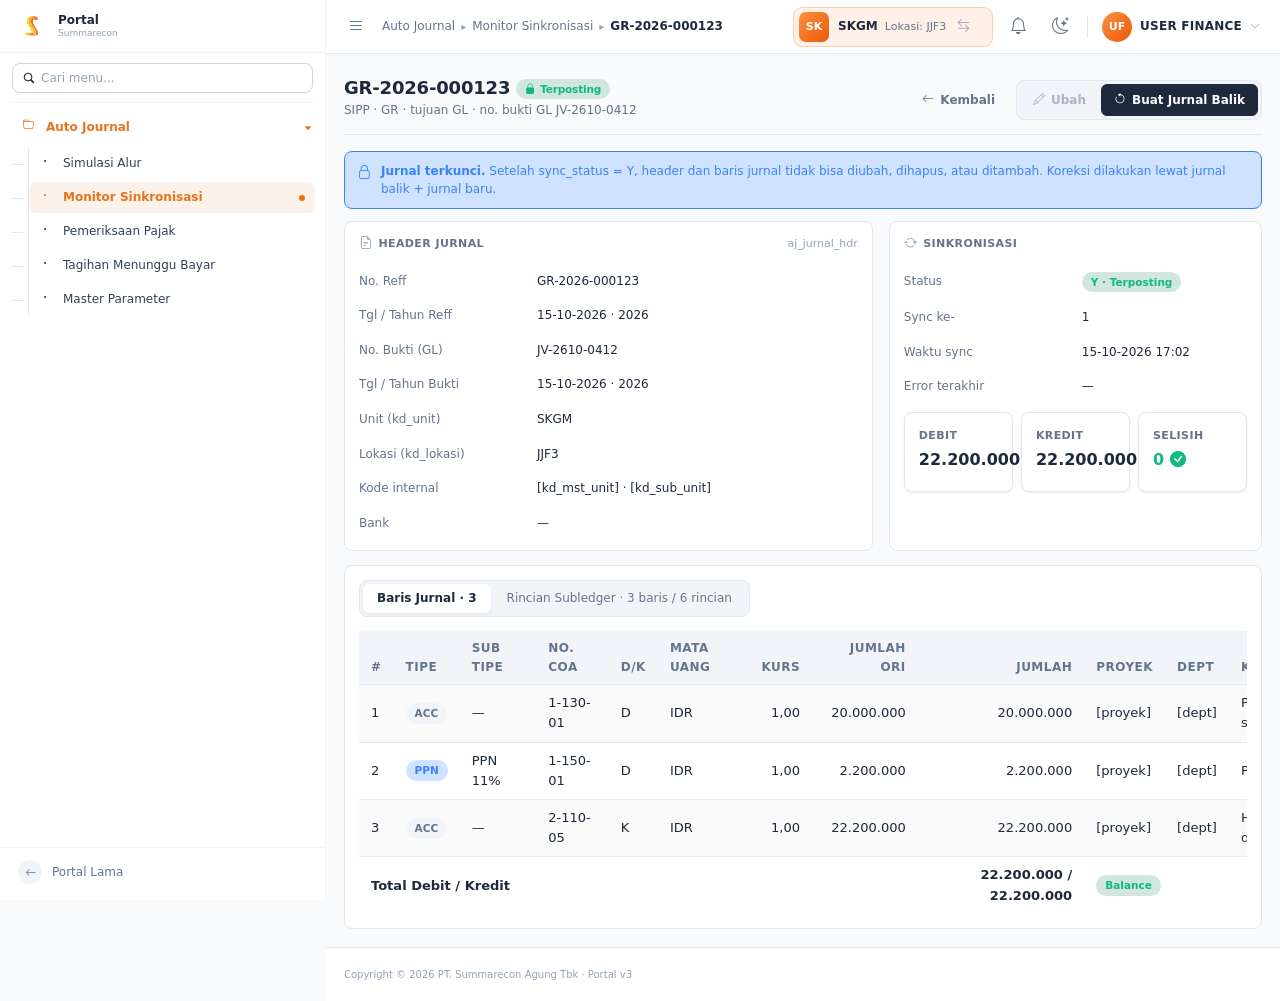
==== detail.html @ bed7f10b "Mockup interaktif Auto Journal + simulasi alur (design system Portal v3) Co-Authored-By: Claude Opus" ====
<!doctype html>
<html lang="id">
<head>
<meta charset="utf-8">
<meta name="viewport" content="width=device-width, initial-scale=1">
<title>Detail Jurnal — Auto Journal</title>
<link rel="stylesheet" href="assets/portal-ui.css">
</head>
<body>
<style>
body{margin:0}
a{color:var(--t-text)}a:hover{color:var(--smra-orange)}
</style>
<div class="wrapper" id="smra-wrapper">
<aside class="main-sidebar">
<a href="index.html" class="sidebar-brand">
<div class="brand-logo-wrap"><img src="assets/summarecon.png" alt="Summarecon" style="width: 24px; height: 24px; object-fit: contain"></div>
<div class="brand-label"><div class="brand-name">Portal</div><div class="brand-tagline">Summarecon</div></div>
</a>
<div class="sidebar-search">
<div class="sidebar-search-box"><i class="bi bi-search"></i><input type="search" class="sidebar-search-input" placeholder="Cari menu..." aria-label="Cari menu"></div>
</div>
<div class="sidebar-nav-wrap">
<nav>
<ul class="nav nav-sidebar flex-column">
<li class="nav-item has-treeview menu-open">
<a href="index.html" class="nav-link ancestor-active"><i class="bi bi-folder nav-icon"></i><p>Auto Journal<i class="right bi bi-caret-left-fill"></i></p></a>
<ul class="nav nav-treeview">
<li class="nav-item"><a href="simulasi.html" class="nav-link"><i class="bi bi-dot nav-icon"></i><p>Simulasi Alur</p></a></li>
<li class="nav-item"><a href="index.html" class="nav-link active"><i class="bi bi-dot nav-icon"></i><p>Monitor Sinkronisasi</p></a></li>
<li class="nav-item"><a href="pajak.html" class="nav-link"><i class="bi bi-dot nav-icon"></i><p>Pemeriksaan Pajak</p></a></li>
<li class="nav-item"><a href="tagihan.html" class="nav-link"><i class="bi bi-dot nav-icon"></i><p>Tagihan Menunggu Bayar</p></a></li>
<li class="nav-item"><a href="parameter.html" class="nav-link"><i class="bi bi-dot nav-icon"></i><p>Master Parameter</p></a></li>
</ul>
</li>
</ul>
</nav>
</div>
<div class="sidebar-bottom"><a href="#" class="nav-link" aria-label="Kembali ke Portal Lama"><i class="bi bi-arrow-left nav-icon"></i><p>Portal Lama</p></a></div>
</aside>

<div class="content-wrapper-offset">
<nav class="main-header">
<div class="header-left">
<button class="btn-icon" type="button" aria-label="Toggle sidebar"><i class="bi bi-list"></i></button>
<div class="crumb"><a href="index.html">Auto Journal</a><span class="crumb-sep">▸</span><a href="index.html">Monitor Sinkronisasi</a><span class="crumb-sep">▸</span><b>GR-2026-000123</b></div>
</div>
<div class="header-right">
<a class="unit-picker" href="#" aria-label="Ganti Unit dan Lokasi">
<span class="unit-pill-icon">SK</span>
<span class="unit-pill-content"><span class="unit-pill-title">SKGM</span><span class="unit-pill-subtitle">Lokasi: JJF3</span></span>
<span class="unit-pill-switch"><i class="bi bi-arrow-left-right"></i></span>
</a>
<button class="btn-icon" type="button" aria-label="Notifikasi"><i class="bi bi-bell"></i></button>
<button class="btn-icon" type="button" aria-label="Ganti tema"><i class="bi bi-moon-stars"></i></button>
<div class="header-divider"></div>
<div class="user-avatar-wrap"><div class="user-avatar">UF</div><span class="user-name">User Finance</span><i class="bi bi-chevron-down user-caret"></i></div>
</div>
</nav>

<div class="content-wrapper ds-content">
<div class="ds-page-header">
<div class="ds-page-title">
<h1>GR-2026-000123 <span class="ds-badge ds-badge-success" style="vertical-align: middle"><i class="bi bi-lock-fill"></i> Terposting</span></h1>
<div class="ds-page-subtitle">SIPP · GR · tujuan GL · no. bukti GL JV-2610-0412</div>
</div>
<div class="ds-page-actions">
<a href="index.html" class="ds-btn ds-btn-ghost"><i class="bi bi-arrow-left"></i><span>Kembali</span></a>
<div class="ds-btn-bar">
<button class="ds-btn" type="button" disabled data-ds-tooltip="Jurnal sudah diposting, tidak bisa diubah"><i class="bi bi-pencil"></i><span>Ubah</span></button>
<button class="ds-btn ds-btn-primary" type="button"><i class="bi bi-arrow-counterclockwise"></i><span>Buat Jurnal Balik</span></button>
</div>
</div>
</div>

<div class="ds-alert ds-alert-info" role="status" style="margin-bottom: 12px"><i class="bi bi-lock"></i><div><strong>Jurnal terkunci.</strong> Setelah sync_status = Y, header dan baris jurnal tidak bisa diubah, dihapus, atau ditambah. Koreksi dilakukan lewat jurnal balik + jurnal baru.</div></div>


<div class="row g-3" style="margin-bottom: 14px">
<div class="col-12 col-lg-7">
<section class="ds-section" style="height: 100%">
<div class="ds-section-title"><i class="bi bi-file-earmark-text"></i> Header jurnal <span class="ds-section-meta">aj_jurnal_hdr</span></div>
<dl class="ds-dl">
<dt>No. Reff</dt><dd>GR-2026-000123</dd>
<dt>Tgl / Tahun Reff</dt><dd>15-10-2026 · 2026</dd>
<dt>No. Bukti (GL)</dt><dd>JV-2610-0412</dd>
<dt>Tgl / Tahun Bukti</dt><dd>15-10-2026 · 2026</dd>
<dt>Unit (kd_unit)</dt><dd>SKGM</dd>
<dt>Lokasi (kd_lokasi)</dt><dd>JJF3</dd>
<dt>Kode internal</dt><dd>[kd_mst_unit] · [kd_sub_unit]</dd>
<dt>Bank</dt><dd>—</dd>
</dl>
</section>
</div>
<div class="col-12 col-lg-5">
<section class="ds-section" style="height: 100%">
<div class="ds-section-title"><i class="bi bi-arrow-repeat"></i> Sinkronisasi</div>
<dl class="ds-dl">
<dt>Status</dt><dd><span class="ds-badge ds-badge-success">Y · Terposting</span></dd>
<dt>Sync ke-</dt><dd>1</dd>
<dt>Waktu sync</dt><dd>15-10-2026 17:02</dd>
<dt>Error terakhir</dt><dd>—</dd>
</dl>
<div style="margin-top: 12px; display: grid; grid-template-columns: repeat(3, minmax(0, 1fr)); gap: 8px">
<div class="ds-stat-card"><div class="ds-stat-label">Debit</div><div class="ds-stat-value" style="font-size: 16px">22.200.000</div></div>
<div class="ds-stat-card"><div class="ds-stat-label">Kredit</div><div class="ds-stat-value" style="font-size: 16px">22.200.000</div></div>
<div class="ds-stat-card"><div class="ds-stat-label">Selisih</div><div class="ds-stat-value" style="font-size: 16px; color: var(--t-success)">0 <i class="bi bi-check-circle-fill"></i></div></div>
</div>
</section>
</div>
</div>

<section class="ds-section">
<ul class="ds-tabs" role="tablist" style="margin-bottom: 14px">
<li><button type="button" class="ds-tabs-link" data-tab="detail:baris" data-default="1">Baris Jurnal · 3</button></li>
<li><button type="button" class="ds-tabs-link" data-tab="detail:rincian">Rincian Subledger · 3 baris / 6 rincian</button></li>
</ul>

<div data-panel="detail:baris">
<div style="overflow-x: auto">
<table class="ds-table ds-table-striped" style="min-width: 1050px">
<thead>
<tr><th>#</th><th>Tipe</th><th>Sub Tipe</th><th>No. COA</th><th>D/K</th><th>Mata Uang</th><th class="text-end">Kurs</th><th class="text-end">Jumlah Ori</th><th class="text-end">Jumlah</th><th>Proyek</th><th>Dept</th><th>Keterangan</th></tr>
</thead>
<tbody>
<tr><td>1</td><td><span class="ds-badge ds-badge-neutral">ACC</span></td><td>—</td><td>1-130-01</td><td>D</td><td>IDR</td><td class="text-end">1,00</td><td class="text-end">20.000.000</td><td class="text-end">20.000.000</td><td>[proyek]</td><td>[dept]</td><td>Penerimaan material struktur</td></tr>
<tr><td>2</td><td><span class="ds-badge ds-badge-info">PPN</span></td><td>PPN 11%</td><td>1-150-01</td><td>D</td><td>IDR</td><td class="text-end">1,00</td><td class="text-end">2.200.000</td><td class="text-end">2.200.000</td><td>[proyek]</td><td>[dept]</td><td>PPN masukan GR</td></tr>
<tr><td>3</td><td><span class="ds-badge ds-badge-neutral">ACC</span></td><td>—</td><td>2-110-05</td><td>K</td><td>IDR</td><td class="text-end">1,00</td><td class="text-end">22.200.000</td><td class="text-end">22.200.000</td><td>[proyek]</td><td>[dept]</td><td>Hutang GR belum ditagih</td></tr>
</tbody>
<tfoot>
<tr style="font-weight: 600"><td colspan="8">Total Debit / Kredit</td><td class="text-end">22.200.000 / 22.200.000</td><td colspan="3"><span class="ds-badge ds-badge-success">Balance</span></td></tr>
</tfoot>
</table>
</div>
</div>

<div data-panel="detail:rincian">
<div class="ds-alert ds-alert-success" role="status" style="margin-bottom: 12px"><i class="bi bi-check-circle"></i><div><strong>Tie-out cocok.</strong> Total rincian per baris subledger = nilai baris subledger, dan total rincian yang tertaut ke tiap baris jurnal = nilai baris jurnal itu (dijumlah bertanda, D + / K −).</div></div>
<div style="overflow-x: auto">
<table class="ds-table" style="min-width: 1050px">
<thead>
<tr><th>Baris Subledger / Rincian</th><th>Tipe</th><th>D/K</th><th class="text-end">Jumlah</th><th>Tertaut ke Jurnal</th><th>Tie-out</th></tr>
</thead>
<tbody>
<tr style="font-weight: 600; background: var(--t-surf-2)"><td>GR-2026-000123 · ACC</td><td>ACC</td><td>D</td><td class="text-end">20.000.000</td><td>Baris #1 · 1-130-01</td><td><span class="ds-badge ds-badge-success">20.000.000 = 20.000.000</span></td></tr>
<tr><td style="padding-left: 28px"><i class="bi bi-arrow-return-right" style="color: var(--t-text-faint)"></i> PO-2026-0450</td><td>ACC</td><td>D</td><td class="text-end">12.000.000</td><td>jurnal_dtl_id → #1</td><td></td></tr>
<tr><td style="padding-left: 28px"><i class="bi bi-arrow-return-right" style="color: var(--t-text-faint)"></i> PO-2026-0457</td><td>ACC</td><td>D</td><td class="text-end">8.000.000</td><td>jurnal_dtl_id → #1</td><td></td></tr>
<tr style="font-weight: 600; background: var(--t-surf-2)"><td>GR-2026-000123 · PPN 11%</td><td>PPN</td><td>D</td><td class="text-end">2.200.000</td><td>Baris #2 · 1-150-01</td><td><span class="ds-badge ds-badge-success">2.200.000 = 2.200.000</span></td></tr>
<tr><td style="padding-left: 28px"><i class="bi bi-arrow-return-right" style="color: var(--t-text-faint)"></i> PO-2026-0450</td><td>PPN</td><td>D</td><td class="text-end">1.320.000</td><td>jurnal_dtl_id → #2</td><td></td></tr>
<tr><td style="padding-left: 28px"><i class="bi bi-arrow-return-right" style="color: var(--t-text-faint)"></i> PO-2026-0457</td><td>PPN</td><td>D</td><td class="text-end">880.000</td><td>jurnal_dtl_id → #2</td><td></td></tr>
<tr style="font-weight: 600; background: var(--t-surf-2)"><td>GR-2026-000123 · ACC</td><td>ACC</td><td>K</td><td class="text-end">22.200.000</td><td>Baris #3 · 2-110-05</td><td><span class="ds-badge ds-badge-success">22.200.000 = 22.200.000</span></td></tr>
<tr><td style="padding-left: 28px"><i class="bi bi-arrow-return-right" style="color: var(--t-text-faint)"></i> PO-2026-0450</td><td>ACC</td><td>K</td><td class="text-end">13.320.000</td><td>jurnal_dtl_id → #3</td><td></td></tr>
<tr><td style="padding-left: 28px"><i class="bi bi-arrow-return-right" style="color: var(--t-text-faint)"></i> PO-2026-0457</td><td>ACC</td><td>K</td><td class="text-end">8.880.000</td><td>jurnal_dtl_id → #3</td><td></td></tr>
</tbody>
</table>
</div>
</div>
</section>
</div>

<footer class="main-footer"><span>Copyright © 2026 PT. Summarecon Agung Tbk · Portal v3</span></footer>
</div>
</div>
<script src="assets/mockup.js"></script>
</body>
</html>
---- assets/portal-ui.css ----
@charset "UTF-8";@font-face{font-family:Inter Variable;font-style:normal;font-display:swap;font-weight:100 900;src:url(./inter-cyrillic-ext-wght-normal.woff2) format("woff2-variations");unicode-range:U+0460-052F,U+1C80-1C8A,U+20B4,U+2DE0-2DFF,U+A640-A69F,U+FE2E-FE2F}@font-face{font-family:Inter Variable;font-style:normal;font-display:swap;font-weight:100 900;src:url(./inter-cyrillic-wght-normal.woff2) format("woff2-variations");unicode-range:U+0301,U+0400-045F,U+0490-0491,U+04B0-04B1,U+2116}@font-face{font-family:Inter Variable;font-style:normal;font-display:swap;font-weight:100 900;src:url(./inter-greek-ext-wght-normal.woff2) format("woff2-variations");unicode-range:U+1F00-1FFF}@font-face{font-family:Inter Variable;font-style:normal;font-display:swap;font-weight:100 900;src:url(./inter-greek-wght-normal.woff2) format("woff2-variations");unicode-range:U+0370-0377,U+037A-037F,U+0384-038A,U+038C,U+038E-03A1,U+03A3-03FF}@font-face{font-family:Inter Variable;font-style:normal;font-display:swap;font-weight:100 900;src:url(./inter-vietnamese-wght-normal.woff2) format("woff2-variations");unicode-range:U+0102-0103,U+0110-0111,U+0128-0129,U+0168-0169,U+01A0-01A1,U+01AF-01B0,U+0300-0301,U+0303-0304,U+0308-0309,U+0323,U+0329,U+1EA0-1EF9,U+20AB}@font-face{font-family:Inter Variable;font-style:normal;font-display:swap;font-weight:100 900;src:url(./inter-latin-ext-wght-normal.woff2) format("woff2-variations");unicode-range:U+0100-02BA,U+02BD-02C5,U+02C7-02CC,U+02CE-02D7,U+02DD-02FF,U+0304,U+0308,U+0329,U+1D00-1DBF,U+1E00-1E9F,U+1EF2-1EFF,U+2020,U+20A0-20AB,U+20AD-20C0,U+2113,U+2C60-2C7F,U+A720-A7FF}@font-face{font-family:Inter Variable;font-style:normal;font-display:swap;font-weight:100 900;src:url(./inter-latin-wght-normal.woff2) format("woff2-variations");unicode-range:U+0000-00FF,U+0131,U+0152-0153,U+02BB-02BC,U+02C6,U+02DA,U+02DC,U+0304,U+0308,U+0329,U+2000-206F,U+20AC,U+2122,U+2191,U+2193,U+2212,U+2215,U+FEFF,U+FFFD}/*!
 * Bootstrap  v5.3.8 (https://getbootstrap.com/)
 * Copyright 2011-2025 The Bootstrap Authors
 * Licensed under MIT (https://github.com/twbs/bootstrap/blob/main/LICENSE)
 */:root,[data-bs-theme=light]{--bs-blue: #0d6efd;--bs-indigo: #6610f2;--bs-purple: #6f42c1;--bs-pink: #d63384;--bs-red: #dc3545;--bs-orange: #fd7e14;--bs-yellow: #ffc107;--bs-green: #198754;--bs-teal: #20c997;--bs-cyan: #0dcaf0;--bs-black: #000;--bs-white: #fff;--bs-gray: #6c757d;--bs-gray-dark: #343a40;--bs-gray-100: #f8f9fa;--bs-gray-200: #e9ecef;--bs-gray-300: #dee2e6;--bs-gray-400: #ced4da;--bs-gray-500: #adb5bd;--bs-gray-600: #6c757d;--bs-gray-700: #495057;--bs-gray-800: #343a40;--bs-gray-900: #212529;--bs-primary: #F97316;--bs-secondary: #10B981;--bs-success: #10B981;--bs-info: #3B82F6;--bs-warning: #F59E0B;--bs-danger: #EF4444;--bs-light: #F8FAFC;--bs-dark: #0F172A;--bs-primary-rgb: 249, 115, 22;--bs-secondary-rgb: 16, 185, 129;--bs-success-rgb: 16, 185, 129;--bs-info-rgb: 59, 130, 246;--bs-warning-rgb: 245, 158, 11;--bs-danger-rgb: 239, 68, 68;--bs-light-rgb: 248, 250, 252;--bs-dark-rgb: 15, 23, 42;--bs-primary-text-emphasis: rgb(39.0588235294%, 18.0392156863%, 3.4509803922%);--bs-secondary-text-emphasis: rgb(2.5098039216%, 29.0196078431%, 20.2352941176%);--bs-success-text-emphasis: rgb(2.5098039216%, 29.0196078431%, 20.2352941176%);--bs-info-text-emphasis: rgb(9.2549019608%, 20.3921568627%, 38.5882352941%);--bs-warning-text-emphasis: rgb(38.431372549%, 24.7843137255%, 1.7254901961%);--bs-danger-text-emphasis: rgb(37.4901960784%, 10.6666666667%, 10.6666666667%);--bs-light-text-emphasis: #495057;--bs-dark-text-emphasis: #495057;--bs-primary-bg-subtle: rgb(99.5294117647%, 89.0196078431%, 81.7254901961%);--bs-secondary-bg-subtle: rgb(81.2549019608%, 94.5098039216%, 90.1176470588%);--bs-success-bg-subtle: rgb(81.2549019608%, 94.5098039216%, 90.1176470588%);--bs-info-bg-subtle: rgb(84.6274509804%, 90.1960784314%, 99.2941176471%);--bs-warning-bg-subtle: rgb(99.2156862745%, 92.3921568627%, 80.862745098%);--bs-danger-bg-subtle: rgb(98.7450980392%, 85.3333333333%, 85.3333333333%);--bs-light-bg-subtle: rgb(98.6274509804%, 98.8235294118%, 99.0196078431%);--bs-dark-bg-subtle: #ced4da;--bs-primary-border-subtle: rgb(99.0588235294%, 78.0392156863%, 63.4509803922%);--bs-secondary-border-subtle: rgb(62.5098039216%, 89.0196078431%, 80.2352941176%);--bs-success-border-subtle: rgb(62.5098039216%, 89.0196078431%, 80.2352941176%);--bs-info-border-subtle: rgb(69.2549019608%, 80.3921568627%, 98.5882352941%);--bs-warning-border-subtle: rgb(98.431372549%, 84.7843137255%, 61.7254901961%);--bs-danger-border-subtle: rgb(97.4901960784%, 70.6666666667%, 70.6666666667%);--bs-light-border-subtle: #e9ecef;--bs-dark-border-subtle: #adb5bd;--bs-white-rgb: 255, 255, 255;--bs-black-rgb: 0, 0, 0;--bs-font-sans-serif: "Inter", system-ui, -apple-system, "Segoe UI", Roboto, sans-serif;--bs-font-monospace: ui-monospace, "SF Mono", Menlo, Consolas, monospace;--bs-gradient: linear-gradient(180deg, rgba(255, 255, 255, .15), rgba(255, 255, 255, 0));--bs-body-font-family: var(--bs-font-sans-serif);--bs-body-font-size: .875rem;--bs-body-font-weight: 400;--bs-body-line-height: 1.55;--bs-body-color: #0F172A;--bs-body-color-rgb: 15, 23, 42;--bs-body-bg: #F8FAFC;--bs-body-bg-rgb: 248, 250, 252;--bs-emphasis-color: #000;--bs-emphasis-color-rgb: 0, 0, 0;--bs-secondary-color: rgba(15, 23, 42, .75);--bs-secondary-color-rgb: 15, 23, 42;--bs-secondary-bg: #e9ecef;--bs-secondary-bg-rgb: 233, 236, 239;--bs-tertiary-color: rgba(15, 23, 42, .5);--bs-tertiary-color-rgb: 15, 23, 42;--bs-tertiary-bg: #f8f9fa;--bs-tertiary-bg-rgb: 248, 249, 250;--bs-heading-color: inherit;--bs-link-color: #F97316;--bs-link-color-rgb: 249, 115, 22;--bs-link-decoration: underline;--bs-link-hover-color: rgb(78.1176470588%, 36.0784313725%, 6.9019607843%);--bs-link-hover-color-rgb: 199, 92, 18;--bs-code-color: #d63384;--bs-highlight-color: #0F172A;--bs-highlight-bg: rgb(100%, 95.137254902%, 80.5490196078%);--bs-border-width: 1px;--bs-border-style: solid;--bs-border-color: #E2E8F0;--bs-border-color-translucent: rgba(0, 0, 0, .175);--bs-border-radius: 6px;--bs-border-radius-sm: 4px;--bs-border-radius-lg: 12px;--bs-border-radius-xl: 16px;--bs-border-radius-xxl: 2rem;--bs-border-radius-2xl: var(--bs-border-radius-xxl);--bs-border-radius-pill: 9999px;--bs-box-shadow: 0 .5rem 1rem rgba(0, 0, 0, .15);--bs-box-shadow-sm: 0 .125rem .25rem rgba(0, 0, 0, .075);--bs-box-shadow-lg: 0 1rem 3rem rgba(0, 0, 0, .175);--bs-box-shadow-inset: inset 0 1px 2px rgba(0, 0, 0, .075);--bs-focus-ring-width: .25rem;--bs-focus-ring-opacity: .25;--bs-focus-ring-color: rgba(249, 115, 22, .25);--bs-form-valid-color: #10B981;--bs-form-valid-border-color: #10B981;--bs-form-invalid-color: #EF4444;--bs-form-invalid-border-color: #EF4444}[data-bs-theme=dark]{color-scheme:dark;--bs-body-color: #dee2e6;--bs-body-color-rgb: 222, 226, 230;--bs-body-bg: #212529;--bs-body-bg-rgb: 33, 37, 41;--bs-emphasis-color: #fff;--bs-emphasis-color-rgb: 255, 255, 255;--bs-secondary-color: rgba(222, 226, 230, .75);--bs-secondary-color-rgb: 222, 226, 230;--bs-secondary-bg: #343a40;--bs-secondary-bg-rgb: 52, 58, 64;--bs-tertiary-color: rgba(222, 226, 230, .5);--bs-tertiary-color-rgb: 222, 226, 230;--bs-tertiary-bg: rgb(16.6666666667%, 18.6274509804%, 20.5882352941%);--bs-tertiary-bg-rgb: 43, 48, 53;--bs-primary-text-emphasis: rgb(98.5882352941%, 67.0588235294%, 45.1764705882%);--bs-secondary-text-emphasis: rgb(43.7647058824%, 83.5294117647%, 70.3529411765%);--bs-success-text-emphasis: rgb(43.7647058824%, 83.5294117647%, 70.3529411765%);--bs-info-text-emphasis: rgb(53.8823529412%, 70.5882352941%, 97.8823529412%);--bs-warning-text-emphasis: rgb(97.6470588235%, 77.1764705882%, 42.5882352941%);--bs-danger-text-emphasis: rgb(96.2352941176%, 56%, 56%);--bs-light-text-emphasis: #f8f9fa;--bs-dark-text-emphasis: #dee2e6;--bs-primary-bg-subtle: rgb(19.5294117647%, 9.0196078431%, 1.7254901961%);--bs-secondary-bg-subtle: rgb(1.2549019608%, 14.5098039216%, 10.1176470588%);--bs-success-bg-subtle: rgb(1.2549019608%, 14.5098039216%, 10.1176470588%);--bs-info-bg-subtle: rgb(4.6274509804%, 10.1960784314%, 19.2941176471%);--bs-warning-bg-subtle: rgb(19.2156862745%, 12.3921568627%, .862745098%);--bs-danger-bg-subtle: rgb(18.7450980392%, 5.3333333333%, 5.3333333333%);--bs-light-bg-subtle: #343a40;--bs-dark-bg-subtle: #1a1d20;--bs-primary-border-subtle: rgb(58.5882352941%, 27.0588235294%, 5.1764705882%);--bs-secondary-border-subtle: rgb(3.7647058824%, 43.5294117647%, 30.3529411765%);--bs-success-border-subtle: rgb(3.7647058824%, 43.5294117647%, 30.3529411765%);--bs-info-border-subtle: rgb(13.8823529412%, 30.5882352941%, 57.8823529412%);--bs-warning-border-subtle: rgb(57.6470588235%, 37.1764705882%, 2.5882352941%);--bs-danger-border-subtle: rgb(56.2352941176%, 16%, 16%);--bs-light-border-subtle: #495057;--bs-dark-border-subtle: #343a40;--bs-heading-color: inherit;--bs-link-color: rgb(98.5882352941%, 67.0588235294%, 45.1764705882%);--bs-link-hover-color: rgb(98.8705882353%, 73.6470588235%, 56.1411764706%);--bs-link-color-rgb: 251, 171, 115;--bs-link-hover-color-rgb: 252, 188, 143;--bs-code-color: rgb(90.3529411765%, 52%, 71.0588235294%);--bs-highlight-color: #dee2e6;--bs-highlight-bg: rgb(40%, 30.2745098039%, 1.0980392157%);--bs-border-color: #495057;--bs-border-color-translucent: rgba(255, 255, 255, .15);--bs-form-valid-color: rgb(45.8823529412%, 71.7647058824%, 59.7647058824%);--bs-form-valid-border-color: rgb(45.8823529412%, 71.7647058824%, 59.7647058824%);--bs-form-invalid-color: rgb(91.7647058824%, 52.4705882353%, 56.2352941176%);--bs-form-invalid-border-color: rgb(91.7647058824%, 52.4705882353%, 56.2352941176%)}*,*:before,*:after{box-sizing:border-box}@media(prefers-reduced-motion:no-preference){:root{scroll-behavior:smooth}}body{margin:0;font-family:var(--bs-body-font-family);font-size:var(--bs-body-font-size);font-weight:var(--bs-body-font-weight);line-height:var(--bs-body-line-height);color:var(--bs-body-color);text-align:var(--bs-body-text-align);background-color:var(--bs-body-bg);-webkit-text-size-adjust:100%;-webkit-tap-highlight-color:rgba(0,0,0,0)}hr{margin:1rem 0;color:inherit;border:0;border-top:var(--bs-border-width) solid;opacity:.25}h6,.h6,h5,.h5,h4,.h4,h3,.h3,h2,.h2,h1,.h1{margin-top:0;margin-bottom:.5rem;font-weight:500;line-height:1.2;color:var(--bs-heading-color)}h1,.h1{font-size:2.1875rem}h2,.h2{font-size:1.75rem}h3,.h3{font-size:1.53125rem}h4,.h4{font-size:1.3125rem}h5,.h5{font-size:1.09375rem}h6,.h6{font-size:.875rem}p{margin-top:0;margin-bottom:1rem}abbr[title]{text-decoration:underline dotted;cursor:help;text-decoration-skip-ink:none}address{margin-bottom:1rem;font-style:normal;line-height:inherit}ol,ul{padding-left:2rem}ol,ul,dl{margin-top:0;margin-bottom:1rem}ol ol,ul ul,ol ul,ul ol{margin-bottom:0}dt{font-weight:700}dd{margin-bottom:.5rem;margin-left:0}blockquote{margin:0 0 1rem}b,strong{font-weight:bolder}small,.small{font-size:.875em}mark,.mark{padding:.1875em;color:var(--bs-highlight-color);background-color:var(--bs-highlight-bg)}sub,sup{position:relative;font-size:.75em;line-height:0;vertical-align:baseline}sub{bottom:-.25em}sup{top:-.5em}a{color:rgba(var(--bs-link-color-rgb),var(--bs-link-opacity, 1));text-decoration:underline}a:hover{--bs-link-color-rgb: var(--bs-link-hover-color-rgb)}a:not([href]):not([class]),a:not([href]):not([class]):hover{color:inherit;text-decoration:none}pre,code,kbd,samp{font-family:var(--bs-font-monospace);font-size:1em}pre{display:block;margin-top:0;margin-bottom:1rem;overflow:auto;font-size:.875em}pre code{font-size:inherit;color:inherit;word-break:normal}code{font-size:.875em;color:var(--bs-code-color);word-wrap:break-word}a>code{color:inherit}kbd{padding:.1875rem .375rem;font-size:.875em;color:var(--bs-body-bg);background-color:var(--bs-body-color);border-radius:4px}kbd kbd{padding:0;font-size:1em}figure{margin:0 0 1rem}img,svg{vertical-align:middle}table{caption-side:bottom;border-collapse:collapse}caption{padding-top:.5rem;padding-bottom:.5rem;color:var(--bs-secondary-color);text-align:left}th{text-align:inherit;text-align:-webkit-match-parent}thead,tbody,tfoot,tr,td,th{border-color:inherit;border-style:solid;border-width:0}label{display:inline-block}button{border-radius:0}button:focus:not(:focus-visible){outline:0}input,button,select,optgroup,textarea{margin:0;font-family:inherit;font-size:inherit;line-height:inherit}button,select{text-transform:none}[role=button]{cursor:pointer}select{word-wrap:normal}select:disabled{opacity:1}[list]:not([type=date]):not([type=datetime-local]):not([type=month]):not([type=week]):not([type=time])::-webkit-calendar-picker-indicator{display:none!important}button,[type=button],[type=reset],[type=submit]{-webkit-appearance:button}button:not(:disabled),[type=button]:not(:disabled),[type=reset]:not(:disabled),[type=submit]:not(:disabled){cursor:pointer}::-moz-focus-inner{padding:0;border-style:none}textarea{resize:vertical}fieldset{min-width:0;padding:0;margin:0;border:0}legend{float:left;width:100%;padding:0;margin-bottom:.5rem;line-height:inherit;font-size:1.5rem}legend+*{clear:left}::-webkit-datetime-edit-fields-wrapper,::-webkit-datetime-edit-text,::-webkit-datetime-edit-minute,::-webkit-datetime-edit-hour-field,::-webkit-datetime-edit-day-field,::-webkit-datetime-edit-month-field,::-webkit-datetime-edit-year-field{padding:0}::-webkit-inner-spin-button{height:auto}[type=search]{-webkit-appearance:textfield;outline-offset:-2px}[type=search]::-webkit-search-cancel-button{cursor:pointer;filter:grayscale(1)}::-webkit-search-decoration{-webkit-appearance:none}::-webkit-color-swatch-wrapper{padding:0}::file-selector-button{font:inherit;-webkit-appearance:button}output{display:inline-block}iframe{border:0}summary{display:list-item;cursor:pointer}progress{vertical-align:baseline}[hidden]{display:none!important}.lead{font-size:1.09375rem;font-weight:300}.display-1{font-weight:300;line-height:1.2;font-size:5rem}.display-2{font-weight:300;line-height:1.2;font-size:4.5rem}.display-3{font-weight:300;line-height:1.2;font-size:4rem}.display-4{font-weight:300;line-height:1.2;font-size:3.5rem}.display-5{font-weight:300;line-height:1.2;font-size:3rem}.display-6{font-weight:300;line-height:1.2;font-size:2.5rem}.list-unstyled,.list-inline{padding-left:0;list-style:none}.list-inline-item{display:inline-block}.list-inline-item:not(:last-child){margin-right:.5rem}.initialism{font-size:.875em;text-transform:uppercase}.blockquote{margin-bottom:1rem;font-size:1.09375rem}.blockquote>:last-child{margin-bottom:0}.blockquote-footer{margin-top:-1rem;margin-bottom:1rem;font-size:.875em;color:#6c757d}.blockquote-footer:before{content:"— "}.img-fluid{max-width:100%;height:auto}.img-thumbnail{padding:.25rem;background-color:var(--bs-body-bg);border:var(--bs-border-width) solid var(--bs-border-color);border-radius:var(--bs-border-radius);max-width:100%;height:auto}.figure{display:inline-block}.figure-img{margin-bottom:.5rem;line-height:1}.figure-caption{font-size:.875em;color:var(--bs-secondary-color)}.container,.container-fluid,.container-xxl,.container-xl,.container-lg,.container-md,.container-sm{--bs-gutter-x: 1.5rem;--bs-gutter-y: 0;width:100%;padding-right:calc(var(--bs-gutter-x) * .5);padding-left:calc(var(--bs-gutter-x) * .5);margin-right:auto;margin-left:auto}@media(min-width:576px){.container-sm,.container{max-width:540px}}@media(min-width:768px){.container-md,.container-sm,.container{max-width:720px}}@media(min-width:992px){.container-lg,.container-md,.container-sm,.container{max-width:960px}}@media(min-width:1200px){.container-xl,.container-lg,.container-md,.container-sm,.container{max-width:1140px}}@media(min-width:1400px){.container-xxl,.container-xl,.container-lg,.container-md,.container-sm,.container{max-width:1320px}}:root{--bs-breakpoint-xs: 0;--bs-breakpoint-sm: 576px;--bs-breakpoint-md: 768px;--bs-breakpoint-lg: 992px;--bs-breakpoint-xl: 1200px;--bs-breakpoint-xxl: 1400px}.row{--bs-gutter-x: 1.5rem;--bs-gutter-y: 0;display:flex;flex-wrap:wrap;margin-top:calc(-1 * var(--bs-gutter-y));margin-right:calc(-.5 * var(--bs-gutter-x));margin-left:calc(-.5 * var(--bs-gutter-x))}.row>*{flex-shrink:0;width:100%;max-width:100%;padding-right:calc(var(--bs-gutter-x) * .5);padding-left:calc(var(--bs-gutter-x) * .5);margin-top:var(--bs-gutter-y)}.col{flex:1 0 0}.row-cols-auto>*{flex:0 0 auto;width:auto}.row-cols-1>*{flex:0 0 auto;width:100%}.row-cols-2>*{flex:0 0 auto;width:50%}.row-cols-3>*{flex:0 0 auto;width:33.33333333%}.row-cols-4>*{flex:0 0 auto;width:25%}.row-cols-5>*{flex:0 0 auto;width:20%}.row-cols-6>*{flex:0 0 auto;width:16.66666667%}.col-auto{flex:0 0 auto;width:auto}.col-1{flex:0 0 auto;width:8.33333333%}.col-2{flex:0 0 auto;width:16.66666667%}.col-3{flex:0 0 auto;width:25%}.col-4{flex:0 0 auto;width:33.33333333%}.col-5{flex:0 0 auto;width:41.66666667%}.col-6{flex:0 0 auto;width:50%}.col-7{flex:0 0 auto;width:58.33333333%}.col-8{flex:0 0 auto;width:66.66666667%}.col-9{flex:0 0 auto;width:75%}.col-10{flex:0 0 auto;width:83.33333333%}.col-11{flex:0 0 auto;width:91.66666667%}.col-12{flex:0 0 auto;width:100%}.offset-1{margin-left:8.33333333%}.offset-2{margin-left:16.66666667%}.offset-3{margin-left:25%}.offset-4{margin-left:33.33333333%}.offset-5{margin-left:41.66666667%}.offset-6{margin-left:50%}.offset-7{margin-left:58.33333333%}.offset-8{margin-left:66.66666667%}.offset-9{margin-left:75%}.offset-10{margin-left:83.33333333%}.offset-11{margin-left:91.66666667%}.g-0,.gx-0{--bs-gutter-x: 0}.g-0,.gy-0{--bs-gutter-y: 0}.g-1,.gx-1{--bs-gutter-x: .25rem}.g-1,.gy-1{--bs-gutter-y: .25rem}.g-2,.gx-2{--bs-gutter-x: .5rem}.g-2,.gy-2{--bs-gutter-y: .5rem}.g-3,.gx-3{--bs-gutter-x: 1rem}.g-3,.gy-3{--bs-gutter-y: 1rem}.g-4,.gx-4{--bs-gutter-x: 1.5rem}.g-4,.gy-4{--bs-gutter-y: 1.5rem}.g-5,.gx-5{--bs-gutter-x: 3rem}.g-5,.gy-5{--bs-gutter-y: 3rem}@media(min-width:576px){.col-sm{flex:1 0 0}.row-cols-sm-auto>*{flex:0 0 auto;width:auto}.row-cols-sm-1>*{flex:0 0 auto;width:100%}.row-cols-sm-2>*{flex:0 0 auto;width:50%}.row-cols-sm-3>*{flex:0 0 auto;width:33.33333333%}.row-cols-sm-4>*{flex:0 0 auto;width:25%}.row-cols-sm-5>*{flex:0 0 auto;width:20%}.row-cols-sm-6>*{flex:0 0 auto;width:16.66666667%}.col-sm-auto{flex:0 0 auto;width:auto}.col-sm-1{flex:0 0 auto;width:8.33333333%}.col-sm-2{flex:0 0 auto;width:16.66666667%}.col-sm-3{flex:0 0 auto;width:25%}.col-sm-4{flex:0 0 auto;width:33.33333333%}.col-sm-5{flex:0 0 auto;width:41.66666667%}.col-sm-6{flex:0 0 auto;width:50%}.col-sm-7{flex:0 0 auto;width:58.33333333%}.col-sm-8{flex:0 0 auto;width:66.66666667%}.col-sm-9{flex:0 0 auto;width:75%}.col-sm-10{flex:0 0 auto;width:83.33333333%}.col-sm-11{flex:0 0 auto;width:91.66666667%}.col-sm-12{flex:0 0 auto;width:100%}.offset-sm-0{margin-left:0}.offset-sm-1{margin-left:8.33333333%}.offset-sm-2{margin-left:16.66666667%}.offset-sm-3{margin-left:25%}.offset-sm-4{margin-left:33.33333333%}.offset-sm-5{margin-left:41.66666667%}.offset-sm-6{margin-left:50%}.offset-sm-7{margin-left:58.33333333%}.offset-sm-8{margin-left:66.66666667%}.offset-sm-9{margin-left:75%}.offset-sm-10{margin-left:83.33333333%}.offset-sm-11{margin-left:91.66666667%}.g-sm-0,.gx-sm-0{--bs-gutter-x: 0}.g-sm-0,.gy-sm-0{--bs-gutter-y: 0}.g-sm-1,.gx-sm-1{--bs-gutter-x: .25rem}.g-sm-1,.gy-sm-1{--bs-gutter-y: .25rem}.g-sm-2,.gx-sm-2{--bs-gutter-x: .5rem}.g-sm-2,.gy-sm-2{--bs-gutter-y: .5rem}.g-sm-3,.gx-sm-3{--bs-gutter-x: 1rem}.g-sm-3,.gy-sm-3{--bs-gutter-y: 1rem}.g-sm-4,.gx-sm-4{--bs-gutter-x: 1.5rem}.g-sm-4,.gy-sm-4{--bs-gutter-y: 1.5rem}.g-sm-5,.gx-sm-5{--bs-gutter-x: 3rem}.g-sm-5,.gy-sm-5{--bs-gutter-y: 3rem}}@media(min-width:768px){.col-md{flex:1 0 0}.row-cols-md-auto>*{flex:0 0 auto;width:auto}.row-cols-md-1>*{flex:0 0 auto;width:100%}.row-cols-md-2>*{flex:0 0 auto;width:50%}.row-cols-md-3>*{flex:0 0 auto;width:33.33333333%}.row-cols-md-4>*{flex:0 0 auto;width:25%}.row-cols-md-5>*{flex:0 0 auto;width:20%}.row-cols-md-6>*{flex:0 0 auto;width:16.66666667%}.col-md-auto{flex:0 0 auto;width:auto}.col-md-1{flex:0 0 auto;width:8.33333333%}.col-md-2{flex:0 0 auto;width:16.66666667%}.col-md-3{flex:0 0 auto;width:25%}.col-md-4{flex:0 0 auto;width:33.33333333%}.col-md-5{flex:0 0 auto;width:41.66666667%}.col-md-6{flex:0 0 auto;width:50%}.col-md-7{flex:0 0 auto;width:58.33333333%}.col-md-8{flex:0 0 auto;width:66.66666667%}.col-md-9{flex:0 0 auto;width:75%}.col-md-10{flex:0 0 auto;width:83.33333333%}.col-md-11{flex:0 0 auto;width:91.66666667%}.col-md-12{flex:0 0 auto;width:100%}.offset-md-0{margin-left:0}.offset-md-1{margin-left:8.33333333%}.offset-md-2{margin-left:16.66666667%}.offset-md-3{margin-left:25%}.offset-md-4{margin-left:33.33333333%}.offset-md-5{margin-left:41.66666667%}.offset-md-6{margin-left:50%}.offset-md-7{margin-left:58.33333333%}.offset-md-8{margin-left:66.66666667%}.offset-md-9{margin-left:75%}.offset-md-10{margin-left:83.33333333%}.offset-md-11{margin-left:91.66666667%}.g-md-0,.gx-md-0{--bs-gutter-x: 0}.g-md-0,.gy-md-0{--bs-gutter-y: 0}.g-md-1,.gx-md-1{--bs-gutter-x: .25rem}.g-md-1,.gy-md-1{--bs-gutter-y: .25rem}.g-md-2,.gx-md-2{--bs-gutter-x: .5rem}.g-md-2,.gy-md-2{--bs-gutter-y: .5rem}.g-md-3,.gx-md-3{--bs-gutter-x: 1rem}.g-md-3,.gy-md-3{--bs-gutter-y: 1rem}.g-md-4,.gx-md-4{--bs-gutter-x: 1.5rem}.g-md-4,.gy-md-4{--bs-gutter-y: 1.5rem}.g-md-5,.gx-md-5{--bs-gutter-x: 3rem}.g-md-5,.gy-md-5{--bs-gutter-y: 3rem}}@media(min-width:992px){.col-lg{flex:1 0 0}.row-cols-lg-auto>*{flex:0 0 auto;width:auto}.row-cols-lg-1>*{flex:0 0 auto;width:100%}.row-cols-lg-2>*{flex:0 0 auto;width:50%}.row-cols-lg-3>*{flex:0 0 auto;width:33.33333333%}.row-cols-lg-4>*{flex:0 0 auto;width:25%}.row-cols-lg-5>*{flex:0 0 auto;width:20%}.row-cols-lg-6>*{flex:0 0 auto;width:16.66666667%}.col-lg-auto{flex:0 0 auto;width:auto}.col-lg-1{flex:0 0 auto;width:8.33333333%}.col-lg-2{flex:0 0 auto;width:16.66666667%}.col-lg-3{flex:0 0 auto;width:25%}.col-lg-4{flex:0 0 auto;width:33.33333333%}.col-lg-5{flex:0 0 auto;width:41.66666667%}.col-lg-6{flex:0 0 auto;width:50%}.col-lg-7{flex:0 0 auto;width:58.33333333%}.col-lg-8{flex:0 0 auto;width:66.66666667%}.col-lg-9{flex:0 0 auto;width:75%}.col-lg-10{flex:0 0 auto;width:83.33333333%}.col-lg-11{flex:0 0 auto;width:91.66666667%}.col-lg-12{flex:0 0 auto;width:100%}.offset-lg-0{margin-left:0}.offset-lg-1{margin-left:8.33333333%}.offset-lg-2{margin-left:16.66666667%}.offset-lg-3{margin-left:25%}.offset-lg-4{margin-left:33.33333333%}.offset-lg-5{margin-left:41.66666667%}.offset-lg-6{margin-left:50%}.offset-lg-7{margin-left:58.33333333%}.offset-lg-8{margin-left:66.66666667%}.offset-lg-9{margin-left:75%}.offset-lg-10{margin-left:83.33333333%}.offset-lg-11{margin-left:91.66666667%}.g-lg-0,.gx-lg-0{--bs-gutter-x: 0}.g-lg-0,.gy-lg-0{--bs-gutter-y: 0}.g-lg-1,.gx-lg-1{--bs-gutter-x: .25rem}.g-lg-1,.gy-lg-1{--bs-gutter-y: .25rem}.g-lg-2,.gx-lg-2{--bs-gutter-x: .5rem}.g-lg-2,.gy-lg-2{--bs-gutter-y: .5rem}.g-lg-3,.gx-lg-3{--bs-gutter-x: 1rem}.g-lg-3,.gy-lg-3{--bs-gutter-y: 1rem}.g-lg-4,.gx-lg-4{--bs-gutter-x: 1.5rem}.g-lg-4,.gy-lg-4{--bs-gutter-y: 1.5rem}.g-lg-5,.gx-lg-5{--bs-gutter-x: 3rem}.g-lg-5,.gy-lg-5{--bs-gutter-y: 3rem}}@media(min-width:1200px){.col-xl{flex:1 0 0}.row-cols-xl-auto>*{flex:0 0 auto;width:auto}.row-cols-xl-1>*{flex:0 0 auto;width:100%}.row-cols-xl-2>*{flex:0 0 auto;width:50%}.row-cols-xl-3>*{flex:0 0 auto;width:33.33333333%}.row-cols-xl-4>*{flex:0 0 auto;width:25%}.row-cols-xl-5>*{flex:0 0 auto;width:20%}.row-cols-xl-6>*{flex:0 0 auto;width:16.66666667%}.col-xl-auto{flex:0 0 auto;width:auto}.col-xl-1{flex:0 0 auto;width:8.33333333%}.col-xl-2{flex:0 0 auto;width:16.66666667%}.col-xl-3{flex:0 0 auto;width:25%}.col-xl-4{flex:0 0 auto;width:33.33333333%}.col-xl-5{flex:0 0 auto;width:41.66666667%}.col-xl-6{flex:0 0 auto;width:50%}.col-xl-7{flex:0 0 auto;width:58.33333333%}.col-xl-8{flex:0 0 auto;width:66.66666667%}.col-xl-9{flex:0 0 auto;width:75%}.col-xl-10{flex:0 0 auto;width:83.33333333%}.col-xl-11{flex:0 0 auto;width:91.66666667%}.col-xl-12{flex:0 0 auto;width:100%}.offset-xl-0{margin-left:0}.offset-xl-1{margin-left:8.33333333%}.offset-xl-2{margin-left:16.66666667%}.offset-xl-3{margin-left:25%}.offset-xl-4{margin-left:33.33333333%}.offset-xl-5{margin-left:41.66666667%}.offset-xl-6{margin-left:50%}.offset-xl-7{margin-left:58.33333333%}.offset-xl-8{margin-left:66.66666667%}.offset-xl-9{margin-left:75%}.offset-xl-10{margin-left:83.33333333%}.offset-xl-11{margin-left:91.66666667%}.g-xl-0,.gx-xl-0{--bs-gutter-x: 0}.g-xl-0,.gy-xl-0{--bs-gutter-y: 0}.g-xl-1,.gx-xl-1{--bs-gutter-x: .25rem}.g-xl-1,.gy-xl-1{--bs-gutter-y: .25rem}.g-xl-2,.gx-xl-2{--bs-gutter-x: .5rem}.g-xl-2,.gy-xl-2{--bs-gutter-y: .5rem}.g-xl-3,.gx-xl-3{--bs-gutter-x: 1rem}.g-xl-3,.gy-xl-3{--bs-gutter-y: 1rem}.g-xl-4,.gx-xl-4{--bs-gutter-x: 1.5rem}.g-xl-4,.gy-xl-4{--bs-gutter-y: 1.5rem}.g-xl-5,.gx-xl-5{--bs-gutter-x: 3rem}.g-xl-5,.gy-xl-5{--bs-gutter-y: 3rem}}@media(min-width:1400px){.col-xxl{flex:1 0 0}.row-cols-xxl-auto>*{flex:0 0 auto;width:auto}.row-cols-xxl-1>*{flex:0 0 auto;width:100%}.row-cols-xxl-2>*{flex:0 0 auto;width:50%}.row-cols-xxl-3>*{flex:0 0 auto;width:33.33333333%}.row-cols-xxl-4>*{flex:0 0 auto;width:25%}.row-cols-xxl-5>*{flex:0 0 auto;width:20%}.row-cols-xxl-6>*{flex:0 0 auto;width:16.66666667%}.col-xxl-auto{flex:0 0 auto;width:auto}.col-xxl-1{flex:0 0 auto;width:8.33333333%}.col-xxl-2{flex:0 0 auto;width:16.66666667%}.col-xxl-3{flex:0 0 auto;width:25%}.col-xxl-4{flex:0 0 auto;width:33.33333333%}.col-xxl-5{flex:0 0 auto;width:41.66666667%}.col-xxl-6{flex:0 0 auto;width:50%}.col-xxl-7{flex:0 0 auto;width:58.33333333%}.col-xxl-8{flex:0 0 auto;width:66.66666667%}.col-xxl-9{flex:0 0 auto;width:75%}.col-xxl-10{flex:0 0 auto;width:83.33333333%}.col-xxl-11{flex:0 0 auto;width:91.66666667%}.col-xxl-12{flex:0 0 auto;width:100%}.offset-xxl-0{margin-left:0}.offset-xxl-1{margin-left:8.33333333%}.offset-xxl-2{margin-left:16.66666667%}.offset-xxl-3{margin-left:25%}.offset-xxl-4{margin-left:33.33333333%}.offset-xxl-5{margin-left:41.66666667%}.offset-xxl-6{margin-left:50%}.offset-xxl-7{margin-left:58.33333333%}.offset-xxl-8{margin-left:66.66666667%}.offset-xxl-9{margin-left:75%}.offset-xxl-10{margin-left:83.33333333%}.offset-xxl-11{margin-left:91.66666667%}.g-xxl-0,.gx-xxl-0{--bs-gutter-x: 0}.g-xxl-0,.gy-xxl-0{--bs-gutter-y: 0}.g-xxl-1,.gx-xxl-1{--bs-gutter-x: .25rem}.g-xxl-1,.gy-xxl-1{--bs-gutter-y: .25rem}.g-xxl-2,.gx-xxl-2{--bs-gutter-x: .5rem}.g-xxl-2,.gy-xxl-2{--bs-gutter-y: .5rem}.g-xxl-3,.gx-xxl-3{--bs-gutter-x: 1rem}.g-xxl-3,.gy-xxl-3{--bs-gutter-y: 1rem}.g-xxl-4,.gx-xxl-4{--bs-gutter-x: 1.5rem}.g-xxl-4,.gy-xxl-4{--bs-gutter-y: 1.5rem}.g-xxl-5,.gx-xxl-5{--bs-gutter-x: 3rem}.g-xxl-5,.gy-xxl-5{--bs-gutter-y: 3rem}}.table{--bs-table-color-type: initial;--bs-table-bg-type: initial;--bs-table-color-state: initial;--bs-table-bg-state: initial;--bs-table-color: var(--bs-emphasis-color);--bs-table-bg: var(--bs-body-bg);--bs-table-border-color: var(--bs-border-color);--bs-table-accent-bg: transparent;--bs-table-striped-color: var(--bs-emphasis-color);--bs-table-striped-bg: rgba(var(--bs-emphasis-color-rgb), .05);--bs-table-active-color: var(--bs-emphasis-color);--bs-table-active-bg: rgba(var(--bs-emphasis-color-rgb), .1);--bs-table-hover-color: var(--bs-emphasis-color);--bs-table-hover-bg: rgba(var(--bs-emphasis-color-rgb), .075);width:100%;margin-bottom:1rem;vertical-align:top;border-color:var(--bs-table-border-color)}.table>:not(caption)>*>*{padding:.5rem;color:var(--bs-table-color-state, var(--bs-table-color-type, var(--bs-table-color)));background-color:var(--bs-table-bg);border-bottom-width:var(--bs-border-width);box-shadow:inset 0 0 0 9999px var(--bs-table-bg-state, var(--bs-table-bg-type, var(--bs-table-accent-bg)))}.table>tbody{vertical-align:inherit}.table>thead{vertical-align:bottom}.table-group-divider{border-top:calc(var(--bs-border-width) * 2) solid currentcolor}.caption-top{caption-side:top}.table-sm>:not(caption)>*>*{padding:.25rem}.table-bordered>:not(caption)>*{border-width:var(--bs-border-width) 0}.table-bordered>:not(caption)>*>*{border-width:0 var(--bs-border-width)}.table-borderless>:not(caption)>*>*{border-bottom-width:0}.table-borderless>:not(:first-child){border-top-width:0}.table-striped>tbody>tr:nth-of-type(odd)>*{--bs-table-color-type: var(--bs-table-striped-color);--bs-table-bg-type: var(--bs-table-striped-bg)}.table-striped-columns>:not(caption)>tr>:nth-child(2n){--bs-table-color-type: var(--bs-table-striped-color);--bs-table-bg-type: var(--bs-table-striped-bg)}.table-active{--bs-table-color-state: var(--bs-table-active-color);--bs-table-bg-state: var(--bs-table-active-bg)}.table-hover>tbody>tr:hover>*{--bs-table-color-state: var(--bs-table-hover-color);--bs-table-bg-state: var(--bs-table-hover-bg)}.table-primary{--bs-table-color: #000;--bs-table-bg: rgb(99.5294117647%, 89.0196078431%, 81.7254901961%);--bs-table-border-color: rgb(79.6235294118%, 71.2156862745%, 65.3803921569%);--bs-table-striped-bg: rgb(94.5529411765%, 84.568627451%, 77.6392156863%);--bs-table-striped-color: #000;--bs-table-active-bg: rgb(89.5764705882%, 80.1176470588%, 73.5529411765%);--bs-table-active-color: #000;--bs-table-hover-bg: rgb(92.0647058824%, 82.3431372549%, 75.5960784314%);--bs-table-hover-color: #000;color:var(--bs-table-color);border-color:var(--bs-table-border-color)}.table-secondary,.table-success{--bs-table-color: #000;--bs-table-bg: rgb(81.2549019608%, 94.5098039216%, 90.1176470588%);--bs-table-border-color: rgb(65.0039215686%, 75.6078431373%, 72.0941176471%);--bs-table-striped-bg: rgb(77.1921568627%, 89.7843137255%, 85.6117647059%);--bs-table-striped-color: #000;--bs-table-active-bg: rgb(73.1294117647%, 85.0588235294%, 81.1058823529%);--bs-table-active-color: #000;--bs-table-hover-bg: rgb(75.1607843137%, 87.4215686275%, 83.3588235294%);--bs-table-hover-color: #000;color:var(--bs-table-color);border-color:var(--bs-table-border-color)}.table-info{--bs-table-color: #000;--bs-table-bg: rgb(84.6274509804%, 90.1960784314%, 99.2941176471%);--bs-table-border-color: rgb(67.7019607843%, 72.1568627451%, 79.4352941176%);--bs-table-striped-bg: rgb(80.3960784314%, 85.6862745098%, 94.3294117647%);--bs-table-striped-color: #000;--bs-table-active-bg: rgb(76.1647058824%, 81.1764705882%, 89.3647058824%);--bs-table-active-color: #000;--bs-table-hover-bg: rgb(78.2803921569%, 83.431372549%, 91.8470588235%);--bs-table-hover-color: #000;color:var(--bs-table-color);border-color:var(--bs-table-border-color)}.table-warning{--bs-table-color: #000;--bs-table-bg: rgb(99.2156862745%, 92.3921568627%, 80.862745098%);--bs-table-border-color: rgb(79.3725490196%, 73.9137254902%, 64.6901960784%);--bs-table-striped-bg: rgb(94.2549019608%, 87.7725490196%, 76.8196078431%);--bs-table-striped-color: #000;--bs-table-active-bg: rgb(89.2941176471%, 83.1529411765%, 72.7764705882%);--bs-table-active-color: #000;--bs-table-hover-bg: rgb(91.7745098039%, 85.462745098%, 74.7980392157%);--bs-table-hover-color: #000;color:var(--bs-table-color);border-color:var(--bs-table-border-color)}.table-danger{--bs-table-color: #000;--bs-table-bg: rgb(98.7450980392%, 85.3333333333%, 85.3333333333%);--bs-table-border-color: rgb(78.9960784314%, 68.2666666667%, 68.2666666667%);--bs-table-striped-bg: rgb(93.8078431373%, 81.0666666667%, 81.0666666667%);--bs-table-striped-color: #000;--bs-table-active-bg: rgb(88.8705882353%, 76.8%, 76.8%);--bs-table-active-color: #000;--bs-table-hover-bg: rgb(91.3392156863%, 78.9333333333%, 78.9333333333%);--bs-table-hover-color: #000;color:var(--bs-table-color);border-color:var(--bs-table-border-color)}.table-light{--bs-table-color: #000;--bs-table-bg: #F8FAFC;--bs-table-border-color: rgb(77.8039215686%, 78.431372549%, 79.0588235294%);--bs-table-striped-bg: rgb(92.3921568627%, 93.137254902%, 93.8823529412%);--bs-table-striped-color: #000;--bs-table-active-bg: rgb(87.5294117647%, 88.2352941176%, 88.9411764706%);--bs-table-active-color: #000;--bs-table-hover-bg: rgb(89.9607843137%, 90.6862745098%, 91.4117647059%);--bs-table-hover-color: #000;color:var(--bs-table-color);border-color:var(--bs-table-border-color)}.table-dark{--bs-table-color: #fff;--bs-table-bg: #0F172A;--bs-table-border-color: rgb(24.7058823529%, 27.2156862745%, 33.1764705882%);--bs-table-striped-bg: rgb(10.5882352941%, 13.568627451%, 20.6470588235%);--bs-table-striped-color: #fff;--bs-table-active-bg: rgb(15.2941176471%, 18.1176470588%, 24.8235294118%);--bs-table-active-color: #fff;--bs-table-hover-bg: rgb(12.9411764706%, 15.8431372549%, 22.7352941176%);--bs-table-hover-color: #fff;color:var(--bs-table-color);border-color:var(--bs-table-border-color)}.table-responsive{overflow-x:auto;-webkit-overflow-scrolling:touch}@media(max-width:575.98px){.table-responsive-sm{overflow-x:auto;-webkit-overflow-scrolling:touch}}@media(max-width:767.98px){.table-responsive-md{overflow-x:auto;-webkit-overflow-scrolling:touch}}@media(max-width:991.98px){.table-responsive-lg{overflow-x:auto;-webkit-overflow-scrolling:touch}}@media(max-width:1199.98px){.table-responsive-xl{overflow-x:auto;-webkit-overflow-scrolling:touch}}@media(max-width:1399.98px){.table-responsive-xxl{overflow-x:auto;-webkit-overflow-scrolling:touch}}.form-label{margin-bottom:.5rem}.col-form-label{padding-top:calc(.375rem + var(--bs-border-width));padding-bottom:calc(.375rem + var(--bs-border-width));margin-bottom:0;font-size:inherit;line-height:1.55}.col-form-label-lg{padding-top:calc(.5rem + var(--bs-border-width));padding-bottom:calc(.5rem + var(--bs-border-width));font-size:1.09375rem}.col-form-label-sm{padding-top:calc(.25rem + var(--bs-border-width));padding-bottom:calc(.25rem + var(--bs-border-width));font-size:.765625rem}.form-text{margin-top:.25rem;font-size:.875em;color:var(--bs-secondary-color)}.form-control{display:block;width:100%;padding:.375rem .75rem;font-size:.875rem;font-weight:400;line-height:1.55;color:var(--bs-body-color);-webkit-appearance:none;-moz-appearance:none;appearance:none;background-color:var(--bs-body-bg);background-clip:padding-box;border:var(--bs-border-width) solid var(--bs-border-color);border-radius:var(--bs-border-radius);transition:border-color .15s ease-in-out,box-shadow .15s ease-in-out}@media(prefers-reduced-motion:reduce){.form-control{transition:none}}.form-control[type=file]{overflow:hidden}.form-control[type=file]:not(:disabled):not([readonly]){cursor:pointer}.form-control:focus{color:var(--bs-body-color);background-color:var(--bs-body-bg);border-color:#fcb98b;outline:0;box-shadow:0 0 0 .25rem #f9731640}.form-control::-webkit-date-and-time-value{min-width:85px;height:1.55em;margin:0}.form-control::-webkit-datetime-edit{display:block;padding:0}.form-control::placeholder{color:var(--bs-secondary-color);opacity:1}.form-control:disabled{background-color:var(--bs-secondary-bg);opacity:1}.form-control::file-selector-button{padding:.375rem .75rem;margin:-.375rem -.75rem;margin-inline-end:.75rem;color:var(--bs-body-color);background-color:var(--bs-tertiary-bg);pointer-events:none;border-color:inherit;border-style:solid;border-width:0;border-inline-end-width:var(--bs-border-width);border-radius:0;transition:color .15s ease-in-out,background-color .15s ease-in-out,border-color .15s ease-in-out,box-shadow .15s ease-in-out}@media(prefers-reduced-motion:reduce){.form-control::file-selector-button{transition:none}}.form-control:hover:not(:disabled):not([readonly])::file-selector-button{background-color:var(--bs-secondary-bg)}.form-control-plaintext{display:block;width:100%;padding:.375rem 0;margin-bottom:0;line-height:1.55;color:var(--bs-body-color);background-color:transparent;border:solid transparent;border-width:var(--bs-border-width) 0}.form-control-plaintext:focus{outline:0}.form-control-plaintext.form-control-sm,.form-control-plaintext.form-control-lg{padding-right:0;padding-left:0}.form-control-sm{min-height:calc(1.55em + .5rem + calc(var(--bs-border-width) * 2));padding:.25rem .5rem;font-size:.765625rem;border-radius:var(--bs-border-radius-sm)}.form-control-sm::file-selector-button{padding:.25rem .5rem;margin:-.25rem -.5rem;margin-inline-end:.5rem}.form-control-lg{min-height:calc(1.55em + 1rem + calc(var(--bs-border-width) * 2));padding:.5rem 1rem;font-size:1.09375rem;border-radius:var(--bs-border-radius-lg)}.form-control-lg::file-selector-button{padding:.5rem 1rem;margin:-.5rem -1rem;margin-inline-end:1rem}textarea.form-control{min-height:calc(1.55em + .75rem + calc(var(--bs-border-width) * 2))}textarea.form-control-sm{min-height:calc(1.55em + .5rem + calc(var(--bs-border-width) * 2))}textarea.form-control-lg{min-height:calc(1.55em + 1rem + calc(var(--bs-border-width) * 2))}.form-control-color{width:3rem;height:calc(1.55em + .75rem + calc(var(--bs-border-width) * 2));padding:.375rem}.form-control-color:not(:disabled):not([readonly]){cursor:pointer}.form-control-color::-moz-color-swatch{border:0!important;border-radius:var(--bs-border-radius)}.form-control-color::-webkit-color-swatch{border:0!important;border-radius:var(--bs-border-radius)}.form-control-color.form-control-sm{height:calc(1.55em + .5rem + calc(var(--bs-border-width) * 2))}.form-control-color.form-control-lg{height:calc(1.55em + 1rem + calc(var(--bs-border-width) * 2))}.form-select{--bs-form-select-bg-img: url("data:image/svg+xml,%3csvg xmlns='http://www.w3.org/2000/svg' viewBox='0 0 16 16'%3e%3cpath fill='none' stroke='%23343a40' stroke-linecap='round' stroke-linejoin='round' stroke-width='2' d='m2 5 6 6 6-6'/%3e%3c/svg%3e");display:block;width:100%;padding:.375rem 2.25rem .375rem .75rem;font-size:.875rem;font-weight:400;line-height:1.55;color:var(--bs-body-color);-webkit-appearance:none;-moz-appearance:none;appearance:none;background-color:var(--bs-body-bg);background-image:var(--bs-form-select-bg-img),var(--bs-form-select-bg-icon, none);background-repeat:no-repeat;background-position:right .75rem center;background-size:16px 12px;border:var(--bs-border-width) solid var(--bs-border-color);border-radius:var(--bs-border-radius);transition:border-color .15s ease-in-out,box-shadow .15s ease-in-out}@media(prefers-reduced-motion:reduce){.form-select{transition:none}}.form-select:focus{border-color:#fcb98b;outline:0;box-shadow:0 0 0 .25rem #f9731640}.form-select[multiple],.form-select[size]:not([size="1"]){padding-right:.75rem;background-image:none}.form-select:disabled{background-color:var(--bs-secondary-bg)}.form-select:-moz-focusring{color:transparent;text-shadow:0 0 0 var(--bs-body-color)}.form-select-sm{padding-top:.25rem;padding-bottom:.25rem;padding-left:.5rem;font-size:.765625rem;border-radius:var(--bs-border-radius-sm)}.form-select-lg{padding-top:.5rem;padding-bottom:.5rem;padding-left:1rem;font-size:1.09375rem;border-radius:var(--bs-border-radius-lg)}[data-bs-theme=dark] .form-select{--bs-form-select-bg-img: url("data:image/svg+xml,%3csvg xmlns='http://www.w3.org/2000/svg' viewBox='0 0 16 16'%3e%3cpath fill='none' stroke='%23dee2e6' stroke-linecap='round' stroke-linejoin='round' stroke-width='2' d='m2 5 6 6 6-6'/%3e%3c/svg%3e")}.form-check{display:block;min-height:1.35625rem;padding-left:1.5em;margin-bottom:.125rem}.form-check .form-check-input{float:left;margin-left:-1.5em}.form-check-reverse{padding-right:1.5em;padding-left:0;text-align:right}.form-check-reverse .form-check-input{float:right;margin-right:-1.5em;margin-left:0}.form-check-input{--bs-form-check-bg: var(--bs-body-bg);flex-shrink:0;width:1em;height:1em;margin-top:.275em;vertical-align:top;-webkit-appearance:none;-moz-appearance:none;appearance:none;background-color:var(--bs-form-check-bg);background-image:var(--bs-form-check-bg-image);background-repeat:no-repeat;background-position:center;background-size:contain;border:var(--bs-border-width) solid var(--bs-border-color);-webkit-print-color-adjust:exact;print-color-adjust:exact}.form-check-input[type=checkbox]{border-radius:.25em}.form-check-input[type=radio]{border-radius:50%}.form-check-input:active{filter:brightness(90%)}.form-check-input:focus{border-color:#fcb98b;outline:0;box-shadow:0 0 0 .25rem #f9731640}.form-check-input:checked{background-color:#f97316;border-color:#f97316}.form-check-input:checked[type=checkbox]{--bs-form-check-bg-image: url("data:image/svg+xml,%3csvg xmlns='http://www.w3.org/2000/svg' viewBox='0 0 20 20'%3e%3cpath fill='none' stroke='%23fff' stroke-linecap='round' stroke-linejoin='round' stroke-width='3' d='m6 10 3 3 6-6'/%3e%3c/svg%3e")}.form-check-input:checked[type=radio]{--bs-form-check-bg-image: url("data:image/svg+xml,%3csvg xmlns='http://www.w3.org/2000/svg' viewBox='-4 -4 8 8'%3e%3ccircle r='2' fill='%23fff'/%3e%3c/svg%3e")}.form-check-input[type=checkbox]:indeterminate{background-color:#f97316;border-color:#f97316;--bs-form-check-bg-image: url("data:image/svg+xml,%3csvg xmlns='http://www.w3.org/2000/svg' viewBox='0 0 20 20'%3e%3cpath fill='none' stroke='%23fff' stroke-linecap='round' stroke-linejoin='round' stroke-width='3' d='M6 10h8'/%3e%3c/svg%3e")}.form-check-input:disabled{pointer-events:none;filter:none;opacity:.5}.form-check-input[disabled]~.form-check-label,.form-check-input:disabled~.form-check-label{cursor:default;opacity:.5}.form-switch{padding-left:2.5em}.form-switch .form-check-input{--bs-form-switch-bg: url("data:image/svg+xml,%3csvg xmlns='http://www.w3.org/2000/svg' viewBox='-4 -4 8 8'%3e%3ccircle r='3' fill='rgba%280, 0, 0, 0.25%29'/%3e%3c/svg%3e");width:2em;margin-left:-2.5em;background-image:var(--bs-form-switch-bg);background-position:left center;border-radius:2em;transition:background-position .15s ease-in-out}@media(prefers-reduced-motion:reduce){.form-switch .form-check-input{transition:none}}.form-switch .form-check-input:focus{--bs-form-switch-bg: url("data:image/svg+xml,%3csvg xmlns='http://www.w3.org/2000/svg' viewBox='-4 -4 8 8'%3e%3ccircle r='3' fill='rgb%2898.8235294118%, 72.5490196078%, 54.3137254902%%29'/%3e%3c/svg%3e")}.form-switch .form-check-input:checked{background-position:right center;--bs-form-switch-bg: url("data:image/svg+xml,%3csvg xmlns='http://www.w3.org/2000/svg' viewBox='-4 -4 8 8'%3e%3ccircle r='3' fill='%23fff'/%3e%3c/svg%3e")}.form-switch.form-check-reverse{padding-right:2.5em;padding-left:0}.form-switch.form-check-reverse .form-check-input{margin-right:-2.5em;margin-left:0}.form-check-inline{display:inline-block;margin-right:1rem}.btn-check{position:absolute;clip:rect(0,0,0,0);pointer-events:none}.btn-check[disabled]+.btn,.btn-check:disabled+.btn{pointer-events:none;filter:none;opacity:.65}[data-bs-theme=dark] .form-switch .form-check-input:not(:checked):not(:focus){--bs-form-switch-bg: url("data:image/svg+xml,%3csvg xmlns='http://www.w3.org/2000/svg' viewBox='-4 -4 8 8'%3e%3ccircle r='3' fill='rgba%28255, 255, 255, 0.25%29'/%3e%3c/svg%3e")}.form-range{width:100%;height:1.5rem;padding:0;-webkit-appearance:none;-moz-appearance:none;appearance:none;background-color:transparent}.form-range:focus{outline:0}.form-range:focus::-webkit-slider-thumb{box-shadow:0 0 0 1px #f8fafc,0 0 0 .25rem #f9731640}.form-range:focus::-moz-range-thumb{box-shadow:0 0 0 1px #f8fafc,0 0 0 .25rem #f9731640}.form-range::-moz-focus-outer{border:0}.form-range::-webkit-slider-thumb{width:1rem;height:1rem;margin-top:-.25rem;-webkit-appearance:none;-moz-appearance:none;appearance:none;background-color:#f97316;border:0;border-radius:1rem;transition:background-color .15s ease-in-out,border-color .15s ease-in-out,box-shadow .15s ease-in-out}@media(prefers-reduced-motion:reduce){.form-range::-webkit-slider-thumb{transition:none}}.form-range::-webkit-slider-thumb:active{background-color:#fdd5b9}.form-range::-webkit-slider-runnable-track{width:100%;height:.5rem;color:transparent;cursor:pointer;background-color:var(--bs-secondary-bg);border-color:transparent;border-radius:1rem}.form-range::-moz-range-thumb{width:1rem;height:1rem;-webkit-appearance:none;-moz-appearance:none;appearance:none;background-color:#f97316;border:0;border-radius:1rem;transition:background-color .15s ease-in-out,border-color .15s ease-in-out,box-shadow .15s ease-in-out}@media(prefers-reduced-motion:reduce){.form-range::-moz-range-thumb{transition:none}}.form-range::-moz-range-thumb:active{background-color:#fdd5b9}.form-range::-moz-range-track{width:100%;height:.5rem;color:transparent;cursor:pointer;background-color:var(--bs-secondary-bg);border-color:transparent;border-radius:1rem}.form-range:disabled{pointer-events:none}.form-range:disabled::-webkit-slider-thumb{background-color:var(--bs-secondary-color)}.form-range:disabled::-moz-range-thumb{background-color:var(--bs-secondary-color)}.form-floating{position:relative}.form-floating>.form-control,.form-floating>.form-control-plaintext,.form-floating>.form-select{height:calc(3.5rem + calc(var(--bs-border-width) * 2));min-height:calc(3.5rem + calc(var(--bs-border-width) * 2));line-height:1.25}.form-floating>label{position:absolute;top:0;left:0;z-index:2;max-width:100%;height:100%;padding:1rem .75rem;overflow:hidden;color:rgba(var(--bs-body-color-rgb),.65);text-align:start;text-overflow:ellipsis;white-space:nowrap;pointer-events:none;border:var(--bs-border-width) solid transparent;transform-origin:0 0;transition:opacity .1s ease-in-out,transform .1s ease-in-out}@media(prefers-reduced-motion:reduce){.form-floating>label{transition:none}}.form-floating>.form-control,.form-floating>.form-control-plaintext{padding:1rem .75rem}.form-floating>.form-control::placeholder,.form-floating>.form-control-plaintext::placeholder{color:transparent}.form-floating>.form-control:focus,.form-floating>.form-control:not(:placeholder-shown),.form-floating>.form-control-plaintext:focus,.form-floating>.form-control-plaintext:not(:placeholder-shown){padding-top:1.625rem;padding-bottom:.625rem}.form-floating>.form-control:-webkit-autofill,.form-floating>.form-control-plaintext:-webkit-autofill{padding-top:1.625rem;padding-bottom:.625rem}.form-floating>.form-select{padding-top:1.625rem;padding-bottom:.625rem;padding-left:.75rem}.form-floating>.form-control:focus~label,.form-floating>.form-control:not(:placeholder-shown)~label,.form-floating>.form-control-plaintext~label,.form-floating>.form-select~label{transform:scale(.85) translateY(-.5rem) translate(.15rem)}.form-floating>.form-control:-webkit-autofill~label{transform:scale(.85) translateY(-.5rem) translate(.15rem)}.form-floating>textarea:focus~label:after,.form-floating>textarea:not(:placeholder-shown)~label:after{position:absolute;top:1rem;right:.375rem;bottom:1rem;left:.375rem;z-index:-1;height:1.5em;content:"";background-color:var(--bs-body-bg);border-radius:var(--bs-border-radius)}.form-floating>textarea:disabled~label:after{background-color:var(--bs-secondary-bg)}.form-floating>.form-control-plaintext~label{border-width:var(--bs-border-width) 0}.form-floating>:disabled~label,.form-floating>.form-control:disabled~label{color:#6c757d}.input-group{position:relative;display:flex;flex-wrap:wrap;align-items:stretch;width:100%}.input-group>.form-control,.input-group>.form-select,.input-group>.form-floating{position:relative;flex:1 1 auto;width:1%;min-width:0}.input-group>.form-control:focus,.input-group>.form-select:focus,.input-group>.form-floating:focus-within{z-index:5}.input-group .btn{position:relative;z-index:2}.input-group .btn:focus{z-index:5}.input-group-text{display:flex;align-items:center;padding:.375rem .75rem;font-size:.875rem;font-weight:400;line-height:1.55;color:var(--bs-body-color);text-align:center;white-space:nowrap;background-color:var(--bs-tertiary-bg);border:var(--bs-border-width) solid var(--bs-border-color);border-radius:var(--bs-border-radius)}.input-group-lg>.form-control,.input-group-lg>.form-select,.input-group-lg>.input-group-text,.input-group-lg>.btn{padding:.5rem 1rem;font-size:1.09375rem;border-radius:var(--bs-border-radius-lg)}.input-group-sm>.form-control,.input-group-sm>.form-select,.input-group-sm>.input-group-text,.input-group-sm>.btn{padding:.25rem .5rem;font-size:.765625rem;border-radius:var(--bs-border-radius-sm)}.input-group-lg>.form-select,.input-group-sm>.form-select{padding-right:3rem}.input-group:not(.has-validation)>:not(:last-child):not(.dropdown-toggle):not(.dropdown-menu):not(.form-floating),.input-group:not(.has-validation)>.dropdown-toggle:nth-last-child(n+3),.input-group:not(.has-validation)>.form-floating:not(:last-child)>.form-control,.input-group:not(.has-validation)>.form-floating:not(:last-child)>.form-select{border-top-right-radius:0;border-bottom-right-radius:0}.input-group.has-validation>:nth-last-child(n+3):not(.dropdown-toggle):not(.dropdown-menu):not(.form-floating),.input-group.has-validation>.dropdown-toggle:nth-last-child(n+4),.input-group.has-validation>.form-floating:nth-last-child(n+3)>.form-control,.input-group.has-validation>.form-floating:nth-last-child(n+3)>.form-select{border-top-right-radius:0;border-bottom-right-radius:0}.input-group>:not(:first-child):not(.dropdown-menu):not(.valid-tooltip):not(.valid-feedback):not(.invalid-tooltip):not(.invalid-feedback){margin-left:calc(-1 * var(--bs-border-width));border-top-left-radius:0;border-bottom-left-radius:0}.input-group>.form-floating:not(:first-child)>.form-control,.input-group>.form-floating:not(:first-child)>.form-select{border-top-left-radius:0;border-bottom-left-radius:0}.valid-feedback{display:none;width:100%;margin-top:.25rem;font-size:.875em;color:var(--bs-form-valid-color)}.valid-tooltip{position:absolute;top:100%;z-index:5;display:none;max-width:100%;padding:.25rem .5rem;margin-top:.1rem;font-size:.765625rem;color:#fff;background-color:var(--bs-success);border-radius:var(--bs-border-radius)}.was-validated :valid~.valid-feedback,.was-validated :valid~.valid-tooltip,.is-valid~.valid-feedback,.is-valid~.valid-tooltip{display:block}.was-validated .form-control:valid,.form-control.is-valid{border-color:var(--bs-form-valid-border-color);padding-right:calc(1.55em + .75rem);background-image:url("data:image/svg+xml,%3csvg xmlns='http://www.w3.org/2000/svg' viewBox='0 0 8 8'%3e%3cpath fill='%2310B981' d='M2.3 6.73.6 4.53c-.4-1.04.46-1.4 1.1-.8l1.1 1.4 3.4-3.8c.6-.63 1.6-.27 1.2.7l-4 4.6c-.43.5-.8.4-1.1.1'/%3e%3c/svg%3e");background-repeat:no-repeat;background-position:right calc(.3875em + .1875rem) center;background-size:calc(.775em + .375rem) calc(.775em + .375rem)}.was-validated .form-control:valid:focus,.form-control.is-valid:focus{border-color:var(--bs-form-valid-border-color);box-shadow:0 0 0 .25rem rgba(var(--bs-success-rgb),.25)}.was-validated textarea.form-control:valid,textarea.form-control.is-valid{padding-right:calc(1.55em + .75rem);background-position:top calc(.3875em + .1875rem) right calc(.3875em + .1875rem)}.was-validated .form-select:valid,.form-select.is-valid{border-color:var(--bs-form-valid-border-color)}.was-validated .form-select:valid:not([multiple]):not([size]),.was-validated .form-select:valid:not([multiple])[size="1"],.form-select.is-valid:not([multiple]):not([size]),.form-select.is-valid:not([multiple])[size="1"]{--bs-form-select-bg-icon: url("data:image/svg+xml,%3csvg xmlns='http://www.w3.org/2000/svg' viewBox='0 0 8 8'%3e%3cpath fill='%2310B981' d='M2.3 6.73.6 4.53c-.4-1.04.46-1.4 1.1-.8l1.1 1.4 3.4-3.8c.6-.63 1.6-.27 1.2.7l-4 4.6c-.43.5-.8.4-1.1.1'/%3e%3c/svg%3e");padding-right:4.125rem;background-position:right .75rem center,center right 2.25rem;background-size:16px 12px,calc(.775em + .375rem) calc(.775em + .375rem)}.was-validated .form-select:valid:focus,.form-select.is-valid:focus{border-color:var(--bs-form-valid-border-color);box-shadow:0 0 0 .25rem rgba(var(--bs-success-rgb),.25)}.was-validated .form-control-color:valid,.form-control-color.is-valid{width:calc(3.75rem + 1.55em)}.was-validated .form-check-input:valid,.form-check-input.is-valid{border-color:var(--bs-form-valid-border-color)}.was-validated .form-check-input:valid:checked,.form-check-input.is-valid:checked{background-color:var(--bs-form-valid-color)}.was-validated .form-check-input:valid:focus,.form-check-input.is-valid:focus{box-shadow:0 0 0 .25rem rgba(var(--bs-success-rgb),.25)}.was-validated .form-check-input:valid~.form-check-label,.form-check-input.is-valid~.form-check-label{color:var(--bs-form-valid-color)}.form-check-inline .form-check-input~.valid-feedback{margin-left:.5em}.was-validated .input-group>.form-control:not(:focus):valid,.input-group>.form-control:not(:focus).is-valid,.was-validated .input-group>.form-select:not(:focus):valid,.input-group>.form-select:not(:focus).is-valid,.was-validated .input-group>.form-floating:not(:focus-within):valid,.input-group>.form-floating:not(:focus-within).is-valid{z-index:3}.invalid-feedback{display:none;width:100%;margin-top:.25rem;font-size:.875em;color:var(--bs-form-invalid-color)}.invalid-tooltip{position:absolute;top:100%;z-index:5;display:none;max-width:100%;padding:.25rem .5rem;margin-top:.1rem;font-size:.765625rem;color:#fff;background-color:var(--bs-danger);border-radius:var(--bs-border-radius)}.was-validated :invalid~.invalid-feedback,.was-validated :invalid~.invalid-tooltip,.is-invalid~.invalid-feedback,.is-invalid~.invalid-tooltip{display:block}.was-validated .form-control:invalid,.form-control.is-invalid{border-color:var(--bs-form-invalid-border-color);padding-right:calc(1.55em + .75rem);background-image:url("data:image/svg+xml,%3csvg xmlns='http://www.w3.org/2000/svg' viewBox='0 0 12 12' width='12' height='12' fill='none' stroke='%23EF4444'%3e%3ccircle cx='6' cy='6' r='4.5'/%3e%3cpath stroke-linejoin='round' d='M5.8 3.6h.4L6 6.5z'/%3e%3ccircle cx='6' cy='8.2' r='.6' fill='%23EF4444' stroke='none'/%3e%3c/svg%3e");background-repeat:no-repeat;background-position:right calc(.3875em + .1875rem) center;background-size:calc(.775em + .375rem) calc(.775em + .375rem)}.was-validated .form-control:invalid:focus,.form-control.is-invalid:focus{border-color:var(--bs-form-invalid-border-color);box-shadow:0 0 0 .25rem rgba(var(--bs-danger-rgb),.25)}.was-validated textarea.form-control:invalid,textarea.form-control.is-invalid{padding-right:calc(1.55em + .75rem);background-position:top calc(.3875em + .1875rem) right calc(.3875em + .1875rem)}.was-validated .form-select:invalid,.form-select.is-invalid{border-color:var(--bs-form-invalid-border-color)}.was-validated .form-select:invalid:not([multiple]):not([size]),.was-validated .form-select:invalid:not([multiple])[size="1"],.form-select.is-invalid:not([multiple]):not([size]),.form-select.is-invalid:not([multiple])[size="1"]{--bs-form-select-bg-icon: url("data:image/svg+xml,%3csvg xmlns='http://www.w3.org/2000/svg' viewBox='0 0 12 12' width='12' height='12' fill='none' stroke='%23EF4444'%3e%3ccircle cx='6' cy='6' r='4.5'/%3e%3cpath stroke-linejoin='round' d='M5.8 3.6h.4L6 6.5z'/%3e%3ccircle cx='6' cy='8.2' r='.6' fill='%23EF4444' stroke='none'/%3e%3c/svg%3e");padding-right:4.125rem;background-position:right .75rem center,center right 2.25rem;background-size:16px 12px,calc(.775em + .375rem) calc(.775em + .375rem)}.was-validated .form-select:invalid:focus,.form-select.is-invalid:focus{border-color:var(--bs-form-invalid-border-color);box-shadow:0 0 0 .25rem rgba(var(--bs-danger-rgb),.25)}.was-validated .form-control-color:invalid,.form-control-color.is-invalid{width:calc(3.75rem + 1.55em)}.was-validated .form-check-input:invalid,.form-check-input.is-invalid{border-color:var(--bs-form-invalid-border-color)}.was-validated .form-check-input:invalid:checked,.form-check-input.is-invalid:checked{background-color:var(--bs-form-invalid-color)}.was-validated .form-check-input:invalid:focus,.form-check-input.is-invalid:focus{box-shadow:0 0 0 .25rem rgba(var(--bs-danger-rgb),.25)}.was-validated .form-check-input:invalid~.form-check-label,.form-check-input.is-invalid~.form-check-label{color:var(--bs-form-invalid-color)}.form-check-inline .form-check-input~.invalid-feedback{margin-left:.5em}.was-validated .input-group>.form-control:not(:focus):invalid,.input-group>.form-control:not(:focus).is-invalid,.was-validated .input-group>.form-select:not(:focus):invalid,.input-group>.form-select:not(:focus).is-invalid,.was-validated .input-group>.form-floating:not(:focus-within):invalid,.input-group>.form-floating:not(:focus-within).is-invalid{z-index:4}.btn{--bs-btn-padding-x: .75rem;--bs-btn-padding-y: .375rem;--bs-btn-font-family: ;--bs-btn-font-size: .875rem;--bs-btn-font-weight: 400;--bs-btn-line-height: 1.55;--bs-btn-color: var(--bs-body-color);--bs-btn-bg: transparent;--bs-btn-border-width: var(--bs-border-width);--bs-btn-border-color: transparent;--bs-btn-border-radius: var(--bs-border-radius);--bs-btn-hover-border-color: transparent;--bs-btn-box-shadow: inset 0 1px 0 rgba(255, 255, 255, .15), 0 1px 1px rgba(0, 0, 0, .075);--bs-btn-disabled-opacity: .65;--bs-btn-focus-box-shadow: 0 0 0 .25rem rgba(var(--bs-btn-focus-shadow-rgb), .5);display:inline-block;padding:var(--bs-btn-padding-y) var(--bs-btn-padding-x);font-family:var(--bs-btn-font-family);font-size:var(--bs-btn-font-size);font-weight:var(--bs-btn-font-weight);line-height:var(--bs-btn-line-height);color:var(--bs-btn-color);text-align:center;text-decoration:none;vertical-align:middle;cursor:pointer;-webkit-user-select:none;user-select:none;border:var(--bs-btn-border-width) solid var(--bs-btn-border-color);border-radius:var(--bs-btn-border-radius);background-color:var(--bs-btn-bg);transition:color .15s ease-in-out,background-color .15s ease-in-out,border-color .15s ease-in-out,box-shadow .15s ease-in-out}@media(prefers-reduced-motion:reduce){.btn{transition:none}}.btn:hover{color:var(--bs-btn-hover-color);background-color:var(--bs-btn-hover-bg);border-color:var(--bs-btn-hover-border-color)}.btn-check+.btn:hover{color:var(--bs-btn-color);background-color:var(--bs-btn-bg);border-color:var(--bs-btn-border-color)}.btn:focus-visible{color:var(--bs-btn-hover-color);background-color:var(--bs-btn-hover-bg);border-color:var(--bs-btn-hover-border-color);outline:0;box-shadow:var(--bs-btn-focus-box-shadow)}.btn-check:focus-visible+.btn{border-color:var(--bs-btn-hover-border-color);outline:0;box-shadow:var(--bs-btn-focus-box-shadow)}.btn-check:checked+.btn,:not(.btn-check)+.btn:active,.btn:first-child:active,.btn.active,.btn.show{color:var(--bs-btn-active-color);background-color:var(--bs-btn-active-bg);border-color:var(--bs-btn-active-border-color)}.btn-check:checked+.btn:focus-visible,:not(.btn-check)+.btn:active:focus-visible,.btn:first-child:active:focus-visible,.btn.active:focus-visible,.btn.show:focus-visible{box-shadow:var(--bs-btn-focus-box-shadow)}.btn-check:checked:focus-visible+.btn{box-shadow:var(--bs-btn-focus-box-shadow)}.btn:disabled,.btn.disabled,fieldset:disabled .btn{color:var(--bs-btn-disabled-color);pointer-events:none;background-color:var(--bs-btn-disabled-bg);border-color:var(--bs-btn-disabled-border-color);opacity:var(--bs-btn-disabled-opacity)}.btn-primary{--bs-btn-color: #000;--bs-btn-bg: #F97316;--bs-btn-border-color: #F97316;--bs-btn-hover-color: #000;--bs-btn-hover-bg: rgb(98%, 53.3333333333%, 22.3333333333%);--bs-btn-hover-border-color: rgb(97.8823529412%, 50.5882352941%, 17.7647058824%);--bs-btn-focus-shadow-rgb: 212, 98, 19;--bs-btn-active-color: #000;--bs-btn-active-bg: rgb(98.1176470588%, 56.0784313725%, 26.9019607843%);--bs-btn-active-border-color: rgb(97.8823529412%, 50.5882352941%, 17.7647058824%);--bs-btn-active-shadow: inset 0 3px 5px rgba(0, 0, 0, .125);--bs-btn-disabled-color: #000;--bs-btn-disabled-bg: #F97316;--bs-btn-disabled-border-color: #F97316}.btn-secondary,.btn-success{--bs-btn-color: #000;--bs-btn-bg: #10B981;--bs-btn-border-color: #10B981;--bs-btn-hover-color: #000;--bs-btn-hover-bg: rgb(20.3333333333%, 76.6666666667%, 58%);--bs-btn-hover-border-color: rgb(15.6470588235%, 75.2941176471%, 55.5294117647%);--bs-btn-focus-shadow-rgb: 14, 157, 110;--bs-btn-active-color: #000;--bs-btn-active-bg: rgb(25.0196078431%, 78.0392156863%, 60.4705882353%);--bs-btn-active-border-color: rgb(15.6470588235%, 75.2941176471%, 55.5294117647%);--bs-btn-active-shadow: inset 0 3px 5px rgba(0, 0, 0, .125);--bs-btn-disabled-color: #000;--bs-btn-disabled-bg: #10B981;--bs-btn-disabled-border-color: #10B981}.btn-info{--bs-btn-color: #000;--bs-btn-bg: #3B82F6;--bs-btn-border-color: #3B82F6;--bs-btn-hover-color: #000;--bs-btn-hover-bg: rgb(34.6666666667%, 58.3333333333%, 97%);--bs-btn-hover-border-color: rgb(30.8235294118%, 55.8823529412%, 96.8235294118%);--bs-btn-focus-shadow-rgb: 50, 111, 209;--bs-btn-active-color: #000;--bs-btn-active-bg: rgb(38.5098039216%, 60.7843137255%, 97.1764705882%);--bs-btn-active-border-color: rgb(30.8235294118%, 55.8823529412%, 96.8235294118%);--bs-btn-active-shadow: inset 0 3px 5px rgba(0, 0, 0, .125);--bs-btn-disabled-color: #000;--bs-btn-disabled-bg: #3B82F6;--bs-btn-disabled-border-color: #3B82F6}.btn-warning{--bs-btn-color: #000;--bs-btn-bg: #F59E0B;--bs-btn-border-color: #F59E0B;--bs-btn-hover-color: #000;--bs-btn-hover-bg: rgb(96.6666666667%, 67.6666666667%, 18.6666666667%);--bs-btn-hover-border-color: rgb(96.4705882353%, 65.7647058824%, 13.8823529412%);--bs-btn-focus-shadow-rgb: 208, 134, 9;--bs-btn-active-color: #000;--bs-btn-active-bg: rgb(96.862745098%, 69.568627451%, 23.4509803922%);--bs-btn-active-border-color: rgb(96.4705882353%, 65.7647058824%, 13.8823529412%);--bs-btn-active-shadow: inset 0 3px 5px rgba(0, 0, 0, .125);--bs-btn-disabled-color: #000;--bs-btn-disabled-bg: #F59E0B;--bs-btn-disabled-border-color: #F59E0B}.btn-danger{--bs-btn-color: #000;--bs-btn-bg: #EF4444;--bs-btn-border-color: #EF4444;--bs-btn-hover-color: #000;--bs-btn-hover-bg: rgb(94.6666666667%, 37.6666666667%, 37.6666666667%);--bs-btn-hover-border-color: rgb(94.3529411765%, 34%, 34%);--bs-btn-focus-shadow-rgb: 203, 58, 58;--bs-btn-active-color: #000;--bs-btn-active-bg: rgb(94.9803921569%, 41.3333333333%, 41.3333333333%);--bs-btn-active-border-color: rgb(94.3529411765%, 34%, 34%);--bs-btn-active-shadow: inset 0 3px 5px rgba(0, 0, 0, .125);--bs-btn-disabled-color: #000;--bs-btn-disabled-bg: #EF4444;--bs-btn-disabled-border-color: #EF4444}.btn-light{--bs-btn-color: #000;--bs-btn-bg: #F8FAFC;--bs-btn-border-color: #F8FAFC;--bs-btn-hover-color: #000;--bs-btn-hover-bg: rgb(82.6666666667%, 83.3333333333%, 84%);--bs-btn-hover-border-color: rgb(77.8039215686%, 78.431372549%, 79.0588235294%);--bs-btn-focus-shadow-rgb: 211, 213, 214;--bs-btn-active-color: #000;--bs-btn-active-bg: rgb(77.8039215686%, 78.431372549%, 79.0588235294%);--bs-btn-active-border-color: rgb(72.9411764706%, 73.5294117647%, 74.1176470588%);--bs-btn-active-shadow: inset 0 3px 5px rgba(0, 0, 0, .125);--bs-btn-disabled-color: #000;--bs-btn-disabled-bg: #F8FAFC;--bs-btn-disabled-border-color: #F8FAFC}.btn-dark{--bs-btn-color: #fff;--bs-btn-bg: #0F172A;--bs-btn-border-color: #0F172A;--bs-btn-hover-color: #fff;--bs-btn-hover-bg: rgb(20%, 22.6666666667%, 29%);--bs-btn-hover-border-color: rgb(15.2941176471%, 18.1176470588%, 24.8235294118%);--bs-btn-focus-shadow-rgb: 51, 58, 74;--bs-btn-active-color: #fff;--bs-btn-active-bg: rgb(24.7058823529%, 27.2156862745%, 33.1764705882%);--bs-btn-active-border-color: rgb(15.2941176471%, 18.1176470588%, 24.8235294118%);--bs-btn-active-shadow: inset 0 3px 5px rgba(0, 0, 0, .125);--bs-btn-disabled-color: #fff;--bs-btn-disabled-bg: #0F172A;--bs-btn-disabled-border-color: #0F172A}.btn-outline-primary{--bs-btn-color: #F97316;--bs-btn-border-color: #F97316;--bs-btn-hover-color: #000;--bs-btn-hover-bg: #F97316;--bs-btn-hover-border-color: #F97316;--bs-btn-focus-shadow-rgb: 249, 115, 22;--bs-btn-active-color: #000;--bs-btn-active-bg: #F97316;--bs-btn-active-border-color: #F97316;--bs-btn-active-shadow: inset 0 3px 5px rgba(0, 0, 0, .125);--bs-btn-disabled-color: #F97316;--bs-btn-disabled-bg: transparent;--bs-btn-disabled-border-color: #F97316;--bs-gradient: none}.btn-outline-secondary,.btn-outline-success{--bs-btn-color: #10B981;--bs-btn-border-color: #10B981;--bs-btn-hover-color: #000;--bs-btn-hover-bg: #10B981;--bs-btn-hover-border-color: #10B981;--bs-btn-focus-shadow-rgb: 16, 185, 129;--bs-btn-active-color: #000;--bs-btn-active-bg: #10B981;--bs-btn-active-border-color: #10B981;--bs-btn-active-shadow: inset 0 3px 5px rgba(0, 0, 0, .125);--bs-btn-disabled-color: #10B981;--bs-btn-disabled-bg: transparent;--bs-btn-disabled-border-color: #10B981;--bs-gradient: none}.btn-outline-info{--bs-btn-color: #3B82F6;--bs-btn-border-color: #3B82F6;--bs-btn-hover-color: #000;--bs-btn-hover-bg: #3B82F6;--bs-btn-hover-border-color: #3B82F6;--bs-btn-focus-shadow-rgb: 59, 130, 246;--bs-btn-active-color: #000;--bs-btn-active-bg: #3B82F6;--bs-btn-active-border-color: #3B82F6;--bs-btn-active-shadow: inset 0 3px 5px rgba(0, 0, 0, .125);--bs-btn-disabled-color: #3B82F6;--bs-btn-disabled-bg: transparent;--bs-btn-disabled-border-color: #3B82F6;--bs-gradient: none}.btn-outline-warning{--bs-btn-color: #F59E0B;--bs-btn-border-color: #F59E0B;--bs-btn-hover-color: #000;--bs-btn-hover-bg: #F59E0B;--bs-btn-hover-border-color: #F59E0B;--bs-btn-focus-shadow-rgb: 245, 158, 11;--bs-btn-active-color: #000;--bs-btn-active-bg: #F59E0B;--bs-btn-active-border-color: #F59E0B;--bs-btn-active-shadow: inset 0 3px 5px rgba(0, 0, 0, .125);--bs-btn-disabled-color: #F59E0B;--bs-btn-disabled-bg: transparent;--bs-btn-disabled-border-color: #F59E0B;--bs-gradient: none}.btn-outline-danger{--bs-btn-color: #EF4444;--bs-btn-border-color: #EF4444;--bs-btn-hover-color: #000;--bs-btn-hover-bg: #EF4444;--bs-btn-hover-border-color: #EF4444;--bs-btn-focus-shadow-rgb: 239, 68, 68;--bs-btn-active-color: #000;--bs-btn-active-bg: #EF4444;--bs-btn-active-border-color: #EF4444;--bs-btn-active-shadow: inset 0 3px 5px rgba(0, 0, 0, .125);--bs-btn-disabled-color: #EF4444;--bs-btn-disabled-bg: transparent;--bs-btn-disabled-border-color: #EF4444;--bs-gradient: none}.btn-outline-light{--bs-btn-color: #F8FAFC;--bs-btn-border-color: #F8FAFC;--bs-btn-hover-color: #000;--bs-btn-hover-bg: #F8FAFC;--bs-btn-hover-border-color: #F8FAFC;--bs-btn-focus-shadow-rgb: 248, 250, 252;--bs-btn-active-color: #000;--bs-btn-active-bg: #F8FAFC;--bs-btn-active-border-color: #F8FAFC;--bs-btn-active-shadow: inset 0 3px 5px rgba(0, 0, 0, .125);--bs-btn-disabled-color: #F8FAFC;--bs-btn-disabled-bg: transparent;--bs-btn-disabled-border-color: #F8FAFC;--bs-gradient: none}.btn-outline-dark{--bs-btn-color: #0F172A;--bs-btn-border-color: #0F172A;--bs-btn-hover-color: #fff;--bs-btn-hover-bg: #0F172A;--bs-btn-hover-border-color: #0F172A;--bs-btn-focus-shadow-rgb: 15, 23, 42;--bs-btn-active-color: #fff;--bs-btn-active-bg: #0F172A;--bs-btn-active-border-color: #0F172A;--bs-btn-active-shadow: inset 0 3px 5px rgba(0, 0, 0, .125);--bs-btn-disabled-color: #0F172A;--bs-btn-disabled-bg: transparent;--bs-btn-disabled-border-color: #0F172A;--bs-gradient: none}.btn-link{--bs-btn-font-weight: 400;--bs-btn-color: var(--bs-link-color);--bs-btn-bg: transparent;--bs-btn-border-color: transparent;--bs-btn-hover-color: var(--bs-link-hover-color);--bs-btn-hover-border-color: transparent;--bs-btn-active-color: var(--bs-link-hover-color);--bs-btn-active-border-color: transparent;--bs-btn-disabled-color: #6c757d;--bs-btn-disabled-border-color: transparent;--bs-btn-box-shadow: 0 0 0 #000;--bs-btn-focus-shadow-rgb: 212, 98, 19;text-decoration:underline}.btn-link:focus-visible{color:var(--bs-btn-color)}.btn-link:hover{color:var(--bs-btn-hover-color)}.btn-lg,.btn-group-lg>.btn{--bs-btn-padding-y: .5rem;--bs-btn-padding-x: 1rem;--bs-btn-font-size: 1.09375rem;--bs-btn-border-radius: var(--bs-border-radius-lg)}.btn-sm,.btn-group-sm>.btn{--bs-btn-padding-y: .25rem;--bs-btn-padding-x: .5rem;--bs-btn-font-size: .765625rem;--bs-btn-border-radius: var(--bs-border-radius-sm)}.fade{transition:opacity .15s linear}@media(prefers-reduced-motion:reduce){.fade{transition:none}}.fade:not(.show){opacity:0}.collapse:not(.show){display:none}.collapsing{height:0;overflow:hidden;transition:height .35s ease}@media(prefers-reduced-motion:reduce){.collapsing{transition:none}}.collapsing.collapse-horizontal{width:0;height:auto;transition:width .35s ease}@media(prefers-reduced-motion:reduce){.collapsing.collapse-horizontal{transition:none}}.dropup,.dropend,.dropdown,.dropstart,.dropup-center,.dropdown-center{position:relative}.dropdown-toggle{white-space:nowrap}.dropdown-toggle:after{display:inline-block;margin-left:.255em;vertical-align:.255em;content:"";border-top:.3em solid;border-right:.3em solid transparent;border-bottom:0;border-left:.3em solid transparent}.dropdown-toggle:empty:after{margin-left:0}.dropdown-menu{--bs-dropdown-zindex: 1000;--bs-dropdown-min-width: 10rem;--bs-dropdown-padding-x: 0;--bs-dropdown-padding-y: .5rem;--bs-dropdown-spacer: .125rem;--bs-dropdown-font-size: .875rem;--bs-dropdown-color: var(--bs-body-color);--bs-dropdown-bg: var(--bs-body-bg);--bs-dropdown-border-color: var(--bs-border-color-translucent);--bs-dropdown-border-radius: var(--bs-border-radius);--bs-dropdown-border-width: var(--bs-border-width);--bs-dropdown-inner-border-radius: calc(var(--bs-border-radius) - var(--bs-border-width));--bs-dropdown-divider-bg: var(--bs-border-color-translucent);--bs-dropdown-divider-margin-y: .5rem;--bs-dropdown-box-shadow: var(--bs-box-shadow);--bs-dropdown-link-color: var(--bs-body-color);--bs-dropdown-link-hover-color: var(--bs-body-color);--bs-dropdown-link-hover-bg: var(--bs-tertiary-bg);--bs-dropdown-link-active-color: #fff;--bs-dropdown-link-active-bg: #F97316;--bs-dropdown-link-disabled-color: var(--bs-tertiary-color);--bs-dropdown-item-padding-x: 1rem;--bs-dropdown-item-padding-y: .25rem;--bs-dropdown-header-color: #6c757d;--bs-dropdown-header-padding-x: 1rem;--bs-dropdown-header-padding-y: .5rem;position:absolute;z-index:var(--bs-dropdown-zindex);display:none;min-width:var(--bs-dropdown-min-width);padding:var(--bs-dropdown-padding-y) var(--bs-dropdown-padding-x);margin:0;font-size:var(--bs-dropdown-font-size);color:var(--bs-dropdown-color);text-align:left;list-style:none;background-color:var(--bs-dropdown-bg);background-clip:padding-box;border:var(--bs-dropdown-border-width) solid var(--bs-dropdown-border-color);border-radius:var(--bs-dropdown-border-radius)}.dropdown-menu[data-bs-popper]{top:100%;left:0;margin-top:var(--bs-dropdown-spacer)}.dropdown-menu-start{--bs-position: start}.dropdown-menu-start[data-bs-popper]{right:auto;left:0}.dropdown-menu-end{--bs-position: end}.dropdown-menu-end[data-bs-popper]{right:0;left:auto}@media(min-width:576px){.dropdown-menu-sm-start{--bs-position: start}.dropdown-menu-sm-start[data-bs-popper]{right:auto;left:0}.dropdown-menu-sm-end{--bs-position: end}.dropdown-menu-sm-end[data-bs-popper]{right:0;left:auto}}@media(min-width:768px){.dropdown-menu-md-start{--bs-position: start}.dropdown-menu-md-start[data-bs-popper]{right:auto;left:0}.dropdown-menu-md-end{--bs-position: end}.dropdown-menu-md-end[data-bs-popper]{right:0;left:auto}}@media(min-width:992px){.dropdown-menu-lg-start{--bs-position: start}.dropdown-menu-lg-start[data-bs-popper]{right:auto;left:0}.dropdown-menu-lg-end{--bs-position: end}.dropdown-menu-lg-end[data-bs-popper]{right:0;left:auto}}@media(min-width:1200px){.dropdown-menu-xl-start{--bs-position: start}.dropdown-menu-xl-start[data-bs-popper]{right:auto;left:0}.dropdown-menu-xl-end{--bs-position: end}.dropdown-menu-xl-end[data-bs-popper]{right:0;left:auto}}@media(min-width:1400px){.dropdown-menu-xxl-start{--bs-position: start}.dropdown-menu-xxl-start[data-bs-popper]{right:auto;left:0}.dropdown-menu-xxl-end{--bs-position: end}.dropdown-menu-xxl-end[data-bs-popper]{right:0;left:auto}}.dropup .dropdown-menu[data-bs-popper]{top:auto;bottom:100%;margin-top:0;margin-bottom:var(--bs-dropdown-spacer)}.dropup .dropdown-toggle:after{display:inline-block;margin-left:.255em;vertical-align:.255em;content:"";border-top:0;border-right:.3em solid transparent;border-bottom:.3em solid;border-left:.3em solid transparent}.dropup .dropdown-toggle:empty:after{margin-left:0}.dropend .dropdown-menu[data-bs-popper]{top:0;right:auto;left:100%;margin-top:0;margin-left:var(--bs-dropdown-spacer)}.dropend .dropdown-toggle:after{display:inline-block;margin-left:.255em;vertical-align:.255em;content:"";border-top:.3em solid transparent;border-right:0;border-bottom:.3em solid transparent;border-left:.3em solid}.dropend .dropdown-toggle:empty:after{margin-left:0}.dropend .dropdown-toggle:after{vertical-align:0}.dropstart .dropdown-menu[data-bs-popper]{top:0;right:100%;left:auto;margin-top:0;margin-right:var(--bs-dropdown-spacer)}.dropstart .dropdown-toggle:after{display:inline-block;margin-left:.255em;vertical-align:.255em;content:""}.dropstart .dropdown-toggle:after{display:none}.dropstart .dropdown-toggle:before{display:inline-block;margin-right:.255em;vertical-align:.255em;content:"";border-top:.3em solid transparent;border-right:.3em solid;border-bottom:.3em solid transparent}.dropstart .dropdown-toggle:empty:after{margin-left:0}.dropstart .dropdown-toggle:before{vertical-align:0}.dropdown-divider{height:0;margin:var(--bs-dropdown-divider-margin-y) 0;overflow:hidden;border-top:1px solid var(--bs-dropdown-divider-bg);opacity:1}.dropdown-item{display:block;width:100%;padding:var(--bs-dropdown-item-padding-y) var(--bs-dropdown-item-padding-x);clear:both;font-weight:400;color:var(--bs-dropdown-link-color);text-align:inherit;text-decoration:none;white-space:nowrap;background-color:transparent;border:0;border-radius:var(--bs-dropdown-item-border-radius, 0)}.dropdown-item:hover,.dropdown-item:focus{color:var(--bs-dropdown-link-hover-color);background-color:var(--bs-dropdown-link-hover-bg)}.dropdown-item.active,.dropdown-item:active{color:var(--bs-dropdown-link-active-color);text-decoration:none;background-color:var(--bs-dropdown-link-active-bg)}.dropdown-item.disabled,.dropdown-item:disabled{color:var(--bs-dropdown-link-disabled-color);pointer-events:none;background-color:transparent}.dropdown-menu.show{display:block}.dropdown-header{display:block;padding:var(--bs-dropdown-header-padding-y) var(--bs-dropdown-header-padding-x);margin-bottom:0;font-size:.765625rem;color:var(--bs-dropdown-header-color);white-space:nowrap}.dropdown-item-text{display:block;padding:var(--bs-dropdown-item-padding-y) var(--bs-dropdown-item-padding-x);color:var(--bs-dropdown-link-color)}.dropdown-menu-dark{--bs-dropdown-color: #dee2e6;--bs-dropdown-bg: #343a40;--bs-dropdown-border-color: var(--bs-border-color-translucent);--bs-dropdown-box-shadow: ;--bs-dropdown-link-color: #dee2e6;--bs-dropdown-link-hover-color: #fff;--bs-dropdown-divider-bg: var(--bs-border-color-translucent);--bs-dropdown-link-hover-bg: rgba(255, 255, 255, .15);--bs-dropdown-link-active-color: #fff;--bs-dropdown-link-active-bg: #F97316;--bs-dropdown-link-disabled-color: #adb5bd;--bs-dropdown-header-color: #adb5bd}.btn-group,.btn-group-vertical{position:relative;display:inline-flex;vertical-align:middle}.btn-group>.btn,.btn-group-vertical>.btn{position:relative;flex:1 1 auto}.btn-group>.btn-check:checked+.btn,.btn-group>.btn-check:focus+.btn,.btn-group>.btn:hover,.btn-group>.btn:focus,.btn-group>.btn:active,.btn-group>.btn.active,.btn-group-vertical>.btn-check:checked+.btn,.btn-group-vertical>.btn-check:focus+.btn,.btn-group-vertical>.btn:hover,.btn-group-vertical>.btn:focus,.btn-group-vertical>.btn:active,.btn-group-vertical>.btn.active{z-index:1}.btn-toolbar{display:flex;flex-wrap:wrap;justify-content:flex-start}.btn-toolbar .input-group{width:auto}.btn-group{border-radius:var(--bs-border-radius)}.btn-group>:not(.btn-check:first-child)+.btn,.btn-group>.btn-group:not(:first-child){margin-left:calc(-1 * var(--bs-border-width))}.btn-group>.btn:not(:last-child):not(.dropdown-toggle),.btn-group>.btn.dropdown-toggle-split:first-child,.btn-group>.btn-group:not(:last-child)>.btn{border-top-right-radius:0;border-bottom-right-radius:0}.btn-group>.btn:nth-child(n+3),.btn-group>:not(.btn-check)+.btn,.btn-group>.btn-group:not(:first-child)>.btn{border-top-left-radius:0;border-bottom-left-radius:0}.dropdown-toggle-split{padding-right:.5625rem;padding-left:.5625rem}.dropdown-toggle-split:after,.dropup .dropdown-toggle-split:after,.dropend .dropdown-toggle-split:after{margin-left:0}.dropstart .dropdown-toggle-split:before{margin-right:0}.btn-sm+.dropdown-toggle-split,.btn-group-sm>.btn+.dropdown-toggle-split{padding-right:.375rem;padding-left:.375rem}.btn-lg+.dropdown-toggle-split,.btn-group-lg>.btn+.dropdown-toggle-split{padding-right:.75rem;padding-left:.75rem}.btn-group-vertical{flex-direction:column;align-items:flex-start;justify-content:center}.btn-group-vertical>.btn,.btn-group-vertical>.btn-group{width:100%}.btn-group-vertical>.btn:not(:first-child),.btn-group-vertical>.btn-group:not(:first-child){margin-top:calc(-1 * var(--bs-border-width))}.btn-group-vertical>.btn:not(:last-child):not(.dropdown-toggle),.btn-group-vertical>.btn-group:not(:last-child)>.btn{border-bottom-right-radius:0;border-bottom-left-radius:0}.btn-group-vertical>.btn:nth-child(n+3),.btn-group-vertical>:not(.btn-check)+.btn,.btn-group-vertical>.btn-group:not(:first-child)>.btn{border-top-left-radius:0;border-top-right-radius:0}.nav{--bs-nav-link-padding-x: 1rem;--bs-nav-link-padding-y: .5rem;--bs-nav-link-font-weight: ;--bs-nav-link-color: var(--bs-link-color);--bs-nav-link-hover-color: var(--bs-link-hover-color);--bs-nav-link-disabled-color: var(--bs-secondary-color);display:flex;flex-wrap:wrap;padding-left:0;margin-bottom:0;list-style:none}.nav-link{display:block;padding:var(--bs-nav-link-padding-y) var(--bs-nav-link-padding-x);font-size:var(--bs-nav-link-font-size);font-weight:var(--bs-nav-link-font-weight);color:var(--bs-nav-link-color);text-decoration:none;background:none;border:0;transition:color .15s ease-in-out,background-color .15s ease-in-out,border-color .15s ease-in-out}@media(prefers-reduced-motion:reduce){.nav-link{transition:none}}.nav-link:hover,.nav-link:focus{color:var(--bs-nav-link-hover-color)}.nav-link:focus-visible{outline:0;box-shadow:0 0 0 .25rem #f9731640}.nav-link.disabled,.nav-link:disabled{color:var(--bs-nav-link-disabled-color);pointer-events:none;cursor:default}.nav-tabs{--bs-nav-tabs-border-width: var(--bs-border-width);--bs-nav-tabs-border-color: var(--bs-border-color);--bs-nav-tabs-border-radius: var(--bs-border-radius);--bs-nav-tabs-link-hover-border-color: var(--bs-secondary-bg) var(--bs-secondary-bg) var(--bs-border-color);--bs-nav-tabs-link-active-color: var(--bs-emphasis-color);--bs-nav-tabs-link-active-bg: var(--bs-body-bg);--bs-nav-tabs-link-active-border-color: var(--bs-border-color) var(--bs-border-color) var(--bs-body-bg);border-bottom:var(--bs-nav-tabs-border-width) solid var(--bs-nav-tabs-border-color)}.nav-tabs .nav-link{margin-bottom:calc(-1 * var(--bs-nav-tabs-border-width));border:var(--bs-nav-tabs-border-width) solid transparent;border-top-left-radius:var(--bs-nav-tabs-border-radius);border-top-right-radius:var(--bs-nav-tabs-border-radius)}.nav-tabs .nav-link:hover,.nav-tabs .nav-link:focus{isolation:isolate;border-color:var(--bs-nav-tabs-link-hover-border-color)}.nav-tabs .nav-link.active,.nav-tabs .nav-item.show .nav-link{color:var(--bs-nav-tabs-link-active-color);background-color:var(--bs-nav-tabs-link-active-bg);border-color:var(--bs-nav-tabs-link-active-border-color)}.nav-tabs .dropdown-menu{margin-top:calc(-1 * var(--bs-nav-tabs-border-width));border-top-left-radius:0;border-top-right-radius:0}.nav-pills{--bs-nav-pills-border-radius: var(--bs-border-radius);--bs-nav-pills-link-active-color: #fff;--bs-nav-pills-link-active-bg: #F97316}.nav-pills .nav-link{border-radius:var(--bs-nav-pills-border-radius)}.nav-pills .nav-link.active,.nav-pills .show>.nav-link{color:var(--bs-nav-pills-link-active-color);background-color:var(--bs-nav-pills-link-active-bg)}.nav-underline{--bs-nav-underline-gap: 1rem;--bs-nav-underline-border-width: .125rem;--bs-nav-underline-link-active-color: var(--bs-emphasis-color);gap:var(--bs-nav-underline-gap)}.nav-underline .nav-link{padding-right:0;padding-left:0;border-bottom:var(--bs-nav-underline-border-width) solid transparent}.nav-underline .nav-link:hover,.nav-underline .nav-link:focus{border-bottom-color:currentcolor}.nav-underline .nav-link.active,.nav-underline .show>.nav-link{font-weight:700;color:var(--bs-nav-underline-link-active-color);border-bottom-color:currentcolor}.nav-fill>.nav-link,.nav-fill .nav-item{flex:1 1 auto;text-align:center}.nav-justified>.nav-link,.nav-justified .nav-item{flex-grow:1;flex-basis:0;text-align:center}.nav-fill .nav-item .nav-link,.nav-justified .nav-item .nav-link{width:100%}.tab-content>.tab-pane{display:none}.tab-content>.active{display:block}.navbar{--bs-navbar-padding-x: 0;--bs-navbar-padding-y: .5rem;--bs-navbar-color: rgba(var(--bs-emphasis-color-rgb), .65);--bs-navbar-hover-color: rgba(var(--bs-emphasis-color-rgb), .8);--bs-navbar-disabled-color: rgba(var(--bs-emphasis-color-rgb), .3);--bs-navbar-active-color: rgba(var(--bs-emphasis-color-rgb), 1);--bs-navbar-brand-padding-y: .33046875rem;--bs-navbar-brand-margin-end: 1rem;--bs-navbar-brand-font-size: 1.09375rem;--bs-navbar-brand-color: rgba(var(--bs-emphasis-color-rgb), 1);--bs-navbar-brand-hover-color: rgba(var(--bs-emphasis-color-rgb), 1);--bs-navbar-nav-link-padding-x: .5rem;--bs-navbar-toggler-padding-y: .25rem;--bs-navbar-toggler-padding-x: .75rem;--bs-navbar-toggler-font-size: 1.09375rem;--bs-navbar-toggler-icon-bg: url("data:image/svg+xml,%3csvg xmlns='http://www.w3.org/2000/svg' viewBox='0 0 30 30'%3e%3cpath stroke='rgba%2815, 23, 42, 0.75%29' stroke-linecap='round' stroke-miterlimit='10' stroke-width='2' d='M4 7h22M4 15h22M4 23h22'/%3e%3c/svg%3e");--bs-navbar-toggler-border-color: rgba(var(--bs-emphasis-color-rgb), .15);--bs-navbar-toggler-border-radius: var(--bs-border-radius);--bs-navbar-toggler-focus-width: .25rem;--bs-navbar-toggler-transition: box-shadow .15s ease-in-out;position:relative;display:flex;flex-wrap:wrap;align-items:center;justify-content:space-between;padding:var(--bs-navbar-padding-y) var(--bs-navbar-padding-x)}.navbar>.container,.navbar>.container-fluid,.navbar>.container-sm,.navbar>.container-md,.navbar>.container-lg,.navbar>.container-xl,.navbar>.container-xxl{display:flex;flex-wrap:inherit;align-items:center;justify-content:space-between}.navbar-brand{padding-top:var(--bs-navbar-brand-padding-y);padding-bottom:var(--bs-navbar-brand-padding-y);margin-right:var(--bs-navbar-brand-margin-end);font-size:var(--bs-navbar-brand-font-size);color:var(--bs-navbar-brand-color);text-decoration:none;white-space:nowrap}.navbar-brand:hover,.navbar-brand:focus{color:var(--bs-navbar-brand-hover-color)}.navbar-nav{--bs-nav-link-padding-x: 0;--bs-nav-link-padding-y: .5rem;--bs-nav-link-font-weight: ;--bs-nav-link-color: var(--bs-navbar-color);--bs-nav-link-hover-color: var(--bs-navbar-hover-color);--bs-nav-link-disabled-color: var(--bs-navbar-disabled-color);display:flex;flex-direction:column;padding-left:0;margin-bottom:0;list-style:none}.navbar-nav .nav-link.active,.navbar-nav .nav-link.show{color:var(--bs-navbar-active-color)}.navbar-nav .dropdown-menu{position:static}.navbar-text{padding-top:.5rem;padding-bottom:.5rem;color:var(--bs-navbar-color)}.navbar-text a,.navbar-text a:hover,.navbar-text a:focus{color:var(--bs-navbar-active-color)}.navbar-collapse{flex-grow:1;flex-basis:100%;align-items:center}.navbar-toggler{padding:var(--bs-navbar-toggler-padding-y) var(--bs-navbar-toggler-padding-x);font-size:var(--bs-navbar-toggler-font-size);line-height:1;color:var(--bs-navbar-color);background-color:transparent;border:var(--bs-border-width) solid var(--bs-navbar-toggler-border-color);border-radius:var(--bs-navbar-toggler-border-radius);transition:var(--bs-navbar-toggler-transition)}@media(prefers-reduced-motion:reduce){.navbar-toggler{transition:none}}.navbar-toggler:hover{text-decoration:none}.navbar-toggler:focus{text-decoration:none;outline:0;box-shadow:0 0 0 var(--bs-navbar-toggler-focus-width)}.navbar-toggler-icon{display:inline-block;width:1.5em;height:1.5em;vertical-align:middle;background-image:var(--bs-navbar-toggler-icon-bg);background-repeat:no-repeat;background-position:center;background-size:100%}.navbar-nav-scroll{max-height:var(--bs-scroll-height, 75vh);overflow-y:auto}@media(min-width:576px){.navbar-expand-sm{flex-wrap:nowrap;justify-content:flex-start}.navbar-expand-sm .navbar-nav{flex-direction:row}.navbar-expand-sm .navbar-nav .dropdown-menu{position:absolute}.navbar-expand-sm .navbar-nav .nav-link{padding-right:var(--bs-navbar-nav-link-padding-x);padding-left:var(--bs-navbar-nav-link-padding-x)}.navbar-expand-sm .navbar-nav-scroll{overflow:visible}.navbar-expand-sm .navbar-collapse{display:flex!important;flex-basis:auto}.navbar-expand-sm .navbar-toggler{display:none}.navbar-expand-sm .offcanvas{position:static;z-index:auto;flex-grow:1;width:auto!important;height:auto!important;visibility:visible!important;background-color:transparent!important;border:0!important;transform:none!important;transition:none}.navbar-expand-sm .offcanvas .offcanvas-header{display:none}.navbar-expand-sm .offcanvas .offcanvas-body{display:flex;flex-grow:0;padding:0;overflow-y:visible}}@media(min-width:768px){.navbar-expand-md{flex-wrap:nowrap;justify-content:flex-start}.navbar-expand-md .navbar-nav{flex-direction:row}.navbar-expand-md .navbar-nav .dropdown-menu{position:absolute}.navbar-expand-md .navbar-nav .nav-link{padding-right:var(--bs-navbar-nav-link-padding-x);padding-left:var(--bs-navbar-nav-link-padding-x)}.navbar-expand-md .navbar-nav-scroll{overflow:visible}.navbar-expand-md .navbar-collapse{display:flex!important;flex-basis:auto}.navbar-expand-md .navbar-toggler{display:none}.navbar-expand-md .offcanvas{position:static;z-index:auto;flex-grow:1;width:auto!important;height:auto!important;visibility:visible!important;background-color:transparent!important;border:0!important;transform:none!important;transition:none}.navbar-expand-md .offcanvas .offcanvas-header{display:none}.navbar-expand-md .offcanvas .offcanvas-body{display:flex;flex-grow:0;padding:0;overflow-y:visible}}@media(min-width:992px){.navbar-expand-lg{flex-wrap:nowrap;justify-content:flex-start}.navbar-expand-lg .navbar-nav{flex-direction:row}.navbar-expand-lg .navbar-nav .dropdown-menu{position:absolute}.navbar-expand-lg .navbar-nav .nav-link{padding-right:var(--bs-navbar-nav-link-padding-x);padding-left:var(--bs-navbar-nav-link-padding-x)}.navbar-expand-lg .navbar-nav-scroll{overflow:visible}.navbar-expand-lg .navbar-collapse{display:flex!important;flex-basis:auto}.navbar-expand-lg .navbar-toggler{display:none}.navbar-expand-lg .offcanvas{position:static;z-index:auto;flex-grow:1;width:auto!important;height:auto!important;visibility:visible!important;background-color:transparent!important;border:0!important;transform:none!important;transition:none}.navbar-expand-lg .offcanvas .offcanvas-header{display:none}.navbar-expand-lg .offcanvas .offcanvas-body{display:flex;flex-grow:0;padding:0;overflow-y:visible}}@media(min-width:1200px){.navbar-expand-xl{flex-wrap:nowrap;justify-content:flex-start}.navbar-expand-xl .navbar-nav{flex-direction:row}.navbar-expand-xl .navbar-nav .dropdown-menu{position:absolute}.navbar-expand-xl .navbar-nav .nav-link{padding-right:var(--bs-navbar-nav-link-padding-x);padding-left:var(--bs-navbar-nav-link-padding-x)}.navbar-expand-xl .navbar-nav-scroll{overflow:visible}.navbar-expand-xl .navbar-collapse{display:flex!important;flex-basis:auto}.navbar-expand-xl .navbar-toggler{display:none}.navbar-expand-xl .offcanvas{position:static;z-index:auto;flex-grow:1;width:auto!important;height:auto!important;visibility:visible!important;background-color:transparent!important;border:0!important;transform:none!important;transition:none}.navbar-expand-xl .offcanvas .offcanvas-header{display:none}.navbar-expand-xl .offcanvas .offcanvas-body{display:flex;flex-grow:0;padding:0;overflow-y:visible}}@media(min-width:1400px){.navbar-expand-xxl{flex-wrap:nowrap;justify-content:flex-start}.navbar-expand-xxl .navbar-nav{flex-direction:row}.navbar-expand-xxl .navbar-nav .dropdown-menu{position:absolute}.navbar-expand-xxl .navbar-nav .nav-link{padding-right:var(--bs-navbar-nav-link-padding-x);padding-left:var(--bs-navbar-nav-link-padding-x)}.navbar-expand-xxl .navbar-nav-scroll{overflow:visible}.navbar-expand-xxl .navbar-collapse{display:flex!important;flex-basis:auto}.navbar-expand-xxl .navbar-toggler{display:none}.navbar-expand-xxl .offcanvas{position:static;z-index:auto;flex-grow:1;width:auto!important;height:auto!important;visibility:visible!important;background-color:transparent!important;border:0!important;transform:none!important;transition:none}.navbar-expand-xxl .offcanvas .offcanvas-header{display:none}.navbar-expand-xxl .offcanvas .offcanvas-body{display:flex;flex-grow:0;padding:0;overflow-y:visible}}.navbar-expand{flex-wrap:nowrap;justify-content:flex-start}.navbar-expand .navbar-nav{flex-direction:row}.navbar-expand .navbar-nav .dropdown-menu{position:absolute}.navbar-expand .navbar-nav .nav-link{padding-right:var(--bs-navbar-nav-link-padding-x);padding-left:var(--bs-navbar-nav-link-padding-x)}.navbar-expand .navbar-nav-scroll{overflow:visible}.navbar-expand .navbar-collapse{display:flex!important;flex-basis:auto}.navbar-expand .navbar-toggler{display:none}.navbar-expand .offcanvas{position:static;z-index:auto;flex-grow:1;width:auto!important;height:auto!important;visibility:visible!important;background-color:transparent!important;border:0!important;transform:none!important;transition:none}.navbar-expand .offcanvas .offcanvas-header{display:none}.navbar-expand .offcanvas .offcanvas-body{display:flex;flex-grow:0;padding:0;overflow-y:visible}.navbar-dark,.navbar[data-bs-theme=dark]{--bs-navbar-color: rgba(255, 255, 255, .55);--bs-navbar-hover-color: rgba(255, 255, 255, .75);--bs-navbar-disabled-color: rgba(255, 255, 255, .25);--bs-navbar-active-color: #fff;--bs-navbar-brand-color: #fff;--bs-navbar-brand-hover-color: #fff;--bs-navbar-toggler-border-color: rgba(255, 255, 255, .1);--bs-navbar-toggler-icon-bg: url("data:image/svg+xml,%3csvg xmlns='http://www.w3.org/2000/svg' viewBox='0 0 30 30'%3e%3cpath stroke='rgba%28255, 255, 255, 0.55%29' stroke-linecap='round' stroke-miterlimit='10' stroke-width='2' d='M4 7h22M4 15h22M4 23h22'/%3e%3c/svg%3e")}[data-bs-theme=dark] .navbar-toggler-icon{--bs-navbar-toggler-icon-bg: url("data:image/svg+xml,%3csvg xmlns='http://www.w3.org/2000/svg' viewBox='0 0 30 30'%3e%3cpath stroke='rgba%28255, 255, 255, 0.55%29' stroke-linecap='round' stroke-miterlimit='10' stroke-width='2' d='M4 7h22M4 15h22M4 23h22'/%3e%3c/svg%3e")}.card{--bs-card-spacer-y: 1rem;--bs-card-spacer-x: 1rem;--bs-card-title-spacer-y: .5rem;--bs-card-title-color: ;--bs-card-subtitle-color: ;--bs-card-border-width: var(--bs-border-width);--bs-card-border-color: var(--bs-border-color-translucent);--bs-card-border-radius: var(--bs-border-radius);--bs-card-box-shadow: ;--bs-card-inner-border-radius: calc(var(--bs-border-radius) - (var(--bs-border-width)));--bs-card-cap-padding-y: .5rem;--bs-card-cap-padding-x: 1rem;--bs-card-cap-bg: rgba(var(--bs-body-color-rgb), .03);--bs-card-cap-color: ;--bs-card-height: ;--bs-card-color: ;--bs-card-bg: var(--bs-body-bg);--bs-card-img-overlay-padding: 1rem;--bs-card-group-margin: .75rem;position:relative;display:flex;flex-direction:column;min-width:0;height:var(--bs-card-height);color:var(--bs-body-color);word-wrap:break-word;background-color:var(--bs-card-bg);background-clip:border-box;border:var(--bs-card-border-width) solid var(--bs-card-border-color);border-radius:var(--bs-card-border-radius)}.card>hr{margin-right:0;margin-left:0}.card>.list-group{border-top:inherit;border-bottom:inherit}.card>.list-group:first-child{border-top-width:0;border-top-left-radius:var(--bs-card-inner-border-radius);border-top-right-radius:var(--bs-card-inner-border-radius)}.card>.list-group:last-child{border-bottom-width:0;border-bottom-right-radius:var(--bs-card-inner-border-radius);border-bottom-left-radius:var(--bs-card-inner-border-radius)}.card>.card-header+.list-group,.card>.list-group+.card-footer{border-top:0}.card-body{flex:1 1 auto;padding:var(--bs-card-spacer-y) var(--bs-card-spacer-x);color:var(--bs-card-color)}.card-title{margin-bottom:var(--bs-card-title-spacer-y);color:var(--bs-card-title-color)}.card-subtitle{margin-top:calc(-.5 * var(--bs-card-title-spacer-y));margin-bottom:0;color:var(--bs-card-subtitle-color)}.card-text:last-child{margin-bottom:0}.card-link+.card-link{margin-left:var(--bs-card-spacer-x)}.card-header{padding:var(--bs-card-cap-padding-y) var(--bs-card-cap-padding-x);margin-bottom:0;color:var(--bs-card-cap-color);background-color:var(--bs-card-cap-bg);border-bottom:var(--bs-card-border-width) solid var(--bs-card-border-color)}.card-header:first-child{border-radius:var(--bs-card-inner-border-radius) var(--bs-card-inner-border-radius) 0 0}.card-footer{padding:var(--bs-card-cap-padding-y) var(--bs-card-cap-padding-x);color:var(--bs-card-cap-color);background-color:var(--bs-card-cap-bg);border-top:var(--bs-card-border-width) solid var(--bs-card-border-color)}.card-footer:last-child{border-radius:0 0 var(--bs-card-inner-border-radius) var(--bs-card-inner-border-radius)}.card-header-tabs{margin-right:calc(-.5 * var(--bs-card-cap-padding-x));margin-bottom:calc(-1 * var(--bs-card-cap-padding-y));margin-left:calc(-.5 * var(--bs-card-cap-padding-x));border-bottom:0}.card-header-tabs .nav-link.active{background-color:var(--bs-card-bg);border-bottom-color:var(--bs-card-bg)}.card-header-pills{margin-right:calc(-.5 * var(--bs-card-cap-padding-x));margin-left:calc(-.5 * var(--bs-card-cap-padding-x))}.card-img-overlay{position:absolute;top:0;right:0;bottom:0;left:0;padding:var(--bs-card-img-overlay-padding);border-radius:var(--bs-card-inner-border-radius)}.card-img,.card-img-top,.card-img-bottom{width:100%}.card-img,.card-img-top{border-top-left-radius:var(--bs-card-inner-border-radius);border-top-right-radius:var(--bs-card-inner-border-radius)}.card-img,.card-img-bottom{border-bottom-right-radius:var(--bs-card-inner-border-radius);border-bottom-left-radius:var(--bs-card-inner-border-radius)}.card-group>.card{margin-bottom:var(--bs-card-group-margin)}@media(min-width:576px){.card-group{display:flex;flex-flow:row wrap}.card-group>.card{flex:1 0 0;margin-bottom:0}.card-group>.card+.card{margin-left:0;border-left:0}.card-group>.card:not(:last-child){border-top-right-radius:0;border-bottom-right-radius:0}.card-group>.card:not(:last-child)>.card-img-top,.card-group>.card:not(:last-child)>.card-header{border-top-right-radius:0}.card-group>.card:not(:last-child)>.card-img-bottom,.card-group>.card:not(:last-child)>.card-footer{border-bottom-right-radius:0}.card-group>.card:not(:first-child){border-top-left-radius:0;border-bottom-left-radius:0}.card-group>.card:not(:first-child)>.card-img-top,.card-group>.card:not(:first-child)>.card-header{border-top-left-radius:0}.card-group>.card:not(:first-child)>.card-img-bottom,.card-group>.card:not(:first-child)>.card-footer{border-bottom-left-radius:0}}.accordion{--bs-accordion-color: var(--bs-body-color);--bs-accordion-bg: var(--bs-body-bg);--bs-accordion-transition: color .15s ease-in-out, background-color .15s ease-in-out, border-color .15s ease-in-out, box-shadow .15s ease-in-out, border-radius .15s ease;--bs-accordion-border-color: var(--bs-border-color);--bs-accordion-border-width: var(--bs-border-width);--bs-accordion-border-radius: var(--bs-border-radius);--bs-accordion-inner-border-radius: calc(var(--bs-border-radius) - (var(--bs-border-width)));--bs-accordion-btn-padding-x: 1.25rem;--bs-accordion-btn-padding-y: 1rem;--bs-accordion-btn-color: var(--bs-body-color);--bs-accordion-btn-bg: var(--bs-accordion-bg);--bs-accordion-btn-icon: url("data:image/svg+xml,%3csvg xmlns='http://www.w3.org/2000/svg' viewBox='0 0 16 16' fill='none' stroke='%230F172A' stroke-linecap='round' stroke-linejoin='round'%3e%3cpath d='m2 5 6 6 6-6'/%3e%3c/svg%3e");--bs-accordion-btn-icon-width: 1.25rem;--bs-accordion-btn-icon-transform: rotate(-180deg);--bs-accordion-btn-icon-transition: transform .2s ease-in-out;--bs-accordion-btn-active-icon: url("data:image/svg+xml,%3csvg xmlns='http://www.w3.org/2000/svg' viewBox='0 0 16 16' fill='none' stroke='rgb%2839.0588235294%, 18.0392156863%, 3.4509803922%%29' stroke-linecap='round' stroke-linejoin='round'%3e%3cpath d='m2 5 6 6 6-6'/%3e%3c/svg%3e");--bs-accordion-btn-focus-box-shadow: 0 0 0 .25rem rgba(249, 115, 22, .25);--bs-accordion-body-padding-x: 1.25rem;--bs-accordion-body-padding-y: 1rem;--bs-accordion-active-color: var(--bs-primary-text-emphasis);--bs-accordion-active-bg: var(--bs-primary-bg-subtle)}.accordion-button{position:relative;display:flex;align-items:center;width:100%;padding:var(--bs-accordion-btn-padding-y) var(--bs-accordion-btn-padding-x);font-size:.875rem;color:var(--bs-accordion-btn-color);text-align:left;background-color:var(--bs-accordion-btn-bg);border:0;border-radius:0;overflow-anchor:none;transition:var(--bs-accordion-transition)}@media(prefers-reduced-motion:reduce){.accordion-button{transition:none}}.accordion-button:not(.collapsed){color:var(--bs-accordion-active-color);background-color:var(--bs-accordion-active-bg);box-shadow:inset 0 calc(-1 * var(--bs-accordion-border-width)) 0 var(--bs-accordion-border-color)}.accordion-button:not(.collapsed):after{background-image:var(--bs-accordion-btn-active-icon);transform:var(--bs-accordion-btn-icon-transform)}.accordion-button:after{flex-shrink:0;width:var(--bs-accordion-btn-icon-width);height:var(--bs-accordion-btn-icon-width);margin-left:auto;content:"";background-image:var(--bs-accordion-btn-icon);background-repeat:no-repeat;background-size:var(--bs-accordion-btn-icon-width);transition:var(--bs-accordion-btn-icon-transition)}@media(prefers-reduced-motion:reduce){.accordion-button:after{transition:none}}.accordion-button:hover{z-index:2}.accordion-button:focus{z-index:3;outline:0;box-shadow:var(--bs-accordion-btn-focus-box-shadow)}.accordion-header{margin-bottom:0}.accordion-item{color:var(--bs-accordion-color);background-color:var(--bs-accordion-bg);border:var(--bs-accordion-border-width) solid var(--bs-accordion-border-color)}.accordion-item:first-of-type{border-top-left-radius:var(--bs-accordion-border-radius);border-top-right-radius:var(--bs-accordion-border-radius)}.accordion-item:first-of-type>.accordion-header .accordion-button{border-top-left-radius:var(--bs-accordion-inner-border-radius);border-top-right-radius:var(--bs-accordion-inner-border-radius)}.accordion-item:not(:first-of-type){border-top:0}.accordion-item:last-of-type{border-bottom-right-radius:var(--bs-accordion-border-radius);border-bottom-left-radius:var(--bs-accordion-border-radius)}.accordion-item:last-of-type>.accordion-header .accordion-button.collapsed{border-bottom-right-radius:var(--bs-accordion-inner-border-radius);border-bottom-left-radius:var(--bs-accordion-inner-border-radius)}.accordion-item:last-of-type>.accordion-collapse{border-bottom-right-radius:var(--bs-accordion-border-radius);border-bottom-left-radius:var(--bs-accordion-border-radius)}.accordion-body{padding:var(--bs-accordion-body-padding-y) var(--bs-accordion-body-padding-x)}.accordion-flush>.accordion-item{border-right:0;border-left:0;border-radius:0}.accordion-flush>.accordion-item:first-child{border-top:0}.accordion-flush>.accordion-item:last-child{border-bottom:0}.accordion-flush>.accordion-item>.accordion-collapse,.accordion-flush>.accordion-item>.accordion-header .accordion-button,.accordion-flush>.accordion-item>.accordion-header .accordion-button.collapsed{border-radius:0}[data-bs-theme=dark] .accordion-button:after{--bs-accordion-btn-icon: url("data:image/svg+xml,%3csvg xmlns='http://www.w3.org/2000/svg' viewBox='0 0 16 16' fill='rgb%2898.5882352941%, 67.0588235294%, 45.1764705882%%29'%3e%3cpath fill-rule='evenodd' d='M1.646 4.646a.5.5 0 0 1 .708 0L8 10.293l5.646-5.647a.5.5 0 0 1 .708.708l-6 6a.5.5 0 0 1-.708 0l-6-6a.5.5 0 0 1 0-.708'/%3e%3c/svg%3e");--bs-accordion-btn-active-icon: url("data:image/svg+xml,%3csvg xmlns='http://www.w3.org/2000/svg' viewBox='0 0 16 16' fill='rgb%2898.5882352941%, 67.0588235294%, 45.1764705882%%29'%3e%3cpath fill-rule='evenodd' d='M1.646 4.646a.5.5 0 0 1 .708 0L8 10.293l5.646-5.647a.5.5 0 0 1 .708.708l-6 6a.5.5 0 0 1-.708 0l-6-6a.5.5 0 0 1 0-.708'/%3e%3c/svg%3e")}.breadcrumb{--bs-breadcrumb-padding-x: 0;--bs-breadcrumb-padding-y: 0;--bs-breadcrumb-margin-bottom: 1rem;--bs-breadcrumb-bg: ;--bs-breadcrumb-border-radius: ;--bs-breadcrumb-divider-color: var(--bs-secondary-color);--bs-breadcrumb-item-padding-x: .5rem;--bs-breadcrumb-item-active-color: var(--bs-secondary-color);display:flex;flex-wrap:wrap;padding:var(--bs-breadcrumb-padding-y) var(--bs-breadcrumb-padding-x);margin-bottom:var(--bs-breadcrumb-margin-bottom);font-size:var(--bs-breadcrumb-font-size);list-style:none;background-color:var(--bs-breadcrumb-bg);border-radius:var(--bs-breadcrumb-border-radius)}.breadcrumb-item+.breadcrumb-item{padding-left:var(--bs-breadcrumb-item-padding-x)}.breadcrumb-item+.breadcrumb-item:before{float:left;padding-right:var(--bs-breadcrumb-item-padding-x);color:var(--bs-breadcrumb-divider-color);content:var(--bs-breadcrumb-divider, "/")}.breadcrumb-item.active{color:var(--bs-breadcrumb-item-active-color)}.pagination{--bs-pagination-padding-x: .75rem;--bs-pagination-padding-y: .375rem;--bs-pagination-font-size: .875rem;--bs-pagination-color: var(--bs-link-color);--bs-pagination-bg: var(--bs-body-bg);--bs-pagination-border-width: var(--bs-border-width);--bs-pagination-border-color: var(--bs-border-color);--bs-pagination-border-radius: var(--bs-border-radius);--bs-pagination-hover-color: var(--bs-link-hover-color);--bs-pagination-hover-bg: var(--bs-tertiary-bg);--bs-pagination-hover-border-color: var(--bs-border-color);--bs-pagination-focus-color: var(--bs-link-hover-color);--bs-pagination-focus-bg: var(--bs-secondary-bg);--bs-pagination-focus-box-shadow: 0 0 0 .25rem rgba(249, 115, 22, .25);--bs-pagination-active-color: #fff;--bs-pagination-active-bg: #F97316;--bs-pagination-active-border-color: #F97316;--bs-pagination-disabled-color: var(--bs-secondary-color);--bs-pagination-disabled-bg: var(--bs-secondary-bg);--bs-pagination-disabled-border-color: var(--bs-border-color);display:flex;padding-left:0;list-style:none}.page-link{position:relative;display:block;padding:var(--bs-pagination-padding-y) var(--bs-pagination-padding-x);font-size:var(--bs-pagination-font-size);color:var(--bs-pagination-color);text-decoration:none;background-color:var(--bs-pagination-bg);border:var(--bs-pagination-border-width) solid var(--bs-pagination-border-color);transition:color .15s ease-in-out,background-color .15s ease-in-out,border-color .15s ease-in-out,box-shadow .15s ease-in-out}@media(prefers-reduced-motion:reduce){.page-link{transition:none}}.page-link:hover{z-index:2;color:var(--bs-pagination-hover-color);background-color:var(--bs-pagination-hover-bg);border-color:var(--bs-pagination-hover-border-color)}.page-link:focus{z-index:3;color:var(--bs-pagination-focus-color);background-color:var(--bs-pagination-focus-bg);outline:0;box-shadow:var(--bs-pagination-focus-box-shadow)}.page-link.active,.active>.page-link{z-index:3;color:var(--bs-pagination-active-color);background-color:var(--bs-pagination-active-bg);border-color:var(--bs-pagination-active-border-color)}.page-link.disabled,.disabled>.page-link{color:var(--bs-pagination-disabled-color);pointer-events:none;background-color:var(--bs-pagination-disabled-bg);border-color:var(--bs-pagination-disabled-border-color)}.page-item:not(:first-child) .page-link{margin-left:calc(-1 * var(--bs-border-width))}.page-item:first-child .page-link{border-top-left-radius:var(--bs-pagination-border-radius);border-bottom-left-radius:var(--bs-pagination-border-radius)}.page-item:last-child .page-link{border-top-right-radius:var(--bs-pagination-border-radius);border-bottom-right-radius:var(--bs-pagination-border-radius)}.pagination-lg{--bs-pagination-padding-x: 1.5rem;--bs-pagination-padding-y: .75rem;--bs-pagination-font-size: 1.09375rem;--bs-pagination-border-radius: var(--bs-border-radius-lg)}.pagination-sm{--bs-pagination-padding-x: .5rem;--bs-pagination-padding-y: .25rem;--bs-pagination-font-size: .765625rem;--bs-pagination-border-radius: var(--bs-border-radius-sm)}.badge{--bs-badge-padding-x: .65em;--bs-badge-padding-y: .35em;--bs-badge-font-size: .75em;--bs-badge-font-weight: 700;--bs-badge-color: #fff;--bs-badge-border-radius: var(--bs-border-radius);display:inline-block;padding:var(--bs-badge-padding-y) var(--bs-badge-padding-x);font-size:var(--bs-badge-font-size);font-weight:var(--bs-badge-font-weight);line-height:1;color:var(--bs-badge-color);text-align:center;white-space:nowrap;vertical-align:baseline;border-radius:var(--bs-badge-border-radius)}.badge:empty{display:none}.btn .badge{position:relative;top:-1px}.alert{--bs-alert-bg: transparent;--bs-alert-padding-x: 1rem;--bs-alert-padding-y: 1rem;--bs-alert-margin-bottom: 1rem;--bs-alert-color: inherit;--bs-alert-border-color: transparent;--bs-alert-border: var(--bs-border-width) solid var(--bs-alert-border-color);--bs-alert-border-radius: var(--bs-border-radius);--bs-alert-link-color: inherit;position:relative;padding:var(--bs-alert-padding-y) var(--bs-alert-padding-x);margin-bottom:var(--bs-alert-margin-bottom);color:var(--bs-alert-color);background-color:var(--bs-alert-bg);border:var(--bs-alert-border);border-radius:var(--bs-alert-border-radius)}.alert-heading{color:inherit}.alert-link{font-weight:700;color:var(--bs-alert-link-color)}.alert-dismissible{padding-right:3rem}.alert-dismissible .btn-close{position:absolute;top:0;right:0;z-index:2;padding:1.25rem 1rem}.alert-primary{--bs-alert-color: var(--bs-primary-text-emphasis);--bs-alert-bg: var(--bs-primary-bg-subtle);--bs-alert-border-color: var(--bs-primary-border-subtle);--bs-alert-link-color: var(--bs-primary-text-emphasis)}.alert-secondary{--bs-alert-color: var(--bs-secondary-text-emphasis);--bs-alert-bg: var(--bs-secondary-bg-subtle);--bs-alert-border-color: var(--bs-secondary-border-subtle);--bs-alert-link-color: var(--bs-secondary-text-emphasis)}.alert-success{--bs-alert-color: var(--bs-success-text-emphasis);--bs-alert-bg: var(--bs-success-bg-subtle);--bs-alert-border-color: var(--bs-success-border-subtle);--bs-alert-link-color: var(--bs-success-text-emphasis)}.alert-info{--bs-alert-color: var(--bs-info-text-emphasis);--bs-alert-bg: var(--bs-info-bg-subtle);--bs-alert-border-color: var(--bs-info-border-subtle);--bs-alert-link-color: var(--bs-info-text-emphasis)}.alert-warning{--bs-alert-color: var(--bs-warning-text-emphasis);--bs-alert-bg: var(--bs-warning-bg-subtle);--bs-alert-border-color: var(--bs-warning-border-subtle);--bs-alert-link-color: var(--bs-warning-text-emphasis)}.alert-danger{--bs-alert-color: var(--bs-danger-text-emphasis);--bs-alert-bg: var(--bs-danger-bg-subtle);--bs-alert-border-color: var(--bs-danger-border-subtle);--bs-alert-link-color: var(--bs-danger-text-emphasis)}.alert-light{--bs-alert-color: var(--bs-light-text-emphasis);--bs-alert-bg: var(--bs-light-bg-subtle);--bs-alert-border-color: var(--bs-light-border-subtle);--bs-alert-link-color: var(--bs-light-text-emphasis)}.alert-dark{--bs-alert-color: var(--bs-dark-text-emphasis);--bs-alert-bg: var(--bs-dark-bg-subtle);--bs-alert-border-color: var(--bs-dark-border-subtle);--bs-alert-link-color: var(--bs-dark-text-emphasis)}@keyframes progress-bar-stripes{0%{background-position-x:var(--bs-progress-height)}}.progress,.progress-stacked{--bs-progress-height: 1rem;--bs-progress-font-size: .65625rem;--bs-progress-bg: var(--bs-secondary-bg);--bs-progress-border-radius: var(--bs-border-radius);--bs-progress-box-shadow: var(--bs-box-shadow-inset);--bs-progress-bar-color: #fff;--bs-progress-bar-bg: #F97316;--bs-progress-bar-transition: width .6s ease;display:flex;height:var(--bs-progress-height);overflow:hidden;font-size:var(--bs-progress-font-size);background-color:var(--bs-progress-bg);border-radius:var(--bs-progress-border-radius)}.progress-bar{display:flex;flex-direction:column;justify-content:center;overflow:hidden;color:var(--bs-progress-bar-color);text-align:center;white-space:nowrap;background-color:var(--bs-progress-bar-bg);transition:var(--bs-progress-bar-transition)}@media(prefers-reduced-motion:reduce){.progress-bar{transition:none}}.progress-bar-striped{background-image:linear-gradient(45deg,rgba(255,255,255,.15) 25%,transparent 25%,transparent 50%,rgba(255,255,255,.15) 50%,rgba(255,255,255,.15) 75%,transparent 75%,transparent);background-size:var(--bs-progress-height) var(--bs-progress-height)}.progress-stacked>.progress{overflow:visible}.progress-stacked>.progress>.progress-bar{width:100%}.progress-bar-animated{animation:1s linear infinite progress-bar-stripes}@media(prefers-reduced-motion:reduce){.progress-bar-animated{animation:none}}.list-group{--bs-list-group-color: var(--bs-body-color);--bs-list-group-bg: var(--bs-body-bg);--bs-list-group-border-color: var(--bs-border-color);--bs-list-group-border-width: var(--bs-border-width);--bs-list-group-border-radius: var(--bs-border-radius);--bs-list-group-item-padding-x: 1rem;--bs-list-group-item-padding-y: .5rem;--bs-list-group-action-color: var(--bs-secondary-color);--bs-list-group-action-hover-color: var(--bs-emphasis-color);--bs-list-group-action-hover-bg: var(--bs-tertiary-bg);--bs-list-group-action-active-color: var(--bs-body-color);--bs-list-group-action-active-bg: var(--bs-secondary-bg);--bs-list-group-disabled-color: var(--bs-secondary-color);--bs-list-group-disabled-bg: var(--bs-body-bg);--bs-list-group-active-color: #fff;--bs-list-group-active-bg: #F97316;--bs-list-group-active-border-color: #F97316;display:flex;flex-direction:column;padding-left:0;margin-bottom:0;border-radius:var(--bs-list-group-border-radius)}.list-group-numbered{list-style-type:none;counter-reset:section}.list-group-numbered>.list-group-item:before{content:counters(section,".") ". ";counter-increment:section}.list-group-item{position:relative;display:block;padding:var(--bs-list-group-item-padding-y) var(--bs-list-group-item-padding-x);color:var(--bs-list-group-color);text-decoration:none;background-color:var(--bs-list-group-bg);border:var(--bs-list-group-border-width) solid var(--bs-list-group-border-color)}.list-group-item:first-child{border-top-left-radius:inherit;border-top-right-radius:inherit}.list-group-item:last-child{border-bottom-right-radius:inherit;border-bottom-left-radius:inherit}.list-group-item.disabled,.list-group-item:disabled{color:var(--bs-list-group-disabled-color);pointer-events:none;background-color:var(--bs-list-group-disabled-bg)}.list-group-item.active{z-index:2;color:var(--bs-list-group-active-color);background-color:var(--bs-list-group-active-bg);border-color:var(--bs-list-group-active-border-color)}.list-group-item+.list-group-item{border-top-width:0}.list-group-item+.list-group-item.active{margin-top:calc(-1 * var(--bs-list-group-border-width));border-top-width:var(--bs-list-group-border-width)}.list-group-item-action{width:100%;color:var(--bs-list-group-action-color);text-align:inherit}.list-group-item-action:not(.active):hover,.list-group-item-action:not(.active):focus{z-index:1;color:var(--bs-list-group-action-hover-color);text-decoration:none;background-color:var(--bs-list-group-action-hover-bg)}.list-group-item-action:not(.active):active{color:var(--bs-list-group-action-active-color);background-color:var(--bs-list-group-action-active-bg)}.list-group-horizontal{flex-direction:row}.list-group-horizontal>.list-group-item:first-child:not(:last-child){border-bottom-left-radius:var(--bs-list-group-border-radius);border-top-right-radius:0}.list-group-horizontal>.list-group-item:last-child:not(:first-child){border-top-right-radius:var(--bs-list-group-border-radius);border-bottom-left-radius:0}.list-group-horizontal>.list-group-item.active{margin-top:0}.list-group-horizontal>.list-group-item+.list-group-item{border-top-width:var(--bs-list-group-border-width);border-left-width:0}.list-group-horizontal>.list-group-item+.list-group-item.active{margin-left:calc(-1 * var(--bs-list-group-border-width));border-left-width:var(--bs-list-group-border-width)}@media(min-width:576px){.list-group-horizontal-sm{flex-direction:row}.list-group-horizontal-sm>.list-group-item:first-child:not(:last-child){border-bottom-left-radius:var(--bs-list-group-border-radius);border-top-right-radius:0}.list-group-horizontal-sm>.list-group-item:last-child:not(:first-child){border-top-right-radius:var(--bs-list-group-border-radius);border-bottom-left-radius:0}.list-group-horizontal-sm>.list-group-item.active{margin-top:0}.list-group-horizontal-sm>.list-group-item+.list-group-item{border-top-width:var(--bs-list-group-border-width);border-left-width:0}.list-group-horizontal-sm>.list-group-item+.list-group-item.active{margin-left:calc(-1 * var(--bs-list-group-border-width));border-left-width:var(--bs-list-group-border-width)}}@media(min-width:768px){.list-group-horizontal-md{flex-direction:row}.list-group-horizontal-md>.list-group-item:first-child:not(:last-child){border-bottom-left-radius:var(--bs-list-group-border-radius);border-top-right-radius:0}.list-group-horizontal-md>.list-group-item:last-child:not(:first-child){border-top-right-radius:var(--bs-list-group-border-radius);border-bottom-left-radius:0}.list-group-horizontal-md>.list-group-item.active{margin-top:0}.list-group-horizontal-md>.list-group-item+.list-group-item{border-top-width:var(--bs-list-group-border-width);border-left-width:0}.list-group-horizontal-md>.list-group-item+.list-group-item.active{margin-left:calc(-1 * var(--bs-list-group-border-width));border-left-width:var(--bs-list-group-border-width)}}@media(min-width:992px){.list-group-horizontal-lg{flex-direction:row}.list-group-horizontal-lg>.list-group-item:first-child:not(:last-child){border-bottom-left-radius:var(--bs-list-group-border-radius);border-top-right-radius:0}.list-group-horizontal-lg>.list-group-item:last-child:not(:first-child){border-top-right-radius:var(--bs-list-group-border-radius);border-bottom-left-radius:0}.list-group-horizontal-lg>.list-group-item.active{margin-top:0}.list-group-horizontal-lg>.list-group-item+.list-group-item{border-top-width:var(--bs-list-group-border-width);border-left-width:0}.list-group-horizontal-lg>.list-group-item+.list-group-item.active{margin-left:calc(-1 * var(--bs-list-group-border-width));border-left-width:var(--bs-list-group-border-width)}}@media(min-width:1200px){.list-group-horizontal-xl{flex-direction:row}.list-group-horizontal-xl>.list-group-item:first-child:not(:last-child){border-bottom-left-radius:var(--bs-list-group-border-radius);border-top-right-radius:0}.list-group-horizontal-xl>.list-group-item:last-child:not(:first-child){border-top-right-radius:var(--bs-list-group-border-radius);border-bottom-left-radius:0}.list-group-horizontal-xl>.list-group-item.active{margin-top:0}.list-group-horizontal-xl>.list-group-item+.list-group-item{border-top-width:var(--bs-list-group-border-width);border-left-width:0}.list-group-horizontal-xl>.list-group-item+.list-group-item.active{margin-left:calc(-1 * var(--bs-list-group-border-width));border-left-width:var(--bs-list-group-border-width)}}@media(min-width:1400px){.list-group-horizontal-xxl{flex-direction:row}.list-group-horizontal-xxl>.list-group-item:first-child:not(:last-child){border-bottom-left-radius:var(--bs-list-group-border-radius);border-top-right-radius:0}.list-group-horizontal-xxl>.list-group-item:last-child:not(:first-child){border-top-right-radius:var(--bs-list-group-border-radius);border-bottom-left-radius:0}.list-group-horizontal-xxl>.list-group-item.active{margin-top:0}.list-group-horizontal-xxl>.list-group-item+.list-group-item{border-top-width:var(--bs-list-group-border-width);border-left-width:0}.list-group-horizontal-xxl>.list-group-item+.list-group-item.active{margin-left:calc(-1 * var(--bs-list-group-border-width));border-left-width:var(--bs-list-group-border-width)}}.list-group-flush{border-radius:0}.list-group-flush>.list-group-item{border-width:0 0 var(--bs-list-group-border-width)}.list-group-flush>.list-group-item:last-child{border-bottom-width:0}.list-group-item-primary{--bs-list-group-color: var(--bs-primary-text-emphasis);--bs-list-group-bg: var(--bs-primary-bg-subtle);--bs-list-group-border-color: var(--bs-primary-border-subtle);--bs-list-group-action-hover-color: var(--bs-emphasis-color);--bs-list-group-action-hover-bg: var(--bs-primary-border-subtle);--bs-list-group-action-active-color: var(--bs-emphasis-color);--bs-list-group-action-active-bg: var(--bs-primary-border-subtle);--bs-list-group-active-color: var(--bs-primary-bg-subtle);--bs-list-group-active-bg: var(--bs-primary-text-emphasis);--bs-list-group-active-border-color: var(--bs-primary-text-emphasis)}.list-group-item-secondary{--bs-list-group-color: var(--bs-secondary-text-emphasis);--bs-list-group-bg: var(--bs-secondary-bg-subtle);--bs-list-group-border-color: var(--bs-secondary-border-subtle);--bs-list-group-action-hover-color: var(--bs-emphasis-color);--bs-list-group-action-hover-bg: var(--bs-secondary-border-subtle);--bs-list-group-action-active-color: var(--bs-emphasis-color);--bs-list-group-action-active-bg: var(--bs-secondary-border-subtle);--bs-list-group-active-color: var(--bs-secondary-bg-subtle);--bs-list-group-active-bg: var(--bs-secondary-text-emphasis);--bs-list-group-active-border-color: var(--bs-secondary-text-emphasis)}.list-group-item-success{--bs-list-group-color: var(--bs-success-text-emphasis);--bs-list-group-bg: var(--bs-success-bg-subtle);--bs-list-group-border-color: var(--bs-success-border-subtle);--bs-list-group-action-hover-color: var(--bs-emphasis-color);--bs-list-group-action-hover-bg: var(--bs-success-border-subtle);--bs-list-group-action-active-color: var(--bs-emphasis-color);--bs-list-group-action-active-bg: var(--bs-success-border-subtle);--bs-list-group-active-color: var(--bs-success-bg-subtle);--bs-list-group-active-bg: var(--bs-success-text-emphasis);--bs-list-group-active-border-color: var(--bs-success-text-emphasis)}.list-group-item-info{--bs-list-group-color: var(--bs-info-text-emphasis);--bs-list-group-bg: var(--bs-info-bg-subtle);--bs-list-group-border-color: var(--bs-info-border-subtle);--bs-list-group-action-hover-color: var(--bs-emphasis-color);--bs-list-group-action-hover-bg: var(--bs-info-border-subtle);--bs-list-group-action-active-color: var(--bs-emphasis-color);--bs-list-group-action-active-bg: var(--bs-info-border-subtle);--bs-list-group-active-color: var(--bs-info-bg-subtle);--bs-list-group-active-bg: var(--bs-info-text-emphasis);--bs-list-group-active-border-color: var(--bs-info-text-emphasis)}.list-group-item-warning{--bs-list-group-color: var(--bs-warning-text-emphasis);--bs-list-group-bg: var(--bs-warning-bg-subtle);--bs-list-group-border-color: var(--bs-warning-border-subtle);--bs-list-group-action-hover-color: var(--bs-emphasis-color);--bs-list-group-action-hover-bg: var(--bs-warning-border-subtle);--bs-list-group-action-active-color: var(--bs-emphasis-color);--bs-list-group-action-active-bg: var(--bs-warning-border-subtle);--bs-list-group-active-color: var(--bs-warning-bg-subtle);--bs-list-group-active-bg: var(--bs-warning-text-emphasis);--bs-list-group-active-border-color: var(--bs-warning-text-emphasis)}.list-group-item-danger{--bs-list-group-color: var(--bs-danger-text-emphasis);--bs-list-group-bg: var(--bs-danger-bg-subtle);--bs-list-group-border-color: var(--bs-danger-border-subtle);--bs-list-group-action-hover-color: var(--bs-emphasis-color);--bs-list-group-action-hover-bg: var(--bs-danger-border-subtle);--bs-list-group-action-active-color: var(--bs-emphasis-color);--bs-list-group-action-active-bg: var(--bs-danger-border-subtle);--bs-list-group-active-color: var(--bs-danger-bg-subtle);--bs-list-group-active-bg: var(--bs-danger-text-emphasis);--bs-list-group-active-border-color: var(--bs-danger-text-emphasis)}.list-group-item-light{--bs-list-group-color: var(--bs-light-text-emphasis);--bs-list-group-bg: var(--bs-light-bg-subtle);--bs-list-group-border-color: var(--bs-light-border-subtle);--bs-list-group-action-hover-color: var(--bs-emphasis-color);--bs-list-group-action-hover-bg: var(--bs-light-border-subtle);--bs-list-group-action-active-color: var(--bs-emphasis-color);--bs-list-group-action-active-bg: var(--bs-light-border-subtle);--bs-list-group-active-color: var(--bs-light-bg-subtle);--bs-list-group-active-bg: var(--bs-light-text-emphasis);--bs-list-group-active-border-color: var(--bs-light-text-emphasis)}.list-group-item-dark{--bs-list-group-color: var(--bs-dark-text-emphasis);--bs-list-group-bg: var(--bs-dark-bg-subtle);--bs-list-group-border-color: var(--bs-dark-border-subtle);--bs-list-group-action-hover-color: var(--bs-emphasis-color);--bs-list-group-action-hover-bg: var(--bs-dark-border-subtle);--bs-list-group-action-active-color: var(--bs-emphasis-color);--bs-list-group-action-active-bg: var(--bs-dark-border-subtle);--bs-list-group-active-color: var(--bs-dark-bg-subtle);--bs-list-group-active-bg: var(--bs-dark-text-emphasis);--bs-list-group-active-border-color: var(--bs-dark-text-emphasis)}.btn-close{--bs-btn-close-color: #000;--bs-btn-close-bg: url("data:image/svg+xml,%3csvg xmlns='http://www.w3.org/2000/svg' viewBox='0 0 16 16' fill='%23000'%3e%3cpath d='M.293.293a1 1 0 0 1 1.414 0L8 6.586 14.293.293a1 1 0 1 1 1.414 1.414L9.414 8l6.293 6.293a1 1 0 0 1-1.414 1.414L8 9.414l-6.293 6.293a1 1 0 0 1-1.414-1.414L6.586 8 .293 1.707a1 1 0 0 1 0-1.414'/%3e%3c/svg%3e");--bs-btn-close-opacity: .5;--bs-btn-close-hover-opacity: .75;--bs-btn-close-focus-shadow: 0 0 0 .25rem rgba(249, 115, 22, .25);--bs-btn-close-focus-opacity: 1;--bs-btn-close-disabled-opacity: .25;box-sizing:content-box;width:1em;height:1em;padding:.25em;color:var(--bs-btn-close-color);background:transparent var(--bs-btn-close-bg) center/1em auto no-repeat;filter:var(--bs-btn-close-filter);border:0;border-radius:6px;opacity:var(--bs-btn-close-opacity)}.btn-close:hover{color:var(--bs-btn-close-color);text-decoration:none;opacity:var(--bs-btn-close-hover-opacity)}.btn-close:focus{outline:0;box-shadow:var(--bs-btn-close-focus-shadow);opacity:var(--bs-btn-close-focus-opacity)}.btn-close:disabled,.btn-close.disabled{pointer-events:none;-webkit-user-select:none;user-select:none;opacity:var(--bs-btn-close-disabled-opacity)}.btn-close-white{--bs-btn-close-filter: invert(1) grayscale(100%) brightness(200%)}:root,[data-bs-theme=light]{--bs-btn-close-filter: }[data-bs-theme=dark]{--bs-btn-close-filter: invert(1) grayscale(100%) brightness(200%)}.toast{--bs-toast-zindex: 1090;--bs-toast-padding-x: .75rem;--bs-toast-padding-y: .5rem;--bs-toast-spacing: 1.5rem;--bs-toast-max-width: 350px;--bs-toast-font-size: .875rem;--bs-toast-color: ;--bs-toast-bg: rgba(var(--bs-body-bg-rgb), .85);--bs-toast-border-width: var(--bs-border-width);--bs-toast-border-color: var(--bs-border-color-translucent);--bs-toast-border-radius: var(--bs-border-radius);--bs-toast-box-shadow: var(--bs-box-shadow);--bs-toast-header-color: var(--bs-secondary-color);--bs-toast-header-bg: rgba(var(--bs-body-bg-rgb), .85);--bs-toast-header-border-color: var(--bs-border-color-translucent);width:var(--bs-toast-max-width);max-width:100%;font-size:var(--bs-toast-font-size);color:var(--bs-toast-color);pointer-events:auto;background-color:var(--bs-toast-bg);background-clip:padding-box;border:var(--bs-toast-border-width) solid var(--bs-toast-border-color);box-shadow:var(--bs-toast-box-shadow);border-radius:var(--bs-toast-border-radius)}.toast.showing{opacity:0}.toast:not(.show){display:none}.toast-container{--bs-toast-zindex: 1090;position:absolute;z-index:var(--bs-toast-zindex);width:max-content;max-width:100%;pointer-events:none}.toast-container>:not(:last-child){margin-bottom:var(--bs-toast-spacing)}.toast-header{display:flex;align-items:center;padding:var(--bs-toast-padding-y) var(--bs-toast-padding-x);color:var(--bs-toast-header-color);background-color:var(--bs-toast-header-bg);background-clip:padding-box;border-bottom:var(--bs-toast-border-width) solid var(--bs-toast-header-border-color);border-top-left-radius:calc(var(--bs-toast-border-radius) - var(--bs-toast-border-width));border-top-right-radius:calc(var(--bs-toast-border-radius) - var(--bs-toast-border-width))}.toast-header .btn-close{margin-right:calc(-.5 * var(--bs-toast-padding-x));margin-left:var(--bs-toast-padding-x)}.toast-body{padding:var(--bs-toast-padding-x);word-wrap:break-word}.modal{--bs-modal-zindex: 1055;--bs-modal-width: 500px;--bs-modal-padding: 1rem;--bs-modal-margin: .5rem;--bs-modal-color: var(--bs-body-color);--bs-modal-bg: var(--bs-body-bg);--bs-modal-border-color: var(--bs-border-color-translucent);--bs-modal-border-width: var(--bs-border-width);--bs-modal-border-radius: var(--bs-border-radius-lg);--bs-modal-box-shadow: var(--bs-box-shadow-sm);--bs-modal-inner-border-radius: calc(var(--bs-border-radius-lg) - (var(--bs-border-width)));--bs-modal-header-padding-x: 1rem;--bs-modal-header-padding-y: 1rem;--bs-modal-header-padding: 1rem 1rem;--bs-modal-header-border-color: var(--bs-border-color);--bs-modal-header-border-width: var(--bs-border-width);--bs-modal-title-line-height: 1.55;--bs-modal-footer-gap: .5rem;--bs-modal-footer-bg: ;--bs-modal-footer-border-color: var(--bs-border-color);--bs-modal-footer-border-width: var(--bs-border-width);position:fixed;top:0;left:0;z-index:var(--bs-modal-zindex);display:none;width:100%;height:100%;overflow-x:hidden;overflow-y:auto;outline:0}.modal-dialog{position:relative;width:auto;margin:var(--bs-modal-margin);pointer-events:none}.modal.fade .modal-dialog{transform:translateY(-50px);transition:transform .3s ease-out}@media(prefers-reduced-motion:reduce){.modal.fade .modal-dialog{transition:none}}.modal.show .modal-dialog{transform:none}.modal.modal-static .modal-dialog{transform:scale(1.02)}.modal-dialog-scrollable{height:calc(100% - var(--bs-modal-margin) * 2)}.modal-dialog-scrollable .modal-content{max-height:100%;overflow:hidden}.modal-dialog-scrollable .modal-body{overflow-y:auto}.modal-dialog-centered{display:flex;align-items:center;min-height:calc(100% - var(--bs-modal-margin) * 2)}.modal-content{position:relative;display:flex;flex-direction:column;width:100%;color:var(--bs-modal-color);pointer-events:auto;background-color:var(--bs-modal-bg);background-clip:padding-box;border:var(--bs-modal-border-width) solid var(--bs-modal-border-color);border-radius:var(--bs-modal-border-radius);outline:0}.modal-backdrop{--bs-backdrop-zindex: 1050;--bs-backdrop-bg: #000;--bs-backdrop-opacity: .5;position:fixed;top:0;left:0;z-index:var(--bs-backdrop-zindex);width:100vw;height:100vh;background-color:var(--bs-backdrop-bg)}.modal-backdrop.fade{opacity:0}.modal-backdrop.show{opacity:var(--bs-backdrop-opacity)}.modal-header{display:flex;flex-shrink:0;align-items:center;padding:var(--bs-modal-header-padding);border-bottom:var(--bs-modal-header-border-width) solid var(--bs-modal-header-border-color);border-top-left-radius:var(--bs-modal-inner-border-radius);border-top-right-radius:var(--bs-modal-inner-border-radius)}.modal-header .btn-close{padding:calc(var(--bs-modal-header-padding-y) * .5) calc(var(--bs-modal-header-padding-x) * .5);margin-top:calc(-.5 * var(--bs-modal-header-padding-y));margin-right:calc(-.5 * var(--bs-modal-header-padding-x));margin-bottom:calc(-.5 * var(--bs-modal-header-padding-y));margin-left:auto}.modal-title{margin-bottom:0;line-height:var(--bs-modal-title-line-height)}.modal-body{position:relative;flex:1 1 auto;padding:var(--bs-modal-padding)}.modal-footer{display:flex;flex-shrink:0;flex-wrap:wrap;align-items:center;justify-content:flex-end;padding:calc(var(--bs-modal-padding) - var(--bs-modal-footer-gap) * .5);background-color:var(--bs-modal-footer-bg);border-top:var(--bs-modal-footer-border-width) solid var(--bs-modal-footer-border-color);border-bottom-right-radius:var(--bs-modal-inner-border-radius);border-bottom-left-radius:var(--bs-modal-inner-border-radius)}.modal-footer>*{margin:calc(var(--bs-modal-footer-gap) * .5)}@media(min-width:576px){.modal{--bs-modal-margin: 1.75rem;--bs-modal-box-shadow: var(--bs-box-shadow)}.modal-dialog{max-width:var(--bs-modal-width);margin-right:auto;margin-left:auto}.modal-sm{--bs-modal-width: 300px}}@media(min-width:992px){.modal-lg,.modal-xl{--bs-modal-width: 800px}}@media(min-width:1200px){.modal-xl{--bs-modal-width: 1140px}}.modal-fullscreen{width:100vw;max-width:none;height:100%;margin:0}.modal-fullscreen .modal-content{height:100%;border:0;border-radius:0}.modal-fullscreen .modal-header,.modal-fullscreen .modal-footer{border-radius:0}.modal-fullscreen .modal-body{overflow-y:auto}@media(max-width:575.98px){.modal-fullscreen-sm-down{width:100vw;max-width:none;height:100%;margin:0}.modal-fullscreen-sm-down .modal-content{height:100%;border:0;border-radius:0}.modal-fullscreen-sm-down .modal-header,.modal-fullscreen-sm-down .modal-footer{border-radius:0}.modal-fullscreen-sm-down .modal-body{overflow-y:auto}}@media(max-width:767.98px){.modal-fullscreen-md-down{width:100vw;max-width:none;height:100%;margin:0}.modal-fullscreen-md-down .modal-content{height:100%;border:0;border-radius:0}.modal-fullscreen-md-down .modal-header,.modal-fullscreen-md-down .modal-footer{border-radius:0}.modal-fullscreen-md-down .modal-body{overflow-y:auto}}@media(max-width:991.98px){.modal-fullscreen-lg-down{width:100vw;max-width:none;height:100%;margin:0}.modal-fullscreen-lg-down .modal-content{height:100%;border:0;border-radius:0}.modal-fullscreen-lg-down .modal-header,.modal-fullscreen-lg-down .modal-footer{border-radius:0}.modal-fullscreen-lg-down .modal-body{overflow-y:auto}}@media(max-width:1199.98px){.modal-fullscreen-xl-down{width:100vw;max-width:none;height:100%;margin:0}.modal-fullscreen-xl-down .modal-content{height:100%;border:0;border-radius:0}.modal-fullscreen-xl-down .modal-header,.modal-fullscreen-xl-down .modal-footer{border-radius:0}.modal-fullscreen-xl-down .modal-body{overflow-y:auto}}@media(max-width:1399.98px){.modal-fullscreen-xxl-down{width:100vw;max-width:none;height:100%;margin:0}.modal-fullscreen-xxl-down .modal-content{height:100%;border:0;border-radius:0}.modal-fullscreen-xxl-down .modal-header,.modal-fullscreen-xxl-down .modal-footer{border-radius:0}.modal-fullscreen-xxl-down .modal-body{overflow-y:auto}}.tooltip{--bs-tooltip-zindex: 1080;--bs-tooltip-max-width: 200px;--bs-tooltip-padding-x: .5rem;--bs-tooltip-padding-y: .25rem;--bs-tooltip-margin: ;--bs-tooltip-font-size: .765625rem;--bs-tooltip-color: var(--bs-body-bg);--bs-tooltip-bg: var(--bs-emphasis-color);--bs-tooltip-border-radius: var(--bs-border-radius);--bs-tooltip-opacity: .9;--bs-tooltip-arrow-width: .8rem;--bs-tooltip-arrow-height: .4rem;z-index:var(--bs-tooltip-zindex);display:block;margin:var(--bs-tooltip-margin);font-family:var(--bs-font-sans-serif);font-style:normal;font-weight:400;line-height:1.55;text-align:left;text-align:start;text-decoration:none;text-shadow:none;text-transform:none;letter-spacing:normal;word-break:normal;white-space:normal;word-spacing:normal;line-break:auto;font-size:var(--bs-tooltip-font-size);word-wrap:break-word;opacity:0}.tooltip.show{opacity:var(--bs-tooltip-opacity)}.tooltip .tooltip-arrow{display:block;width:var(--bs-tooltip-arrow-width);height:var(--bs-tooltip-arrow-height)}.tooltip .tooltip-arrow:before{position:absolute;content:"";border-color:transparent;border-style:solid}.bs-tooltip-top .tooltip-arrow,.bs-tooltip-auto[data-popper-placement^=top] .tooltip-arrow{bottom:calc(-1 * var(--bs-tooltip-arrow-height))}.bs-tooltip-top .tooltip-arrow:before,.bs-tooltip-auto[data-popper-placement^=top] .tooltip-arrow:before{top:-1px;border-width:var(--bs-tooltip-arrow-height) calc(var(--bs-tooltip-arrow-width) * .5) 0;border-top-color:var(--bs-tooltip-bg)}.bs-tooltip-end .tooltip-arrow,.bs-tooltip-auto[data-popper-placement^=right] .tooltip-arrow{left:calc(-1 * var(--bs-tooltip-arrow-height));width:var(--bs-tooltip-arrow-height);height:var(--bs-tooltip-arrow-width)}.bs-tooltip-end .tooltip-arrow:before,.bs-tooltip-auto[data-popper-placement^=right] .tooltip-arrow:before{right:-1px;border-width:calc(var(--bs-tooltip-arrow-width) * .5) var(--bs-tooltip-arrow-height) calc(var(--bs-tooltip-arrow-width) * .5) 0;border-right-color:var(--bs-tooltip-bg)}.bs-tooltip-bottom .tooltip-arrow,.bs-tooltip-auto[data-popper-placement^=bottom] .tooltip-arrow{top:calc(-1 * var(--bs-tooltip-arrow-height))}.bs-tooltip-bottom .tooltip-arrow:before,.bs-tooltip-auto[data-popper-placement^=bottom] .tooltip-arrow:before{bottom:-1px;border-width:0 calc(var(--bs-tooltip-arrow-width) * .5) var(--bs-tooltip-arrow-height);border-bottom-color:var(--bs-tooltip-bg)}.bs-tooltip-start .tooltip-arrow,.bs-tooltip-auto[data-popper-placement^=left] .tooltip-arrow{right:calc(-1 * var(--bs-tooltip-arrow-height));width:var(--bs-tooltip-arrow-height);height:var(--bs-tooltip-arrow-width)}.bs-tooltip-start .tooltip-arrow:before,.bs-tooltip-auto[data-popper-placement^=left] .tooltip-arrow:before{left:-1px;border-width:calc(var(--bs-tooltip-arrow-width) * .5) 0 calc(var(--bs-tooltip-arrow-width) * .5) var(--bs-tooltip-arrow-height);border-left-color:var(--bs-tooltip-bg)}.tooltip-inner{max-width:var(--bs-tooltip-max-width);padding:var(--bs-tooltip-padding-y) var(--bs-tooltip-padding-x);color:var(--bs-tooltip-color);text-align:center;background-color:var(--bs-tooltip-bg);border-radius:var(--bs-tooltip-border-radius)}.popover{--bs-popover-zindex: 1070;--bs-popover-max-width: 276px;--bs-popover-font-size: .765625rem;--bs-popover-bg: var(--bs-body-bg);--bs-popover-border-width: var(--bs-border-width);--bs-popover-border-color: var(--bs-border-color-translucent);--bs-popover-border-radius: var(--bs-border-radius-lg);--bs-popover-inner-border-radius: calc(var(--bs-border-radius-lg) - var(--bs-border-width));--bs-popover-box-shadow: var(--bs-box-shadow);--bs-popover-header-padding-x: 1rem;--bs-popover-header-padding-y: .5rem;--bs-popover-header-font-size: .875rem;--bs-popover-header-color: inherit;--bs-popover-header-bg: var(--bs-secondary-bg);--bs-popover-body-padding-x: 1rem;--bs-popover-body-padding-y: 1rem;--bs-popover-body-color: var(--bs-body-color);--bs-popover-arrow-width: 1rem;--bs-popover-arrow-height: .5rem;--bs-popover-arrow-border: var(--bs-popover-border-color);z-index:var(--bs-popover-zindex);display:block;max-width:var(--bs-popover-max-width);font-family:var(--bs-font-sans-serif);font-style:normal;font-weight:400;line-height:1.55;text-align:left;text-align:start;text-decoration:none;text-shadow:none;text-transform:none;letter-spacing:normal;word-break:normal;white-space:normal;word-spacing:normal;line-break:auto;font-size:var(--bs-popover-font-size);word-wrap:break-word;background-color:var(--bs-popover-bg);background-clip:padding-box;border:var(--bs-popover-border-width) solid var(--bs-popover-border-color);border-radius:var(--bs-popover-border-radius)}.popover .popover-arrow{display:block;width:var(--bs-popover-arrow-width);height:var(--bs-popover-arrow-height)}.popover .popover-arrow:before,.popover .popover-arrow:after{position:absolute;display:block;content:"";border-color:transparent;border-style:solid;border-width:0}.bs-popover-top>.popover-arrow,.bs-popover-auto[data-popper-placement^=top]>.popover-arrow{bottom:calc(-1 * (var(--bs-popover-arrow-height)) - var(--bs-popover-border-width))}.bs-popover-top>.popover-arrow:before,.bs-popover-auto[data-popper-placement^=top]>.popover-arrow:before,.bs-popover-top>.popover-arrow:after,.bs-popover-auto[data-popper-placement^=top]>.popover-arrow:after{border-width:var(--bs-popover-arrow-height) calc(var(--bs-popover-arrow-width) * .5) 0}.bs-popover-top>.popover-arrow:before,.bs-popover-auto[data-popper-placement^=top]>.popover-arrow:before{bottom:0;border-top-color:var(--bs-popover-arrow-border)}.bs-popover-top>.popover-arrow:after,.bs-popover-auto[data-popper-placement^=top]>.popover-arrow:after{bottom:var(--bs-popover-border-width);border-top-color:var(--bs-popover-bg)}.bs-popover-end>.popover-arrow,.bs-popover-auto[data-popper-placement^=right]>.popover-arrow{left:calc(-1 * (var(--bs-popover-arrow-height)) - var(--bs-popover-border-width));width:var(--bs-popover-arrow-height);height:var(--bs-popover-arrow-width)}.bs-popover-end>.popover-arrow:before,.bs-popover-auto[data-popper-placement^=right]>.popover-arrow:before,.bs-popover-end>.popover-arrow:after,.bs-popover-auto[data-popper-placement^=right]>.popover-arrow:after{border-width:calc(var(--bs-popover-arrow-width) * .5) var(--bs-popover-arrow-height) calc(var(--bs-popover-arrow-width) * .5) 0}.bs-popover-end>.popover-arrow:before,.bs-popover-auto[data-popper-placement^=right]>.popover-arrow:before{left:0;border-right-color:var(--bs-popover-arrow-border)}.bs-popover-end>.popover-arrow:after,.bs-popover-auto[data-popper-placement^=right]>.popover-arrow:after{left:var(--bs-popover-border-width);border-right-color:var(--bs-popover-bg)}.bs-popover-bottom>.popover-arrow,.bs-popover-auto[data-popper-placement^=bottom]>.popover-arrow{top:calc(-1 * (var(--bs-popover-arrow-height)) - var(--bs-popover-border-width))}.bs-popover-bottom>.popover-arrow:before,.bs-popover-auto[data-popper-placement^=bottom]>.popover-arrow:before,.bs-popover-bottom>.popover-arrow:after,.bs-popover-auto[data-popper-placement^=bottom]>.popover-arrow:after{border-width:0 calc(var(--bs-popover-arrow-width) * .5) var(--bs-popover-arrow-height)}.bs-popover-bottom>.popover-arrow:before,.bs-popover-auto[data-popper-placement^=bottom]>.popover-arrow:before{top:0;border-bottom-color:var(--bs-popover-arrow-border)}.bs-popover-bottom>.popover-arrow:after,.bs-popover-auto[data-popper-placement^=bottom]>.popover-arrow:after{top:var(--bs-popover-border-width);border-bottom-color:var(--bs-popover-bg)}.bs-popover-bottom .popover-header:before,.bs-popover-auto[data-popper-placement^=bottom] .popover-header:before{position:absolute;top:0;left:50%;display:block;width:var(--bs-popover-arrow-width);margin-left:calc(-.5 * var(--bs-popover-arrow-width));content:"";border-bottom:var(--bs-popover-border-width) solid var(--bs-popover-header-bg)}.bs-popover-start>.popover-arrow,.bs-popover-auto[data-popper-placement^=left]>.popover-arrow{right:calc(-1 * (var(--bs-popover-arrow-height)) - var(--bs-popover-border-width));width:var(--bs-popover-arrow-height);height:var(--bs-popover-arrow-width)}.bs-popover-start>.popover-arrow:before,.bs-popover-auto[data-popper-placement^=left]>.popover-arrow:before,.bs-popover-start>.popover-arrow:after,.bs-popover-auto[data-popper-placement^=left]>.popover-arrow:after{border-width:calc(var(--bs-popover-arrow-width) * .5) 0 calc(var(--bs-popover-arrow-width) * .5) var(--bs-popover-arrow-height)}.bs-popover-start>.popover-arrow:before,.bs-popover-auto[data-popper-placement^=left]>.popover-arrow:before{right:0;border-left-color:var(--bs-popover-arrow-border)}.bs-popover-start>.popover-arrow:after,.bs-popover-auto[data-popper-placement^=left]>.popover-arrow:after{right:var(--bs-popover-border-width);border-left-color:var(--bs-popover-bg)}.popover-header{padding:var(--bs-popover-header-padding-y) var(--bs-popover-header-padding-x);margin-bottom:0;font-size:var(--bs-popover-header-font-size);color:var(--bs-popover-header-color);background-color:var(--bs-popover-header-bg);border-bottom:var(--bs-popover-border-width) solid var(--bs-popover-border-color);border-top-left-radius:var(--bs-popover-inner-border-radius);border-top-right-radius:var(--bs-popover-inner-border-radius)}.popover-header:empty{display:none}.popover-body{padding:var(--bs-popover-body-padding-y) var(--bs-popover-body-padding-x);color:var(--bs-popover-body-color)}.carousel{position:relative}.carousel.pointer-event{touch-action:pan-y}.carousel-inner{position:relative;width:100%;overflow:hidden}.carousel-inner:after{display:block;clear:both;content:""}.carousel-item{position:relative;display:none;float:left;width:100%;margin-right:-100%;backface-visibility:hidden;transition:transform .6s ease-in-out}@media(prefers-reduced-motion:reduce){.carousel-item{transition:none}}.carousel-item.active,.carousel-item-next,.carousel-item-prev{display:block}.carousel-item-next:not(.carousel-item-start),.active.carousel-item-end{transform:translate(100%)}.carousel-item-prev:not(.carousel-item-end),.active.carousel-item-start{transform:translate(-100%)}.carousel-fade .carousel-item{opacity:0;transition-property:opacity;transform:none}.carousel-fade .carousel-item.active,.carousel-fade .carousel-item-next.carousel-item-start,.carousel-fade .carousel-item-prev.carousel-item-end{z-index:1;opacity:1}.carousel-fade .active.carousel-item-start,.carousel-fade .active.carousel-item-end{z-index:0;opacity:0;transition:opacity 0s .6s}@media(prefers-reduced-motion:reduce){.carousel-fade .active.carousel-item-start,.carousel-fade .active.carousel-item-end{transition:none}}.carousel-control-prev,.carousel-control-next{position:absolute;top:0;bottom:0;z-index:1;display:flex;align-items:center;justify-content:center;width:15%;padding:0;color:#fff;text-align:center;background:none;filter:var(--bs-carousel-control-icon-filter);border:0;opacity:.5;transition:opacity .15s ease}@media(prefers-reduced-motion:reduce){.carousel-control-prev,.carousel-control-next{transition:none}}.carousel-control-prev:hover,.carousel-control-prev:focus,.carousel-control-next:hover,.carousel-control-next:focus{color:#fff;text-decoration:none;outline:0;opacity:.9}.carousel-control-prev{left:0}.carousel-control-next{right:0}.carousel-control-prev-icon,.carousel-control-next-icon{display:inline-block;width:2rem;height:2rem;background-repeat:no-repeat;background-position:50%;background-size:100% 100%}.carousel-control-prev-icon{background-image:url("data:image/svg+xml,%3csvg xmlns='http://www.w3.org/2000/svg' viewBox='0 0 16 16' fill='%23fff'%3e%3cpath d='M11.354 1.646a.5.5 0 0 1 0 .708L5.707 8l5.647 5.646a.5.5 0 0 1-.708.708l-6-6a.5.5 0 0 1 0-.708l6-6a.5.5 0 0 1 .708 0'/%3e%3c/svg%3e")}.carousel-control-next-icon{background-image:url("data:image/svg+xml,%3csvg xmlns='http://www.w3.org/2000/svg' viewBox='0 0 16 16' fill='%23fff'%3e%3cpath d='M4.646 1.646a.5.5 0 0 1 .708 0l6 6a.5.5 0 0 1 0 .708l-6 6a.5.5 0 0 1-.708-.708L10.293 8 4.646 2.354a.5.5 0 0 1 0-.708'/%3e%3c/svg%3e")}.carousel-indicators{position:absolute;right:0;bottom:0;left:0;z-index:2;display:flex;justify-content:center;padding:0;margin-right:15%;margin-bottom:1rem;margin-left:15%}.carousel-indicators [data-bs-target]{box-sizing:content-box;flex:0 1 auto;width:30px;height:3px;padding:0;margin-right:3px;margin-left:3px;text-indent:-999px;cursor:pointer;background-color:var(--bs-carousel-indicator-active-bg);background-clip:padding-box;border:0;border-top:10px solid transparent;border-bottom:10px solid transparent;opacity:.5;transition:opacity .6s ease}@media(prefers-reduced-motion:reduce){.carousel-indicators [data-bs-target]{transition:none}}.carousel-indicators .active{opacity:1}.carousel-caption{position:absolute;right:15%;bottom:1.25rem;left:15%;padding-top:1.25rem;padding-bottom:1.25rem;color:var(--bs-carousel-caption-color);text-align:center}.carousel-dark{--bs-carousel-indicator-active-bg: #000;--bs-carousel-caption-color: #000;--bs-carousel-control-icon-filter: invert(1) grayscale(100)}:root,[data-bs-theme=light]{--bs-carousel-indicator-active-bg: #fff;--bs-carousel-caption-color: #fff;--bs-carousel-control-icon-filter: }[data-bs-theme=dark]{--bs-carousel-indicator-active-bg: #000;--bs-carousel-caption-color: #000;--bs-carousel-control-icon-filter: invert(1) grayscale(100)}.spinner-grow,.spinner-border{display:inline-block;flex-shrink:0;width:var(--bs-spinner-width);height:var(--bs-spinner-height);vertical-align:var(--bs-spinner-vertical-align);border-radius:50%;animation:var(--bs-spinner-animation-speed) linear infinite var(--bs-spinner-animation-name)}@keyframes spinner-border{to{transform:rotate(360deg)}}.spinner-border{--bs-spinner-width: 2rem;--bs-spinner-height: 2rem;--bs-spinner-vertical-align: -.125em;--bs-spinner-border-width: .25em;--bs-spinner-animation-speed: .75s;--bs-spinner-animation-name: spinner-border;border:var(--bs-spinner-border-width) solid currentcolor;border-right-color:transparent}.spinner-border-sm{--bs-spinner-width: 1rem;--bs-spinner-height: 1rem;--bs-spinner-border-width: .2em}@keyframes spinner-grow{0%{transform:scale(0)}50%{opacity:1;transform:none}}.spinner-grow{--bs-spinner-width: 2rem;--bs-spinner-height: 2rem;--bs-spinner-vertical-align: -.125em;--bs-spinner-animation-speed: .75s;--bs-spinner-animation-name: spinner-grow;background-color:currentcolor;opacity:0}.spinner-grow-sm{--bs-spinner-width: 1rem;--bs-spinner-height: 1rem}@media(prefers-reduced-motion:reduce){.spinner-border,.spinner-grow{--bs-spinner-animation-speed: 1.5s}}.offcanvas,.offcanvas-xxl,.offcanvas-xl,.offcanvas-lg,.offcanvas-md,.offcanvas-sm{--bs-offcanvas-zindex: 1045;--bs-offcanvas-width: 400px;--bs-offcanvas-height: 30vh;--bs-offcanvas-padding-x: 1rem;--bs-offcanvas-padding-y: 1rem;--bs-offcanvas-color: var(--bs-body-color);--bs-offcanvas-bg: var(--bs-body-bg);--bs-offcanvas-border-width: var(--bs-border-width);--bs-offcanvas-border-color: var(--bs-border-color-translucent);--bs-offcanvas-box-shadow: var(--bs-box-shadow-sm);--bs-offcanvas-transition: transform .3s ease-in-out;--bs-offcanvas-title-line-height: 1.55}@media(max-width:575.98px){.offcanvas-sm{position:fixed;bottom:0;z-index:var(--bs-offcanvas-zindex);display:flex;flex-direction:column;max-width:100%;color:var(--bs-offcanvas-color);visibility:hidden;background-color:var(--bs-offcanvas-bg);background-clip:padding-box;outline:0;transition:var(--bs-offcanvas-transition)}}@media(max-width:575.98px)and (prefers-reduced-motion:reduce){.offcanvas-sm{transition:none}}@media(max-width:575.98px){.offcanvas-sm.offcanvas-start{top:0;left:0;width:var(--bs-offcanvas-width);border-right:var(--bs-offcanvas-border-width) solid var(--bs-offcanvas-border-color);transform:translate(-100%)}.offcanvas-sm.offcanvas-end{top:0;right:0;width:var(--bs-offcanvas-width);border-left:var(--bs-offcanvas-border-width) solid var(--bs-offcanvas-border-color);transform:translate(100%)}.offcanvas-sm.offcanvas-top{top:0;right:0;left:0;height:var(--bs-offcanvas-height);max-height:100%;border-bottom:var(--bs-offcanvas-border-width) solid var(--bs-offcanvas-border-color);transform:translateY(-100%)}.offcanvas-sm.offcanvas-bottom{right:0;left:0;height:var(--bs-offcanvas-height);max-height:100%;border-top:var(--bs-offcanvas-border-width) solid var(--bs-offcanvas-border-color);transform:translateY(100%)}.offcanvas-sm.showing,.offcanvas-sm.show:not(.hiding){transform:none}.offcanvas-sm.showing,.offcanvas-sm.hiding,.offcanvas-sm.show{visibility:visible}}@media(min-width:576px){.offcanvas-sm{--bs-offcanvas-height: auto;--bs-offcanvas-border-width: 0;background-color:transparent!important}.offcanvas-sm .offcanvas-header{display:none}.offcanvas-sm .offcanvas-body{display:flex;flex-grow:0;padding:0;overflow-y:visible;background-color:transparent!important}}@media(max-width:767.98px){.offcanvas-md{position:fixed;bottom:0;z-index:var(--bs-offcanvas-zindex);display:flex;flex-direction:column;max-width:100%;color:var(--bs-offcanvas-color);visibility:hidden;background-color:var(--bs-offcanvas-bg);background-clip:padding-box;outline:0;transition:var(--bs-offcanvas-transition)}}@media(max-width:767.98px)and (prefers-reduced-motion:reduce){.offcanvas-md{transition:none}}@media(max-width:767.98px){.offcanvas-md.offcanvas-start{top:0;left:0;width:var(--bs-offcanvas-width);border-right:var(--bs-offcanvas-border-width) solid var(--bs-offcanvas-border-color);transform:translate(-100%)}.offcanvas-md.offcanvas-end{top:0;right:0;width:var(--bs-offcanvas-width);border-left:var(--bs-offcanvas-border-width) solid var(--bs-offcanvas-border-color);transform:translate(100%)}.offcanvas-md.offcanvas-top{top:0;right:0;left:0;height:var(--bs-offcanvas-height);max-height:100%;border-bottom:var(--bs-offcanvas-border-width) solid var(--bs-offcanvas-border-color);transform:translateY(-100%)}.offcanvas-md.offcanvas-bottom{right:0;left:0;height:var(--bs-offcanvas-height);max-height:100%;border-top:var(--bs-offcanvas-border-width) solid var(--bs-offcanvas-border-color);transform:translateY(100%)}.offcanvas-md.showing,.offcanvas-md.show:not(.hiding){transform:none}.offcanvas-md.showing,.offcanvas-md.hiding,.offcanvas-md.show{visibility:visible}}@media(min-width:768px){.offcanvas-md{--bs-offcanvas-height: auto;--bs-offcanvas-border-width: 0;background-color:transparent!important}.offcanvas-md .offcanvas-header{display:none}.offcanvas-md .offcanvas-body{display:flex;flex-grow:0;padding:0;overflow-y:visible;background-color:transparent!important}}@media(max-width:991.98px){.offcanvas-lg{position:fixed;bottom:0;z-index:var(--bs-offcanvas-zindex);display:flex;flex-direction:column;max-width:100%;color:var(--bs-offcanvas-color);visibility:hidden;background-color:var(--bs-offcanvas-bg);background-clip:padding-box;outline:0;transition:var(--bs-offcanvas-transition)}}@media(max-width:991.98px)and (prefers-reduced-motion:reduce){.offcanvas-lg{transition:none}}@media(max-width:991.98px){.offcanvas-lg.offcanvas-start{top:0;left:0;width:var(--bs-offcanvas-width);border-right:var(--bs-offcanvas-border-width) solid var(--bs-offcanvas-border-color);transform:translate(-100%)}.offcanvas-lg.offcanvas-end{top:0;right:0;width:var(--bs-offcanvas-width);border-left:var(--bs-offcanvas-border-width) solid var(--bs-offcanvas-border-color);transform:translate(100%)}.offcanvas-lg.offcanvas-top{top:0;right:0;left:0;height:var(--bs-offcanvas-height);max-height:100%;border-bottom:var(--bs-offcanvas-border-width) solid var(--bs-offcanvas-border-color);transform:translateY(-100%)}.offcanvas-lg.offcanvas-bottom{right:0;left:0;height:var(--bs-offcanvas-height);max-height:100%;border-top:var(--bs-offcanvas-border-width) solid var(--bs-offcanvas-border-color);transform:translateY(100%)}.offcanvas-lg.showing,.offcanvas-lg.show:not(.hiding){transform:none}.offcanvas-lg.showing,.offcanvas-lg.hiding,.offcanvas-lg.show{visibility:visible}}@media(min-width:992px){.offcanvas-lg{--bs-offcanvas-height: auto;--bs-offcanvas-border-width: 0;background-color:transparent!important}.offcanvas-lg .offcanvas-header{display:none}.offcanvas-lg .offcanvas-body{display:flex;flex-grow:0;padding:0;overflow-y:visible;background-color:transparent!important}}@media(max-width:1199.98px){.offcanvas-xl{position:fixed;bottom:0;z-index:var(--bs-offcanvas-zindex);display:flex;flex-direction:column;max-width:100%;color:var(--bs-offcanvas-color);visibility:hidden;background-color:var(--bs-offcanvas-bg);background-clip:padding-box;outline:0;transition:var(--bs-offcanvas-transition)}}@media(max-width:1199.98px)and (prefers-reduced-motion:reduce){.offcanvas-xl{transition:none}}@media(max-width:1199.98px){.offcanvas-xl.offcanvas-start{top:0;left:0;width:var(--bs-offcanvas-width);border-right:var(--bs-offcanvas-border-width) solid var(--bs-offcanvas-border-color);transform:translate(-100%)}.offcanvas-xl.offcanvas-end{top:0;right:0;width:var(--bs-offcanvas-width);border-left:var(--bs-offcanvas-border-width) solid var(--bs-offcanvas-border-color);transform:translate(100%)}.offcanvas-xl.offcanvas-top{top:0;right:0;left:0;height:var(--bs-offcanvas-height);max-height:100%;border-bottom:var(--bs-offcanvas-border-width) solid var(--bs-offcanvas-border-color);transform:translateY(-100%)}.offcanvas-xl.offcanvas-bottom{right:0;left:0;height:var(--bs-offcanvas-height);max-height:100%;border-top:var(--bs-offcanvas-border-width) solid var(--bs-offcanvas-border-color);transform:translateY(100%)}.offcanvas-xl.showing,.offcanvas-xl.show:not(.hiding){transform:none}.offcanvas-xl.showing,.offcanvas-xl.hiding,.offcanvas-xl.show{visibility:visible}}@media(min-width:1200px){.offcanvas-xl{--bs-offcanvas-height: auto;--bs-offcanvas-border-width: 0;background-color:transparent!important}.offcanvas-xl .offcanvas-header{display:none}.offcanvas-xl .offcanvas-body{display:flex;flex-grow:0;padding:0;overflow-y:visible;background-color:transparent!important}}@media(max-width:1399.98px){.offcanvas-xxl{position:fixed;bottom:0;z-index:var(--bs-offcanvas-zindex);display:flex;flex-direction:column;max-width:100%;color:var(--bs-offcanvas-color);visibility:hidden;background-color:var(--bs-offcanvas-bg);background-clip:padding-box;outline:0;transition:var(--bs-offcanvas-transition)}}@media(max-width:1399.98px)and (prefers-reduced-motion:reduce){.offcanvas-xxl{transition:none}}@media(max-width:1399.98px){.offcanvas-xxl.offcanvas-start{top:0;left:0;width:var(--bs-offcanvas-width);border-right:var(--bs-offcanvas-border-width) solid var(--bs-offcanvas-border-color);transform:translate(-100%)}.offcanvas-xxl.offcanvas-end{top:0;right:0;width:var(--bs-offcanvas-width);border-left:var(--bs-offcanvas-border-width) solid var(--bs-offcanvas-border-color);transform:translate(100%)}.offcanvas-xxl.offcanvas-top{top:0;right:0;left:0;height:var(--bs-offcanvas-height);max-height:100%;border-bottom:var(--bs-offcanvas-border-width) solid var(--bs-offcanvas-border-color);transform:translateY(-100%)}.offcanvas-xxl.offcanvas-bottom{right:0;left:0;height:var(--bs-offcanvas-height);max-height:100%;border-top:var(--bs-offcanvas-border-width) solid var(--bs-offcanvas-border-color);transform:translateY(100%)}.offcanvas-xxl.showing,.offcanvas-xxl.show:not(.hiding){transform:none}.offcanvas-xxl.showing,.offcanvas-xxl.hiding,.offcanvas-xxl.show{visibility:visible}}@media(min-width:1400px){.offcanvas-xxl{--bs-offcanvas-height: auto;--bs-offcanvas-border-width: 0;background-color:transparent!important}.offcanvas-xxl .offcanvas-header{display:none}.offcanvas-xxl .offcanvas-body{display:flex;flex-grow:0;padding:0;overflow-y:visible;background-color:transparent!important}}.offcanvas{position:fixed;bottom:0;z-index:var(--bs-offcanvas-zindex);display:flex;flex-direction:column;max-width:100%;color:var(--bs-offcanvas-color);visibility:hidden;background-color:var(--bs-offcanvas-bg);background-clip:padding-box;outline:0;transition:var(--bs-offcanvas-transition)}@media(prefers-reduced-motion:reduce){.offcanvas{transition:none}}.offcanvas.offcanvas-start{top:0;left:0;width:var(--bs-offcanvas-width);border-right:var(--bs-offcanvas-border-width) solid var(--bs-offcanvas-border-color);transform:translate(-100%)}.offcanvas.offcanvas-end{top:0;right:0;width:var(--bs-offcanvas-width);border-left:var(--bs-offcanvas-border-width) solid var(--bs-offcanvas-border-color);transform:translate(100%)}.offcanvas.offcanvas-top{top:0;right:0;left:0;height:var(--bs-offcanvas-height);max-height:100%;border-bottom:var(--bs-offcanvas-border-width) solid var(--bs-offcanvas-border-color);transform:translateY(-100%)}.offcanvas.offcanvas-bottom{right:0;left:0;height:var(--bs-offcanvas-height);max-height:100%;border-top:var(--bs-offcanvas-border-width) solid var(--bs-offcanvas-border-color);transform:translateY(100%)}.offcanvas.showing,.offcanvas.show:not(.hiding){transform:none}.offcanvas.showing,.offcanvas.hiding,.offcanvas.show{visibility:visible}.offcanvas-backdrop{position:fixed;top:0;left:0;z-index:1040;width:100vw;height:100vh;background-color:#000}.offcanvas-backdrop.fade{opacity:0}.offcanvas-backdrop.show{opacity:.5}.offcanvas-header{display:flex;align-items:center;padding:var(--bs-offcanvas-padding-y) var(--bs-offcanvas-padding-x)}.offcanvas-header .btn-close{padding:calc(var(--bs-offcanvas-padding-y) * .5) calc(var(--bs-offcanvas-padding-x) * .5);margin-top:calc(-.5 * var(--bs-offcanvas-padding-y));margin-right:calc(-.5 * var(--bs-offcanvas-padding-x));margin-bottom:calc(-.5 * var(--bs-offcanvas-padding-y));margin-left:auto}.offcanvas-title{margin-bottom:0;line-height:var(--bs-offcanvas-title-line-height)}.offcanvas-body{flex-grow:1;padding:var(--bs-offcanvas-padding-y) var(--bs-offcanvas-padding-x);overflow-y:auto}.placeholder{display:inline-block;min-height:1em;vertical-align:middle;cursor:wait;background-color:currentcolor;opacity:.5}.placeholder.btn:before{display:inline-block;content:""}.placeholder-xs{min-height:.6em}.placeholder-sm{min-height:.8em}.placeholder-lg{min-height:1.2em}.placeholder-glow .placeholder{animation:placeholder-glow 2s ease-in-out infinite}@keyframes placeholder-glow{50%{opacity:.2}}.placeholder-wave{-webkit-mask-image:linear-gradient(130deg,#000 55%,#000c,#000 95%);mask-image:linear-gradient(130deg,#000 55%,#000c,#000 95%);-webkit-mask-size:200% 100%;mask-size:200% 100%;animation:placeholder-wave 2s linear infinite}@keyframes placeholder-wave{to{-webkit-mask-position:-200% 0%;mask-position:-200% 0%}}.clearfix:after{display:block;clear:both;content:""}.text-bg-primary{color:#000!important;background-color:RGBA(var(--bs-primary-rgb),var(--bs-bg-opacity, 1))!important}.text-bg-secondary{color:#000!important;background-color:RGBA(var(--bs-secondary-rgb),var(--bs-bg-opacity, 1))!important}.text-bg-success{color:#000!important;background-color:RGBA(var(--bs-success-rgb),var(--bs-bg-opacity, 1))!important}.text-bg-info{color:#000!important;background-color:RGBA(var(--bs-info-rgb),var(--bs-bg-opacity, 1))!important}.text-bg-warning{color:#000!important;background-color:RGBA(var(--bs-warning-rgb),var(--bs-bg-opacity, 1))!important}.text-bg-danger{color:#000!important;background-color:RGBA(var(--bs-danger-rgb),var(--bs-bg-opacity, 1))!important}.text-bg-light{color:#000!important;background-color:RGBA(var(--bs-light-rgb),var(--bs-bg-opacity, 1))!important}.text-bg-dark{color:#fff!important;background-color:RGBA(var(--bs-dark-rgb),var(--bs-bg-opacity, 1))!important}.link-primary{color:RGBA(var(--bs-primary-rgb),var(--bs-link-opacity, 1))!important;text-decoration-color:RGBA(var(--bs-primary-rgb),var(--bs-link-underline-opacity, 1))!important}.link-primary:hover,.link-primary:focus{color:RGBA(250,143,69,var(--bs-link-opacity, 1))!important;text-decoration-color:RGBA(250,143,69,var(--bs-link-underline-opacity, 1))!important}.link-secondary{color:RGBA(var(--bs-secondary-rgb),var(--bs-link-opacity, 1))!important;text-decoration-color:RGBA(var(--bs-secondary-rgb),var(--bs-link-underline-opacity, 1))!important}.link-secondary:hover,.link-secondary:focus{color:RGBA(64,199,154,var(--bs-link-opacity, 1))!important;text-decoration-color:RGBA(64,199,154,var(--bs-link-underline-opacity, 1))!important}.link-success{color:RGBA(var(--bs-success-rgb),var(--bs-link-opacity, 1))!important;text-decoration-color:RGBA(var(--bs-success-rgb),var(--bs-link-underline-opacity, 1))!important}.link-success:hover,.link-success:focus{color:RGBA(64,199,154,var(--bs-link-opacity, 1))!important;text-decoration-color:RGBA(64,199,154,var(--bs-link-underline-opacity, 1))!important}.link-info{color:RGBA(var(--bs-info-rgb),var(--bs-link-opacity, 1))!important;text-decoration-color:RGBA(var(--bs-info-rgb),var(--bs-link-underline-opacity, 1))!important}.link-info:hover,.link-info:focus{color:RGBA(98,155,248,var(--bs-link-opacity, 1))!important;text-decoration-color:RGBA(98,155,248,var(--bs-link-underline-opacity, 1))!important}.link-warning{color:RGBA(var(--bs-warning-rgb),var(--bs-link-opacity, 1))!important;text-decoration-color:RGBA(var(--bs-warning-rgb),var(--bs-link-underline-opacity, 1))!important}.link-warning:hover,.link-warning:focus{color:RGBA(247,177,60,var(--bs-link-opacity, 1))!important;text-decoration-color:RGBA(247,177,60,var(--bs-link-underline-opacity, 1))!important}.link-danger{color:RGBA(var(--bs-danger-rgb),var(--bs-link-opacity, 1))!important;text-decoration-color:RGBA(var(--bs-danger-rgb),var(--bs-link-underline-opacity, 1))!important}.link-danger:hover,.link-danger:focus{color:RGBA(242,105,105,var(--bs-link-opacity, 1))!important;text-decoration-color:RGBA(242,105,105,var(--bs-link-underline-opacity, 1))!important}.link-light{color:RGBA(var(--bs-light-rgb),var(--bs-link-opacity, 1))!important;text-decoration-color:RGBA(var(--bs-light-rgb),var(--bs-link-underline-opacity, 1))!important}.link-light:hover,.link-light:focus{color:RGBA(249,251,253,var(--bs-link-opacity, 1))!important;text-decoration-color:RGBA(249,251,253,var(--bs-link-underline-opacity, 1))!important}.link-dark{color:RGBA(var(--bs-dark-rgb),var(--bs-link-opacity, 1))!important;text-decoration-color:RGBA(var(--bs-dark-rgb),var(--bs-link-underline-opacity, 1))!important}.link-dark:hover,.link-dark:focus{color:RGBA(12,18,34,var(--bs-link-opacity, 1))!important;text-decoration-color:RGBA(12,18,34,var(--bs-link-underline-opacity, 1))!important}.link-body-emphasis{color:RGBA(var(--bs-emphasis-color-rgb),var(--bs-link-opacity, 1))!important;text-decoration-color:RGBA(var(--bs-emphasis-color-rgb),var(--bs-link-underline-opacity, 1))!important}.link-body-emphasis:hover,.link-body-emphasis:focus{color:RGBA(var(--bs-emphasis-color-rgb),var(--bs-link-opacity, .75))!important;text-decoration-color:RGBA(var(--bs-emphasis-color-rgb),var(--bs-link-underline-opacity, .75))!important}.focus-ring:focus{outline:0;box-shadow:var(--bs-focus-ring-x, 0) var(--bs-focus-ring-y, 0) var(--bs-focus-ring-blur, 0) var(--bs-focus-ring-width) var(--bs-focus-ring-color)}.icon-link{display:inline-flex;gap:.375rem;align-items:center;text-decoration-color:rgba(var(--bs-link-color-rgb),var(--bs-link-opacity, .5));text-underline-offset:.25em;backface-visibility:hidden}.icon-link>.bi{flex-shrink:0;width:1em;height:1em;fill:currentcolor;transition:.2s ease-in-out transform}@media(prefers-reduced-motion:reduce){.icon-link>.bi{transition:none}}.icon-link-hover:hover>.bi,.icon-link-hover:focus-visible>.bi{transform:var(--bs-icon-link-transform, translate3d(.25em, 0, 0))}.ratio{position:relative;width:100%}.ratio:before{display:block;padding-top:var(--bs-aspect-ratio);content:""}.ratio>*{position:absolute;top:0;left:0;width:100%;height:100%}.ratio-1x1{--bs-aspect-ratio: 100%}.ratio-4x3{--bs-aspect-ratio: 75%}.ratio-16x9{--bs-aspect-ratio: 56.25%}.ratio-21x9{--bs-aspect-ratio: 42.8571428571%}.fixed-top{position:fixed;top:0;right:0;left:0;z-index:1030}.fixed-bottom{position:fixed;right:0;bottom:0;left:0;z-index:1030}.sticky-top{position:sticky;top:0;z-index:1020}.sticky-bottom{position:sticky;bottom:0;z-index:1020}@media(min-width:576px){.sticky-sm-top{position:sticky;top:0;z-index:1020}.sticky-sm-bottom{position:sticky;bottom:0;z-index:1020}}@media(min-width:768px){.sticky-md-top{position:sticky;top:0;z-index:1020}.sticky-md-bottom{position:sticky;bottom:0;z-index:1020}}@media(min-width:992px){.sticky-lg-top{position:sticky;top:0;z-index:1020}.sticky-lg-bottom{position:sticky;bottom:0;z-index:1020}}@media(min-width:1200px){.sticky-xl-top{position:sticky;top:0;z-index:1020}.sticky-xl-bottom{position:sticky;bottom:0;z-index:1020}}@media(min-width:1400px){.sticky-xxl-top{position:sticky;top:0;z-index:1020}.sticky-xxl-bottom{position:sticky;bottom:0;z-index:1020}}.hstack{display:flex;flex-direction:row;align-items:center;align-self:stretch}.vstack{display:flex;flex:1 1 auto;flex-direction:column;align-self:stretch}.visually-hidden,.visually-hidden-focusable:not(:focus):not(:focus-within){width:1px!important;height:1px!important;padding:0!important;margin:-1px!important;overflow:hidden!important;clip:rect(0,0,0,0)!important;white-space:nowrap!important;border:0!important}.visually-hidden:not(caption),.visually-hidden-focusable:not(:focus):not(:focus-within):not(caption){position:absolute!important}.visually-hidden *,.visually-hidden-focusable:not(:focus):not(:focus-within) *{overflow:hidden!important}.stretched-link:after{position:absolute;top:0;right:0;bottom:0;left:0;z-index:1;content:""}.text-truncate{overflow:hidden;text-overflow:ellipsis;white-space:nowrap}.vr{display:inline-block;align-self:stretch;width:var(--bs-border-width);min-height:1em;background-color:currentcolor;opacity:.25}.align-baseline{vertical-align:baseline!important}.align-top{vertical-align:top!important}.align-middle{vertical-align:middle!important}.align-bottom{vertical-align:bottom!important}.align-text-bottom{vertical-align:text-bottom!important}.align-text-top{vertical-align:text-top!important}.float-start{float:left!important}.float-end{float:right!important}.float-none{float:none!important}.object-fit-contain{object-fit:contain!important}.object-fit-cover{object-fit:cover!important}.object-fit-fill{object-fit:fill!important}.object-fit-scale{object-fit:scale-down!important}.object-fit-none{object-fit:none!important}.opacity-0{opacity:0!important}.opacity-25{opacity:.25!important}.opacity-50{opacity:.5!important}.opacity-75{opacity:.75!important}.opacity-100{opacity:1!important}.overflow-auto{overflow:auto!important}.overflow-hidden{overflow:hidden!important}.overflow-visible{overflow:visible!important}.overflow-scroll{overflow:scroll!important}.overflow-x-auto{overflow-x:auto!important}.overflow-x-hidden{overflow-x:hidden!important}.overflow-x-visible{overflow-x:visible!important}.overflow-x-scroll{overflow-x:scroll!important}.overflow-y-auto{overflow-y:auto!important}.overflow-y-hidden{overflow-y:hidden!important}.overflow-y-visible{overflow-y:visible!important}.overflow-y-scroll{overflow-y:scroll!important}.d-inline{display:inline!important}.d-inline-block{display:inline-block!important}.d-block{display:block!important}.d-grid{display:grid!important}.d-inline-grid{display:inline-grid!important}.d-table{display:table!important}.d-table-row{display:table-row!important}.d-table-cell{display:table-cell!important}.d-flex{display:flex!important}.d-inline-flex{display:inline-flex!important}.d-none{display:none!important}.shadow{box-shadow:var(--bs-box-shadow)!important}.shadow-sm{box-shadow:var(--bs-box-shadow-sm)!important}.shadow-lg{box-shadow:var(--bs-box-shadow-lg)!important}.shadow-none{box-shadow:none!important}.focus-ring-primary{--bs-focus-ring-color: rgba(var(--bs-primary-rgb), var(--bs-focus-ring-opacity))}.focus-ring-secondary{--bs-focus-ring-color: rgba(var(--bs-secondary-rgb), var(--bs-focus-ring-opacity))}.focus-ring-success{--bs-focus-ring-color: rgba(var(--bs-success-rgb), var(--bs-focus-ring-opacity))}.focus-ring-info{--bs-focus-ring-color: rgba(var(--bs-info-rgb), var(--bs-focus-ring-opacity))}.focus-ring-warning{--bs-focus-ring-color: rgba(var(--bs-warning-rgb), var(--bs-focus-ring-opacity))}.focus-ring-danger{--bs-focus-ring-color: rgba(var(--bs-danger-rgb), var(--bs-focus-ring-opacity))}.focus-ring-light{--bs-focus-ring-color: rgba(var(--bs-light-rgb), var(--bs-focus-ring-opacity))}.focus-ring-dark{--bs-focus-ring-color: rgba(var(--bs-dark-rgb), var(--bs-focus-ring-opacity))}.position-static{position:static!important}.position-relative{position:relative!important}.position-absolute{position:absolute!important}.position-fixed{position:fixed!important}.position-sticky{position:sticky!important}.top-0{top:0!important}.top-50{top:50%!important}.top-100{top:100%!important}.bottom-0{bottom:0!important}.bottom-50{bottom:50%!important}.bottom-100{bottom:100%!important}.start-0{left:0!important}.start-50{left:50%!important}.start-100{left:100%!important}.end-0{right:0!important}.end-50{right:50%!important}.end-100{right:100%!important}.translate-middle{transform:translate(-50%,-50%)!important}.translate-middle-x{transform:translate(-50%)!important}.translate-middle-y{transform:translateY(-50%)!important}.border{border:var(--bs-border-width) var(--bs-border-style) var(--bs-border-color)!important}.border-0{border:0!important}.border-top{border-top:var(--bs-border-width) var(--bs-border-style) var(--bs-border-color)!important}.border-top-0{border-top:0!important}.border-end{border-right:var(--bs-border-width) var(--bs-border-style) var(--bs-border-color)!important}.border-end-0{border-right:0!important}.border-bottom{border-bottom:var(--bs-border-width) var(--bs-border-style) var(--bs-border-color)!important}.border-bottom-0{border-bottom:0!important}.border-start{border-left:var(--bs-border-width) var(--bs-border-style) var(--bs-border-color)!important}.border-start-0{border-left:0!important}.border-primary{--bs-border-opacity: 1;border-color:rgba(var(--bs-primary-rgb),var(--bs-border-opacity))!important}.border-secondary{--bs-border-opacity: 1;border-color:rgba(var(--bs-secondary-rgb),var(--bs-border-opacity))!important}.border-success{--bs-border-opacity: 1;border-color:rgba(var(--bs-success-rgb),var(--bs-border-opacity))!important}.border-info{--bs-border-opacity: 1;border-color:rgba(var(--bs-info-rgb),var(--bs-border-opacity))!important}.border-warning{--bs-border-opacity: 1;border-color:rgba(var(--bs-warning-rgb),var(--bs-border-opacity))!important}.border-danger{--bs-border-opacity: 1;border-color:rgba(var(--bs-danger-rgb),var(--bs-border-opacity))!important}.border-light{--bs-border-opacity: 1;border-color:rgba(var(--bs-light-rgb),var(--bs-border-opacity))!important}.border-dark{--bs-border-opacity: 1;border-color:rgba(var(--bs-dark-rgb),var(--bs-border-opacity))!important}.border-black{--bs-border-opacity: 1;border-color:rgba(var(--bs-black-rgb),var(--bs-border-opacity))!important}.border-white{--bs-border-opacity: 1;border-color:rgba(var(--bs-white-rgb),var(--bs-border-opacity))!important}.border-primary-subtle{border-color:var(--bs-primary-border-subtle)!important}.border-secondary-subtle{border-color:var(--bs-secondary-border-subtle)!important}.border-success-subtle{border-color:var(--bs-success-border-subtle)!important}.border-info-subtle{border-color:var(--bs-info-border-subtle)!important}.border-warning-subtle{border-color:var(--bs-warning-border-subtle)!important}.border-danger-subtle{border-color:var(--bs-danger-border-subtle)!important}.border-light-subtle{border-color:var(--bs-light-border-subtle)!important}.border-dark-subtle{border-color:var(--bs-dark-border-subtle)!important}.border-1{border-width:1px!important}.border-2{border-width:2px!important}.border-3{border-width:3px!important}.border-4{border-width:4px!important}.border-5{border-width:5px!important}.border-opacity-10{--bs-border-opacity: .1}.border-opacity-25{--bs-border-opacity: .25}.border-opacity-50{--bs-border-opacity: .5}.border-opacity-75{--bs-border-opacity: .75}.border-opacity-100{--bs-border-opacity: 1}.w-25{width:25%!important}.w-50{width:50%!important}.w-75{width:75%!important}.w-100{width:100%!important}.w-auto{width:auto!important}.mw-100{max-width:100%!important}.vw-100{width:100vw!important}.min-vw-100{min-width:100vw!important}.h-25{height:25%!important}.h-50{height:50%!important}.h-75{height:75%!important}.h-100{height:100%!important}.h-auto{height:auto!important}.mh-100{max-height:100%!important}.vh-100{height:100vh!important}.min-vh-100{min-height:100vh!important}.flex-fill{flex:1 1 auto!important}.flex-row{flex-direction:row!important}.flex-column{flex-direction:column!important}.flex-row-reverse{flex-direction:row-reverse!important}.flex-column-reverse{flex-direction:column-reverse!important}.flex-grow-0{flex-grow:0!important}.flex-grow-1{flex-grow:1!important}.flex-shrink-0{flex-shrink:0!important}.flex-shrink-1{flex-shrink:1!important}.flex-wrap{flex-wrap:wrap!important}.flex-nowrap{flex-wrap:nowrap!important}.flex-wrap-reverse{flex-wrap:wrap-reverse!important}.justify-content-start{justify-content:flex-start!important}.justify-content-end{justify-content:flex-end!important}.justify-content-center{justify-content:center!important}.justify-content-between{justify-content:space-between!important}.justify-content-around{justify-content:space-around!important}.justify-content-evenly{justify-content:space-evenly!important}.align-items-start{align-items:flex-start!important}.align-items-end{align-items:flex-end!important}.align-items-center{align-items:center!important}.align-items-baseline{align-items:baseline!important}.align-items-stretch{align-items:stretch!important}.align-content-start{align-content:flex-start!important}.align-content-end{align-content:flex-end!important}.align-content-center{align-content:center!important}.align-content-between{align-content:space-between!important}.align-content-around{align-content:space-around!important}.align-content-stretch{align-content:stretch!important}.align-self-auto{align-self:auto!important}.align-self-start{align-self:flex-start!important}.align-self-end{align-self:flex-end!important}.align-self-center{align-self:center!important}.align-self-baseline{align-self:baseline!important}.align-self-stretch{align-self:stretch!important}.order-first{order:-1!important}.order-0{order:0!important}.order-1{order:1!important}.order-2{order:2!important}.order-3{order:3!important}.order-4{order:4!important}.order-5{order:5!important}.order-last{order:6!important}.m-0{margin:0!important}.m-1{margin:.25rem!important}.m-2{margin:.5rem!important}.m-3{margin:1rem!important}.m-4{margin:1.5rem!important}.m-5{margin:3rem!important}.m-auto{margin:auto!important}.mx-0{margin-right:0!important;margin-left:0!important}.mx-1{margin-right:.25rem!important;margin-left:.25rem!important}.mx-2{margin-right:.5rem!important;margin-left:.5rem!important}.mx-3{margin-right:1rem!important;margin-left:1rem!important}.mx-4{margin-right:1.5rem!important;margin-left:1.5rem!important}.mx-5{margin-right:3rem!important;margin-left:3rem!important}.mx-auto{margin-right:auto!important;margin-left:auto!important}.my-0{margin-top:0!important;margin-bottom:0!important}.my-1{margin-top:.25rem!important;margin-bottom:.25rem!important}.my-2{margin-top:.5rem!important;margin-bottom:.5rem!important}.my-3{margin-top:1rem!important;margin-bottom:1rem!important}.my-4{margin-top:1.5rem!important;margin-bottom:1.5rem!important}.my-5{margin-top:3rem!important;margin-bottom:3rem!important}.my-auto{margin-top:auto!important;margin-bottom:auto!important}.mt-0{margin-top:0!important}.mt-1{margin-top:.25rem!important}.mt-2{margin-top:.5rem!important}.mt-3{margin-top:1rem!important}.mt-4{margin-top:1.5rem!important}.mt-5{margin-top:3rem!important}.mt-auto{margin-top:auto!important}.me-0{margin-right:0!important}.me-1{margin-right:.25rem!important}.me-2{margin-right:.5rem!important}.me-3{margin-right:1rem!important}.me-4{margin-right:1.5rem!important}.me-5{margin-right:3rem!important}.me-auto{margin-right:auto!important}.mb-0{margin-bottom:0!important}.mb-1{margin-bottom:.25rem!important}.mb-2{margin-bottom:.5rem!important}.mb-3{margin-bottom:1rem!important}.mb-4{margin-bottom:1.5rem!important}.mb-5{margin-bottom:3rem!important}.mb-auto{margin-bottom:auto!important}.ms-0{margin-left:0!important}.ms-1{margin-left:.25rem!important}.ms-2{margin-left:.5rem!important}.ms-3{margin-left:1rem!important}.ms-4{margin-left:1.5rem!important}.ms-5{margin-left:3rem!important}.ms-auto{margin-left:auto!important}.p-0{padding:0!important}.p-1{padding:.25rem!important}.p-2{padding:.5rem!important}.p-3{padding:1rem!important}.p-4{padding:1.5rem!important}.p-5{padding:3rem!important}.px-0{padding-right:0!important;padding-left:0!important}.px-1{padding-right:.25rem!important;padding-left:.25rem!important}.px-2{padding-right:.5rem!important;padding-left:.5rem!important}.px-3{padding-right:1rem!important;padding-left:1rem!important}.px-4{padding-right:1.5rem!important;padding-left:1.5rem!important}.px-5{padding-right:3rem!important;padding-left:3rem!important}.py-0{padding-top:0!important;padding-bottom:0!important}.py-1{padding-top:.25rem!important;padding-bottom:.25rem!important}.py-2{padding-top:.5rem!important;padding-bottom:.5rem!important}.py-3{padding-top:1rem!important;padding-bottom:1rem!important}.py-4{padding-top:1.5rem!important;padding-bottom:1.5rem!important}.py-5{padding-top:3rem!important;padding-bottom:3rem!important}.pt-0{padding-top:0!important}.pt-1{padding-top:.25rem!important}.pt-2{padding-top:.5rem!important}.pt-3{padding-top:1rem!important}.pt-4{padding-top:1.5rem!important}.pt-5{padding-top:3rem!important}.pe-0{padding-right:0!important}.pe-1{padding-right:.25rem!important}.pe-2{padding-right:.5rem!important}.pe-3{padding-right:1rem!important}.pe-4{padding-right:1.5rem!important}.pe-5{padding-right:3rem!important}.pb-0{padding-bottom:0!important}.pb-1{padding-bottom:.25rem!important}.pb-2{padding-bottom:.5rem!important}.pb-3{padding-bottom:1rem!important}.pb-4{padding-bottom:1.5rem!important}.pb-5{padding-bottom:3rem!important}.ps-0{padding-left:0!important}.ps-1{padding-left:.25rem!important}.ps-2{padding-left:.5rem!important}.ps-3{padding-left:1rem!important}.ps-4{padding-left:1.5rem!important}.ps-5{padding-left:3rem!important}.gap-0{gap:0!important}.gap-1{gap:.25rem!important}.gap-2{gap:.5rem!important}.gap-3{gap:1rem!important}.gap-4{gap:1.5rem!important}.gap-5{gap:3rem!important}.row-gap-0{row-gap:0!important}.row-gap-1{row-gap:.25rem!important}.row-gap-2{row-gap:.5rem!important}.row-gap-3{row-gap:1rem!important}.row-gap-4{row-gap:1.5rem!important}.row-gap-5{row-gap:3rem!important}.column-gap-0{column-gap:0!important}.column-gap-1{column-gap:.25rem!important}.column-gap-2{column-gap:.5rem!important}.column-gap-3{column-gap:1rem!important}.column-gap-4{column-gap:1.5rem!important}.column-gap-5{column-gap:3rem!important}.font-monospace{font-family:var(--bs-font-monospace)!important}.fs-1{font-size:2.1875rem!important}.fs-2{font-size:1.75rem!important}.fs-3{font-size:1.53125rem!important}.fs-4{font-size:1.3125rem!important}.fs-5{font-size:1.09375rem!important}.fs-6{font-size:.875rem!important}.fst-italic{font-style:italic!important}.fst-normal{font-style:normal!important}.fw-lighter{font-weight:lighter!important}.fw-light{font-weight:300!important}.fw-normal{font-weight:400!important}.fw-medium{font-weight:500!important}.fw-semibold{font-weight:600!important}.fw-bold{font-weight:700!important}.fw-bolder{font-weight:bolder!important}.lh-1{line-height:1!important}.lh-sm{line-height:1.25!important}.lh-base{line-height:1.55!important}.lh-lg{line-height:2!important}.text-start{text-align:left!important}.text-end{text-align:right!important}.text-center{text-align:center!important}.text-decoration-none{text-decoration:none!important}.text-decoration-underline{text-decoration:underline!important}.text-decoration-line-through{text-decoration:line-through!important}.text-lowercase{text-transform:lowercase!important}.text-uppercase{text-transform:uppercase!important}.text-capitalize{text-transform:capitalize!important}.text-wrap{white-space:normal!important}.text-nowrap{white-space:nowrap!important}.text-break{word-wrap:break-word!important;word-break:break-word!important}.text-primary{--bs-text-opacity: 1;color:rgba(var(--bs-primary-rgb),var(--bs-text-opacity))!important}.text-secondary{--bs-text-opacity: 1;color:rgba(var(--bs-secondary-rgb),var(--bs-text-opacity))!important}.text-success{--bs-text-opacity: 1;color:rgba(var(--bs-success-rgb),var(--bs-text-opacity))!important}.text-info{--bs-text-opacity: 1;color:rgba(var(--bs-info-rgb),var(--bs-text-opacity))!important}.text-warning{--bs-text-opacity: 1;color:rgba(var(--bs-warning-rgb),var(--bs-text-opacity))!important}.text-danger{--bs-text-opacity: 1;color:rgba(var(--bs-danger-rgb),var(--bs-text-opacity))!important}.text-light{--bs-text-opacity: 1;color:rgba(var(--bs-light-rgb),var(--bs-text-opacity))!important}.text-dark{--bs-text-opacity: 1;color:rgba(var(--bs-dark-rgb),var(--bs-text-opacity))!important}.text-black{--bs-text-opacity: 1;color:rgba(var(--bs-black-rgb),var(--bs-text-opacity))!important}.text-white{--bs-text-opacity: 1;color:rgba(var(--bs-white-rgb),var(--bs-text-opacity))!important}.text-body{--bs-text-opacity: 1;color:rgba(var(--bs-body-color-rgb),var(--bs-text-opacity))!important}.text-muted{--bs-text-opacity: 1;color:var(--bs-secondary-color)!important}.text-black-50{--bs-text-opacity: 1;color:#00000080!important}.text-white-50{--bs-text-opacity: 1;color:#ffffff80!important}.text-body-secondary{--bs-text-opacity: 1;color:var(--bs-secondary-color)!important}.text-body-tertiary{--bs-text-opacity: 1;color:var(--bs-tertiary-color)!important}.text-body-emphasis{--bs-text-opacity: 1;color:var(--bs-emphasis-color)!important}.text-reset{--bs-text-opacity: 1;color:inherit!important}.text-opacity-25{--bs-text-opacity: .25}.text-opacity-50{--bs-text-opacity: .5}.text-opacity-75{--bs-text-opacity: .75}.text-opacity-100{--bs-text-opacity: 1}.text-primary-emphasis{color:var(--bs-primary-text-emphasis)!important}.text-secondary-emphasis{color:var(--bs-secondary-text-emphasis)!important}.text-success-emphasis{color:var(--bs-success-text-emphasis)!important}.text-info-emphasis{color:var(--bs-info-text-emphasis)!important}.text-warning-emphasis{color:var(--bs-warning-text-emphasis)!important}.text-danger-emphasis{color:var(--bs-danger-text-emphasis)!important}.text-light-emphasis{color:var(--bs-light-text-emphasis)!important}.text-dark-emphasis{color:var(--bs-dark-text-emphasis)!important}.link-opacity-10,.link-opacity-10-hover:hover{--bs-link-opacity: .1}.link-opacity-25,.link-opacity-25-hover:hover{--bs-link-opacity: .25}.link-opacity-50,.link-opacity-50-hover:hover{--bs-link-opacity: .5}.link-opacity-75,.link-opacity-75-hover:hover{--bs-link-opacity: .75}.link-opacity-100,.link-opacity-100-hover:hover{--bs-link-opacity: 1}.link-offset-1,.link-offset-1-hover:hover{text-underline-offset:.125em!important}.link-offset-2,.link-offset-2-hover:hover{text-underline-offset:.25em!important}.link-offset-3,.link-offset-3-hover:hover{text-underline-offset:.375em!important}.link-underline-primary{--bs-link-underline-opacity: 1;text-decoration-color:rgba(var(--bs-primary-rgb),var(--bs-link-underline-opacity))!important}.link-underline-secondary{--bs-link-underline-opacity: 1;text-decoration-color:rgba(var(--bs-secondary-rgb),var(--bs-link-underline-opacity))!important}.link-underline-success{--bs-link-underline-opacity: 1;text-decoration-color:rgba(var(--bs-success-rgb),var(--bs-link-underline-opacity))!important}.link-underline-info{--bs-link-underline-opacity: 1;text-decoration-color:rgba(var(--bs-info-rgb),var(--bs-link-underline-opacity))!important}.link-underline-warning{--bs-link-underline-opacity: 1;text-decoration-color:rgba(var(--bs-warning-rgb),var(--bs-link-underline-opacity))!important}.link-underline-danger{--bs-link-underline-opacity: 1;text-decoration-color:rgba(var(--bs-danger-rgb),var(--bs-link-underline-opacity))!important}.link-underline-light{--bs-link-underline-opacity: 1;text-decoration-color:rgba(var(--bs-light-rgb),var(--bs-link-underline-opacity))!important}.link-underline-dark{--bs-link-underline-opacity: 1;text-decoration-color:rgba(var(--bs-dark-rgb),var(--bs-link-underline-opacity))!important}.link-underline{--bs-link-underline-opacity: 1;text-decoration-color:rgba(var(--bs-link-color-rgb),var(--bs-link-underline-opacity, 1))!important}.link-underline-opacity-0,.link-underline-opacity-0-hover:hover{--bs-link-underline-opacity: 0}.link-underline-opacity-10,.link-underline-opacity-10-hover:hover{--bs-link-underline-opacity: .1}.link-underline-opacity-25,.link-underline-opacity-25-hover:hover{--bs-link-underline-opacity: .25}.link-underline-opacity-50,.link-underline-opacity-50-hover:hover{--bs-link-underline-opacity: .5}.link-underline-opacity-75,.link-underline-opacity-75-hover:hover{--bs-link-underline-opacity: .75}.link-underline-opacity-100,.link-underline-opacity-100-hover:hover{--bs-link-underline-opacity: 1}.bg-primary{--bs-bg-opacity: 1;background-color:rgba(var(--bs-primary-rgb),var(--bs-bg-opacity))!important}.bg-secondary{--bs-bg-opacity: 1;background-color:rgba(var(--bs-secondary-rgb),var(--bs-bg-opacity))!important}.bg-success{--bs-bg-opacity: 1;background-color:rgba(var(--bs-success-rgb),var(--bs-bg-opacity))!important}.bg-info{--bs-bg-opacity: 1;background-color:rgba(var(--bs-info-rgb),var(--bs-bg-opacity))!important}.bg-warning{--bs-bg-opacity: 1;background-color:rgba(var(--bs-warning-rgb),var(--bs-bg-opacity))!important}.bg-danger{--bs-bg-opacity: 1;background-color:rgba(var(--bs-danger-rgb),var(--bs-bg-opacity))!important}.bg-light{--bs-bg-opacity: 1;background-color:rgba(var(--bs-light-rgb),var(--bs-bg-opacity))!important}.bg-dark{--bs-bg-opacity: 1;background-color:rgba(var(--bs-dark-rgb),var(--bs-bg-opacity))!important}.bg-black{--bs-bg-opacity: 1;background-color:rgba(var(--bs-black-rgb),var(--bs-bg-opacity))!important}.bg-white{--bs-bg-opacity: 1;background-color:rgba(var(--bs-white-rgb),var(--bs-bg-opacity))!important}.bg-body{--bs-bg-opacity: 1;background-color:rgba(var(--bs-body-bg-rgb),var(--bs-bg-opacity))!important}.bg-transparent{--bs-bg-opacity: 1;background-color:transparent!important}.bg-body-secondary{--bs-bg-opacity: 1;background-color:rgba(var(--bs-secondary-bg-rgb),var(--bs-bg-opacity))!important}.bg-body-tertiary{--bs-bg-opacity: 1;background-color:rgba(var(--bs-tertiary-bg-rgb),var(--bs-bg-opacity))!important}.bg-opacity-10{--bs-bg-opacity: .1}.bg-opacity-25{--bs-bg-opacity: .25}.bg-opacity-50{--bs-bg-opacity: .5}.bg-opacity-75{--bs-bg-opacity: .75}.bg-opacity-100{--bs-bg-opacity: 1}.bg-primary-subtle{background-color:var(--bs-primary-bg-subtle)!important}.bg-secondary-subtle{background-color:var(--bs-secondary-bg-subtle)!important}.bg-success-subtle{background-color:var(--bs-success-bg-subtle)!important}.bg-info-subtle{background-color:var(--bs-info-bg-subtle)!important}.bg-warning-subtle{background-color:var(--bs-warning-bg-subtle)!important}.bg-danger-subtle{background-color:var(--bs-danger-bg-subtle)!important}.bg-light-subtle{background-color:var(--bs-light-bg-subtle)!important}.bg-dark-subtle{background-color:var(--bs-dark-bg-subtle)!important}.bg-gradient{background-image:var(--bs-gradient)!important}.user-select-all{-webkit-user-select:all!important;user-select:all!important}.user-select-auto{-webkit-user-select:auto!important;user-select:auto!important}.user-select-none{-webkit-user-select:none!important;user-select:none!important}.pe-none{pointer-events:none!important}.pe-auto{pointer-events:auto!important}.rounded{border-radius:var(--bs-border-radius)!important}.rounded-0{border-radius:0!important}.rounded-1{border-radius:var(--bs-border-radius-sm)!important}.rounded-2{border-radius:var(--bs-border-radius)!important}.rounded-3{border-radius:var(--bs-border-radius-lg)!important}.rounded-4{border-radius:var(--bs-border-radius-xl)!important}.rounded-5{border-radius:var(--bs-border-radius-xxl)!important}.rounded-circle{border-radius:50%!important}.rounded-pill{border-radius:var(--bs-border-radius-pill)!important}.rounded-top{border-top-left-radius:var(--bs-border-radius)!important;border-top-right-radius:var(--bs-border-radius)!important}.rounded-top-0{border-top-left-radius:0!important;border-top-right-radius:0!important}.rounded-top-1{border-top-left-radius:var(--bs-border-radius-sm)!important;border-top-right-radius:var(--bs-border-radius-sm)!important}.rounded-top-2{border-top-left-radius:var(--bs-border-radius)!important;border-top-right-radius:var(--bs-border-radius)!important}.rounded-top-3{border-top-left-radius:var(--bs-border-radius-lg)!important;border-top-right-radius:var(--bs-border-radius-lg)!important}.rounded-top-4{border-top-left-radius:var(--bs-border-radius-xl)!important;border-top-right-radius:var(--bs-border-radius-xl)!important}.rounded-top-5{border-top-left-radius:var(--bs-border-radius-xxl)!important;border-top-right-radius:var(--bs-border-radius-xxl)!important}.rounded-top-circle{border-top-left-radius:50%!important;border-top-right-radius:50%!important}.rounded-top-pill{border-top-left-radius:var(--bs-border-radius-pill)!important;border-top-right-radius:var(--bs-border-radius-pill)!important}.rounded-end{border-top-right-radius:var(--bs-border-radius)!important;border-bottom-right-radius:var(--bs-border-radius)!important}.rounded-end-0{border-top-right-radius:0!important;border-bottom-right-radius:0!important}.rounded-end-1{border-top-right-radius:var(--bs-border-radius-sm)!important;border-bottom-right-radius:var(--bs-border-radius-sm)!important}.rounded-end-2{border-top-right-radius:var(--bs-border-radius)!important;border-bottom-right-radius:var(--bs-border-radius)!important}.rounded-end-3{border-top-right-radius:var(--bs-border-radius-lg)!important;border-bottom-right-radius:var(--bs-border-radius-lg)!important}.rounded-end-4{border-top-right-radius:var(--bs-border-radius-xl)!important;border-bottom-right-radius:var(--bs-border-radius-xl)!important}.rounded-end-5{border-top-right-radius:var(--bs-border-radius-xxl)!important;border-bottom-right-radius:var(--bs-border-radius-xxl)!important}.rounded-end-circle{border-top-right-radius:50%!important;border-bottom-right-radius:50%!important}.rounded-end-pill{border-top-right-radius:var(--bs-border-radius-pill)!important;border-bottom-right-radius:var(--bs-border-radius-pill)!important}.rounded-bottom{border-bottom-right-radius:var(--bs-border-radius)!important;border-bottom-left-radius:var(--bs-border-radius)!important}.rounded-bottom-0{border-bottom-right-radius:0!important;border-bottom-left-radius:0!important}.rounded-bottom-1{border-bottom-right-radius:var(--bs-border-radius-sm)!important;border-bottom-left-radius:var(--bs-border-radius-sm)!important}.rounded-bottom-2{border-bottom-right-radius:var(--bs-border-radius)!important;border-bottom-left-radius:var(--bs-border-radius)!important}.rounded-bottom-3{border-bottom-right-radius:var(--bs-border-radius-lg)!important;border-bottom-left-radius:var(--bs-border-radius-lg)!important}.rounded-bottom-4{border-bottom-right-radius:var(--bs-border-radius-xl)!important;border-bottom-left-radius:var(--bs-border-radius-xl)!important}.rounded-bottom-5{border-bottom-right-radius:var(--bs-border-radius-xxl)!important;border-bottom-left-radius:var(--bs-border-radius-xxl)!important}.rounded-bottom-circle{border-bottom-right-radius:50%!important;border-bottom-left-radius:50%!important}.rounded-bottom-pill{border-bottom-right-radius:var(--bs-border-radius-pill)!important;border-bottom-left-radius:var(--bs-border-radius-pill)!important}.rounded-start{border-bottom-left-radius:var(--bs-border-radius)!important;border-top-left-radius:var(--bs-border-radius)!important}.rounded-start-0{border-bottom-left-radius:0!important;border-top-left-radius:0!important}.rounded-start-1{border-bottom-left-radius:var(--bs-border-radius-sm)!important;border-top-left-radius:var(--bs-border-radius-sm)!important}.rounded-start-2{border-bottom-left-radius:var(--bs-border-radius)!important;border-top-left-radius:var(--bs-border-radius)!important}.rounded-start-3{border-bottom-left-radius:var(--bs-border-radius-lg)!important;border-top-left-radius:var(--bs-border-radius-lg)!important}.rounded-start-4{border-bottom-left-radius:var(--bs-border-radius-xl)!important;border-top-left-radius:var(--bs-border-radius-xl)!important}.rounded-start-5{border-bottom-left-radius:var(--bs-border-radius-xxl)!important;border-top-left-radius:var(--bs-border-radius-xxl)!important}.rounded-start-circle{border-bottom-left-radius:50%!important;border-top-left-radius:50%!important}.rounded-start-pill{border-bottom-left-radius:var(--bs-border-radius-pill)!important;border-top-left-radius:var(--bs-border-radius-pill)!important}.visible{visibility:visible!important}.invisible{visibility:hidden!important}.z-n1{z-index:-1!important}.z-0{z-index:0!important}.z-1{z-index:1!important}.z-2{z-index:2!important}.z-3{z-index:3!important}@media(min-width:576px){.float-sm-start{float:left!important}.float-sm-end{float:right!important}.float-sm-none{float:none!important}.object-fit-sm-contain{object-fit:contain!important}.object-fit-sm-cover{object-fit:cover!important}.object-fit-sm-fill{object-fit:fill!important}.object-fit-sm-scale{object-fit:scale-down!important}.object-fit-sm-none{object-fit:none!important}.d-sm-inline{display:inline!important}.d-sm-inline-block{display:inline-block!important}.d-sm-block{display:block!important}.d-sm-grid{display:grid!important}.d-sm-inline-grid{display:inline-grid!important}.d-sm-table{display:table!important}.d-sm-table-row{display:table-row!important}.d-sm-table-cell{display:table-cell!important}.d-sm-flex{display:flex!important}.d-sm-inline-flex{display:inline-flex!important}.d-sm-none{display:none!important}.flex-sm-fill{flex:1 1 auto!important}.flex-sm-row{flex-direction:row!important}.flex-sm-column{flex-direction:column!important}.flex-sm-row-reverse{flex-direction:row-reverse!important}.flex-sm-column-reverse{flex-direction:column-reverse!important}.flex-sm-grow-0{flex-grow:0!important}.flex-sm-grow-1{flex-grow:1!important}.flex-sm-shrink-0{flex-shrink:0!important}.flex-sm-shrink-1{flex-shrink:1!important}.flex-sm-wrap{flex-wrap:wrap!important}.flex-sm-nowrap{flex-wrap:nowrap!important}.flex-sm-wrap-reverse{flex-wrap:wrap-reverse!important}.justify-content-sm-start{justify-content:flex-start!important}.justify-content-sm-end{justify-content:flex-end!important}.justify-content-sm-center{justify-content:center!important}.justify-content-sm-between{justify-content:space-between!important}.justify-content-sm-around{justify-content:space-around!important}.justify-content-sm-evenly{justify-content:space-evenly!important}.align-items-sm-start{align-items:flex-start!important}.align-items-sm-end{align-items:flex-end!important}.align-items-sm-center{align-items:center!important}.align-items-sm-baseline{align-items:baseline!important}.align-items-sm-stretch{align-items:stretch!important}.align-content-sm-start{align-content:flex-start!important}.align-content-sm-end{align-content:flex-end!important}.align-content-sm-center{align-content:center!important}.align-content-sm-between{align-content:space-between!important}.align-content-sm-around{align-content:space-around!important}.align-content-sm-stretch{align-content:stretch!important}.align-self-sm-auto{align-self:auto!important}.align-self-sm-start{align-self:flex-start!important}.align-self-sm-end{align-self:flex-end!important}.align-self-sm-center{align-self:center!important}.align-self-sm-baseline{align-self:baseline!important}.align-self-sm-stretch{align-self:stretch!important}.order-sm-first{order:-1!important}.order-sm-0{order:0!important}.order-sm-1{order:1!important}.order-sm-2{order:2!important}.order-sm-3{order:3!important}.order-sm-4{order:4!important}.order-sm-5{order:5!important}.order-sm-last{order:6!important}.m-sm-0{margin:0!important}.m-sm-1{margin:.25rem!important}.m-sm-2{margin:.5rem!important}.m-sm-3{margin:1rem!important}.m-sm-4{margin:1.5rem!important}.m-sm-5{margin:3rem!important}.m-sm-auto{margin:auto!important}.mx-sm-0{margin-right:0!important;margin-left:0!important}.mx-sm-1{margin-right:.25rem!important;margin-left:.25rem!important}.mx-sm-2{margin-right:.5rem!important;margin-left:.5rem!important}.mx-sm-3{margin-right:1rem!important;margin-left:1rem!important}.mx-sm-4{margin-right:1.5rem!important;margin-left:1.5rem!important}.mx-sm-5{margin-right:3rem!important;margin-left:3rem!important}.mx-sm-auto{margin-right:auto!important;margin-left:auto!important}.my-sm-0{margin-top:0!important;margin-bottom:0!important}.my-sm-1{margin-top:.25rem!important;margin-bottom:.25rem!important}.my-sm-2{margin-top:.5rem!important;margin-bottom:.5rem!important}.my-sm-3{margin-top:1rem!important;margin-bottom:1rem!important}.my-sm-4{margin-top:1.5rem!important;margin-bottom:1.5rem!important}.my-sm-5{margin-top:3rem!important;margin-bottom:3rem!important}.my-sm-auto{margin-top:auto!important;margin-bottom:auto!important}.mt-sm-0{margin-top:0!important}.mt-sm-1{margin-top:.25rem!important}.mt-sm-2{margin-top:.5rem!important}.mt-sm-3{margin-top:1rem!important}.mt-sm-4{margin-top:1.5rem!important}.mt-sm-5{margin-top:3rem!important}.mt-sm-auto{margin-top:auto!important}.me-sm-0{margin-right:0!important}.me-sm-1{margin-right:.25rem!important}.me-sm-2{margin-right:.5rem!important}.me-sm-3{margin-right:1rem!important}.me-sm-4{margin-right:1.5rem!important}.me-sm-5{margin-right:3rem!important}.me-sm-auto{margin-right:auto!important}.mb-sm-0{margin-bottom:0!important}.mb-sm-1{margin-bottom:.25rem!important}.mb-sm-2{margin-bottom:.5rem!important}.mb-sm-3{margin-bottom:1rem!important}.mb-sm-4{margin-bottom:1.5rem!important}.mb-sm-5{margin-bottom:3rem!important}.mb-sm-auto{margin-bottom:auto!important}.ms-sm-0{margin-left:0!important}.ms-sm-1{margin-left:.25rem!important}.ms-sm-2{margin-left:.5rem!important}.ms-sm-3{margin-left:1rem!important}.ms-sm-4{margin-left:1.5rem!important}.ms-sm-5{margin-left:3rem!important}.ms-sm-auto{margin-left:auto!important}.p-sm-0{padding:0!important}.p-sm-1{padding:.25rem!important}.p-sm-2{padding:.5rem!important}.p-sm-3{padding:1rem!important}.p-sm-4{padding:1.5rem!important}.p-sm-5{padding:3rem!important}.px-sm-0{padding-right:0!important;padding-left:0!important}.px-sm-1{padding-right:.25rem!important;padding-left:.25rem!important}.px-sm-2{padding-right:.5rem!important;padding-left:.5rem!important}.px-sm-3{padding-right:1rem!important;padding-left:1rem!important}.px-sm-4{padding-right:1.5rem!important;padding-left:1.5rem!important}.px-sm-5{padding-right:3rem!important;padding-left:3rem!important}.py-sm-0{padding-top:0!important;padding-bottom:0!important}.py-sm-1{padding-top:.25rem!important;padding-bottom:.25rem!important}.py-sm-2{padding-top:.5rem!important;padding-bottom:.5rem!important}.py-sm-3{padding-top:1rem!important;padding-bottom:1rem!important}.py-sm-4{padding-top:1.5rem!important;padding-bottom:1.5rem!important}.py-sm-5{padding-top:3rem!important;padding-bottom:3rem!important}.pt-sm-0{padding-top:0!important}.pt-sm-1{padding-top:.25rem!important}.pt-sm-2{padding-top:.5rem!important}.pt-sm-3{padding-top:1rem!important}.pt-sm-4{padding-top:1.5rem!important}.pt-sm-5{padding-top:3rem!important}.pe-sm-0{padding-right:0!important}.pe-sm-1{padding-right:.25rem!important}.pe-sm-2{padding-right:.5rem!important}.pe-sm-3{padding-right:1rem!important}.pe-sm-4{padding-right:1.5rem!important}.pe-sm-5{padding-right:3rem!important}.pb-sm-0{padding-bottom:0!important}.pb-sm-1{padding-bottom:.25rem!important}.pb-sm-2{padding-bottom:.5rem!important}.pb-sm-3{padding-bottom:1rem!important}.pb-sm-4{padding-bottom:1.5rem!important}.pb-sm-5{padding-bottom:3rem!important}.ps-sm-0{padding-left:0!important}.ps-sm-1{padding-left:.25rem!important}.ps-sm-2{padding-left:.5rem!important}.ps-sm-3{padding-left:1rem!important}.ps-sm-4{padding-left:1.5rem!important}.ps-sm-5{padding-left:3rem!important}.gap-sm-0{gap:0!important}.gap-sm-1{gap:.25rem!important}.gap-sm-2{gap:.5rem!important}.gap-sm-3{gap:1rem!important}.gap-sm-4{gap:1.5rem!important}.gap-sm-5{gap:3rem!important}.row-gap-sm-0{row-gap:0!important}.row-gap-sm-1{row-gap:.25rem!important}.row-gap-sm-2{row-gap:.5rem!important}.row-gap-sm-3{row-gap:1rem!important}.row-gap-sm-4{row-gap:1.5rem!important}.row-gap-sm-5{row-gap:3rem!important}.column-gap-sm-0{column-gap:0!important}.column-gap-sm-1{column-gap:.25rem!important}.column-gap-sm-2{column-gap:.5rem!important}.column-gap-sm-3{column-gap:1rem!important}.column-gap-sm-4{column-gap:1.5rem!important}.column-gap-sm-5{column-gap:3rem!important}.text-sm-start{text-align:left!important}.text-sm-end{text-align:right!important}.text-sm-center{text-align:center!important}}@media(min-width:768px){.float-md-start{float:left!important}.float-md-end{float:right!important}.float-md-none{float:none!important}.object-fit-md-contain{object-fit:contain!important}.object-fit-md-cover{object-fit:cover!important}.object-fit-md-fill{object-fit:fill!important}.object-fit-md-scale{object-fit:scale-down!important}.object-fit-md-none{object-fit:none!important}.d-md-inline{display:inline!important}.d-md-inline-block{display:inline-block!important}.d-md-block{display:block!important}.d-md-grid{display:grid!important}.d-md-inline-grid{display:inline-grid!important}.d-md-table{display:table!important}.d-md-table-row{display:table-row!important}.d-md-table-cell{display:table-cell!important}.d-md-flex{display:flex!important}.d-md-inline-flex{display:inline-flex!important}.d-md-none{display:none!important}.flex-md-fill{flex:1 1 auto!important}.flex-md-row{flex-direction:row!important}.flex-md-column{flex-direction:column!important}.flex-md-row-reverse{flex-direction:row-reverse!important}.flex-md-column-reverse{flex-direction:column-reverse!important}.flex-md-grow-0{flex-grow:0!important}.flex-md-grow-1{flex-grow:1!important}.flex-md-shrink-0{flex-shrink:0!important}.flex-md-shrink-1{flex-shrink:1!important}.flex-md-wrap{flex-wrap:wrap!important}.flex-md-nowrap{flex-wrap:nowrap!important}.flex-md-wrap-reverse{flex-wrap:wrap-reverse!important}.justify-content-md-start{justify-content:flex-start!important}.justify-content-md-end{justify-content:flex-end!important}.justify-content-md-center{justify-content:center!important}.justify-content-md-between{justify-content:space-between!important}.justify-content-md-around{justify-content:space-around!important}.justify-content-md-evenly{justify-content:space-evenly!important}.align-items-md-start{align-items:flex-start!important}.align-items-md-end{align-items:flex-end!important}.align-items-md-center{align-items:center!important}.align-items-md-baseline{align-items:baseline!important}.align-items-md-stretch{align-items:stretch!important}.align-content-md-start{align-content:flex-start!important}.align-content-md-end{align-content:flex-end!important}.align-content-md-center{align-content:center!important}.align-content-md-between{align-content:space-between!important}.align-content-md-around{align-content:space-around!important}.align-content-md-stretch{align-content:stretch!important}.align-self-md-auto{align-self:auto!important}.align-self-md-start{align-self:flex-start!important}.align-self-md-end{align-self:flex-end!important}.align-self-md-center{align-self:center!important}.align-self-md-baseline{align-self:baseline!important}.align-self-md-stretch{align-self:stretch!important}.order-md-first{order:-1!important}.order-md-0{order:0!important}.order-md-1{order:1!important}.order-md-2{order:2!important}.order-md-3{order:3!important}.order-md-4{order:4!important}.order-md-5{order:5!important}.order-md-last{order:6!important}.m-md-0{margin:0!important}.m-md-1{margin:.25rem!important}.m-md-2{margin:.5rem!important}.m-md-3{margin:1rem!important}.m-md-4{margin:1.5rem!important}.m-md-5{margin:3rem!important}.m-md-auto{margin:auto!important}.mx-md-0{margin-right:0!important;margin-left:0!important}.mx-md-1{margin-right:.25rem!important;margin-left:.25rem!important}.mx-md-2{margin-right:.5rem!important;margin-left:.5rem!important}.mx-md-3{margin-right:1rem!important;margin-left:1rem!important}.mx-md-4{margin-right:1.5rem!important;margin-left:1.5rem!important}.mx-md-5{margin-right:3rem!important;margin-left:3rem!important}.mx-md-auto{margin-right:auto!important;margin-left:auto!important}.my-md-0{margin-top:0!important;margin-bottom:0!important}.my-md-1{margin-top:.25rem!important;margin-bottom:.25rem!important}.my-md-2{margin-top:.5rem!important;margin-bottom:.5rem!important}.my-md-3{margin-top:1rem!important;margin-bottom:1rem!important}.my-md-4{margin-top:1.5rem!important;margin-bottom:1.5rem!important}.my-md-5{margin-top:3rem!important;margin-bottom:3rem!important}.my-md-auto{margin-top:auto!important;margin-bottom:auto!important}.mt-md-0{margin-top:0!important}.mt-md-1{margin-top:.25rem!important}.mt-md-2{margin-top:.5rem!important}.mt-md-3{margin-top:1rem!important}.mt-md-4{margin-top:1.5rem!important}.mt-md-5{margin-top:3rem!important}.mt-md-auto{margin-top:auto!important}.me-md-0{margin-right:0!important}.me-md-1{margin-right:.25rem!important}.me-md-2{margin-right:.5rem!important}.me-md-3{margin-right:1rem!important}.me-md-4{margin-right:1.5rem!important}.me-md-5{margin-right:3rem!important}.me-md-auto{margin-right:auto!important}.mb-md-0{margin-bottom:0!important}.mb-md-1{margin-bottom:.25rem!important}.mb-md-2{margin-bottom:.5rem!important}.mb-md-3{margin-bottom:1rem!important}.mb-md-4{margin-bottom:1.5rem!important}.mb-md-5{margin-bottom:3rem!important}.mb-md-auto{margin-bottom:auto!important}.ms-md-0{margin-left:0!important}.ms-md-1{margin-left:.25rem!important}.ms-md-2{margin-left:.5rem!important}.ms-md-3{margin-left:1rem!important}.ms-md-4{margin-left:1.5rem!important}.ms-md-5{margin-left:3rem!important}.ms-md-auto{margin-left:auto!important}.p-md-0{padding:0!important}.p-md-1{padding:.25rem!important}.p-md-2{padding:.5rem!important}.p-md-3{padding:1rem!important}.p-md-4{padding:1.5rem!important}.p-md-5{padding:3rem!important}.px-md-0{padding-right:0!important;padding-left:0!important}.px-md-1{padding-right:.25rem!important;padding-left:.25rem!important}.px-md-2{padding-right:.5rem!important;padding-left:.5rem!important}.px-md-3{padding-right:1rem!important;padding-left:1rem!important}.px-md-4{padding-right:1.5rem!important;padding-left:1.5rem!important}.px-md-5{padding-right:3rem!important;padding-left:3rem!important}.py-md-0{padding-top:0!important;padding-bottom:0!important}.py-md-1{padding-top:.25rem!important;padding-bottom:.25rem!important}.py-md-2{padding-top:.5rem!important;padding-bottom:.5rem!important}.py-md-3{padding-top:1rem!important;padding-bottom:1rem!important}.py-md-4{padding-top:1.5rem!important;padding-bottom:1.5rem!important}.py-md-5{padding-top:3rem!important;padding-bottom:3rem!important}.pt-md-0{padding-top:0!important}.pt-md-1{padding-top:.25rem!important}.pt-md-2{padding-top:.5rem!important}.pt-md-3{padding-top:1rem!important}.pt-md-4{padding-top:1.5rem!important}.pt-md-5{padding-top:3rem!important}.pe-md-0{padding-right:0!important}.pe-md-1{padding-right:.25rem!important}.pe-md-2{padding-right:.5rem!important}.pe-md-3{padding-right:1rem!important}.pe-md-4{padding-right:1.5rem!important}.pe-md-5{padding-right:3rem!important}.pb-md-0{padding-bottom:0!important}.pb-md-1{padding-bottom:.25rem!important}.pb-md-2{padding-bottom:.5rem!important}.pb-md-3{padding-bottom:1rem!important}.pb-md-4{padding-bottom:1.5rem!important}.pb-md-5{padding-bottom:3rem!important}.ps-md-0{padding-left:0!important}.ps-md-1{padding-left:.25rem!important}.ps-md-2{padding-left:.5rem!important}.ps-md-3{padding-left:1rem!important}.ps-md-4{padding-left:1.5rem!important}.ps-md-5{padding-left:3rem!important}.gap-md-0{gap:0!important}.gap-md-1{gap:.25rem!important}.gap-md-2{gap:.5rem!important}.gap-md-3{gap:1rem!important}.gap-md-4{gap:1.5rem!important}.gap-md-5{gap:3rem!important}.row-gap-md-0{row-gap:0!important}.row-gap-md-1{row-gap:.25rem!important}.row-gap-md-2{row-gap:.5rem!important}.row-gap-md-3{row-gap:1rem!important}.row-gap-md-4{row-gap:1.5rem!important}.row-gap-md-5{row-gap:3rem!important}.column-gap-md-0{column-gap:0!important}.column-gap-md-1{column-gap:.25rem!important}.column-gap-md-2{column-gap:.5rem!important}.column-gap-md-3{column-gap:1rem!important}.column-gap-md-4{column-gap:1.5rem!important}.column-gap-md-5{column-gap:3rem!important}.text-md-start{text-align:left!important}.text-md-end{text-align:right!important}.text-md-center{text-align:center!important}}@media(min-width:992px){.float-lg-start{float:left!important}.float-lg-end{float:right!important}.float-lg-none{float:none!important}.object-fit-lg-contain{object-fit:contain!important}.object-fit-lg-cover{object-fit:cover!important}.object-fit-lg-fill{object-fit:fill!important}.object-fit-lg-scale{object-fit:scale-down!important}.object-fit-lg-none{object-fit:none!important}.d-lg-inline{display:inline!important}.d-lg-inline-block{display:inline-block!important}.d-lg-block{display:block!important}.d-lg-grid{display:grid!important}.d-lg-inline-grid{display:inline-grid!important}.d-lg-table{display:table!important}.d-lg-table-row{display:table-row!important}.d-lg-table-cell{display:table-cell!important}.d-lg-flex{display:flex!important}.d-lg-inline-flex{display:inline-flex!important}.d-lg-none{display:none!important}.flex-lg-fill{flex:1 1 auto!important}.flex-lg-row{flex-direction:row!important}.flex-lg-column{flex-direction:column!important}.flex-lg-row-reverse{flex-direction:row-reverse!important}.flex-lg-column-reverse{flex-direction:column-reverse!important}.flex-lg-grow-0{flex-grow:0!important}.flex-lg-grow-1{flex-grow:1!important}.flex-lg-shrink-0{flex-shrink:0!important}.flex-lg-shrink-1{flex-shrink:1!important}.flex-lg-wrap{flex-wrap:wrap!important}.flex-lg-nowrap{flex-wrap:nowrap!important}.flex-lg-wrap-reverse{flex-wrap:wrap-reverse!important}.justify-content-lg-start{justify-content:flex-start!important}.justify-content-lg-end{justify-content:flex-end!important}.justify-content-lg-center{justify-content:center!important}.justify-content-lg-between{justify-content:space-between!important}.justify-content-lg-around{justify-content:space-around!important}.justify-content-lg-evenly{justify-content:space-evenly!important}.align-items-lg-start{align-items:flex-start!important}.align-items-lg-end{align-items:flex-end!important}.align-items-lg-center{align-items:center!important}.align-items-lg-baseline{align-items:baseline!important}.align-items-lg-stretch{align-items:stretch!important}.align-content-lg-start{align-content:flex-start!important}.align-content-lg-end{align-content:flex-end!important}.align-content-lg-center{align-content:center!important}.align-content-lg-between{align-content:space-between!important}.align-content-lg-around{align-content:space-around!important}.align-content-lg-stretch{align-content:stretch!important}.align-self-lg-auto{align-self:auto!important}.align-self-lg-start{align-self:flex-start!important}.align-self-lg-end{align-self:flex-end!important}.align-self-lg-center{align-self:center!important}.align-self-lg-baseline{align-self:baseline!important}.align-self-lg-stretch{align-self:stretch!important}.order-lg-first{order:-1!important}.order-lg-0{order:0!important}.order-lg-1{order:1!important}.order-lg-2{order:2!important}.order-lg-3{order:3!important}.order-lg-4{order:4!important}.order-lg-5{order:5!important}.order-lg-last{order:6!important}.m-lg-0{margin:0!important}.m-lg-1{margin:.25rem!important}.m-lg-2{margin:.5rem!important}.m-lg-3{margin:1rem!important}.m-lg-4{margin:1.5rem!important}.m-lg-5{margin:3rem!important}.m-lg-auto{margin:auto!important}.mx-lg-0{margin-right:0!important;margin-left:0!important}.mx-lg-1{margin-right:.25rem!important;margin-left:.25rem!important}.mx-lg-2{margin-right:.5rem!important;margin-left:.5rem!important}.mx-lg-3{margin-right:1rem!important;margin-left:1rem!important}.mx-lg-4{margin-right:1.5rem!important;margin-left:1.5rem!important}.mx-lg-5{margin-right:3rem!important;margin-left:3rem!important}.mx-lg-auto{margin-right:auto!important;margin-left:auto!important}.my-lg-0{margin-top:0!important;margin-bottom:0!important}.my-lg-1{margin-top:.25rem!important;margin-bottom:.25rem!important}.my-lg-2{margin-top:.5rem!important;margin-bottom:.5rem!important}.my-lg-3{margin-top:1rem!important;margin-bottom:1rem!important}.my-lg-4{margin-top:1.5rem!important;margin-bottom:1.5rem!important}.my-lg-5{margin-top:3rem!important;margin-bottom:3rem!important}.my-lg-auto{margin-top:auto!important;margin-bottom:auto!important}.mt-lg-0{margin-top:0!important}.mt-lg-1{margin-top:.25rem!important}.mt-lg-2{margin-top:.5rem!important}.mt-lg-3{margin-top:1rem!important}.mt-lg-4{margin-top:1.5rem!important}.mt-lg-5{margin-top:3rem!important}.mt-lg-auto{margin-top:auto!important}.me-lg-0{margin-right:0!important}.me-lg-1{margin-right:.25rem!important}.me-lg-2{margin-right:.5rem!important}.me-lg-3{margin-right:1rem!important}.me-lg-4{margin-right:1.5rem!important}.me-lg-5{margin-right:3rem!important}.me-lg-auto{margin-right:auto!important}.mb-lg-0{margin-bottom:0!important}.mb-lg-1{margin-bottom:.25rem!important}.mb-lg-2{margin-bottom:.5rem!important}.mb-lg-3{margin-bottom:1rem!important}.mb-lg-4{margin-bottom:1.5rem!important}.mb-lg-5{margin-bottom:3rem!important}.mb-lg-auto{margin-bottom:auto!important}.ms-lg-0{margin-left:0!important}.ms-lg-1{margin-left:.25rem!important}.ms-lg-2{margin-left:.5rem!important}.ms-lg-3{margin-left:1rem!important}.ms-lg-4{margin-left:1.5rem!important}.ms-lg-5{margin-left:3rem!important}.ms-lg-auto{margin-left:auto!important}.p-lg-0{padding:0!important}.p-lg-1{padding:.25rem!important}.p-lg-2{padding:.5rem!important}.p-lg-3{padding:1rem!important}.p-lg-4{padding:1.5rem!important}.p-lg-5{padding:3rem!important}.px-lg-0{padding-right:0!important;padding-left:0!important}.px-lg-1{padding-right:.25rem!important;padding-left:.25rem!important}.px-lg-2{padding-right:.5rem!important;padding-left:.5rem!important}.px-lg-3{padding-right:1rem!important;padding-left:1rem!important}.px-lg-4{padding-right:1.5rem!important;padding-left:1.5rem!important}.px-lg-5{padding-right:3rem!important;padding-left:3rem!important}.py-lg-0{padding-top:0!important;padding-bottom:0!important}.py-lg-1{padding-top:.25rem!important;padding-bottom:.25rem!important}.py-lg-2{padding-top:.5rem!important;padding-bottom:.5rem!important}.py-lg-3{padding-top:1rem!important;padding-bottom:1rem!important}.py-lg-4{padding-top:1.5rem!important;padding-bottom:1.5rem!important}.py-lg-5{padding-top:3rem!important;padding-bottom:3rem!important}.pt-lg-0{padding-top:0!important}.pt-lg-1{padding-top:.25rem!important}.pt-lg-2{padding-top:.5rem!important}.pt-lg-3{padding-top:1rem!important}.pt-lg-4{padding-top:1.5rem!important}.pt-lg-5{padding-top:3rem!important}.pe-lg-0{padding-right:0!important}.pe-lg-1{padding-right:.25rem!important}.pe-lg-2{padding-right:.5rem!important}.pe-lg-3{padding-right:1rem!important}.pe-lg-4{padding-right:1.5rem!important}.pe-lg-5{padding-right:3rem!important}.pb-lg-0{padding-bottom:0!important}.pb-lg-1{padding-bottom:.25rem!important}.pb-lg-2{padding-bottom:.5rem!important}.pb-lg-3{padding-bottom:1rem!important}.pb-lg-4{padding-bottom:1.5rem!important}.pb-lg-5{padding-bottom:3rem!important}.ps-lg-0{padding-left:0!important}.ps-lg-1{padding-left:.25rem!important}.ps-lg-2{padding-left:.5rem!important}.ps-lg-3{padding-left:1rem!important}.ps-lg-4{padding-left:1.5rem!important}.ps-lg-5{padding-left:3rem!important}.gap-lg-0{gap:0!important}.gap-lg-1{gap:.25rem!important}.gap-lg-2{gap:.5rem!important}.gap-lg-3{gap:1rem!important}.gap-lg-4{gap:1.5rem!important}.gap-lg-5{gap:3rem!important}.row-gap-lg-0{row-gap:0!important}.row-gap-lg-1{row-gap:.25rem!important}.row-gap-lg-2{row-gap:.5rem!important}.row-gap-lg-3{row-gap:1rem!important}.row-gap-lg-4{row-gap:1.5rem!important}.row-gap-lg-5{row-gap:3rem!important}.column-gap-lg-0{column-gap:0!important}.column-gap-lg-1{column-gap:.25rem!important}.column-gap-lg-2{column-gap:.5rem!important}.column-gap-lg-3{column-gap:1rem!important}.column-gap-lg-4{column-gap:1.5rem!important}.column-gap-lg-5{column-gap:3rem!important}.text-lg-start{text-align:left!important}.text-lg-end{text-align:right!important}.text-lg-center{text-align:center!important}}@media(min-width:1200px){.float-xl-start{float:left!important}.float-xl-end{float:right!important}.float-xl-none{float:none!important}.object-fit-xl-contain{object-fit:contain!important}.object-fit-xl-cover{object-fit:cover!important}.object-fit-xl-fill{object-fit:fill!important}.object-fit-xl-scale{object-fit:scale-down!important}.object-fit-xl-none{object-fit:none!important}.d-xl-inline{display:inline!important}.d-xl-inline-block{display:inline-block!important}.d-xl-block{display:block!important}.d-xl-grid{display:grid!important}.d-xl-inline-grid{display:inline-grid!important}.d-xl-table{display:table!important}.d-xl-table-row{display:table-row!important}.d-xl-table-cell{display:table-cell!important}.d-xl-flex{display:flex!important}.d-xl-inline-flex{display:inline-flex!important}.d-xl-none{display:none!important}.flex-xl-fill{flex:1 1 auto!important}.flex-xl-row{flex-direction:row!important}.flex-xl-column{flex-direction:column!important}.flex-xl-row-reverse{flex-direction:row-reverse!important}.flex-xl-column-reverse{flex-direction:column-reverse!important}.flex-xl-grow-0{flex-grow:0!important}.flex-xl-grow-1{flex-grow:1!important}.flex-xl-shrink-0{flex-shrink:0!important}.flex-xl-shrink-1{flex-shrink:1!important}.flex-xl-wrap{flex-wrap:wrap!important}.flex-xl-nowrap{flex-wrap:nowrap!important}.flex-xl-wrap-reverse{flex-wrap:wrap-reverse!important}.justify-content-xl-start{justify-content:flex-start!important}.justify-content-xl-end{justify-content:flex-end!important}.justify-content-xl-center{justify-content:center!important}.justify-content-xl-between{justify-content:space-between!important}.justify-content-xl-around{justify-content:space-around!important}.justify-content-xl-evenly{justify-content:space-evenly!important}.align-items-xl-start{align-items:flex-start!important}.align-items-xl-end{align-items:flex-end!important}.align-items-xl-center{align-items:center!important}.align-items-xl-baseline{align-items:baseline!important}.align-items-xl-stretch{align-items:stretch!important}.align-content-xl-start{align-content:flex-start!important}.align-content-xl-end{align-content:flex-end!important}.align-content-xl-center{align-content:center!important}.align-content-xl-between{align-content:space-between!important}.align-content-xl-around{align-content:space-around!important}.align-content-xl-stretch{align-content:stretch!important}.align-self-xl-auto{align-self:auto!important}.align-self-xl-start{align-self:flex-start!important}.align-self-xl-end{align-self:flex-end!important}.align-self-xl-center{align-self:center!important}.align-self-xl-baseline{align-self:baseline!important}.align-self-xl-stretch{align-self:stretch!important}.order-xl-first{order:-1!important}.order-xl-0{order:0!important}.order-xl-1{order:1!important}.order-xl-2{order:2!important}.order-xl-3{order:3!important}.order-xl-4{order:4!important}.order-xl-5{order:5!important}.order-xl-last{order:6!important}.m-xl-0{margin:0!important}.m-xl-1{margin:.25rem!important}.m-xl-2{margin:.5rem!important}.m-xl-3{margin:1rem!important}.m-xl-4{margin:1.5rem!important}.m-xl-5{margin:3rem!important}.m-xl-auto{margin:auto!important}.mx-xl-0{margin-right:0!important;margin-left:0!important}.mx-xl-1{margin-right:.25rem!important;margin-left:.25rem!important}.mx-xl-2{margin-right:.5rem!important;margin-left:.5rem!important}.mx-xl-3{margin-right:1rem!important;margin-left:1rem!important}.mx-xl-4{margin-right:1.5rem!important;margin-left:1.5rem!important}.mx-xl-5{margin-right:3rem!important;margin-left:3rem!important}.mx-xl-auto{margin-right:auto!important;margin-left:auto!important}.my-xl-0{margin-top:0!important;margin-bottom:0!important}.my-xl-1{margin-top:.25rem!important;margin-bottom:.25rem!important}.my-xl-2{margin-top:.5rem!important;margin-bottom:.5rem!important}.my-xl-3{margin-top:1rem!important;margin-bottom:1rem!important}.my-xl-4{margin-top:1.5rem!important;margin-bottom:1.5rem!important}.my-xl-5{margin-top:3rem!important;margin-bottom:3rem!important}.my-xl-auto{margin-top:auto!important;margin-bottom:auto!important}.mt-xl-0{margin-top:0!important}.mt-xl-1{margin-top:.25rem!important}.mt-xl-2{margin-top:.5rem!important}.mt-xl-3{margin-top:1rem!important}.mt-xl-4{margin-top:1.5rem!important}.mt-xl-5{margin-top:3rem!important}.mt-xl-auto{margin-top:auto!important}.me-xl-0{margin-right:0!important}.me-xl-1{margin-right:.25rem!important}.me-xl-2{margin-right:.5rem!important}.me-xl-3{margin-right:1rem!important}.me-xl-4{margin-right:1.5rem!important}.me-xl-5{margin-right:3rem!important}.me-xl-auto{margin-right:auto!important}.mb-xl-0{margin-bottom:0!important}.mb-xl-1{margin-bottom:.25rem!important}.mb-xl-2{margin-bottom:.5rem!important}.mb-xl-3{margin-bottom:1rem!important}.mb-xl-4{margin-bottom:1.5rem!important}.mb-xl-5{margin-bottom:3rem!important}.mb-xl-auto{margin-bottom:auto!important}.ms-xl-0{margin-left:0!important}.ms-xl-1{margin-left:.25rem!important}.ms-xl-2{margin-left:.5rem!important}.ms-xl-3{margin-left:1rem!important}.ms-xl-4{margin-left:1.5rem!important}.ms-xl-5{margin-left:3rem!important}.ms-xl-auto{margin-left:auto!important}.p-xl-0{padding:0!important}.p-xl-1{padding:.25rem!important}.p-xl-2{padding:.5rem!important}.p-xl-3{padding:1rem!important}.p-xl-4{padding:1.5rem!important}.p-xl-5{padding:3rem!important}.px-xl-0{padding-right:0!important;padding-left:0!important}.px-xl-1{padding-right:.25rem!important;padding-left:.25rem!important}.px-xl-2{padding-right:.5rem!important;padding-left:.5rem!important}.px-xl-3{padding-right:1rem!important;padding-left:1rem!important}.px-xl-4{padding-right:1.5rem!important;padding-left:1.5rem!important}.px-xl-5{padding-right:3rem!important;padding-left:3rem!important}.py-xl-0{padding-top:0!important;padding-bottom:0!important}.py-xl-1{padding-top:.25rem!important;padding-bottom:.25rem!important}.py-xl-2{padding-top:.5rem!important;padding-bottom:.5rem!important}.py-xl-3{padding-top:1rem!important;padding-bottom:1rem!important}.py-xl-4{padding-top:1.5rem!important;padding-bottom:1.5rem!important}.py-xl-5{padding-top:3rem!important;padding-bottom:3rem!important}.pt-xl-0{padding-top:0!important}.pt-xl-1{padding-top:.25rem!important}.pt-xl-2{padding-top:.5rem!important}.pt-xl-3{padding-top:1rem!important}.pt-xl-4{padding-top:1.5rem!important}.pt-xl-5{padding-top:3rem!important}.pe-xl-0{padding-right:0!important}.pe-xl-1{padding-right:.25rem!important}.pe-xl-2{padding-right:.5rem!important}.pe-xl-3{padding-right:1rem!important}.pe-xl-4{padding-right:1.5rem!important}.pe-xl-5{padding-right:3rem!important}.pb-xl-0{padding-bottom:0!important}.pb-xl-1{padding-bottom:.25rem!important}.pb-xl-2{padding-bottom:.5rem!important}.pb-xl-3{padding-bottom:1rem!important}.pb-xl-4{padding-bottom:1.5rem!important}.pb-xl-5{padding-bottom:3rem!important}.ps-xl-0{padding-left:0!important}.ps-xl-1{padding-left:.25rem!important}.ps-xl-2{padding-left:.5rem!important}.ps-xl-3{padding-left:1rem!important}.ps-xl-4{padding-left:1.5rem!important}.ps-xl-5{padding-left:3rem!important}.gap-xl-0{gap:0!important}.gap-xl-1{gap:.25rem!important}.gap-xl-2{gap:.5rem!important}.gap-xl-3{gap:1rem!important}.gap-xl-4{gap:1.5rem!important}.gap-xl-5{gap:3rem!important}.row-gap-xl-0{row-gap:0!important}.row-gap-xl-1{row-gap:.25rem!important}.row-gap-xl-2{row-gap:.5rem!important}.row-gap-xl-3{row-gap:1rem!important}.row-gap-xl-4{row-gap:1.5rem!important}.row-gap-xl-5{row-gap:3rem!important}.column-gap-xl-0{column-gap:0!important}.column-gap-xl-1{column-gap:.25rem!important}.column-gap-xl-2{column-gap:.5rem!important}.column-gap-xl-3{column-gap:1rem!important}.column-gap-xl-4{column-gap:1.5rem!important}.column-gap-xl-5{column-gap:3rem!important}.text-xl-start{text-align:left!important}.text-xl-end{text-align:right!important}.text-xl-center{text-align:center!important}}@media(min-width:1400px){.float-xxl-start{float:left!important}.float-xxl-end{float:right!important}.float-xxl-none{float:none!important}.object-fit-xxl-contain{object-fit:contain!important}.object-fit-xxl-cover{object-fit:cover!important}.object-fit-xxl-fill{object-fit:fill!important}.object-fit-xxl-scale{object-fit:scale-down!important}.object-fit-xxl-none{object-fit:none!important}.d-xxl-inline{display:inline!important}.d-xxl-inline-block{display:inline-block!important}.d-xxl-block{display:block!important}.d-xxl-grid{display:grid!important}.d-xxl-inline-grid{display:inline-grid!important}.d-xxl-table{display:table!important}.d-xxl-table-row{display:table-row!important}.d-xxl-table-cell{display:table-cell!important}.d-xxl-flex{display:flex!important}.d-xxl-inline-flex{display:inline-flex!important}.d-xxl-none{display:none!important}.flex-xxl-fill{flex:1 1 auto!important}.flex-xxl-row{flex-direction:row!important}.flex-xxl-column{flex-direction:column!important}.flex-xxl-row-reverse{flex-direction:row-reverse!important}.flex-xxl-column-reverse{flex-direction:column-reverse!important}.flex-xxl-grow-0{flex-grow:0!important}.flex-xxl-grow-1{flex-grow:1!important}.flex-xxl-shrink-0{flex-shrink:0!important}.flex-xxl-shrink-1{flex-shrink:1!important}.flex-xxl-wrap{flex-wrap:wrap!important}.flex-xxl-nowrap{flex-wrap:nowrap!important}.flex-xxl-wrap-reverse{flex-wrap:wrap-reverse!important}.justify-content-xxl-start{justify-content:flex-start!important}.justify-content-xxl-end{justify-content:flex-end!important}.justify-content-xxl-center{justify-content:center!important}.justify-content-xxl-between{justify-content:space-between!important}.justify-content-xxl-around{justify-content:space-around!important}.justify-content-xxl-evenly{justify-content:space-evenly!important}.align-items-xxl-start{align-items:flex-start!important}.align-items-xxl-end{align-items:flex-end!important}.align-items-xxl-center{align-items:center!important}.align-items-xxl-baseline{align-items:baseline!important}.align-items-xxl-stretch{align-items:stretch!important}.align-content-xxl-start{align-content:flex-start!important}.align-content-xxl-end{align-content:flex-end!important}.align-content-xxl-center{align-content:center!important}.align-content-xxl-between{align-content:space-between!important}.align-content-xxl-around{align-content:space-around!important}.align-content-xxl-stretch{align-content:stretch!important}.align-self-xxl-auto{align-self:auto!important}.align-self-xxl-start{align-self:flex-start!important}.align-self-xxl-end{align-self:flex-end!important}.align-self-xxl-center{align-self:center!important}.align-self-xxl-baseline{align-self:baseline!important}.align-self-xxl-stretch{align-self:stretch!important}.order-xxl-first{order:-1!important}.order-xxl-0{order:0!important}.order-xxl-1{order:1!important}.order-xxl-2{order:2!important}.order-xxl-3{order:3!important}.order-xxl-4{order:4!important}.order-xxl-5{order:5!important}.order-xxl-last{order:6!important}.m-xxl-0{margin:0!important}.m-xxl-1{margin:.25rem!important}.m-xxl-2{margin:.5rem!important}.m-xxl-3{margin:1rem!important}.m-xxl-4{margin:1.5rem!important}.m-xxl-5{margin:3rem!important}.m-xxl-auto{margin:auto!important}.mx-xxl-0{margin-right:0!important;margin-left:0!important}.mx-xxl-1{margin-right:.25rem!important;margin-left:.25rem!important}.mx-xxl-2{margin-right:.5rem!important;margin-left:.5rem!important}.mx-xxl-3{margin-right:1rem!important;margin-left:1rem!important}.mx-xxl-4{margin-right:1.5rem!important;margin-left:1.5rem!important}.mx-xxl-5{margin-right:3rem!important;margin-left:3rem!important}.mx-xxl-auto{margin-right:auto!important;margin-left:auto!important}.my-xxl-0{margin-top:0!important;margin-bottom:0!important}.my-xxl-1{margin-top:.25rem!important;margin-bottom:.25rem!important}.my-xxl-2{margin-top:.5rem!important;margin-bottom:.5rem!important}.my-xxl-3{margin-top:1rem!important;margin-bottom:1rem!important}.my-xxl-4{margin-top:1.5rem!important;margin-bottom:1.5rem!important}.my-xxl-5{margin-top:3rem!important;margin-bottom:3rem!important}.my-xxl-auto{margin-top:auto!important;margin-bottom:auto!important}.mt-xxl-0{margin-top:0!important}.mt-xxl-1{margin-top:.25rem!important}.mt-xxl-2{margin-top:.5rem!important}.mt-xxl-3{margin-top:1rem!important}.mt-xxl-4{margin-top:1.5rem!important}.mt-xxl-5{margin-top:3rem!important}.mt-xxl-auto{margin-top:auto!important}.me-xxl-0{margin-right:0!important}.me-xxl-1{margin-right:.25rem!important}.me-xxl-2{margin-right:.5rem!important}.me-xxl-3{margin-right:1rem!important}.me-xxl-4{margin-right:1.5rem!important}.me-xxl-5{margin-right:3rem!important}.me-xxl-auto{margin-right:auto!important}.mb-xxl-0{margin-bottom:0!important}.mb-xxl-1{margin-bottom:.25rem!important}.mb-xxl-2{margin-bottom:.5rem!important}.mb-xxl-3{margin-bottom:1rem!important}.mb-xxl-4{margin-bottom:1.5rem!important}.mb-xxl-5{margin-bottom:3rem!important}.mb-xxl-auto{margin-bottom:auto!important}.ms-xxl-0{margin-left:0!important}.ms-xxl-1{margin-left:.25rem!important}.ms-xxl-2{margin-left:.5rem!important}.ms-xxl-3{margin-left:1rem!important}.ms-xxl-4{margin-left:1.5rem!important}.ms-xxl-5{margin-left:3rem!important}.ms-xxl-auto{margin-left:auto!important}.p-xxl-0{padding:0!important}.p-xxl-1{padding:.25rem!important}.p-xxl-2{padding:.5rem!important}.p-xxl-3{padding:1rem!important}.p-xxl-4{padding:1.5rem!important}.p-xxl-5{padding:3rem!important}.px-xxl-0{padding-right:0!important;padding-left:0!important}.px-xxl-1{padding-right:.25rem!important;padding-left:.25rem!important}.px-xxl-2{padding-right:.5rem!important;padding-left:.5rem!important}.px-xxl-3{padding-right:1rem!important;padding-left:1rem!important}.px-xxl-4{padding-right:1.5rem!important;padding-left:1.5rem!important}.px-xxl-5{padding-right:3rem!important;padding-left:3rem!important}.py-xxl-0{padding-top:0!important;padding-bottom:0!important}.py-xxl-1{padding-top:.25rem!important;padding-bottom:.25rem!important}.py-xxl-2{padding-top:.5rem!important;padding-bottom:.5rem!important}.py-xxl-3{padding-top:1rem!important;padding-bottom:1rem!important}.py-xxl-4{padding-top:1.5rem!important;padding-bottom:1.5rem!important}.py-xxl-5{padding-top:3rem!important;padding-bottom:3rem!important}.pt-xxl-0{padding-top:0!important}.pt-xxl-1{padding-top:.25rem!important}.pt-xxl-2{padding-top:.5rem!important}.pt-xxl-3{padding-top:1rem!important}.pt-xxl-4{padding-top:1.5rem!important}.pt-xxl-5{padding-top:3rem!important}.pe-xxl-0{padding-right:0!important}.pe-xxl-1{padding-right:.25rem!important}.pe-xxl-2{padding-right:.5rem!important}.pe-xxl-3{padding-right:1rem!important}.pe-xxl-4{padding-right:1.5rem!important}.pe-xxl-5{padding-right:3rem!important}.pb-xxl-0{padding-bottom:0!important}.pb-xxl-1{padding-bottom:.25rem!important}.pb-xxl-2{padding-bottom:.5rem!important}.pb-xxl-3{padding-bottom:1rem!important}.pb-xxl-4{padding-bottom:1.5rem!important}.pb-xxl-5{padding-bottom:3rem!important}.ps-xxl-0{padding-left:0!important}.ps-xxl-1{padding-left:.25rem!important}.ps-xxl-2{padding-left:.5rem!important}.ps-xxl-3{padding-left:1rem!important}.ps-xxl-4{padding-left:1.5rem!important}.ps-xxl-5{padding-left:3rem!important}.gap-xxl-0{gap:0!important}.gap-xxl-1{gap:.25rem!important}.gap-xxl-2{gap:.5rem!important}.gap-xxl-3{gap:1rem!important}.gap-xxl-4{gap:1.5rem!important}.gap-xxl-5{gap:3rem!important}.row-gap-xxl-0{row-gap:0!important}.row-gap-xxl-1{row-gap:.25rem!important}.row-gap-xxl-2{row-gap:.5rem!important}.row-gap-xxl-3{row-gap:1rem!important}.row-gap-xxl-4{row-gap:1.5rem!important}.row-gap-xxl-5{row-gap:3rem!important}.column-gap-xxl-0{column-gap:0!important}.column-gap-xxl-1{column-gap:.25rem!important}.column-gap-xxl-2{column-gap:.5rem!important}.column-gap-xxl-3{column-gap:1rem!important}.column-gap-xxl-4{column-gap:1.5rem!important}.column-gap-xxl-5{column-gap:3rem!important}.text-xxl-start{text-align:left!important}.text-xxl-end{text-align:right!important}.text-xxl-center{text-align:center!important}}@media print{.d-print-inline{display:inline!important}.d-print-inline-block{display:inline-block!important}.d-print-block{display:block!important}.d-print-grid{display:grid!important}.d-print-inline-grid{display:inline-grid!important}.d-print-table{display:table!important}.d-print-table-row{display:table-row!important}.d-print-table-cell{display:table-cell!important}.d-print-flex{display:flex!important}.d-print-inline-flex{display:inline-flex!important}.d-print-none{display:none!important}}/*!
 * Bootstrap Icons v1.13.1 (https://icons.getbootstrap.com/)
 * Copyright 2019-2024 The Bootstrap Authors
 * Licensed under MIT (https://github.com/twbs/icons/blob/main/LICENSE)
 */@font-face{font-display:block;font-family:bootstrap-icons;src:url(./fonts/bootstrap-icons.woff2?24e3eb84d0bcaf83d77f904c78ac1f47) format("woff2"),url(./fonts/bootstrap-icons.woff?24e3eb84d0bcaf83d77f904c78ac1f47) format("woff")}.bi:before,[class^=bi-]:before,[class*=" bi-"]:before{display:inline-block;font-family:bootstrap-icons!important;font-style:normal;font-weight:400!important;font-variant:normal;text-transform:none;line-height:1;vertical-align:-.125em;-webkit-font-smoothing:antialiased;-moz-osx-font-smoothing:grayscale}.bi-123:before{content:""}.bi-alarm-fill:before{content:""}.bi-alarm:before{content:""}.bi-align-bottom:before{content:""}.bi-align-center:before{content:""}.bi-align-end:before{content:""}.bi-align-middle:before{content:""}.bi-align-start:before{content:""}.bi-align-top:before{content:""}.bi-alt:before{content:""}.bi-app-indicator:before{content:""}.bi-app:before{content:""}.bi-archive-fill:before{content:""}.bi-archive:before{content:""}.bi-arrow-90deg-down:before{content:""}.bi-arrow-90deg-left:before{content:""}.bi-arrow-90deg-right:before{content:""}.bi-arrow-90deg-up:before{content:""}.bi-arrow-bar-down:before{content:""}.bi-arrow-bar-left:before{content:""}.bi-arrow-bar-right:before{content:""}.bi-arrow-bar-up:before{content:""}.bi-arrow-clockwise:before{content:""}.bi-arrow-counterclockwise:before{content:""}.bi-arrow-down-circle-fill:before{content:""}.bi-arrow-down-circle:before{content:""}.bi-arrow-down-left-circle-fill:before{content:""}.bi-arrow-down-left-circle:before{content:""}.bi-arrow-down-left-square-fill:before{content:""}.bi-arrow-down-left-square:before{content:""}.bi-arrow-down-left:before{content:""}.bi-arrow-down-right-circle-fill:before{content:""}.bi-arrow-down-right-circle:before{content:""}.bi-arrow-down-right-square-fill:before{content:""}.bi-arrow-down-right-square:before{content:""}.bi-arrow-down-right:before{content:""}.bi-arrow-down-short:before{content:""}.bi-arrow-down-square-fill:before{content:""}.bi-arrow-down-square:before{content:""}.bi-arrow-down-up:before{content:""}.bi-arrow-down:before{content:""}.bi-arrow-left-circle-fill:before{content:""}.bi-arrow-left-circle:before{content:""}.bi-arrow-left-right:before{content:""}.bi-arrow-left-short:before{content:""}.bi-arrow-left-square-fill:before{content:""}.bi-arrow-left-square:before{content:""}.bi-arrow-left:before{content:""}.bi-arrow-repeat:before{content:""}.bi-arrow-return-left:before{content:""}.bi-arrow-return-right:before{content:""}.bi-arrow-right-circle-fill:before{content:""}.bi-arrow-right-circle:before{content:""}.bi-arrow-right-short:before{content:""}.bi-arrow-right-square-fill:before{content:""}.bi-arrow-right-square:before{content:""}.bi-arrow-right:before{content:""}.bi-arrow-up-circle-fill:before{content:""}.bi-arrow-up-circle:before{content:""}.bi-arrow-up-left-circle-fill:before{content:""}.bi-arrow-up-left-circle:before{content:""}.bi-arrow-up-left-square-fill:before{content:""}.bi-arrow-up-left-square:before{content:""}.bi-arrow-up-left:before{content:""}.bi-arrow-up-right-circle-fill:before{content:""}.bi-arrow-up-right-circle:before{content:""}.bi-arrow-up-right-square-fill:before{content:""}.bi-arrow-up-right-square:before{content:""}.bi-arrow-up-right:before{content:""}.bi-arrow-up-short:before{content:""}.bi-arrow-up-square-fill:before{content:""}.bi-arrow-up-square:before{content:""}.bi-arrow-up:before{content:""}.bi-arrows-angle-contract:before{content:""}.bi-arrows-angle-expand:before{content:""}.bi-arrows-collapse:before{content:""}.bi-arrows-expand:before{content:""}.bi-arrows-fullscreen:before{content:""}.bi-arrows-move:before{content:""}.bi-aspect-ratio-fill:before{content:""}.bi-aspect-ratio:before{content:""}.bi-asterisk:before{content:""}.bi-at:before{content:""}.bi-award-fill:before{content:""}.bi-award:before{content:""}.bi-back:before{content:""}.bi-backspace-fill:before{content:""}.bi-backspace-reverse-fill:before{content:""}.bi-backspace-reverse:before{content:""}.bi-backspace:before{content:""}.bi-badge-3d-fill:before{content:""}.bi-badge-3d:before{content:""}.bi-badge-4k-fill:before{content:""}.bi-badge-4k:before{content:""}.bi-badge-8k-fill:before{content:""}.bi-badge-8k:before{content:""}.bi-badge-ad-fill:before{content:""}.bi-badge-ad:before{content:""}.bi-badge-ar-fill:before{content:""}.bi-badge-ar:before{content:""}.bi-badge-cc-fill:before{content:""}.bi-badge-cc:before{content:""}.bi-badge-hd-fill:before{content:""}.bi-badge-hd:before{content:""}.bi-badge-tm-fill:before{content:""}.bi-badge-tm:before{content:""}.bi-badge-vo-fill:before{content:""}.bi-badge-vo:before{content:""}.bi-badge-vr-fill:before{content:""}.bi-badge-vr:before{content:""}.bi-badge-wc-fill:before{content:""}.bi-badge-wc:before{content:""}.bi-bag-check-fill:before{content:""}.bi-bag-check:before{content:""}.bi-bag-dash-fill:before{content:""}.bi-bag-dash:before{content:""}.bi-bag-fill:before{content:""}.bi-bag-plus-fill:before{content:""}.bi-bag-plus:before{content:""}.bi-bag-x-fill:before{content:""}.bi-bag-x:before{content:""}.bi-bag:before{content:""}.bi-bar-chart-fill:before{content:""}.bi-bar-chart-line-fill:before{content:""}.bi-bar-chart-line:before{content:""}.bi-bar-chart-steps:before{content:""}.bi-bar-chart:before{content:""}.bi-basket-fill:before{content:""}.bi-basket:before{content:""}.bi-basket2-fill:before{content:""}.bi-basket2:before{content:""}.bi-basket3-fill:before{content:""}.bi-basket3:before{content:""}.bi-battery-charging:before{content:""}.bi-battery-full:before{content:""}.bi-battery-half:before{content:""}.bi-battery:before{content:""}.bi-bell-fill:before{content:""}.bi-bell:before{content:""}.bi-bezier:before{content:""}.bi-bezier2:before{content:""}.bi-bicycle:before{content:""}.bi-binoculars-fill:before{content:""}.bi-binoculars:before{content:""}.bi-blockquote-left:before{content:""}.bi-blockquote-right:before{content:""}.bi-book-fill:before{content:""}.bi-book-half:before{content:""}.bi-book:before{content:""}.bi-bookmark-check-fill:before{content:""}.bi-bookmark-check:before{content:""}.bi-bookmark-dash-fill:before{content:""}.bi-bookmark-dash:before{content:""}.bi-bookmark-fill:before{content:""}.bi-bookmark-heart-fill:before{content:""}.bi-bookmark-heart:before{content:""}.bi-bookmark-plus-fill:before{content:""}.bi-bookmark-plus:before{content:""}.bi-bookmark-star-fill:before{content:""}.bi-bookmark-star:before{content:""}.bi-bookmark-x-fill:before{content:""}.bi-bookmark-x:before{content:""}.bi-bookmark:before{content:""}.bi-bookmarks-fill:before{content:""}.bi-bookmarks:before{content:""}.bi-bookshelf:before{content:""}.bi-bootstrap-fill:before{content:""}.bi-bootstrap-reboot:before{content:""}.bi-bootstrap:before{content:""}.bi-border-all:before{content:""}.bi-border-bottom:before{content:""}.bi-border-center:before{content:""}.bi-border-inner:before{content:""}.bi-border-left:before{content:""}.bi-border-middle:before{content:""}.bi-border-outer:before{content:""}.bi-border-right:before{content:""}.bi-border-style:before{content:""}.bi-border-top:before{content:""}.bi-border-width:before{content:""}.bi-border:before{content:""}.bi-bounding-box-circles:before{content:""}.bi-bounding-box:before{content:""}.bi-box-arrow-down-left:before{content:""}.bi-box-arrow-down-right:before{content:""}.bi-box-arrow-down:before{content:""}.bi-box-arrow-in-down-left:before{content:""}.bi-box-arrow-in-down-right:before{content:""}.bi-box-arrow-in-down:before{content:""}.bi-box-arrow-in-left:before{content:""}.bi-box-arrow-in-right:before{content:""}.bi-box-arrow-in-up-left:before{content:""}.bi-box-arrow-in-up-right:before{content:""}.bi-box-arrow-in-up:before{content:""}.bi-box-arrow-left:before{content:""}.bi-box-arrow-right:before{content:""}.bi-box-arrow-up-left:before{content:""}.bi-box-arrow-up-right:before{content:""}.bi-box-arrow-up:before{content:""}.bi-box-seam:before{content:""}.bi-box:before{content:""}.bi-braces:before{content:""}.bi-bricks:before{content:""}.bi-briefcase-fill:before{content:""}.bi-briefcase:before{content:""}.bi-brightness-alt-high-fill:before{content:""}.bi-brightness-alt-high:before{content:""}.bi-brightness-alt-low-fill:before{content:""}.bi-brightness-alt-low:before{content:""}.bi-brightness-high-fill:before{content:""}.bi-brightness-high:before{content:""}.bi-brightness-low-fill:before{content:""}.bi-brightness-low:before{content:""}.bi-broadcast-pin:before{content:""}.bi-broadcast:before{content:""}.bi-brush-fill:before{content:""}.bi-brush:before{content:""}.bi-bucket-fill:before{content:""}.bi-bucket:before{content:""}.bi-bug-fill:before{content:""}.bi-bug:before{content:""}.bi-building:before{content:""}.bi-bullseye:before{content:""}.bi-calculator-fill:before{content:""}.bi-calculator:before{content:""}.bi-calendar-check-fill:before{content:""}.bi-calendar-check:before{content:""}.bi-calendar-date-fill:before{content:""}.bi-calendar-date:before{content:""}.bi-calendar-day-fill:before{content:""}.bi-calendar-day:before{content:""}.bi-calendar-event-fill:before{content:""}.bi-calendar-event:before{content:""}.bi-calendar-fill:before{content:""}.bi-calendar-minus-fill:before{content:""}.bi-calendar-minus:before{content:""}.bi-calendar-month-fill:before{content:""}.bi-calendar-month:before{content:""}.bi-calendar-plus-fill:before{content:""}.bi-calendar-plus:before{content:""}.bi-calendar-range-fill:before{content:""}.bi-calendar-range:before{content:""}.bi-calendar-week-fill:before{content:""}.bi-calendar-week:before{content:""}.bi-calendar-x-fill:before{content:""}.bi-calendar-x:before{content:""}.bi-calendar:before{content:""}.bi-calendar2-check-fill:before{content:""}.bi-calendar2-check:before{content:""}.bi-calendar2-date-fill:before{content:""}.bi-calendar2-date:before{content:""}.bi-calendar2-day-fill:before{content:""}.bi-calendar2-day:before{content:""}.bi-calendar2-event-fill:before{content:""}.bi-calendar2-event:before{content:""}.bi-calendar2-fill:before{content:""}.bi-calendar2-minus-fill:before{content:""}.bi-calendar2-minus:before{content:""}.bi-calendar2-month-fill:before{content:""}.bi-calendar2-month:before{content:""}.bi-calendar2-plus-fill:before{content:""}.bi-calendar2-plus:before{content:""}.bi-calendar2-range-fill:before{content:""}.bi-calendar2-range:before{content:""}.bi-calendar2-week-fill:before{content:""}.bi-calendar2-week:before{content:""}.bi-calendar2-x-fill:before{content:""}.bi-calendar2-x:before{content:""}.bi-calendar2:before{content:""}.bi-calendar3-event-fill:before{content:""}.bi-calendar3-event:before{content:""}.bi-calendar3-fill:before{content:""}.bi-calendar3-range-fill:before{content:""}.bi-calendar3-range:before{content:""}.bi-calendar3-week-fill:before{content:""}.bi-calendar3-week:before{content:""}.bi-calendar3:before{content:""}.bi-calendar4-event:before{content:""}.bi-calendar4-range:before{content:""}.bi-calendar4-week:before{content:""}.bi-calendar4:before{content:""}.bi-camera-fill:before{content:""}.bi-camera-reels-fill:before{content:""}.bi-camera-reels:before{content:""}.bi-camera-video-fill:before{content:""}.bi-camera-video-off-fill:before{content:""}.bi-camera-video-off:before{content:""}.bi-camera-video:before{content:""}.bi-camera:before{content:""}.bi-camera2:before{content:""}.bi-capslock-fill:before{content:""}.bi-capslock:before{content:""}.bi-card-checklist:before{content:""}.bi-card-heading:before{content:""}.bi-card-image:before{content:""}.bi-card-list:before{content:""}.bi-card-text:before{content:""}.bi-caret-down-fill:before{content:""}.bi-caret-down-square-fill:before{content:""}.bi-caret-down-square:before{content:""}.bi-caret-down:before{content:""}.bi-caret-left-fill:before{content:""}.bi-caret-left-square-fill:before{content:""}.bi-caret-left-square:before{content:""}.bi-caret-left:before{content:""}.bi-caret-right-fill:before{content:""}.bi-caret-right-square-fill:before{content:""}.bi-caret-right-square:before{content:""}.bi-caret-right:before{content:""}.bi-caret-up-fill:before{content:""}.bi-caret-up-square-fill:before{content:""}.bi-caret-up-square:before{content:""}.bi-caret-up:before{content:""}.bi-cart-check-fill:before{content:""}.bi-cart-check:before{content:""}.bi-cart-dash-fill:before{content:""}.bi-cart-dash:before{content:""}.bi-cart-fill:before{content:""}.bi-cart-plus-fill:before{content:""}.bi-cart-plus:before{content:""}.bi-cart-x-fill:before{content:""}.bi-cart-x:before{content:""}.bi-cart:before{content:""}.bi-cart2:before{content:""}.bi-cart3:before{content:""}.bi-cart4:before{content:""}.bi-cash-stack:before{content:""}.bi-cash:before{content:""}.bi-cast:before{content:""}.bi-chat-dots-fill:before{content:""}.bi-chat-dots:before{content:""}.bi-chat-fill:before{content:""}.bi-chat-left-dots-fill:before{content:""}.bi-chat-left-dots:before{content:""}.bi-chat-left-fill:before{content:""}.bi-chat-left-quote-fill:before{content:""}.bi-chat-left-quote:before{content:""}.bi-chat-left-text-fill:before{content:""}.bi-chat-left-text:before{content:""}.bi-chat-left:before{content:""}.bi-chat-quote-fill:before{content:""}.bi-chat-quote:before{content:""}.bi-chat-right-dots-fill:before{content:""}.bi-chat-right-dots:before{content:""}.bi-chat-right-fill:before{content:""}.bi-chat-right-quote-fill:before{content:""}.bi-chat-right-quote:before{content:""}.bi-chat-right-text-fill:before{content:""}.bi-chat-right-text:before{content:""}.bi-chat-right:before{content:""}.bi-chat-square-dots-fill:before{content:""}.bi-chat-square-dots:before{content:""}.bi-chat-square-fill:before{content:""}.bi-chat-square-quote-fill:before{content:""}.bi-chat-square-quote:before{content:""}.bi-chat-square-text-fill:before{content:""}.bi-chat-square-text:before{content:""}.bi-chat-square:before{content:""}.bi-chat-text-fill:before{content:""}.bi-chat-text:before{content:""}.bi-chat:before{content:""}.bi-check-all:before{content:""}.bi-check-circle-fill:before{content:""}.bi-check-circle:before{content:""}.bi-check-square-fill:before{content:""}.bi-check-square:before{content:""}.bi-check:before{content:""}.bi-check2-all:before{content:""}.bi-check2-circle:before{content:""}.bi-check2-square:before{content:""}.bi-check2:before{content:""}.bi-chevron-bar-contract:before{content:""}.bi-chevron-bar-down:before{content:""}.bi-chevron-bar-expand:before{content:""}.bi-chevron-bar-left:before{content:""}.bi-chevron-bar-right:before{content:""}.bi-chevron-bar-up:before{content:""}.bi-chevron-compact-down:before{content:""}.bi-chevron-compact-left:before{content:""}.bi-chevron-compact-right:before{content:""}.bi-chevron-compact-up:before{content:""}.bi-chevron-contract:before{content:""}.bi-chevron-double-down:before{content:""}.bi-chevron-double-left:before{content:""}.bi-chevron-double-right:before{content:""}.bi-chevron-double-up:before{content:""}.bi-chevron-down:before{content:""}.bi-chevron-expand:before{content:""}.bi-chevron-left:before{content:""}.bi-chevron-right:before{content:""}.bi-chevron-up:before{content:""}.bi-circle-fill:before{content:""}.bi-circle-half:before{content:""}.bi-circle-square:before{content:""}.bi-circle:before{content:""}.bi-clipboard-check:before{content:""}.bi-clipboard-data:before{content:""}.bi-clipboard-minus:before{content:""}.bi-clipboard-plus:before{content:""}.bi-clipboard-x:before{content:""}.bi-clipboard:before{content:""}.bi-clock-fill:before{content:""}.bi-clock-history:before{content:""}.bi-clock:before{content:""}.bi-cloud-arrow-down-fill:before{content:""}.bi-cloud-arrow-down:before{content:""}.bi-cloud-arrow-up-fill:before{content:""}.bi-cloud-arrow-up:before{content:""}.bi-cloud-check-fill:before{content:""}.bi-cloud-check:before{content:""}.bi-cloud-download-fill:before{content:""}.bi-cloud-download:before{content:""}.bi-cloud-drizzle-fill:before{content:""}.bi-cloud-drizzle:before{content:""}.bi-cloud-fill:before{content:""}.bi-cloud-fog-fill:before{content:""}.bi-cloud-fog:before{content:""}.bi-cloud-fog2-fill:before{content:""}.bi-cloud-fog2:before{content:""}.bi-cloud-hail-fill:before{content:""}.bi-cloud-hail:before{content:""}.bi-cloud-haze-fill:before{content:""}.bi-cloud-haze:before{content:""}.bi-cloud-haze2-fill:before{content:""}.bi-cloud-lightning-fill:before{content:""}.bi-cloud-lightning-rain-fill:before{content:""}.bi-cloud-lightning-rain:before{content:""}.bi-cloud-lightning:before{content:""}.bi-cloud-minus-fill:before{content:""}.bi-cloud-minus:before{content:""}.bi-cloud-moon-fill:before{content:""}.bi-cloud-moon:before{content:""}.bi-cloud-plus-fill:before{content:""}.bi-cloud-plus:before{content:""}.bi-cloud-rain-fill:before{content:""}.bi-cloud-rain-heavy-fill:before{content:""}.bi-cloud-rain-heavy:before{content:""}.bi-cloud-rain:before{content:""}.bi-cloud-slash-fill:before{content:""}.bi-cloud-slash:before{content:""}.bi-cloud-sleet-fill:before{content:""}.bi-cloud-sleet:before{content:""}.bi-cloud-snow-fill:before{content:""}.bi-cloud-snow:before{content:""}.bi-cloud-sun-fill:before{content:""}.bi-cloud-sun:before{content:""}.bi-cloud-upload-fill:before{content:""}.bi-cloud-upload:before{content:""}.bi-cloud:before{content:""}.bi-clouds-fill:before{content:""}.bi-clouds:before{content:""}.bi-cloudy-fill:before{content:""}.bi-cloudy:before{content:""}.bi-code-slash:before{content:""}.bi-code-square:before{content:""}.bi-code:before{content:""}.bi-collection-fill:before{content:""}.bi-collection-play-fill:before{content:""}.bi-collection-play:before{content:""}.bi-collection:before{content:""}.bi-columns-gap:before{content:""}.bi-columns:before{content:""}.bi-command:before{content:""}.bi-compass-fill:before{content:""}.bi-compass:before{content:""}.bi-cone-striped:before{content:""}.bi-cone:before{content:""}.bi-controller:before{content:""}.bi-cpu-fill:before{content:""}.bi-cpu:before{content:""}.bi-credit-card-2-back-fill:before{content:""}.bi-credit-card-2-back:before{content:""}.bi-credit-card-2-front-fill:before{content:""}.bi-credit-card-2-front:before{content:""}.bi-credit-card-fill:before{content:""}.bi-credit-card:before{content:""}.bi-crop:before{content:""}.bi-cup-fill:before{content:""}.bi-cup-straw:before{content:""}.bi-cup:before{content:""}.bi-cursor-fill:before{content:""}.bi-cursor-text:before{content:""}.bi-cursor:before{content:""}.bi-dash-circle-dotted:before{content:""}.bi-dash-circle-fill:before{content:""}.bi-dash-circle:before{content:""}.bi-dash-square-dotted:before{content:""}.bi-dash-square-fill:before{content:""}.bi-dash-square:before{content:""}.bi-dash:before{content:""}.bi-diagram-2-fill:before{content:""}.bi-diagram-2:before{content:""}.bi-diagram-3-fill:before{content:""}.bi-diagram-3:before{content:""}.bi-diamond-fill:before{content:""}.bi-diamond-half:before{content:""}.bi-diamond:before{content:""}.bi-dice-1-fill:before{content:""}.bi-dice-1:before{content:""}.bi-dice-2-fill:before{content:""}.bi-dice-2:before{content:""}.bi-dice-3-fill:before{content:""}.bi-dice-3:before{content:""}.bi-dice-4-fill:before{content:""}.bi-dice-4:before{content:""}.bi-dice-5-fill:before{content:""}.bi-dice-5:before{content:""}.bi-dice-6-fill:before{content:""}.bi-dice-6:before{content:""}.bi-disc-fill:before{content:""}.bi-disc:before{content:""}.bi-discord:before{content:""}.bi-display-fill:before{content:""}.bi-display:before{content:""}.bi-distribute-horizontal:before{content:""}.bi-distribute-vertical:before{content:""}.bi-door-closed-fill:before{content:""}.bi-door-closed:before{content:""}.bi-door-open-fill:before{content:""}.bi-door-open:before{content:""}.bi-dot:before{content:""}.bi-download:before{content:""}.bi-droplet-fill:before{content:""}.bi-droplet-half:before{content:""}.bi-droplet:before{content:""}.bi-earbuds:before{content:""}.bi-easel-fill:before{content:""}.bi-easel:before{content:""}.bi-egg-fill:before{content:""}.bi-egg-fried:before{content:""}.bi-egg:before{content:""}.bi-eject-fill:before{content:""}.bi-eject:before{content:""}.bi-emoji-angry-fill:before{content:""}.bi-emoji-angry:before{content:""}.bi-emoji-dizzy-fill:before{content:""}.bi-emoji-dizzy:before{content:""}.bi-emoji-expressionless-fill:before{content:""}.bi-emoji-expressionless:before{content:""}.bi-emoji-frown-fill:before{content:""}.bi-emoji-frown:before{content:""}.bi-emoji-heart-eyes-fill:before{content:""}.bi-emoji-heart-eyes:before{content:""}.bi-emoji-laughing-fill:before{content:""}.bi-emoji-laughing:before{content:""}.bi-emoji-neutral-fill:before{content:""}.bi-emoji-neutral:before{content:""}.bi-emoji-smile-fill:before{content:""}.bi-emoji-smile-upside-down-fill:before{content:""}.bi-emoji-smile-upside-down:before{content:""}.bi-emoji-smile:before{content:""}.bi-emoji-sunglasses-fill:before{content:""}.bi-emoji-sunglasses:before{content:""}.bi-emoji-wink-fill:before{content:""}.bi-emoji-wink:before{content:""}.bi-envelope-fill:before{content:""}.bi-envelope-open-fill:before{content:""}.bi-envelope-open:before{content:""}.bi-envelope:before{content:""}.bi-eraser-fill:before{content:""}.bi-eraser:before{content:""}.bi-exclamation-circle-fill:before{content:""}.bi-exclamation-circle:before{content:""}.bi-exclamation-diamond-fill:before{content:""}.bi-exclamation-diamond:before{content:""}.bi-exclamation-octagon-fill:before{content:""}.bi-exclamation-octagon:before{content:""}.bi-exclamation-square-fill:before{content:""}.bi-exclamation-square:before{content:""}.bi-exclamation-triangle-fill:before{content:""}.bi-exclamation-triangle:before{content:""}.bi-exclamation:before{content:""}.bi-exclude:before{content:""}.bi-eye-fill:before{content:""}.bi-eye-slash-fill:before{content:""}.bi-eye-slash:before{content:""}.bi-eye:before{content:""}.bi-eyedropper:before{content:""}.bi-eyeglasses:before{content:""}.bi-facebook:before{content:""}.bi-file-arrow-down-fill:before{content:""}.bi-file-arrow-down:before{content:""}.bi-file-arrow-up-fill:before{content:""}.bi-file-arrow-up:before{content:""}.bi-file-bar-graph-fill:before{content:""}.bi-file-bar-graph:before{content:""}.bi-file-binary-fill:before{content:""}.bi-file-binary:before{content:""}.bi-file-break-fill:before{content:""}.bi-file-break:before{content:""}.bi-file-check-fill:before{content:""}.bi-file-check:before{content:""}.bi-file-code-fill:before{content:""}.bi-file-code:before{content:""}.bi-file-diff-fill:before{content:""}.bi-file-diff:before{content:""}.bi-file-earmark-arrow-down-fill:before{content:""}.bi-file-earmark-arrow-down:before{content:""}.bi-file-earmark-arrow-up-fill:before{content:""}.bi-file-earmark-arrow-up:before{content:""}.bi-file-earmark-bar-graph-fill:before{content:""}.bi-file-earmark-bar-graph:before{content:""}.bi-file-earmark-binary-fill:before{content:""}.bi-file-earmark-binary:before{content:""}.bi-file-earmark-break-fill:before{content:""}.bi-file-earmark-break:before{content:""}.bi-file-earmark-check-fill:before{content:""}.bi-file-earmark-check:before{content:""}.bi-file-earmark-code-fill:before{content:""}.bi-file-earmark-code:before{content:""}.bi-file-earmark-diff-fill:before{content:""}.bi-file-earmark-diff:before{content:""}.bi-file-earmark-easel-fill:before{content:""}.bi-file-earmark-easel:before{content:""}.bi-file-earmark-excel-fill:before{content:""}.bi-file-earmark-excel:before{content:""}.bi-file-earmark-fill:before{content:""}.bi-file-earmark-font-fill:before{content:""}.bi-file-earmark-font:before{content:""}.bi-file-earmark-image-fill:before{content:""}.bi-file-earmark-image:before{content:""}.bi-file-earmark-lock-fill:before{content:""}.bi-file-earmark-lock:before{content:""}.bi-file-earmark-lock2-fill:before{content:""}.bi-file-earmark-lock2:before{content:""}.bi-file-earmark-medical-fill:before{content:""}.bi-file-earmark-medical:before{content:""}.bi-file-earmark-minus-fill:before{content:""}.bi-file-earmark-minus:before{content:""}.bi-file-earmark-music-fill:before{content:""}.bi-file-earmark-music:before{content:""}.bi-file-earmark-person-fill:before{content:""}.bi-file-earmark-person:before{content:""}.bi-file-earmark-play-fill:before{content:""}.bi-file-earmark-play:before{content:""}.bi-file-earmark-plus-fill:before{content:""}.bi-file-earmark-plus:before{content:""}.bi-file-earmark-post-fill:before{content:""}.bi-file-earmark-post:before{content:""}.bi-file-earmark-ppt-fill:before{content:""}.bi-file-earmark-ppt:before{content:""}.bi-file-earmark-richtext-fill:before{content:""}.bi-file-earmark-richtext:before{content:""}.bi-file-earmark-ruled-fill:before{content:""}.bi-file-earmark-ruled:before{content:""}.bi-file-earmark-slides-fill:before{content:""}.bi-file-earmark-slides:before{content:""}.bi-file-earmark-spreadsheet-fill:before{content:""}.bi-file-earmark-spreadsheet:before{content:""}.bi-file-earmark-text-fill:before{content:""}.bi-file-earmark-text:before{content:""}.bi-file-earmark-word-fill:before{content:""}.bi-file-earmark-word:before{content:""}.bi-file-earmark-x-fill:before{content:""}.bi-file-earmark-x:before{content:""}.bi-file-earmark-zip-fill:before{content:""}.bi-file-earmark-zip:before{content:""}.bi-file-earmark:before{content:""}.bi-file-easel-fill:before{content:""}.bi-file-easel:before{content:""}.bi-file-excel-fill:before{content:""}.bi-file-excel:before{content:""}.bi-file-fill:before{content:""}.bi-file-font-fill:before{content:""}.bi-file-font:before{content:""}.bi-file-image-fill:before{content:""}.bi-file-image:before{content:""}.bi-file-lock-fill:before{content:""}.bi-file-lock:before{content:""}.bi-file-lock2-fill:before{content:""}.bi-file-lock2:before{content:""}.bi-file-medical-fill:before{content:""}.bi-file-medical:before{content:""}.bi-file-minus-fill:before{content:""}.bi-file-minus:before{content:""}.bi-file-music-fill:before{content:""}.bi-file-music:before{content:""}.bi-file-person-fill:before{content:""}.bi-file-person:before{content:""}.bi-file-play-fill:before{content:""}.bi-file-play:before{content:""}.bi-file-plus-fill:before{content:""}.bi-file-plus:before{content:""}.bi-file-post-fill:before{content:""}.bi-file-post:before{content:""}.bi-file-ppt-fill:before{content:""}.bi-file-ppt:before{content:""}.bi-file-richtext-fill:before{content:""}.bi-file-richtext:before{content:""}.bi-file-ruled-fill:before{content:""}.bi-file-ruled:before{content:""}.bi-file-slides-fill:before{content:""}.bi-file-slides:before{content:""}.bi-file-spreadsheet-fill:before{content:""}.bi-file-spreadsheet:before{content:""}.bi-file-text-fill:before{content:""}.bi-file-text:before{content:""}.bi-file-word-fill:before{content:""}.bi-file-word:before{content:""}.bi-file-x-fill:before{content:""}.bi-file-x:before{content:""}.bi-file-zip-fill:before{content:""}.bi-file-zip:before{content:""}.bi-file:before{content:""}.bi-files-alt:before{content:""}.bi-files:before{content:""}.bi-film:before{content:""}.bi-filter-circle-fill:before{content:""}.bi-filter-circle:before{content:""}.bi-filter-left:before{content:""}.bi-filter-right:before{content:""}.bi-filter-square-fill:before{content:""}.bi-filter-square:before{content:""}.bi-filter:before{content:""}.bi-flag-fill:before{content:""}.bi-flag:before{content:""}.bi-flower1:before{content:""}.bi-flower2:before{content:""}.bi-flower3:before{content:""}.bi-folder-check:before{content:""}.bi-folder-fill:before{content:""}.bi-folder-minus:before{content:""}.bi-folder-plus:before{content:""}.bi-folder-symlink-fill:before{content:""}.bi-folder-symlink:before{content:""}.bi-folder-x:before{content:""}.bi-folder:before{content:""}.bi-folder2-open:before{content:""}.bi-folder2:before{content:""}.bi-fonts:before{content:""}.bi-forward-fill:before{content:""}.bi-forward:before{content:""}.bi-front:before{content:""}.bi-fullscreen-exit:before{content:""}.bi-fullscreen:before{content:""}.bi-funnel-fill:before{content:""}.bi-funnel:before{content:""}.bi-gear-fill:before{content:""}.bi-gear-wide-connected:before{content:""}.bi-gear-wide:before{content:""}.bi-gear:before{content:""}.bi-gem:before{content:""}.bi-geo-alt-fill:before{content:""}.bi-geo-alt:before{content:""}.bi-geo-fill:before{content:""}.bi-geo:before{content:""}.bi-gift-fill:before{content:""}.bi-gift:before{content:""}.bi-github:before{content:""}.bi-globe:before{content:""}.bi-globe2:before{content:""}.bi-google:before{content:""}.bi-graph-down:before{content:""}.bi-graph-up:before{content:""}.bi-grid-1x2-fill:before{content:""}.bi-grid-1x2:before{content:""}.bi-grid-3x2-gap-fill:before{content:""}.bi-grid-3x2-gap:before{content:""}.bi-grid-3x2:before{content:""}.bi-grid-3x3-gap-fill:before{content:""}.bi-grid-3x3-gap:before{content:""}.bi-grid-3x3:before{content:""}.bi-grid-fill:before{content:""}.bi-grid:before{content:""}.bi-grip-horizontal:before{content:""}.bi-grip-vertical:before{content:""}.bi-hammer:before{content:""}.bi-hand-index-fill:before{content:""}.bi-hand-index-thumb-fill:before{content:""}.bi-hand-index-thumb:before{content:""}.bi-hand-index:before{content:""}.bi-hand-thumbs-down-fill:before{content:""}.bi-hand-thumbs-down:before{content:""}.bi-hand-thumbs-up-fill:before{content:""}.bi-hand-thumbs-up:before{content:""}.bi-handbag-fill:before{content:""}.bi-handbag:before{content:""}.bi-hash:before{content:""}.bi-hdd-fill:before{content:""}.bi-hdd-network-fill:before{content:""}.bi-hdd-network:before{content:""}.bi-hdd-rack-fill:before{content:""}.bi-hdd-rack:before{content:""}.bi-hdd-stack-fill:before{content:""}.bi-hdd-stack:before{content:""}.bi-hdd:before{content:""}.bi-headphones:before{content:""}.bi-headset:before{content:""}.bi-heart-fill:before{content:""}.bi-heart-half:before{content:""}.bi-heart:before{content:""}.bi-heptagon-fill:before{content:""}.bi-heptagon-half:before{content:""}.bi-heptagon:before{content:""}.bi-hexagon-fill:before{content:""}.bi-hexagon-half:before{content:""}.bi-hexagon:before{content:""}.bi-hourglass-bottom:before{content:""}.bi-hourglass-split:before{content:""}.bi-hourglass-top:before{content:""}.bi-hourglass:before{content:""}.bi-house-door-fill:before{content:""}.bi-house-door:before{content:""}.bi-house-fill:before{content:""}.bi-house:before{content:""}.bi-hr:before{content:""}.bi-hurricane:before{content:""}.bi-image-alt:before{content:""}.bi-image-fill:before{content:""}.bi-image:before{content:""}.bi-images:before{content:""}.bi-inbox-fill:before{content:""}.bi-inbox:before{content:""}.bi-inboxes-fill:before{content:""}.bi-inboxes:before{content:""}.bi-info-circle-fill:before{content:""}.bi-info-circle:before{content:""}.bi-info-square-fill:before{content:""}.bi-info-square:before{content:""}.bi-info:before{content:""}.bi-input-cursor-text:before{content:""}.bi-input-cursor:before{content:""}.bi-instagram:before{content:""}.bi-intersect:before{content:""}.bi-journal-album:before{content:""}.bi-journal-arrow-down:before{content:""}.bi-journal-arrow-up:before{content:""}.bi-journal-bookmark-fill:before{content:""}.bi-journal-bookmark:before{content:""}.bi-journal-check:before{content:""}.bi-journal-code:before{content:""}.bi-journal-medical:before{content:""}.bi-journal-minus:before{content:""}.bi-journal-plus:before{content:""}.bi-journal-richtext:before{content:""}.bi-journal-text:before{content:""}.bi-journal-x:before{content:""}.bi-journal:before{content:""}.bi-journals:before{content:""}.bi-joystick:before{content:""}.bi-justify-left:before{content:""}.bi-justify-right:before{content:""}.bi-justify:before{content:""}.bi-kanban-fill:before{content:""}.bi-kanban:before{content:""}.bi-key-fill:before{content:""}.bi-key:before{content:""}.bi-keyboard-fill:before{content:""}.bi-keyboard:before{content:""}.bi-ladder:before{content:""}.bi-lamp-fill:before{content:""}.bi-lamp:before{content:""}.bi-laptop-fill:before{content:""}.bi-laptop:before{content:""}.bi-layer-backward:before{content:""}.bi-layer-forward:before{content:""}.bi-layers-fill:before{content:""}.bi-layers-half:before{content:""}.bi-layers:before{content:""}.bi-layout-sidebar-inset-reverse:before{content:""}.bi-layout-sidebar-inset:before{content:""}.bi-layout-sidebar-reverse:before{content:""}.bi-layout-sidebar:before{content:""}.bi-layout-split:before{content:""}.bi-layout-text-sidebar-reverse:before{content:""}.bi-layout-text-sidebar:before{content:""}.bi-layout-text-window-reverse:before{content:""}.bi-layout-text-window:before{content:""}.bi-layout-three-columns:before{content:""}.bi-layout-wtf:before{content:""}.bi-life-preserver:before{content:""}.bi-lightbulb-fill:before{content:""}.bi-lightbulb-off-fill:before{content:""}.bi-lightbulb-off:before{content:""}.bi-lightbulb:before{content:""}.bi-lightning-charge-fill:before{content:""}.bi-lightning-charge:before{content:""}.bi-lightning-fill:before{content:""}.bi-lightning:before{content:""}.bi-link-45deg:before{content:""}.bi-link:before{content:""}.bi-linkedin:before{content:""}.bi-list-check:before{content:""}.bi-list-nested:before{content:""}.bi-list-ol:before{content:""}.bi-list-stars:before{content:""}.bi-list-task:before{content:""}.bi-list-ul:before{content:""}.bi-list:before{content:""}.bi-lock-fill:before{content:""}.bi-lock:before{content:""}.bi-mailbox:before{content:""}.bi-mailbox2:before{content:""}.bi-map-fill:before{content:""}.bi-map:before{content:""}.bi-markdown-fill:before{content:""}.bi-markdown:before{content:""}.bi-mask:before{content:""}.bi-megaphone-fill:before{content:""}.bi-megaphone:before{content:""}.bi-menu-app-fill:before{content:""}.bi-menu-app:before{content:""}.bi-menu-button-fill:before{content:""}.bi-menu-button-wide-fill:before{content:""}.bi-menu-button-wide:before{content:""}.bi-menu-button:before{content:""}.bi-menu-down:before{content:""}.bi-menu-up:before{content:""}.bi-mic-fill:before{content:""}.bi-mic-mute-fill:before{content:""}.bi-mic-mute:before{content:""}.bi-mic:before{content:""}.bi-minecart-loaded:before{content:""}.bi-minecart:before{content:""}.bi-moisture:before{content:""}.bi-moon-fill:before{content:""}.bi-moon-stars-fill:before{content:""}.bi-moon-stars:before{content:""}.bi-moon:before{content:""}.bi-mouse-fill:before{content:""}.bi-mouse:before{content:""}.bi-mouse2-fill:before{content:""}.bi-mouse2:before{content:""}.bi-mouse3-fill:before{content:""}.bi-mouse3:before{content:""}.bi-music-note-beamed:before{content:""}.bi-music-note-list:before{content:""}.bi-music-note:before{content:""}.bi-music-player-fill:before{content:""}.bi-music-player:before{content:""}.bi-newspaper:before{content:""}.bi-node-minus-fill:before{content:""}.bi-node-minus:before{content:""}.bi-node-plus-fill:before{content:""}.bi-node-plus:before{content:""}.bi-nut-fill:before{content:""}.bi-nut:before{content:""}.bi-octagon-fill:before{content:""}.bi-octagon-half:before{content:""}.bi-octagon:before{content:""}.bi-option:before{content:""}.bi-outlet:before{content:""}.bi-paint-bucket:before{content:""}.bi-palette-fill:before{content:""}.bi-palette:before{content:""}.bi-palette2:before{content:""}.bi-paperclip:before{content:""}.bi-paragraph:before{content:""}.bi-patch-check-fill:before{content:""}.bi-patch-check:before{content:""}.bi-patch-exclamation-fill:before{content:""}.bi-patch-exclamation:before{content:""}.bi-patch-minus-fill:before{content:""}.bi-patch-minus:before{content:""}.bi-patch-plus-fill:before{content:""}.bi-patch-plus:before{content:""}.bi-patch-question-fill:before{content:""}.bi-patch-question:before{content:""}.bi-pause-btn-fill:before{content:""}.bi-pause-btn:before{content:""}.bi-pause-circle-fill:before{content:""}.bi-pause-circle:before{content:""}.bi-pause-fill:before{content:""}.bi-pause:before{content:""}.bi-peace-fill:before{content:""}.bi-peace:before{content:""}.bi-pen-fill:before{content:""}.bi-pen:before{content:""}.bi-pencil-fill:before{content:""}.bi-pencil-square:before{content:""}.bi-pencil:before{content:""}.bi-pentagon-fill:before{content:""}.bi-pentagon-half:before{content:""}.bi-pentagon:before{content:""}.bi-people-fill:before{content:""}.bi-people:before{content:""}.bi-percent:before{content:""}.bi-person-badge-fill:before{content:""}.bi-person-badge:before{content:""}.bi-person-bounding-box:before{content:""}.bi-person-check-fill:before{content:""}.bi-person-check:before{content:""}.bi-person-circle:before{content:""}.bi-person-dash-fill:before{content:""}.bi-person-dash:before{content:""}.bi-person-fill:before{content:""}.bi-person-lines-fill:before{content:""}.bi-person-plus-fill:before{content:""}.bi-person-plus:before{content:""}.bi-person-square:before{content:""}.bi-person-x-fill:before{content:""}.bi-person-x:before{content:""}.bi-person:before{content:""}.bi-phone-fill:before{content:""}.bi-phone-landscape-fill:before{content:""}.bi-phone-landscape:before{content:""}.bi-phone-vibrate-fill:before{content:""}.bi-phone-vibrate:before{content:""}.bi-phone:before{content:""}.bi-pie-chart-fill:before{content:""}.bi-pie-chart:before{content:""}.bi-pin-angle-fill:before{content:""}.bi-pin-angle:before{content:""}.bi-pin-fill:before{content:""}.bi-pin:before{content:""}.bi-pip-fill:before{content:""}.bi-pip:before{content:""}.bi-play-btn-fill:before{content:""}.bi-play-btn:before{content:""}.bi-play-circle-fill:before{content:""}.bi-play-circle:before{content:""}.bi-play-fill:before{content:""}.bi-play:before{content:""}.bi-plug-fill:before{content:""}.bi-plug:before{content:""}.bi-plus-circle-dotted:before{content:""}.bi-plus-circle-fill:before{content:""}.bi-plus-circle:before{content:""}.bi-plus-square-dotted:before{content:""}.bi-plus-square-fill:before{content:""}.bi-plus-square:before{content:""}.bi-plus:before{content:""}.bi-power:before{content:""}.bi-printer-fill:before{content:""}.bi-printer:before{content:""}.bi-puzzle-fill:before{content:""}.bi-puzzle:before{content:""}.bi-question-circle-fill:before{content:""}.bi-question-circle:before{content:""}.bi-question-diamond-fill:before{content:""}.bi-question-diamond:before{content:""}.bi-question-octagon-fill:before{content:""}.bi-question-octagon:before{content:""}.bi-question-square-fill:before{content:""}.bi-question-square:before{content:""}.bi-question:before{content:""}.bi-rainbow:before{content:""}.bi-receipt-cutoff:before{content:""}.bi-receipt:before{content:""}.bi-reception-0:before{content:""}.bi-reception-1:before{content:""}.bi-reception-2:before{content:""}.bi-reception-3:before{content:""}.bi-reception-4:before{content:""}.bi-record-btn-fill:before{content:""}.bi-record-btn:before{content:""}.bi-record-circle-fill:before{content:""}.bi-record-circle:before{content:""}.bi-record-fill:before{content:""}.bi-record:before{content:""}.bi-record2-fill:before{content:""}.bi-record2:before{content:""}.bi-reply-all-fill:before{content:""}.bi-reply-all:before{content:""}.bi-reply-fill:before{content:""}.bi-reply:before{content:""}.bi-rss-fill:before{content:""}.bi-rss:before{content:""}.bi-rulers:before{content:""}.bi-save-fill:before{content:""}.bi-save:before{content:""}.bi-save2-fill:before{content:""}.bi-save2:before{content:""}.bi-scissors:before{content:""}.bi-screwdriver:before{content:""}.bi-search:before{content:""}.bi-segmented-nav:before{content:""}.bi-server:before{content:""}.bi-share-fill:before{content:""}.bi-share:before{content:""}.bi-shield-check:before{content:""}.bi-shield-exclamation:before{content:""}.bi-shield-fill-check:before{content:""}.bi-shield-fill-exclamation:before{content:""}.bi-shield-fill-minus:before{content:""}.bi-shield-fill-plus:before{content:""}.bi-shield-fill-x:before{content:""}.bi-shield-fill:before{content:""}.bi-shield-lock-fill:before{content:""}.bi-shield-lock:before{content:""}.bi-shield-minus:before{content:""}.bi-shield-plus:before{content:""}.bi-shield-shaded:before{content:""}.bi-shield-slash-fill:before{content:""}.bi-shield-slash:before{content:""}.bi-shield-x:before{content:""}.bi-shield:before{content:""}.bi-shift-fill:before{content:""}.bi-shift:before{content:""}.bi-shop-window:before{content:""}.bi-shop:before{content:""}.bi-shuffle:before{content:""}.bi-signpost-2-fill:before{content:""}.bi-signpost-2:before{content:""}.bi-signpost-fill:before{content:""}.bi-signpost-split-fill:before{content:""}.bi-signpost-split:before{content:""}.bi-signpost:before{content:""}.bi-sim-fill:before{content:""}.bi-sim:before{content:""}.bi-skip-backward-btn-fill:before{content:""}.bi-skip-backward-btn:before{content:""}.bi-skip-backward-circle-fill:before{content:""}.bi-skip-backward-circle:before{content:""}.bi-skip-backward-fill:before{content:""}.bi-skip-backward:before{content:""}.bi-skip-end-btn-fill:before{content:""}.bi-skip-end-btn:before{content:""}.bi-skip-end-circle-fill:before{content:""}.bi-skip-end-circle:before{content:""}.bi-skip-end-fill:before{content:""}.bi-skip-end:before{content:""}.bi-skip-forward-btn-fill:before{content:""}.bi-skip-forward-btn:before{content:""}.bi-skip-forward-circle-fill:before{content:""}.bi-skip-forward-circle:before{content:""}.bi-skip-forward-fill:before{content:""}.bi-skip-forward:before{content:""}.bi-skip-start-btn-fill:before{content:""}.bi-skip-start-btn:before{content:""}.bi-skip-start-circle-fill:before{content:""}.bi-skip-start-circle:before{content:""}.bi-skip-start-fill:before{content:""}.bi-skip-start:before{content:""}.bi-slack:before{content:""}.bi-slash-circle-fill:before{content:""}.bi-slash-circle:before{content:""}.bi-slash-square-fill:before{content:""}.bi-slash-square:before{content:""}.bi-slash:before{content:""}.bi-sliders:before{content:""}.bi-smartwatch:before{content:""}.bi-snow:before{content:""}.bi-snow2:before{content:""}.bi-snow3:before{content:""}.bi-sort-alpha-down-alt:before{content:""}.bi-sort-alpha-down:before{content:""}.bi-sort-alpha-up-alt:before{content:""}.bi-sort-alpha-up:before{content:""}.bi-sort-down-alt:before{content:""}.bi-sort-down:before{content:""}.bi-sort-numeric-down-alt:before{content:""}.bi-sort-numeric-down:before{content:""}.bi-sort-numeric-up-alt:before{content:""}.bi-sort-numeric-up:before{content:""}.bi-sort-up-alt:before{content:""}.bi-sort-up:before{content:""}.bi-soundwave:before{content:""}.bi-speaker-fill:before{content:""}.bi-speaker:before{content:""}.bi-speedometer:before{content:""}.bi-speedometer2:before{content:""}.bi-spellcheck:before{content:""}.bi-square-fill:before{content:""}.bi-square-half:before{content:""}.bi-square:before{content:""}.bi-stack:before{content:""}.bi-star-fill:before{content:""}.bi-star-half:before{content:""}.bi-star:before{content:""}.bi-stars:before{content:""}.bi-stickies-fill:before{content:""}.bi-stickies:before{content:""}.bi-sticky-fill:before{content:""}.bi-sticky:before{content:""}.bi-stop-btn-fill:before{content:""}.bi-stop-btn:before{content:""}.bi-stop-circle-fill:before{content:""}.bi-stop-circle:before{content:""}.bi-stop-fill:before{content:""}.bi-stop:before{content:""}.bi-stoplights-fill:before{content:""}.bi-stoplights:before{content:""}.bi-stopwatch-fill:before{content:""}.bi-stopwatch:before{content:""}.bi-subtract:before{content:""}.bi-suit-club-fill:before{content:""}.bi-suit-club:before{content:""}.bi-suit-diamond-fill:before{content:""}.bi-suit-diamond:before{content:""}.bi-suit-heart-fill:before{content:""}.bi-suit-heart:before{content:""}.bi-suit-spade-fill:before{content:""}.bi-suit-spade:before{content:""}.bi-sun-fill:before{content:""}.bi-sun:before{content:""}.bi-sunglasses:before{content:""}.bi-sunrise-fill:before{content:""}.bi-sunrise:before{content:""}.bi-sunset-fill:before{content:""}.bi-sunset:before{content:""}.bi-symmetry-horizontal:before{content:""}.bi-symmetry-vertical:before{content:""}.bi-table:before{content:""}.bi-tablet-fill:before{content:""}.bi-tablet-landscape-fill:before{content:""}.bi-tablet-landscape:before{content:""}.bi-tablet:before{content:""}.bi-tag-fill:before{content:""}.bi-tag:before{content:""}.bi-tags-fill:before{content:""}.bi-tags:before{content:""}.bi-telegram:before{content:""}.bi-telephone-fill:before{content:""}.bi-telephone-forward-fill:before{content:""}.bi-telephone-forward:before{content:""}.bi-telephone-inbound-fill:before{content:""}.bi-telephone-inbound:before{content:""}.bi-telephone-minus-fill:before{content:""}.bi-telephone-minus:before{content:""}.bi-telephone-outbound-fill:before{content:""}.bi-telephone-outbound:before{content:""}.bi-telephone-plus-fill:before{content:""}.bi-telephone-plus:before{content:""}.bi-telephone-x-fill:before{content:""}.bi-telephone-x:before{content:""}.bi-telephone:before{content:""}.bi-terminal-fill:before{content:""}.bi-terminal:before{content:""}.bi-text-center:before{content:""}.bi-text-indent-left:before{content:""}.bi-text-indent-right:before{content:""}.bi-text-left:before{content:""}.bi-text-paragraph:before{content:""}.bi-text-right:before{content:""}.bi-textarea-resize:before{content:""}.bi-textarea-t:before{content:""}.bi-textarea:before{content:""}.bi-thermometer-half:before{content:""}.bi-thermometer-high:before{content:""}.bi-thermometer-low:before{content:""}.bi-thermometer-snow:before{content:""}.bi-thermometer-sun:before{content:""}.bi-thermometer:before{content:""}.bi-three-dots-vertical:before{content:""}.bi-three-dots:before{content:""}.bi-toggle-off:before{content:""}.bi-toggle-on:before{content:""}.bi-toggle2-off:before{content:""}.bi-toggle2-on:before{content:""}.bi-toggles:before{content:""}.bi-toggles2:before{content:""}.bi-tools:before{content:""}.bi-tornado:before{content:""}.bi-trash-fill:before{content:""}.bi-trash:before{content:""}.bi-trash2-fill:before{content:""}.bi-trash2:before{content:""}.bi-tree-fill:before{content:""}.bi-tree:before{content:""}.bi-triangle-fill:before{content:""}.bi-triangle-half:before{content:""}.bi-triangle:before{content:""}.bi-trophy-fill:before{content:""}.bi-trophy:before{content:""}.bi-tropical-storm:before{content:""}.bi-truck-flatbed:before{content:""}.bi-truck:before{content:""}.bi-tsunami:before{content:""}.bi-tv-fill:before{content:""}.bi-tv:before{content:""}.bi-twitch:before{content:""}.bi-twitter:before{content:""}.bi-type-bold:before{content:""}.bi-type-h1:before{content:""}.bi-type-h2:before{content:""}.bi-type-h3:before{content:""}.bi-type-italic:before{content:""}.bi-type-strikethrough:before{content:""}.bi-type-underline:before{content:""}.bi-type:before{content:""}.bi-ui-checks-grid:before{content:""}.bi-ui-checks:before{content:""}.bi-ui-radios-grid:before{content:""}.bi-ui-radios:before{content:""}.bi-umbrella-fill:before{content:""}.bi-umbrella:before{content:""}.bi-union:before{content:""}.bi-unlock-fill:before{content:""}.bi-unlock:before{content:""}.bi-upc-scan:before{content:""}.bi-upc:before{content:""}.bi-upload:before{content:""}.bi-vector-pen:before{content:""}.bi-view-list:before{content:""}.bi-view-stacked:before{content:""}.bi-vinyl-fill:before{content:""}.bi-vinyl:before{content:""}.bi-voicemail:before{content:""}.bi-volume-down-fill:before{content:""}.bi-volume-down:before{content:""}.bi-volume-mute-fill:before{content:""}.bi-volume-mute:before{content:""}.bi-volume-off-fill:before{content:""}.bi-volume-off:before{content:""}.bi-volume-up-fill:before{content:""}.bi-volume-up:before{content:""}.bi-vr:before{content:""}.bi-wallet-fill:before{content:""}.bi-wallet:before{content:""}.bi-wallet2:before{content:""}.bi-watch:before{content:""}.bi-water:before{content:""}.bi-whatsapp:before{content:""}.bi-wifi-1:before{content:""}.bi-wifi-2:before{content:""}.bi-wifi-off:before{content:""}.bi-wifi:before{content:""}.bi-wind:before{content:""}.bi-window-dock:before{content:""}.bi-window-sidebar:before{content:""}.bi-window:before{content:""}.bi-wrench:before{content:""}.bi-x-circle-fill:before{content:""}.bi-x-circle:before{content:""}.bi-x-diamond-fill:before{content:""}.bi-x-diamond:before{content:""}.bi-x-octagon-fill:before{content:""}.bi-x-octagon:before{content:""}.bi-x-square-fill:before{content:""}.bi-x-square:before{content:""}.bi-x:before{content:""}.bi-youtube:before{content:""}.bi-zoom-in:before{content:""}.bi-zoom-out:before{content:""}.bi-bank:before{content:""}.bi-bank2:before{content:""}.bi-bell-slash-fill:before{content:""}.bi-bell-slash:before{content:""}.bi-cash-coin:before{content:""}.bi-check-lg:before{content:""}.bi-coin:before{content:""}.bi-currency-bitcoin:before{content:""}.bi-currency-dollar:before{content:""}.bi-currency-euro:before{content:""}.bi-currency-exchange:before{content:""}.bi-currency-pound:before{content:""}.bi-currency-yen:before{content:""}.bi-dash-lg:before{content:""}.bi-exclamation-lg:before{content:""}.bi-file-earmark-pdf-fill:before{content:""}.bi-file-earmark-pdf:before{content:""}.bi-file-pdf-fill:before{content:""}.bi-file-pdf:before{content:""}.bi-gender-ambiguous:before{content:""}.bi-gender-female:before{content:""}.bi-gender-male:before{content:""}.bi-gender-trans:before{content:""}.bi-headset-vr:before{content:""}.bi-info-lg:before{content:""}.bi-mastodon:before{content:""}.bi-messenger:before{content:""}.bi-piggy-bank-fill:before{content:""}.bi-piggy-bank:before{content:""}.bi-pin-map-fill:before{content:""}.bi-pin-map:before{content:""}.bi-plus-lg:before{content:""}.bi-question-lg:before{content:""}.bi-recycle:before{content:""}.bi-reddit:before{content:""}.bi-safe-fill:before{content:""}.bi-safe2-fill:before{content:""}.bi-safe2:before{content:""}.bi-sd-card-fill:before{content:""}.bi-sd-card:before{content:""}.bi-skype:before{content:""}.bi-slash-lg:before{content:""}.bi-translate:before{content:""}.bi-x-lg:before{content:""}.bi-safe:before{content:""}.bi-apple:before{content:""}.bi-microsoft:before{content:""}.bi-windows:before{content:""}.bi-behance:before{content:""}.bi-dribbble:before{content:""}.bi-line:before{content:""}.bi-medium:before{content:""}.bi-paypal:before{content:""}.bi-pinterest:before{content:""}.bi-signal:before{content:""}.bi-snapchat:before{content:""}.bi-spotify:before{content:""}.bi-stack-overflow:before{content:""}.bi-strava:before{content:""}.bi-wordpress:before{content:""}.bi-vimeo:before{content:""}.bi-activity:before{content:""}.bi-easel2-fill:before{content:""}.bi-easel2:before{content:""}.bi-easel3-fill:before{content:""}.bi-easel3:before{content:""}.bi-fan:before{content:""}.bi-fingerprint:before{content:""}.bi-graph-down-arrow:before{content:""}.bi-graph-up-arrow:before{content:""}.bi-hypnotize:before{content:""}.bi-magic:before{content:""}.bi-person-rolodex:before{content:""}.bi-person-video:before{content:""}.bi-person-video2:before{content:""}.bi-person-video3:before{content:""}.bi-person-workspace:before{content:""}.bi-radioactive:before{content:""}.bi-webcam-fill:before{content:""}.bi-webcam:before{content:""}.bi-yin-yang:before{content:""}.bi-bandaid-fill:before{content:""}.bi-bandaid:before{content:""}.bi-bluetooth:before{content:""}.bi-body-text:before{content:""}.bi-boombox:before{content:""}.bi-boxes:before{content:""}.bi-dpad-fill:before{content:""}.bi-dpad:before{content:""}.bi-ear-fill:before{content:""}.bi-ear:before{content:""}.bi-envelope-check-fill:before{content:""}.bi-envelope-check:before{content:""}.bi-envelope-dash-fill:before{content:""}.bi-envelope-dash:before{content:""}.bi-envelope-exclamation-fill:before{content:""}.bi-envelope-exclamation:before{content:""}.bi-envelope-plus-fill:before{content:""}.bi-envelope-plus:before{content:""}.bi-envelope-slash-fill:before{content:""}.bi-envelope-slash:before{content:""}.bi-envelope-x-fill:before{content:""}.bi-envelope-x:before{content:""}.bi-explicit-fill:before{content:""}.bi-explicit:before{content:""}.bi-git:before{content:""}.bi-infinity:before{content:""}.bi-list-columns-reverse:before{content:""}.bi-list-columns:before{content:""}.bi-meta:before{content:""}.bi-nintendo-switch:before{content:""}.bi-pc-display-horizontal:before{content:""}.bi-pc-display:before{content:""}.bi-pc-horizontal:before{content:""}.bi-pc:before{content:""}.bi-playstation:before{content:""}.bi-plus-slash-minus:before{content:""}.bi-projector-fill:before{content:""}.bi-projector:before{content:""}.bi-qr-code-scan:before{content:""}.bi-qr-code:before{content:""}.bi-quora:before{content:""}.bi-quote:before{content:""}.bi-robot:before{content:""}.bi-send-check-fill:before{content:""}.bi-send-check:before{content:""}.bi-send-dash-fill:before{content:""}.bi-send-dash:before{content:""}.bi-send-exclamation-fill:before{content:""}.bi-send-exclamation:before{content:""}.bi-send-fill:before{content:""}.bi-send-plus-fill:before{content:""}.bi-send-plus:before{content:""}.bi-send-slash-fill:before{content:""}.bi-send-slash:before{content:""}.bi-send-x-fill:before{content:""}.bi-send-x:before{content:""}.bi-send:before{content:""}.bi-steam:before{content:""}.bi-terminal-dash:before{content:""}.bi-terminal-plus:before{content:""}.bi-terminal-split:before{content:""}.bi-ticket-detailed-fill:before{content:""}.bi-ticket-detailed:before{content:""}.bi-ticket-fill:before{content:""}.bi-ticket-perforated-fill:before{content:""}.bi-ticket-perforated:before{content:""}.bi-ticket:before{content:""}.bi-tiktok:before{content:""}.bi-window-dash:before{content:""}.bi-window-desktop:before{content:""}.bi-window-fullscreen:before{content:""}.bi-window-plus:before{content:""}.bi-window-split:before{content:""}.bi-window-stack:before{content:""}.bi-window-x:before{content:""}.bi-xbox:before{content:""}.bi-ethernet:before{content:""}.bi-hdmi-fill:before{content:""}.bi-hdmi:before{content:""}.bi-usb-c-fill:before{content:""}.bi-usb-c:before{content:""}.bi-usb-fill:before{content:""}.bi-usb-plug-fill:before{content:""}.bi-usb-plug:before{content:""}.bi-usb-symbol:before{content:""}.bi-usb:before{content:""}.bi-boombox-fill:before{content:""}.bi-displayport:before{content:""}.bi-gpu-card:before{content:""}.bi-memory:before{content:""}.bi-modem-fill:before{content:""}.bi-modem:before{content:""}.bi-motherboard-fill:before{content:""}.bi-motherboard:before{content:""}.bi-optical-audio-fill:before{content:""}.bi-optical-audio:before{content:""}.bi-pci-card:before{content:""}.bi-router-fill:before{content:""}.bi-router:before{content:""}.bi-thunderbolt-fill:before{content:""}.bi-thunderbolt:before{content:""}.bi-usb-drive-fill:before{content:""}.bi-usb-drive:before{content:""}.bi-usb-micro-fill:before{content:""}.bi-usb-micro:before{content:""}.bi-usb-mini-fill:before{content:""}.bi-usb-mini:before{content:""}.bi-cloud-haze2:before{content:""}.bi-device-hdd-fill:before{content:""}.bi-device-hdd:before{content:""}.bi-device-ssd-fill:before{content:""}.bi-device-ssd:before{content:""}.bi-displayport-fill:before{content:""}.bi-mortarboard-fill:before{content:""}.bi-mortarboard:before{content:""}.bi-terminal-x:before{content:""}.bi-arrow-through-heart-fill:before{content:""}.bi-arrow-through-heart:before{content:""}.bi-badge-sd-fill:before{content:""}.bi-badge-sd:before{content:""}.bi-bag-heart-fill:before{content:""}.bi-bag-heart:before{content:""}.bi-balloon-fill:before{content:""}.bi-balloon-heart-fill:before{content:""}.bi-balloon-heart:before{content:""}.bi-balloon:before{content:""}.bi-box2-fill:before{content:""}.bi-box2-heart-fill:before{content:""}.bi-box2-heart:before{content:""}.bi-box2:before{content:""}.bi-braces-asterisk:before{content:""}.bi-calendar-heart-fill:before{content:""}.bi-calendar-heart:before{content:""}.bi-calendar2-heart-fill:before{content:""}.bi-calendar2-heart:before{content:""}.bi-chat-heart-fill:before{content:""}.bi-chat-heart:before{content:""}.bi-chat-left-heart-fill:before{content:""}.bi-chat-left-heart:before{content:""}.bi-chat-right-heart-fill:before{content:""}.bi-chat-right-heart:before{content:""}.bi-chat-square-heart-fill:before{content:""}.bi-chat-square-heart:before{content:""}.bi-clipboard-check-fill:before{content:""}.bi-clipboard-data-fill:before{content:""}.bi-clipboard-fill:before{content:""}.bi-clipboard-heart-fill:before{content:""}.bi-clipboard-heart:before{content:""}.bi-clipboard-minus-fill:before{content:""}.bi-clipboard-plus-fill:before{content:""}.bi-clipboard-pulse:before{content:""}.bi-clipboard-x-fill:before{content:""}.bi-clipboard2-check-fill:before{content:""}.bi-clipboard2-check:before{content:""}.bi-clipboard2-data-fill:before{content:""}.bi-clipboard2-data:before{content:""}.bi-clipboard2-fill:before{content:""}.bi-clipboard2-heart-fill:before{content:""}.bi-clipboard2-heart:before{content:""}.bi-clipboard2-minus-fill:before{content:""}.bi-clipboard2-minus:before{content:""}.bi-clipboard2-plus-fill:before{content:""}.bi-clipboard2-plus:before{content:""}.bi-clipboard2-pulse-fill:before{content:""}.bi-clipboard2-pulse:before{content:""}.bi-clipboard2-x-fill:before{content:""}.bi-clipboard2-x:before{content:""}.bi-clipboard2:before{content:""}.bi-emoji-kiss-fill:before{content:""}.bi-emoji-kiss:before{content:""}.bi-envelope-heart-fill:before{content:""}.bi-envelope-heart:before{content:""}.bi-envelope-open-heart-fill:before{content:""}.bi-envelope-open-heart:before{content:""}.bi-envelope-paper-fill:before{content:""}.bi-envelope-paper-heart-fill:before{content:""}.bi-envelope-paper-heart:before{content:""}.bi-envelope-paper:before{content:""}.bi-filetype-aac:before{content:""}.bi-filetype-ai:before{content:""}.bi-filetype-bmp:before{content:""}.bi-filetype-cs:before{content:""}.bi-filetype-css:before{content:""}.bi-filetype-csv:before{content:""}.bi-filetype-doc:before{content:""}.bi-filetype-docx:before{content:""}.bi-filetype-exe:before{content:""}.bi-filetype-gif:before{content:""}.bi-filetype-heic:before{content:""}.bi-filetype-html:before{content:""}.bi-filetype-java:before{content:""}.bi-filetype-jpg:before{content:""}.bi-filetype-js:before{content:""}.bi-filetype-jsx:before{content:""}.bi-filetype-key:before{content:""}.bi-filetype-m4p:before{content:""}.bi-filetype-md:before{content:""}.bi-filetype-mdx:before{content:""}.bi-filetype-mov:before{content:""}.bi-filetype-mp3:before{content:""}.bi-filetype-mp4:before{content:""}.bi-filetype-otf:before{content:""}.bi-filetype-pdf:before{content:""}.bi-filetype-php:before{content:""}.bi-filetype-png:before{content:""}.bi-filetype-ppt:before{content:""}.bi-filetype-psd:before{content:""}.bi-filetype-py:before{content:""}.bi-filetype-raw:before{content:""}.bi-filetype-rb:before{content:""}.bi-filetype-sass:before{content:""}.bi-filetype-scss:before{content:""}.bi-filetype-sh:before{content:""}.bi-filetype-svg:before{content:""}.bi-filetype-tiff:before{content:""}.bi-filetype-tsx:before{content:""}.bi-filetype-ttf:before{content:""}.bi-filetype-txt:before{content:""}.bi-filetype-wav:before{content:""}.bi-filetype-woff:before{content:""}.bi-filetype-xls:before{content:""}.bi-filetype-xml:before{content:""}.bi-filetype-yml:before{content:""}.bi-heart-arrow:before{content:""}.bi-heart-pulse-fill:before{content:""}.bi-heart-pulse:before{content:""}.bi-heartbreak-fill:before{content:""}.bi-heartbreak:before{content:""}.bi-hearts:before{content:""}.bi-hospital-fill:before{content:""}.bi-hospital:before{content:""}.bi-house-heart-fill:before{content:""}.bi-house-heart:before{content:""}.bi-incognito:before{content:""}.bi-magnet-fill:before{content:""}.bi-magnet:before{content:""}.bi-person-heart:before{content:""}.bi-person-hearts:before{content:""}.bi-phone-flip:before{content:""}.bi-plugin:before{content:""}.bi-postage-fill:before{content:""}.bi-postage-heart-fill:before{content:""}.bi-postage-heart:before{content:""}.bi-postage:before{content:""}.bi-postcard-fill:before{content:""}.bi-postcard-heart-fill:before{content:""}.bi-postcard-heart:before{content:""}.bi-postcard:before{content:""}.bi-search-heart-fill:before{content:""}.bi-search-heart:before{content:""}.bi-sliders2-vertical:before{content:""}.bi-sliders2:before{content:""}.bi-trash3-fill:before{content:""}.bi-trash3:before{content:""}.bi-valentine:before{content:""}.bi-valentine2:before{content:""}.bi-wrench-adjustable-circle-fill:before{content:""}.bi-wrench-adjustable-circle:before{content:""}.bi-wrench-adjustable:before{content:""}.bi-filetype-json:before{content:""}.bi-filetype-pptx:before{content:""}.bi-filetype-xlsx:before{content:""}.bi-1-circle-fill:before{content:""}.bi-1-circle:before{content:""}.bi-1-square-fill:before{content:""}.bi-1-square:before{content:""}.bi-2-circle-fill:before{content:""}.bi-2-circle:before{content:""}.bi-2-square-fill:before{content:""}.bi-2-square:before{content:""}.bi-3-circle-fill:before{content:""}.bi-3-circle:before{content:""}.bi-3-square-fill:before{content:""}.bi-3-square:before{content:""}.bi-4-circle-fill:before{content:""}.bi-4-circle:before{content:""}.bi-4-square-fill:before{content:""}.bi-4-square:before{content:""}.bi-5-circle-fill:before{content:""}.bi-5-circle:before{content:""}.bi-5-square-fill:before{content:""}.bi-5-square:before{content:""}.bi-6-circle-fill:before{content:""}.bi-6-circle:before{content:""}.bi-6-square-fill:before{content:""}.bi-6-square:before{content:""}.bi-7-circle-fill:before{content:""}.bi-7-circle:before{content:""}.bi-7-square-fill:before{content:""}.bi-7-square:before{content:""}.bi-8-circle-fill:before{content:""}.bi-8-circle:before{content:""}.bi-8-square-fill:before{content:""}.bi-8-square:before{content:""}.bi-9-circle-fill:before{content:""}.bi-9-circle:before{content:""}.bi-9-square-fill:before{content:""}.bi-9-square:before{content:""}.bi-airplane-engines-fill:before{content:""}.bi-airplane-engines:before{content:""}.bi-airplane-fill:before{content:""}.bi-airplane:before{content:""}.bi-alexa:before{content:""}.bi-alipay:before{content:""}.bi-android:before{content:""}.bi-android2:before{content:""}.bi-box-fill:before{content:""}.bi-box-seam-fill:before{content:""}.bi-browser-chrome:before{content:""}.bi-browser-edge:before{content:""}.bi-browser-firefox:before{content:""}.bi-browser-safari:before{content:""}.bi-c-circle-fill:before{content:""}.bi-c-circle:before{content:""}.bi-c-square-fill:before{content:""}.bi-c-square:before{content:""}.bi-capsule-pill:before{content:""}.bi-capsule:before{content:""}.bi-car-front-fill:before{content:""}.bi-car-front:before{content:""}.bi-cassette-fill:before{content:""}.bi-cassette:before{content:""}.bi-cc-circle-fill:before{content:""}.bi-cc-circle:before{content:""}.bi-cc-square-fill:before{content:""}.bi-cc-square:before{content:""}.bi-cup-hot-fill:before{content:""}.bi-cup-hot:before{content:""}.bi-currency-rupee:before{content:""}.bi-dropbox:before{content:""}.bi-escape:before{content:""}.bi-fast-forward-btn-fill:before{content:""}.bi-fast-forward-btn:before{content:""}.bi-fast-forward-circle-fill:before{content:""}.bi-fast-forward-circle:before{content:""}.bi-fast-forward-fill:before{content:""}.bi-fast-forward:before{content:""}.bi-filetype-sql:before{content:""}.bi-fire:before{content:""}.bi-google-play:before{content:""}.bi-h-circle-fill:before{content:""}.bi-h-circle:before{content:""}.bi-h-square-fill:before{content:""}.bi-h-square:before{content:""}.bi-indent:before{content:""}.bi-lungs-fill:before{content:""}.bi-lungs:before{content:""}.bi-microsoft-teams:before{content:""}.bi-p-circle-fill:before{content:""}.bi-p-circle:before{content:""}.bi-p-square-fill:before{content:""}.bi-p-square:before{content:""}.bi-pass-fill:before{content:""}.bi-pass:before{content:""}.bi-prescription:before{content:""}.bi-prescription2:before{content:""}.bi-r-circle-fill:before{content:""}.bi-r-circle:before{content:""}.bi-r-square-fill:before{content:""}.bi-r-square:before{content:""}.bi-repeat-1:before{content:""}.bi-repeat:before{content:""}.bi-rewind-btn-fill:before{content:""}.bi-rewind-btn:before{content:""}.bi-rewind-circle-fill:before{content:""}.bi-rewind-circle:before{content:""}.bi-rewind-fill:before{content:""}.bi-rewind:before{content:""}.bi-train-freight-front-fill:before{content:""}.bi-train-freight-front:before{content:""}.bi-train-front-fill:before{content:""}.bi-train-front:before{content:""}.bi-train-lightrail-front-fill:before{content:""}.bi-train-lightrail-front:before{content:""}.bi-truck-front-fill:before{content:""}.bi-truck-front:before{content:""}.bi-ubuntu:before{content:""}.bi-unindent:before{content:""}.bi-unity:before{content:""}.bi-universal-access-circle:before{content:""}.bi-universal-access:before{content:""}.bi-virus:before{content:""}.bi-virus2:before{content:""}.bi-wechat:before{content:""}.bi-yelp:before{content:""}.bi-sign-stop-fill:before{content:""}.bi-sign-stop-lights-fill:before{content:""}.bi-sign-stop-lights:before{content:""}.bi-sign-stop:before{content:""}.bi-sign-turn-left-fill:before{content:""}.bi-sign-turn-left:before{content:""}.bi-sign-turn-right-fill:before{content:""}.bi-sign-turn-right:before{content:""}.bi-sign-turn-slight-left-fill:before{content:""}.bi-sign-turn-slight-left:before{content:""}.bi-sign-turn-slight-right-fill:before{content:""}.bi-sign-turn-slight-right:before{content:""}.bi-sign-yield-fill:before{content:""}.bi-sign-yield:before{content:""}.bi-ev-station-fill:before{content:""}.bi-ev-station:before{content:""}.bi-fuel-pump-diesel-fill:before{content:""}.bi-fuel-pump-diesel:before{content:""}.bi-fuel-pump-fill:before{content:""}.bi-fuel-pump:before{content:""}.bi-0-circle-fill:before{content:""}.bi-0-circle:before{content:""}.bi-0-square-fill:before{content:""}.bi-0-square:before{content:""}.bi-rocket-fill:before{content:""}.bi-rocket-takeoff-fill:before{content:""}.bi-rocket-takeoff:before{content:""}.bi-rocket:before{content:""}.bi-stripe:before{content:""}.bi-subscript:before{content:""}.bi-superscript:before{content:""}.bi-trello:before{content:""}.bi-envelope-at-fill:before{content:""}.bi-envelope-at:before{content:""}.bi-regex:before{content:""}.bi-text-wrap:before{content:""}.bi-sign-dead-end-fill:before{content:""}.bi-sign-dead-end:before{content:""}.bi-sign-do-not-enter-fill:before{content:""}.bi-sign-do-not-enter:before{content:""}.bi-sign-intersection-fill:before{content:""}.bi-sign-intersection-side-fill:before{content:""}.bi-sign-intersection-side:before{content:""}.bi-sign-intersection-t-fill:before{content:""}.bi-sign-intersection-t:before{content:""}.bi-sign-intersection-y-fill:before{content:""}.bi-sign-intersection-y:before{content:""}.bi-sign-intersection:before{content:""}.bi-sign-merge-left-fill:before{content:""}.bi-sign-merge-left:before{content:""}.bi-sign-merge-right-fill:before{content:""}.bi-sign-merge-right:before{content:""}.bi-sign-no-left-turn-fill:before{content:""}.bi-sign-no-left-turn:before{content:""}.bi-sign-no-parking-fill:before{content:""}.bi-sign-no-parking:before{content:""}.bi-sign-no-right-turn-fill:before{content:""}.bi-sign-no-right-turn:before{content:""}.bi-sign-railroad-fill:before{content:""}.bi-sign-railroad:before{content:""}.bi-building-add:before{content:""}.bi-building-check:before{content:""}.bi-building-dash:before{content:""}.bi-building-down:before{content:""}.bi-building-exclamation:before{content:""}.bi-building-fill-add:before{content:""}.bi-building-fill-check:before{content:""}.bi-building-fill-dash:before{content:""}.bi-building-fill-down:before{content:""}.bi-building-fill-exclamation:before{content:""}.bi-building-fill-gear:before{content:""}.bi-building-fill-lock:before{content:""}.bi-building-fill-slash:before{content:""}.bi-building-fill-up:before{content:""}.bi-building-fill-x:before{content:""}.bi-building-fill:before{content:""}.bi-building-gear:before{content:""}.bi-building-lock:before{content:""}.bi-building-slash:before{content:""}.bi-building-up:before{content:""}.bi-building-x:before{content:""}.bi-buildings-fill:before{content:""}.bi-buildings:before{content:""}.bi-bus-front-fill:before{content:""}.bi-bus-front:before{content:""}.bi-ev-front-fill:before{content:""}.bi-ev-front:before{content:""}.bi-globe-americas:before{content:""}.bi-globe-asia-australia:before{content:""}.bi-globe-central-south-asia:before{content:""}.bi-globe-europe-africa:before{content:""}.bi-house-add-fill:before{content:""}.bi-house-add:before{content:""}.bi-house-check-fill:before{content:""}.bi-house-check:before{content:""}.bi-house-dash-fill:before{content:""}.bi-house-dash:before{content:""}.bi-house-down-fill:before{content:""}.bi-house-down:before{content:""}.bi-house-exclamation-fill:before{content:""}.bi-house-exclamation:before{content:""}.bi-house-gear-fill:before{content:""}.bi-house-gear:before{content:""}.bi-house-lock-fill:before{content:""}.bi-house-lock:before{content:""}.bi-house-slash-fill:before{content:""}.bi-house-slash:before{content:""}.bi-house-up-fill:before{content:""}.bi-house-up:before{content:""}.bi-house-x-fill:before{content:""}.bi-house-x:before{content:""}.bi-person-add:before{content:""}.bi-person-down:before{content:""}.bi-person-exclamation:before{content:""}.bi-person-fill-add:before{content:""}.bi-person-fill-check:before{content:""}.bi-person-fill-dash:before{content:""}.bi-person-fill-down:before{content:""}.bi-person-fill-exclamation:before{content:""}.bi-person-fill-gear:before{content:""}.bi-person-fill-lock:before{content:""}.bi-person-fill-slash:before{content:""}.bi-person-fill-up:before{content:""}.bi-person-fill-x:before{content:""}.bi-person-gear:before{content:""}.bi-person-lock:before{content:""}.bi-person-slash:before{content:""}.bi-person-up:before{content:""}.bi-scooter:before{content:""}.bi-taxi-front-fill:before{content:""}.bi-taxi-front:before{content:""}.bi-amd:before{content:""}.bi-database-add:before{content:""}.bi-database-check:before{content:""}.bi-database-dash:before{content:""}.bi-database-down:before{content:""}.bi-database-exclamation:before{content:""}.bi-database-fill-add:before{content:""}.bi-database-fill-check:before{content:""}.bi-database-fill-dash:before{content:""}.bi-database-fill-down:before{content:""}.bi-database-fill-exclamation:before{content:""}.bi-database-fill-gear:before{content:""}.bi-database-fill-lock:before{content:""}.bi-database-fill-slash:before{content:""}.bi-database-fill-up:before{content:""}.bi-database-fill-x:before{content:""}.bi-database-fill:before{content:""}.bi-database-gear:before{content:""}.bi-database-lock:before{content:""}.bi-database-slash:before{content:""}.bi-database-up:before{content:""}.bi-database-x:before{content:""}.bi-database:before{content:""}.bi-houses-fill:before{content:""}.bi-houses:before{content:""}.bi-nvidia:before{content:""}.bi-person-vcard-fill:before{content:""}.bi-person-vcard:before{content:""}.bi-sina-weibo:before{content:""}.bi-tencent-qq:before{content:""}.bi-wikipedia:before{content:""}.bi-alphabet-uppercase:before{content:""}.bi-alphabet:before{content:""}.bi-amazon:before{content:""}.bi-arrows-collapse-vertical:before{content:""}.bi-arrows-expand-vertical:before{content:""}.bi-arrows-vertical:before{content:""}.bi-arrows:before{content:""}.bi-ban-fill:before{content:""}.bi-ban:before{content:""}.bi-bing:before{content:""}.bi-cake:before{content:""}.bi-cake2:before{content:""}.bi-cookie:before{content:""}.bi-copy:before{content:""}.bi-crosshair:before{content:""}.bi-crosshair2:before{content:""}.bi-emoji-astonished-fill:before{content:""}.bi-emoji-astonished:before{content:""}.bi-emoji-grimace-fill:before{content:""}.bi-emoji-grimace:before{content:""}.bi-emoji-grin-fill:before{content:""}.bi-emoji-grin:before{content:""}.bi-emoji-surprise-fill:before{content:""}.bi-emoji-surprise:before{content:""}.bi-emoji-tear-fill:before{content:""}.bi-emoji-tear:before{content:""}.bi-envelope-arrow-down-fill:before{content:""}.bi-envelope-arrow-down:before{content:""}.bi-envelope-arrow-up-fill:before{content:""}.bi-envelope-arrow-up:before{content:""}.bi-feather:before{content:""}.bi-feather2:before{content:""}.bi-floppy-fill:before{content:""}.bi-floppy:before{content:""}.bi-floppy2-fill:before{content:""}.bi-floppy2:before{content:""}.bi-gitlab:before{content:""}.bi-highlighter:before{content:""}.bi-marker-tip:before{content:""}.bi-nvme-fill:before{content:""}.bi-nvme:before{content:""}.bi-opencollective:before{content:""}.bi-pci-card-network:before{content:""}.bi-pci-card-sound:before{content:""}.bi-radar:before{content:""}.bi-send-arrow-down-fill:before{content:""}.bi-send-arrow-down:before{content:""}.bi-send-arrow-up-fill:before{content:""}.bi-send-arrow-up:before{content:""}.bi-sim-slash-fill:before{content:""}.bi-sim-slash:before{content:""}.bi-sourceforge:before{content:""}.bi-substack:before{content:""}.bi-threads-fill:before{content:""}.bi-threads:before{content:""}.bi-transparency:before{content:""}.bi-twitter-x:before{content:""}.bi-type-h4:before{content:""}.bi-type-h5:before{content:""}.bi-type-h6:before{content:""}.bi-backpack-fill:before{content:""}.bi-backpack:before{content:""}.bi-backpack2-fill:before{content:""}.bi-backpack2:before{content:""}.bi-backpack3-fill:before{content:""}.bi-backpack3:before{content:""}.bi-backpack4-fill:before{content:""}.bi-backpack4:before{content:""}.bi-brilliance:before{content:""}.bi-cake-fill:before{content:""}.bi-cake2-fill:before{content:""}.bi-duffle-fill:before{content:""}.bi-duffle:before{content:""}.bi-exposure:before{content:""}.bi-gender-neuter:before{content:""}.bi-highlights:before{content:""}.bi-luggage-fill:before{content:""}.bi-luggage:before{content:""}.bi-mailbox-flag:before{content:""}.bi-mailbox2-flag:before{content:""}.bi-noise-reduction:before{content:""}.bi-passport-fill:before{content:""}.bi-passport:before{content:""}.bi-person-arms-up:before{content:""}.bi-person-raised-hand:before{content:""}.bi-person-standing-dress:before{content:""}.bi-person-standing:before{content:""}.bi-person-walking:before{content:""}.bi-person-wheelchair:before{content:""}.bi-shadows:before{content:""}.bi-suitcase-fill:before{content:""}.bi-suitcase-lg-fill:before{content:""}.bi-suitcase-lg:before{content:""}.bi-suitcase:before{content:"豈"}.bi-suitcase2-fill:before{content:"更"}.bi-suitcase2:before{content:"車"}.bi-vignette:before{content:"賈"}.bi-bluesky:before{content:""}.bi-tux:before{content:"滑"}.bi-beaker-fill:before{content:"串"}.bi-beaker:before{content:"句"}.bi-flask-fill:before{content:"龜"}.bi-flask-florence-fill:before{content:"龜"}.bi-flask-florence:before{content:"契"}.bi-flask:before{content:"金"}.bi-leaf-fill:before{content:"喇"}.bi-leaf:before{content:"奈"}.bi-measuring-cup-fill:before{content:"懶"}.bi-measuring-cup:before{content:"癩"}.bi-unlock2-fill:before{content:"羅"}.bi-unlock2:before{content:"蘿"}.bi-battery-low:before{content:"螺"}.bi-anthropic:before{content:"裸"}.bi-apple-music:before{content:"邏"}.bi-claude:before{content:"樂"}.bi-openai:before{content:"洛"}.bi-perplexity:before{content:"烙"}.bi-css:before{content:"珞"}.bi-javascript:before{content:"落"}.bi-typescript:before{content:"酪"}.bi-fork-knife:before{content:"駱"}.bi-globe-americas-fill:before{content:"亂"}.bi-globe-asia-australia-fill:before{content:"卵"}.bi-globe-central-south-asia-fill:before{content:"欄"}.bi-globe-europe-africa-fill:before{content:"爛"}body{font-family:Inter,system-ui,-apple-system,Segoe UI,Roboto,sans-serif;font-size:14px;line-height:1.55;color:#0f172a;background:#f8fafc;-webkit-font-smoothing:antialiased;-moz-osx-font-smoothing:grayscale}h1,.h1{font-size:24px;font-weight:700;letter-spacing:-.01em;line-height:1.3;color:#0f172a;margin:0}h2,.h2{font-size:18px;font-weight:600;line-height:1.4;color:#0f172a;margin:0}h3,.h3{font-size:16px;font-weight:600;line-height:1.4;color:#0f172a;margin:0}.display-1{font-size:32px;font-weight:700;letter-spacing:-.02em;line-height:1.2;color:#0f172a}.text-body-sm{font-size:13px;line-height:1.5}.text-caption{font-size:12px;font-weight:500;line-height:1.45;color:#64748b}.text-label{font-size:11px;font-weight:600;letter-spacing:.06em;line-height:1.4;text-transform:uppercase;color:#64748b}.text-mono{font-family:ui-monospace,SF Mono,Menlo,Consolas,monospace;font-size:13px;font-weight:500;font-variant-numeric:tabular-nums}.tabular{font-variant-numeric:tabular-nums}:focus-visible{outline:3px solid rgba(249,115,22,.4);outline-offset:2px;border-radius:4px}button:focus-visible,input:focus-visible,textarea:focus-visible,select:focus-visible,a:focus-visible{outline:none}::selection{background:#fed7aa;color:#7c2d12}.bi:before,[class^=bi-]:before,[class*=" bi-"]:before{vertical-align:-.1em}@media(prefers-reduced-motion:reduce){*,*:before,*:after{transition-duration:.01ms!important;animation-duration:.01ms!important;animation-iteration-count:1!important}}.wrapper#smra-wrapper,#smra-wrapper{display:flex;min-height:100vh}.content-wrapper-offset{margin-left:var(--sidebar-w);transition:margin-left var(--dur-base) var(--ease-in-out);display:flex;flex-direction:column;flex:1;min-width:0;overflow:hidden}.sidebar-collapsed .content-wrapper-offset{margin-left:var(--sidebar-w-collapsed)}.content-wrapper{flex:1;padding:18px;display:flex;flex-direction:column;min-height:0;background:var(--bs-body-bg);color:var(--bs-body-color)}.content-wrapper>.content{flex:1;display:flex;flex-direction:column}.content-wrapper>.content>.container-fluid,.content-wrapper>.content>.container-sm,.content-wrapper>.content>.container-md,.content-wrapper>.content>.container-lg,.content-wrapper>.content>.container-xl,.content-wrapper>.content>.container-xxl{flex:1;display:flex;flex-direction:column}.main-footer{background:var(--t-footer-bg);border-top:1px solid var(--t-footer-border);padding:0 18px;height:var(--header-h);display:flex;align-items:center;flex-shrink:0}.main-footer span{font-size:10px;color:var(--t-footer-text)}#smra-sidebar-backdrop{display:none}.main-sidebar{width:var(--sidebar-w);background:var(--t-sidebar-bg);border-right:1px solid var(--t-sidebar-border);display:flex;flex-direction:column;position:fixed;top:0;left:0;bottom:0;z-index:calc(var(--z-header) + 1);flex-shrink:0;transition:width var(--dur-base) var(--ease-in-out);overflow:hidden}.sidebar-brand{display:flex;align-items:center;gap:10px;padding:10px 16px;border-bottom:1px solid var(--t-sidebar-border);white-space:nowrap;overflow:hidden;flex-shrink:0;text-decoration:none}.brand-logo-wrap{width:32px;height:32px;border-radius:8px;display:flex;align-items:center;justify-content:center;flex-shrink:0}.brand-label{min-width:0}.brand-name{font-weight:700;color:var(--t-text);font-size:12px;line-height:1.2}.brand-tagline{font-size:9px;color:var(--t-text-faint);line-height:1.2}.sidebar-search{padding:10px 12px 5px;flex-shrink:0;background:var(--t-sidebar-bg);position:relative;z-index:1}.sidebar-search-box{display:flex;align-items:center;gap:7px;background:var(--t-search-bg);border:1.5px solid var(--t-search-border);border-radius:8px;padding:7px 11px;transition:border-color var(--dur-base)}.sidebar-search-box:focus-within{border-color:var(--smra-orange);box-shadow:0 0 0 3px #e8731a14}.sidebar-search-box i{color:var(--t-text);font-size:10px;flex-shrink:0;line-height:1;-webkit-text-stroke:.4px currentColor}.sidebar-search-input{border:none;outline:none;background:transparent;font-size:12px;color:var(--t-text);width:100%;line-height:normal;padding:0}.sidebar-search-input::placeholder{color:var(--t-text-faint)}.sidebar-nav-wrap{flex:1;overflow-y:auto;overflow-x:hidden;padding:0 10px;scrollbar-width:none}.sidebar-nav-wrap::-webkit-scrollbar{display:none}.main-sidebar .nav-sidebar{padding:0;margin:0;list-style:none}.main-sidebar .nav-item{list-style:none}.main-sidebar .nav-link{display:flex;align-items:flex-start;gap:10px;padding:9px 10px;border-radius:7px;color:var(--t-sidebar-link);font-size:12px;cursor:pointer;margin-bottom:2px;position:relative;text-decoration:none;white-space:normal;line-height:1.4;transition:background var(--dur-fast),color var(--dur-fast)}.main-sidebar .nav-link:hover{background:var(--t-sidebar-hover-bg);color:var(--t-sidebar-hover-text)}.main-sidebar .nav-link .nav-icon{font-size:13px;width:16px;text-align:center;flex-shrink:0;margin-top:-.8px}.main-sidebar .nav-link p{margin:0;flex:1;font-size:12px;display:flex;align-items:center;justify-content:space-between;gap:4px}.main-sidebar .nav-link .right{font-size:8px;position:absolute!important;top:50%!important;right:2px!important;transform:translateY(-50%);transition:transform var(--dur-base)}.main-sidebar .menu-open>.nav-link .right{transform:translateY(-50%) rotate(-90deg)!important}.main-sidebar .nav-link.active{background:#e8731a17;color:var(--smra-orange);font-weight:600}.main-sidebar .nav-link.active .nav-icon{color:var(--smra-orange)}.main-sidebar .nav-link.active:after{content:"";position:absolute;right:10px;top:50%;transform:translateY(-50%);width:6px;height:6px;border-radius:50%;background:var(--smra-orange)}.main-sidebar .nav-link.ancestor-active{color:var(--smra-orange);font-weight:600}.main-sidebar .nav-link.ancestor-active .nav-icon{color:var(--smra-orange)}.sidebar-collapsed:not(.sidebar-peek) .nav-sidebar .nav-link.ancestor-active:after{content:"";position:absolute;width:7px;height:7px;border-radius:50%;background:var(--smra-orange);top:10px;right:-2px;transform:none}.nav-treeview{display:none;padding:0;margin:0 0 0 18px;list-style:none;border-left:1px solid var(--t-border)}.nav-treeview .nav-treeview{margin-left:18px;border-left:1px dashed var(--t-border)}.nav-treeview .nav-link{font-size:11.5px;padding:7px 8px}.nav-treeview .nav-treeview .nav-link{font-size:11px;padding:6px 8px;color:var(--t-text-faint)}.nav-treeview .nav-treeview .nav-link:hover{color:var(--t-sidebar-hover-text)}.menu-open>.nav-treeview{display:block}.nav-treeview>.nav-item>.nav-link:before{content:"";position:absolute;left:-18px;top:50%;width:14px;border-top:1px solid var(--t-border)}.nav-treeview .nav-treeview>.nav-item>.nav-link:before{border-top-style:dashed}.main-sidebar .nav-link .nav-icon,.nav-treeview .nav-link .nav-icon{font-size:11px}.nav-sidebar>.nav-item+.nav-item{margin-top:2px}.nav-sidebar .nav-item>.nav-link{margin-top:.2rem}.nav-sidebar>.nav-item.has-treeview{margin-top:4px;padding-top:4px;border-top:1px solid var(--t-sidebar-border)}.sidebar-bottom{flex-shrink:0;padding:8px 10px 12px;background:var(--t-sidebar-bg);border-top:1px solid var(--t-sidebar-border);position:relative;z-index:1}.sidebar-bottom .nav-link{width:100%;margin:0;gap:10px;align-items:center;height:32px;color:var(--t-text-muted);font-size:12px;padding:6px 8px}.sidebar-bottom .nav-link:hover{color:var(--t-sidebar-hover-text);background:var(--t-sidebar-hover-bg)}.sidebar-bottom .nav-link:hover .nav-icon{background:var(--t-border);color:var(--t-text)}.sidebar-bottom .nav-link .nav-icon{width:24px;height:24px;flex-shrink:0;margin-top:0;border-radius:50%;background:var(--t-surf-2);color:var(--t-text-muted);display:inline-flex;align-items:center;justify-content:center;font-size:11px}.sidebar-collapsed .main-sidebar{width:var(--sidebar-w-collapsed)}.sidebar-collapsed .sidebar-brand{justify-content:center;padding:10px}.sidebar-collapsed .brand-label,.sidebar-collapsed .nav-sidebar .nav-link p,.sidebar-collapsed .sidebar-search-input{display:none}.sidebar-collapsed .sidebar-search{padding:10px 10px 4px}.sidebar-collapsed .sidebar-search-box{justify-content:center;padding:9px 10px}.sidebar-collapsed .nav-sidebar .nav-link{justify-content:center;padding:8px}.sidebar-collapsed .nav-sidebar .nav-link .nav-icon{width:auto;margin-top:0}.sidebar-collapsed .nav-sidebar .nav-link:after{right:5px;width:5px;height:5px}.sidebar-collapsed .nav-treeview{display:none!important}.sidebar-collapsed .sidebar-bottom .nav-link{justify-content:center;padding:8px}.sidebar-collapsed .sidebar-bottom .nav-link p{display:none}.sidebar-collapsed .main-sidebar i{margin:0!important}@keyframes smra-peek-in{0%{opacity:0;transform:translate(-6px)}to{opacity:1;transform:translate(0)}}.sidebar-collapsed.sidebar-peek .main-sidebar{width:var(--sidebar-w);box-shadow:var(--shadow-peek)}.sidebar-collapsed.sidebar-peek .sidebar-brand{justify-content:flex-start!important;padding:10px 16px!important}.sidebar-collapsed.sidebar-peek .brand-label,.sidebar-collapsed.sidebar-peek .sidebar-search-input,.sidebar-collapsed.sidebar-peek .nav-sidebar .nav-link p,.sidebar-collapsed.sidebar-peek .sidebar-bottom .nav-link p{display:block!important;animation:smra-peek-in .18s .08s ease both}.sidebar-collapsed.sidebar-peek .sidebar-search{padding:10px 12px 5px!important}.sidebar-collapsed.sidebar-peek .sidebar-search-box{justify-content:flex-start!important;padding:7px 11px!important}.sidebar-collapsed.sidebar-peek .nav-sidebar .nav-link{justify-content:flex-start!important;padding:9px 10px!important;position:relative!important}.sidebar-collapsed.sidebar-peek .nav-sidebar .nav-link .nav-icon{width:16px!important;margin-top:2px!important}.sidebar-collapsed.sidebar-peek .nav-sidebar .nav-link:after{right:10px!important;width:7px!important;height:7px!important}.sidebar-collapsed.sidebar-peek .has-treeview.menu-open>.nav-treeview{display:block!important}.sidebar-collapsed.sidebar-peek .sidebar-bottom .nav-link{justify-content:flex-start!important;padding:9px 10px!important}.sidebar-collapsed.sidebar-peek .main-sidebar .nav-icon{margin-top:2px!important}mark.search-highlight,.search-highlight.mark{background:var(--t-highlight-bg);color:var(--t-highlight-text);font-weight:700;border-radius:2px;padding:0 2px}@media(max-width:768px){#smra-wrapper .content-wrapper-offset,#smra-wrapper.sidebar-collapsed .content-wrapper-offset{margin-left:0!important}#smra-wrapper .main-sidebar{z-index:var(--z-modal)!important;width:var(--sidebar-w)!important;left:0!important;transition:transform .25s ease!important}#smra-wrapper.sidebar-collapsed .main-sidebar{transform:translate(-100%)!important}#smra-wrapper:not(.sidebar-collapsed) .main-sidebar{transform:translate(0)!important}#smra-wrapper.sidebar-collapsed.sidebar-peek .main-sidebar{transform:translate(-100%)!important}#smra-sidebar-backdrop{display:block;position:fixed;top:0;right:0;bottom:0;left:0;z-index:var(--z-overlay);background:#00000073;opacity:0;visibility:hidden;transition:opacity .25s ease,visibility .25s ease}#smra-wrapper:not(.sidebar-collapsed) #smra-sidebar-backdrop{opacity:1;visibility:visible}}@media(min-width:769px){#smra-sidebar-backdrop{display:none!important}}.main-header{background:var(--t-header-bg);border-bottom:1px solid var(--t-header-border);height:var(--header-h);padding:0 12px;display:flex;align-items:center;justify-content:space-between;flex-shrink:0;box-shadow:0 1px 4px #0000000a;position:sticky;top:0;z-index:var(--z-header)}.header-left{display:flex;align-items:center;gap:10px;min-width:0;flex:1 1 auto;overflow:hidden}.header-right{display:flex;align-items:center;gap:8px;flex-shrink:0}.btn-icon{background:none;border:none;cursor:pointer;width:34px;height:34px;border-radius:8px;display:flex;align-items:center;justify-content:center;color:var(--t-text-muted);font-size:17px;padding:0;position:relative;transition:background var(--dur-base),color var(--dur-base)}.btn-icon:hover{background:var(--t-sidebar-hover-bg);color:var(--t-text)}.btn-icon .dot{position:absolute;top:7px;right:7px;width:8px;height:8px;border-radius:50%;background:var(--t-danger);border:2px solid var(--t-header-bg)}.crumb{display:flex;align-items:center;gap:6px;font-size:12px;color:var(--t-text-muted);min-width:0;overflow:hidden;white-space:nowrap}.crumb a{color:var(--t-text-muted);text-decoration:none;flex-shrink:0}.crumb a:hover{color:var(--t-text)}.crumb b{color:var(--t-text);font-weight:600;overflow:hidden;text-overflow:ellipsis}.crumb-sep{color:var(--t-text-faint);font-size:10px}.unit-picker{display:flex;align-items:center;gap:9px;background:#f973161a;border:1px solid rgba(249,115,22,.28);border-radius:9px;padding:4px 12px 4px 5px;text-decoration:none;cursor:pointer;max-width:440px;min-width:200px;transition:border-color var(--dur-base),background var(--dur-base)}.unit-picker:hover{background:#f9731629;border-color:#f9731673}.unit-pill-icon{width:30px;height:30px;flex-shrink:0;border-radius:7px;background:linear-gradient(135deg,var(--color-primary-400),var(--color-primary-600));color:#fff;font-size:11px;font-weight:700;display:flex;align-items:center;justify-content:center}.unit-pill-content{display:flex;flex-direction:row;align-items:baseline;gap:7px;min-width:0;overflow:hidden}.unit-pill-title{font-size:12px;font-weight:600;color:var(--t-text);white-space:nowrap;flex-shrink:0}.unit-pill-title-empty{font-weight:600;color:var(--color-primary-700)}.unit-pill-subtitle{font-size:11px;color:var(--t-text-muted);white-space:nowrap;overflow:hidden;text-overflow:ellipsis}.unit-pill-switch{color:var(--t-text-faint);font-size:13px;display:flex;align-items:center;flex-shrink:0;margin-left:2px}.unit-picker:hover .unit-pill-switch{color:var(--smra-orange)}.header-divider{width:1px;height:22px;background:var(--t-border);margin:0 2px}.theme-toggle-wrap{position:relative;display:flex;align-items:center}.theme-picker{position:absolute;top:calc(100% + 10px);right:0;min-width:180px;padding:6px;background:var(--t-surf);border:1px solid var(--t-border);border-radius:10px;box-shadow:var(--shadow-3);opacity:0;visibility:hidden;transform:translateY(-6px);transition:opacity var(--dur-base),transform var(--dur-base),visibility var(--dur-base);z-index:var(--z-dropdown)}.theme-picker.open{opacity:1;visibility:visible;transform:translateY(0)}.theme-option{display:flex;align-items:center;gap:9px;width:100%;padding:8px 10px;border:none;background:none;border-radius:7px;font-size:12px;color:var(--t-text);text-align:left;cursor:pointer}.theme-option:hover{background:var(--t-surf-2)}.theme-swatch{width:16px;height:16px;border-radius:50%;border:1px solid var(--t-border-strong);flex-shrink:0}.theme-swatch-light{background:#f8fafc}.theme-swatch-dark{background:#27272a}.theme-swatch-warm{background:#fdf6ee}.theme-check{margin-left:auto;color:var(--smra-orange);opacity:0}.theme-option.active .theme-check{opacity:1}.user-avatar-wrap{display:flex;align-items:center;gap:8px;padding:4px 8px 4px 4px;border-radius:999px;cursor:pointer;background:none;border:none;position:relative;transition:background var(--dur-base)}.user-avatar-wrap:hover{background:var(--t-sidebar-hover-bg)}.user-avatar{width:30px;height:30px;border-radius:50%;flex-shrink:0;background:linear-gradient(135deg,var(--color-primary-400),var(--color-primary-600));color:#fff;font-size:11px;font-weight:700;display:flex;align-items:center;justify-content:center}.user-name{font-size:12px;color:var(--t-text);font-weight:600;text-transform:uppercase;letter-spacing:.02em;max-width:260px;overflow:hidden;text-overflow:ellipsis;white-space:nowrap}.user-caret{font-size:10px;color:var(--t-text-faint)}.user-menu-dropdown{position:absolute;top:calc(100% + 10px);right:0;width:250px;padding:8px;background:var(--t-surf);border:1px solid var(--t-border);border-radius:12px;box-shadow:var(--shadow-3);overflow:hidden;z-index:var(--z-dropdown)}.user-menu-dropdown[hidden]{display:none}.user-menu-header{display:flex;align-items:center;gap:10px;padding:8px;margin-bottom:6px;background:var(--t-surf-2);border-radius:8px}.user-avatar-lg{width:40px;height:40px;font-size:13px}.user-info{min-width:0}.user-fullname{font-size:13px;font-weight:600;color:var(--t-text);white-space:nowrap;overflow:hidden;text-overflow:ellipsis}.user-role{font-size:11px;color:var(--t-text-muted)}.user-menu-body{display:flex;flex-direction:column}.user-menu-item{display:flex;align-items:center;gap:8px;padding:9px 10px;border-radius:8px;font-size:12px;color:var(--t-text);text-decoration:none;cursor:pointer;transition:background var(--dur-base)}.user-menu-item i{font-size:14px;color:var(--t-text-muted)}.user-menu-item:hover{background:var(--t-surf-2)}.user-menu-item.danger,.user-menu-item.danger i{color:var(--smra-rust)}.user-menu-item.danger:hover{background:var(--t-danger-bg)}.user-menu-divider{height:1px;background:var(--t-border);margin:6px 0}@media(max-width:768px){.unit-pill-content{display:none}.unit-picker{max-width:none;padding:4px;gap:0}.unit-pill-switch,.user-name,.user-caret,.crumb{display:none}}.content-wrapper{font-size:14px;color:#1e293b}.content-wrapper h1,.content-wrapper .h1{font-size:18px;font-weight:700}.content-wrapper h2,.content-wrapper .h2{font-size:16px;font-weight:700}.content-wrapper h3,.content-wrapper .h3{font-size:15px;font-weight:600}.content-wrapper h4,.content-wrapper .h4{font-size:14px;font-weight:600}.content-wrapper h5,.content-wrapper .h5{font-size:13px;font-weight:600}.content-wrapper h6,.content-wrapper .h6{font-size:12px;font-weight:600;color:#64748b}.content-wrapper .card-title{font-size:13px;font-weight:600;color:#1e293b}.content-wrapper .card-header,.content-wrapper .card-body{font-size:13px}.content-wrapper .table thead th{font-size:11px;font-weight:600;text-transform:uppercase;letter-spacing:.4px}.content-wrapper .dataTables_scrollHead thead th,.content-wrapper .dataTables_scrollBody thead th,.content-wrapper .dataTables_scrollFoot tfoot th{text-transform:none!important;letter-spacing:0!important;font-size:12px!important}.content-wrapper label{font-size:12px;font-weight:500;color:#1e293b}.content-wrapper .form-control,.content-wrapper .form-select,.content-wrapper .input-group-text{font-size:12px}.content-wrapper .form-control-sm,.content-wrapper .form-select-sm,.content-wrapper .col-form-label-sm,.content-wrapper .input-group-sm>.form-control,.content-wrapper .input-group-sm>.form-select,.content-wrapper .input-group-sm>.input-group-text,.content-wrapper .input-group-sm>.btn{font-size:11px}.content-wrapper .btn{font-size:12px}.content-wrapper .btn-lg,.content-wrapper .btn-group-lg>.btn{font-size:13px}.content-wrapper .btn-sm,.content-wrapper .btn-group-sm>.btn{font-size:11px}.content-wrapper .input-group .btn{font-size:12px}.content-wrapper .nav-tabs .nav-link,.content-wrapper .nav-pills .nav-link{font-size:12px;font-weight:500}.content-wrapper .badge{font-size:10px;font-weight:600}.content-wrapper small,.content-wrapper .small,.content-wrapper .text-sm,.content-wrapper .breadcrumb{font-size:11px}.content-wrapper .breadcrumb-item.active{color:#94a3b8}:root{--color-primary-50: #FFF7ED;--color-primary-100: #FFEDD5;--color-primary-200: #FED7AA;--color-primary-300: #FDBA74;--color-primary-400: #FB923C;--color-primary-500: #F97316;--color-primary-600: #EA580C;--color-primary-700: #C2410C;--color-primary-800: #9A3412;--color-primary-900: #7C2D12;--color-primary-950: #431407;--color-secondary-50: #ECFDF5;--color-secondary-100: #D1FAE5;--color-secondary-200: #A7F3D0;--color-secondary-300: #6EE7B7;--color-secondary-400: #34D399;--color-secondary-500: #10B981;--color-secondary-600: #059669;--color-secondary-700: #047857;--color-secondary-800: #065F46;--color-secondary-900: #064E3B;--color-secondary-950: #022C22;--color-neutral-50: #F8FAFC;--color-neutral-100: #F1F5F9;--color-neutral-200: #E2E8F0;--color-neutral-300: #CBD5E1;--color-neutral-400: #94A3B8;--color-neutral-500: #64748B;--color-neutral-600: #475569;--color-neutral-700: #334155;--color-neutral-800: #1E293B;--color-neutral-900: #0F172A;--color-neutral-950: #020617;--color-info-50: #EFF6FF;--color-info-100: #DBEAFE;--color-info-200: #BFDBFE;--color-info-500: #3B82F6;--color-info-700: #1D4ED8;--color-info-800: #1E40AF;--color-warning-50: #FFFBEB;--color-warning-100: #FEF3C7;--color-warning-200: #FDE68A;--color-warning-500: #F59E0B;--color-warning-700: #B45309;--color-warning-800: #92400E;--color-danger-50: #FEF2F2;--color-danger-100: #FEE2E2;--color-danger-200: #FECACA;--color-danger-500: #EF4444;--color-danger-700: #B91C1C;--color-danger-800: #991B1B;--color-success-50: #ECFDF5;--color-success-100: #D1FAE5;--color-success-200: #A7F3D0;--color-success-500: #10B981;--color-success-700: #047857;--color-success-800: #065F46;--font-family: Inter, system-ui, -apple-system, Segoe UI, Roboto, sans-serif;--font-mono: ui-monospace, SF Mono, Menlo, Consolas, monospace;--type-display-1-size: 32px;--type-display-1-weight: 700;--type-display-1-letter-spacing: -.02em;--type-display-1-line-height: 1.2;--type-h1-size: 24px;--type-h1-weight: 700;--type-h1-letter-spacing: -.01em;--type-h1-line-height: 1.3;--type-h2-size: 18px;--type-h2-weight: 600;--type-h2-letter-spacing: 0;--type-h2-line-height: 1.4;--type-h3-size: 16px;--type-h3-weight: 600;--type-h3-letter-spacing: 0;--type-h3-line-height: 1.4;--type-body-size: 14px;--type-body-weight: 400;--type-body-letter-spacing: 0;--type-body-line-height: 1.55;--type-body-sm-size: 13px;--type-body-sm-weight: 400;--type-body-sm-letter-spacing: 0;--type-body-sm-line-height: 1.5;--type-caption-size: 12px;--type-caption-weight: 500;--type-caption-letter-spacing: 0;--type-caption-line-height: 1.45;--type-label-size: 11px;--type-label-weight: 600;--type-label-letter-spacing: .06em;--type-label-line-height: 1.4;--type-mono-size: 13px;--type-mono-weight: 500;--type-mono-letter-spacing: 0;--type-mono-line-height: 1.4;--space-1: 4px;--space-2: 8px;--space-3: 12px;--space-4: 16px;--space-6: 24px;--space-8: 32px;--space-12: 48px;--space-16: 64px;--radius-sm: 4px;--radius: 6px;--radius-md: 8px;--radius-lg: 12px;--radius-xl: 16px;--radius-full: 9999px;--shadow-xs: 0 1px 2px rgba(15, 23, 42, .04);--shadow-sm: 0 1px 3px rgba(15, 23, 42, .08), 0 1px 2px rgba(15, 23, 42, .04);--shadow-md: 0 4px 12px -2px rgba(15, 23, 42, .08), 0 2px 4px -1px rgba(15, 23, 42, .04);--shadow-lg: 0 12px 24px -4px rgba(15, 23, 42, .1), 0 4px 8px -2px rgba(15, 23, 42, .05);--shadow-xl: 0 20px 40px -8px rgba(15, 23, 42, .15);--shadow-2xl: 0 24px 48px -12px rgba(15, 23, 42, .25);--z-dropdown: 50;--z-sticky: 100;--z-sidebar: 200;--z-header: 300;--z-overlay: 900;--z-modal: 1000;--z-popover: 1100;--z-toast: 1200;--z-tooltip: 1300;--transition-fast: .1s ease;--transition-base: .15s ease;--transition-slow: .3s ease;--bs-primary: var(--color-primary-500);--bs-secondary: var(--color-secondary-500);--bs-success: var(--color-success-500);--bs-info: var(--color-info-500);--bs-warning: var(--color-warning-500);--bs-danger: var(--color-danger-500);--bs-body-bg: var(--color-neutral-50);--bs-body-color: var(--color-neutral-900);--bs-border-color: var(--color-neutral-200);--bs-border-radius: var(--radius)}:root{--smra-orange: #E8731A;--smra-rust: #C84B15;--smra-yellow: #F5C400;--sidebar-w: 326px;--sidebar-w-collapsed: 56px;--header-h: 54px;--shadow-0: none;--shadow-1: 0 1px 2px rgba(0,0,0,.04), 0 1px 4px rgba(0,0,0,.04);--shadow-2: 0 4px 12px rgba(0,0,0,.06), 0 2px 4px rgba(0,0,0,.04);--shadow-3: 0 12px 32px rgba(0,0,0,.1), 0 4px 12px rgba(0,0,0,.06);--shadow-4: 0 20px 60px rgba(0,0,0,.12), 0 8px 20px rgba(0,0,0,.08);--shadow-peek: 4px 0 20px rgba(0,0,0,.08);--dur-fast: .1s;--dur-base: .18s;--dur-slow: .28s;--ease-out: cubic-bezier(.16, 1, .3, 1);--ease-in-out: cubic-bezier(.4, 0, .2, 1);--ease-linear: linear;--focus-ring: 0 0 0 3px rgba(232, 115, 26, .2);--t-bg: #f8fafc;--t-surf: #ffffff;--t-surf-2: #f1f5f9;--t-border: #e2e8f0;--t-border-strong: #cbd5e1;--t-text: #1e293b;--t-text-muted: #64748b;--t-text-faint: #94a3b8;--t-search-bg: #ffffff;--t-search-border: #cbd5e1;--t-highlight-bg: rgba(232,115,26,.15);--t-highlight-text: #c84b15;--t-scrollbar: #e2e8f0}:root,#smra-wrapper{--t-success: #10b981;--t-success-bg: #d1e7dd;--t-warning: #f59e0b;--t-warning-bg: #fff3cd;--t-danger: #dc2626;--t-danger-bg: #f8d7da;--t-info: #3b82f6;--t-info-bg: #cfe2ff}#smra-wrapper{--t-bg: #f8fafc;--t-surf: #ffffff;--t-surf-2: #f1f5f9;--t-border: #e2e8f0;--t-border-strong: #cbd5e1;--t-text: #1e293b;--t-text-muted: #64748b;--t-text-faint: #94a3b8;--t-sidebar-bg: #ffffff;--t-sidebar-border: #f1f5f9;--t-sidebar-link: #334155;--t-sidebar-hover-bg: #f8fafc;--t-sidebar-hover-text: #1e293b;--t-sidebar-active-bg: #f8fafc;--t-sidebar-active-text: #1e293b;--t-header-bg: #ffffff;--t-header-border: #e2e8f0;--t-search-bg: #ffffff;--t-search-border: #cbd5e1;--t-highlight-bg: rgba(232,115,26,.15);--t-highlight-text: #c84b15;--t-footer-bg: #ffffff;--t-footer-border: #e2e8f0;--t-footer-text: #94a3b8;--t-scrollbar: #e2e8f0}#smra-wrapper.dark{--t-bg: #0a0a0a;--t-surf: #27272a;--t-surf-2: #18181b;--t-border: #3f3f46;--t-border-strong: #52525b;--t-text: #fafafa;--t-text-muted: #d4d4d4;--t-text-faint: #71717a;--t-sidebar-bg: #27272a;--t-sidebar-border: #3f3f46;--t-sidebar-link: #d4d4d8;--t-sidebar-hover-bg: #3f3f46;--t-sidebar-hover-text: #fafafa;--t-sidebar-active-bg: #3f3f46;--t-sidebar-active-text: #fafafa;--t-header-bg: #27272a;--t-header-border: #3f3f46;--t-search-bg: #18181b;--t-search-border: #3f3f46;--t-highlight-bg: rgba(232,115,26,.2);--t-highlight-text: #fb923c;--t-footer-bg: #27272a;--t-footer-border: #3f3f46;--t-footer-text: #71717a;--t-scrollbar: #3f3f46;--t-success: #34d399;--t-success-bg: rgba(52,211,153,.15);--t-warning: #fbbf24;--t-warning-bg: rgba(251,191,36,.15);--t-danger: #f87171;--t-danger-bg: rgba(248,113,113,.15);--t-info: #60a5fa;--t-info-bg: rgba(96,165,250,.15)}#smra-wrapper.warm{--t-bg: #fdf6ee;--t-surf: #ffffff;--t-surf-2: #faecd8;--t-border: #e8d5b8;--t-border-strong: #d4b896;--t-text: #3d2b1f;--t-text-muted: #8c6a50;--t-text-faint: #c9a88a;--t-sidebar-bg: #fdf6ee;--t-sidebar-border: #f0dfc8;--t-sidebar-link: #8b6e5a;--t-sidebar-hover-bg: #faecd8;--t-sidebar-hover-text: #3d2b1f;--t-sidebar-active-bg: #faecd8;--t-sidebar-active-text: #3d2b1f;--t-header-bg: #fdf6ee;--t-header-border: #e8d5b8;--t-search-bg: #ffffff;--t-search-border: #e8d5b8;--t-highlight-bg: rgba(232,115,26,.12);--t-highlight-text: #c84b15;--t-footer-bg: #fdf6ee;--t-footer-border: #e8d5b8;--t-footer-text: #c9a88a;--t-scrollbar: #e8d5b8;--t-success: #10b981;--t-success-bg: #d4f4e2;--t-warning: #d97706;--t-warning-bg: #fef3c7;--t-danger: #c84b15;--t-danger-bg: #fee2e2;--t-info: #2563eb;--t-info-bg: #dbeafe}:root,#smra-wrapper{--t-input-bg: #ffffff;--t-input-bg-disabled: #f1f5f9}#smra-wrapper.dark{--t-input-bg: #18181b;--t-input-bg-disabled: #09090b}#smra-wrapper.warm{--t-input-bg: #ffffff;--t-input-bg-disabled: #faecd8}.dev-overrides-btn{position:fixed;bottom:20px;right:20px;width:48px;height:48px;border-radius:9999px;background:#f97316;color:#fff;border:none;cursor:pointer;box-shadow:0 12px 24px -4px #0f172a1a,0 4px 8px -2px #0f172a0d;display:flex;align-items:center;justify-content:center;font-size:20px;z-index:1100;transition:all .15s ease}.dev-overrides-btn:hover{background:#ea580c;transform:translateY(-2px);box-shadow:0 20px 40px -8px #0f172a26}#devOverridesModal .modal-content{border:none;border-radius:16px;overflow:hidden}#devOverridesModal .modal-header{background:linear-gradient(135deg,#fffbeb,#fef3c7);border-bottom:1px solid #FDE68A;padding:18px 22px}#devOverridesModal .modal-title{font-size:17px;font-weight:700;color:#92400e}#devOverridesModal .modal-body{padding:18px 22px}#devOverridesModal .form-control{border:1.5px solid #E2E8F0;border-radius:8px;padding:8px 12px;font-size:13px;transition:all .15s ease}#devOverridesModal .form-control:focus{border-color:#f97316;box-shadow:0 0 0 3px #f9731626;outline:none}#devOverridesModal .form-label{font-size:12px;font-weight:600;color:#334155;text-transform:uppercase;letter-spacing:.04em;margin-bottom:6px}#devOverridesModal .btn-primary{background:#f97316;border-color:#f97316;border-radius:8px;font-weight:600}#devOverridesModal .btn-primary:hover{background:#ea580c;border-color:#ea580c}#devOverridesModal .table{font-size:12px}#devOverridesModal .table thead th{background:#f8fafc;color:#475569;font-size:11px;font-weight:700;text-transform:uppercase;letter-spacing:.04em}.ds-btn{display:inline-flex;align-items:center;gap:6px;border:1px solid transparent;cursor:pointer;border-radius:6px;padding:.375rem .75rem;font-size:12px;font-weight:600;line-height:1.5;text-decoration:none;-webkit-user-select:none;user-select:none;transition:background var(--dur-fast),color var(--dur-fast),border-color var(--dur-fast),box-shadow var(--dur-fast)}.ds-btn:focus-visible{outline:none;box-shadow:var(--focus-ring)}.ds-btn:disabled,.ds-btn.is-disabled{opacity:.5;cursor:not-allowed;pointer-events:none}.ds-btn-sm{padding:.25rem .5rem;font-size:11px}.ds-btn-lg{padding:.5rem 1rem;font-size:13px}.ds-btn-primary{background:var(--t-text);color:var(--t-surf);border-color:var(--t-text)}.ds-btn-primary:hover{background:#000}#smra-wrapper.dark .ds-btn-primary{background:var(--t-text);color:var(--t-bg)}.ds-btn-secondary{background:var(--t-surf);color:var(--t-text);border-color:var(--t-border-strong)}.ds-btn-secondary:hover{background:var(--t-surf-2)}.ds-btn-ghost{background:transparent;color:var(--t-text-muted);border-color:transparent}.ds-btn-ghost:hover{background:var(--t-surf-2);color:var(--t-text)}.ds-btn-danger{background:var(--t-danger);color:#fff;border-color:var(--t-danger)}.ds-btn-danger:hover{filter:brightness(.9)}.ds-btn-link{background:none;border:none;color:var(--t-info);padding:0;text-decoration:underline}.ds-btn-link:hover{filter:brightness(.85)}.ds-btn-icon{width:30px;height:30px;padding:0;display:inline-flex;align-items:center;justify-content:center;background:transparent;border:1px solid transparent;color:var(--t-text-muted);border-radius:6px;cursor:pointer}.ds-btn-icon:hover{background:var(--t-surf-2);color:var(--t-text)}.ds-btn-icon:focus-visible{outline:none;box-shadow:var(--focus-ring)}.ds-btn-search{display:inline-flex;align-items:center;gap:8px;height:40px;min-width:200px;padding:0 14px;background:var(--t-surf);border:1px solid var(--t-border-strong);border-radius:8px;font-size:12px;font-weight:500;color:var(--t-text-muted);cursor:pointer;text-align:left;transition:color var(--dur-fast),background var(--dur-fast),border-color var(--dur-fast),box-shadow var(--dur-fast)}.ds-btn-search:hover{border-color:var(--smra-orange);background:var(--t-highlight-bg);color:var(--smra-orange)}.ds-btn-search:focus-visible{outline:none;border-color:var(--smra-orange);box-shadow:var(--focus-ring)}.ds-btn-search>i.bi{font-size:14px;color:var(--smra-orange);flex-shrink:0}.ds-btn-search>span{flex:1}.ds-btn-search>kbd{background:var(--t-surf-2);border:1px solid var(--t-border);border-radius:4px;padding:1px 6px;font-size:10px;font-weight:500;color:var(--t-text-muted);font-family:ui-monospace,SFMono-Regular,Menlo,monospace;flex-shrink:0}.ds-btn-bar{display:inline-flex;align-items:center;padding:3px;gap:2px;background:var(--t-surf-2);border:1px solid var(--t-border);border-radius:8px}.ds-btn-bar>.ds-btn{background:transparent;border-color:transparent;color:var(--t-text-muted);border-radius:6px;box-shadow:none}.ds-btn-bar>.ds-btn:hover:not(:disabled){background:var(--t-surf);color:var(--t-text);box-shadow:var(--shadow-1)}.ds-btn-bar>.ds-btn-primary{background:var(--t-text);color:var(--t-surf);border-color:var(--t-text)}.ds-btn-bar>.ds-btn-primary:hover:not(:disabled){background:#000;color:var(--t-surf);box-shadow:var(--shadow-2)}#smra-wrapper.dark .ds-btn-bar>.ds-btn-primary{color:var(--t-bg)}.ds-btn-bar>.ds-btn-danger{background:transparent;color:var(--t-danger);border-color:transparent}.ds-btn-bar>.ds-btn-danger:hover:not(:disabled){background:var(--t-danger-bg);color:var(--t-danger);box-shadow:none;filter:none}.ds-input,.ds-input:read-only{display:block;width:100%;padding:.3125rem .75rem;font-size:11px;font-weight:400;line-height:1.5;background-color:var(--t-input-bg);background-clip:padding-box;border:1px solid var(--t-border-strong);border-radius:.25rem;color:var(--t-text);transition:border-color .15s ease-in-out,box-shadow .15s ease-in-out;-webkit-appearance:none;-moz-appearance:none;appearance:none}.ds-input-lg{padding:.5rem .875rem}.ds-input:focus{outline:0;background-color:var(--t-input-bg);border-color:var(--smra-orange);color:var(--t-text);box-shadow:var(--focus-ring)}.ds-input::placeholder{color:var(--t-text-faint)}.ds-input:disabled{background-color:var(--t-input-bg-disabled);border-color:var(--t-border);color:var(--t-text-faint);cursor:not-allowed}select.ds-input{background-image:url("data:image/svg+xml,%3csvg xmlns='http://www.w3.org/2000/svg' viewBox='0 0 16 16'%3e%3cpath fill='none' stroke='%2364748b' stroke-linecap='round' stroke-linejoin='round' stroke-width='1.5' d='M5.5 6L8 3L10.5 6'/%3e%3cpath fill='none' stroke='%2364748b' stroke-linecap='round' stroke-linejoin='round' stroke-width='1.5' d='M5.5 10L8 13L10.5 10'/%3e%3c/svg%3e");background-repeat:no-repeat;background-position:right .75rem center;background-size:16px 16px;padding-right:2.25rem}select.ds-input:disabled{background-image:url("data:image/svg+xml,%3csvg xmlns='http://www.w3.org/2000/svg' viewBox='0 0 16 16'%3e%3cpath fill='none' stroke='%2394a3b8' stroke-linecap='round' stroke-linejoin='round' stroke-width='1.5' d='M5.5 6L8 3L10.5 6'/%3e%3cpath fill='none' stroke='%2394a3b8' stroke-linecap='round' stroke-linejoin='round' stroke-width='1.5' d='M5.5 10L8 13L10.5 10'/%3e%3c/svg%3e")}select.ds-input.ds-input-lg{padding:.5rem 2.25rem .5rem .875rem}.ds-label{display:block;font-size:12px;font-weight:500;color:var(--t-text);margin-bottom:4px}.ds-required{color:var(--t-danger);margin-left:2px}.ds-helper{display:block;font-size:11px;color:var(--t-text-muted);margin-top:4px}.ds-form-stack{display:grid;grid-template-columns:1fr;gap:14px 14px}.ds-form-stack-2{grid-template-columns:repeat(2,1fr)}.ds-form-stack-3{grid-template-columns:repeat(3,1fr)}.ds-form-stack-4{grid-template-columns:repeat(4,1fr)}.ds-form-stack-5{grid-template-columns:repeat(5,1fr)}.ds-form-stack .form-group{margin:0}@media(max-width:720px){.ds-form-stack-2,.ds-form-stack-3,.ds-form-stack-4,.ds-form-stack-5{grid-template-columns:1fr}}.ds-form-grid{display:grid;grid-template-columns:200px 1fr;gap:14px 18px;align-items:start}.ds-form-grid>.ds-form-label{font-size:12px;font-weight:500;color:var(--t-text);padding-top:8px}.ds-form-grid>.ds-form-label .ds-required{color:var(--t-danger);margin-left:2px}.ds-form-grid>.ds-form-label .ds-form-hint{display:block;font-size:11px;color:var(--t-text-muted);font-weight:400;margin-top:2px}.ds-form-grid>.ds-form-field{min-width:0}.ds-form-grid>.ds-form-field .ds-helper{font-size:11px;color:var(--t-text-muted);margin-top:4px;display:block}@media(max-width:720px){.ds-form-grid{grid-template-columns:1fr;gap:8px 0}.ds-form-grid>.ds-form-label{padding-top:0}}.ds-form-footer{position:sticky;bottom:0;z-index:var(--z-sticky);background:var(--t-surf);border-top:1px solid var(--t-border);padding:10px 14px;margin:14px -14px -14px;border-radius:0 0 8px 8px;display:flex;justify-content:flex-end;gap:8px;box-shadow:0 -4px 12px #0000000a}.ds-dl{display:grid;grid-template-columns:160px 1fr;gap:8px 18px;font-size:12px;margin:0}.ds-dl dt{color:var(--t-text-muted);font-weight:500;padding:4px 0}.ds-dl dd{color:var(--t-text);margin:0;padding:4px 0}.ds-switch{display:inline-flex;align-items:center;gap:10px;margin:0;cursor:pointer;-webkit-user-select:none;user-select:none}.ds-switch>input{position:absolute;opacity:0;width:1px;height:1px}.ds-switch-track{position:relative;flex:0 0 auto;width:42px;height:24px;border-radius:999px;background:var(--t-border, #cbd5e1);transition:background .18s ease}.ds-switch-knob{position:absolute;top:3px;left:3px;width:18px;height:18px;border-radius:50%;background:#fff;box-shadow:0 1px 2px #00000040;transition:transform .18s ease}.ds-switch>input:checked+.ds-switch-track{background:var(--smra-orange, #f47b20)}.ds-switch>input:checked+.ds-switch-track .ds-switch-knob{transform:translate(18px)}.ds-switch>input:focus-visible+.ds-switch-track{outline:2px solid var(--smra-orange, #f47b20);outline-offset:2px}.ds-switch>input:disabled+.ds-switch-track{opacity:.5;cursor:not-allowed}.ds-switch-label{font-size:13px;color:var(--t-text, #1e293b)}@media(prefers-reduced-motion:reduce){.ds-switch-track,.ds-switch-knob{transition:none}}.ds-table{width:100%;border-collapse:collapse;font-size:.815rem;color:var(--t-text)}.ds-table th,.ds-table td{padding:.5rem .75rem;vertical-align:middle;border-top:1px solid var(--t-border)}.ds-table thead th{background:var(--t-surf-2);border-top:none;border-bottom:1px solid var(--t-border);color:var(--t-text-muted);font-size:.75rem;font-weight:600;text-transform:uppercase;letter-spacing:.04em;vertical-align:bottom}.ds-table tbody tr:first-child td,.ds-table tbody tr:first-child th{border-top:none}.ds-table tbody tr:hover td,.ds-table tbody tr:hover th{background:#e8731a0f}.ds-table.ds-table-sm,.ds-table .ds-table-sm{font-size:.75rem}.ds-table.ds-table-sm th,.ds-table.ds-table-sm td,.ds-table .ds-table-sm th,.ds-table .ds-table-sm td{padding:.3rem .9rem}.ds-table.ds-table-sm thead th,.ds-table .ds-table-sm th{font-size:.6875rem}.ds-table.ds-table-bordered,.ds-table.ds-table-bordered th,.ds-table.ds-table-bordered td{border:1px solid var(--t-border)}.ds-table.ds-table-bordered thead th{border-bottom:1px solid var(--t-border)}.ds-table.ds-table-striped tbody tr:nth-of-type(odd) td,.ds-table.ds-table-striped tbody tr:nth-of-type(odd) th{background:#8080800a}.ds-table.ds-table-head-fixed thead tr:first-child th{position:sticky;top:0;z-index:10;background:var(--t-surf-2);box-shadow:inset 0 -1px 0 var(--t-border);border-bottom:0}.content-wrapper.ds-content{background:var(--t-bg);color:var(--t-text)}.ds-page-header{display:flex;align-items:flex-end;gap:16px;flex-wrap:wrap;padding:4px 0 14px;margin-bottom:16px;border-bottom:1px solid var(--t-border)}.ds-page-header .ds-page-title{flex:1;min-width:0}.ds-page-header h1,.ds-page-header .h1{margin:0 0 2px;font-size:18px;font-weight:700;color:var(--t-text)}.ds-page-header .ds-page-subtitle{font-size:12px;color:var(--t-text-muted)}.ds-page-header .ds-page-actions{display:flex;gap:8px;align-items:center}.ds-page-header .breadcrumb{padding:0;background:none;margin:0 0 4px;font-size:11px}@media(max-width:720px){.ds-page-header{align-items:stretch;gap:12px;padding-bottom:12px}.ds-page-header .ds-page-title{flex:1 0 100%;min-width:0}.ds-page-header h1,.ds-page-header .h1{font-size:16px;word-break:break-word}.ds-page-header .breadcrumb{flex-wrap:wrap;row-gap:2px}.ds-page-header .ds-page-actions{width:100%;flex-wrap:wrap}.ds-page-header .ds-page-actions>*{flex:1 1 auto}.ds-page-header .ds-page-actions .ds-btn-bar{display:flex}.ds-page-header .ds-page-actions .ds-btn-bar>.ds-btn{flex:1 1 auto}}.ds-toolbar{display:flex;align-items:center;gap:8px;flex-wrap:wrap;padding:8px 12px;background:var(--t-surf);border:1px solid var(--t-border);border-radius:8px;margin-bottom:12px}.ds-toolbar .ds-toolbar-search{flex:1;min-width:200px}.ds-toolbar .ds-toolbar-divider{flex:1}.ds-section{background:var(--t-surf);border:1px solid var(--t-border);border-radius:8px;padding:14px}.ds-section-title{display:flex;align-items:center;gap:6px;margin:0 0 16px;font-size:11px;font-weight:600;line-height:1.2;letter-spacing:.4px;text-transform:uppercase;color:var(--t-text-muted)}.ds-section-title>.bi{font-size:13px;color:var(--t-text-faint)}.ds-section-title .ds-section-meta{margin-left:auto;font-size:11px;font-weight:400;letter-spacing:0;text-transform:none;color:var(--t-text-faint)}.ds-tabs{display:inline-flex;align-items:center;padding:3px;gap:2px;margin:0;background:var(--t-surf-2);border:1px solid var(--t-border);border-radius:8px;list-style:none}.ds-tabs>li{margin:0;display:flex}.ds-tabs-link{padding:5px 14px;font-size:12px;font-weight:500;color:var(--t-text-muted);background:transparent;border:none;border-radius:6px;cursor:pointer;white-space:nowrap;transition:color var(--dur-fast),background var(--dur-fast),box-shadow var(--dur-fast)}.ds-tabs-link:hover:not(.is-active){color:var(--t-text);background:#0000000a}#smra-wrapper.dark .ds-tabs-link:hover:not(.is-active){background:#ffffff0d}.ds-tabs-link.is-active{color:var(--t-text);font-weight:600;background:var(--t-surf);box-shadow:var(--shadow-1)}.ds-tabs-link:focus-visible{outline:none;box-shadow:var(--focus-ring)}.ds-tabs-content{padding-top:14px}.ds-tabs-panel{display:none}.ds-tabs-panel.is-active{display:block}.ds-split{display:grid;grid-template-columns:320px 1fr;gap:12px;min-height:60vh}.ds-split-master{background:var(--t-surf);border:1px solid var(--t-border);border-radius:8px;overflow:hidden;display:flex;flex-direction:column}.ds-split-master-header{padding:10px 12px;border-bottom:1px solid var(--t-border);display:flex;align-items:center;gap:8px}.ds-split-master-list{overflow-y:auto;flex:1}.ds-split-master-item{display:block;padding:10px 12px;border-bottom:1px solid var(--t-border);cursor:pointer;text-decoration:none;transition:background var(--dur-fast)}.ds-split-master-item:hover{background:var(--t-surf-2)}.ds-split-master-item.active{background:#e8731a14;border-left:3px solid var(--smra-orange);padding-left:9px}.ds-split-master-item-title{font-size:13px;font-weight:600;color:var(--t-text)}.ds-split-master-item-meta{font-size:11px;color:var(--t-text-muted);margin-top:2px}.ds-split-detail{background:var(--t-surf);border:1px solid var(--t-border);border-radius:8px;padding:14px}.ds-stepper{display:flex;gap:4px;margin-bottom:18px;background:var(--t-surf);border:1px solid var(--t-border);border-radius:8px;padding:12px}.ds-step{flex:1;display:flex;align-items:center;gap:8px;padding:6px 10px;border-radius:6px;font-size:12px;color:var(--t-text-muted);position:relative}.ds-step+.ds-step:before{content:"";position:absolute;left:-2px;top:50%;transform:translateY(-50%);width:0;height:0;border-top:4px solid transparent;border-bottom:4px solid transparent;border-left:4px solid var(--t-border)}.ds-step-num{width:20px;height:20px;border-radius:50%;background:var(--t-surf-2);color:var(--t-text-muted);display:inline-flex;align-items:center;justify-content:center;font-size:10px;font-weight:700;flex-shrink:0}.ds-step.done .ds-step-num{background:var(--t-success);color:#fff}.ds-step.done{color:var(--t-text)}.ds-step.current{background:#e8731a14;color:var(--t-text);font-weight:600}.ds-step.current .ds-step-num{background:var(--smra-orange);color:#fff}@media(max-width:720px){.ds-stepper{flex-direction:column}.ds-step+.ds-step:before{display:none}}.ds-avatar{width:28px;height:28px;border-radius:50%;background:#fff8f0;border:1.5px solid #ffe4c4;display:inline-flex;align-items:center;justify-content:center;font-size:10px;font-weight:700;color:var(--smra-orange)}.ds-avatar-sm{width:20px;height:20px;font-size:8px}.ds-avatar-lg{width:40px;height:40px;font-size:13px}.ds-badge{display:inline-flex;align-items:center;gap:4px;padding:2px 8px;border-radius:999px;font-size:10.5px;font-weight:600;line-height:1.4;border:1px solid transparent}.ds-badge-success{background:var(--t-success-bg);color:var(--t-success)}.ds-badge-warning{background:var(--t-warning-bg);color:var(--t-warning)}.ds-badge-danger{background:var(--t-danger-bg);color:var(--t-danger)}.ds-badge-info{background:var(--t-info-bg);color:var(--t-info)}.ds-badge-neutral{background:var(--t-surf-2);color:var(--t-text-muted)}.ds-badge-brand{background:#e8731a26;color:var(--smra-orange)}.ds-badge-active{background:var(--t-success-bg);color:var(--t-success)}.ds-alert{display:flex;gap:10px;align-items:flex-start;padding:10px 12px;border-radius:8px;font-size:12px;line-height:1.5;border:1px solid}.ds-alert i{font-size:14px;flex-shrink:0;margin-top:1px}.ds-alert>div{flex:1}.ds-alert-success{background:var(--t-success-bg);border-color:var(--t-success);color:var(--t-success)}.ds-alert-warning{background:var(--t-warning-bg);border-color:var(--t-warning);color:var(--t-warning)}.ds-alert-danger{background:var(--t-danger-bg);border-color:var(--t-danger);color:var(--t-danger)}.ds-alert-info{background:var(--t-info-bg);border-color:var(--t-info);color:var(--t-info)}.ds-alert-close{background:transparent;border:none;cursor:pointer;color:inherit;opacity:.7;padding:0;font-size:15px;line-height:1}.ds-alert-close:hover{opacity:1}.ds-overlay{position:fixed;top:0;right:0;bottom:0;left:0;background:#ffffffb3;z-index:var(--z-overlay);display:flex;align-items:center;justify-content:center;color:var(--smra-orange)}#smra-wrapper.dark .ds-overlay{background:#00000073}.ds-overlay.is-inline{position:absolute}.ds-overlay>i.fas,.ds-overlay>i.bi{font-size:32px}.ds-overlay-box{display:flex;flex-direction:column;align-items:center;gap:10px}.ds-overlay-msg{font-size:12px;font-weight:600;color:var(--t-text-muted)}.ds-overlay-spinner{width:34px;height:34px;border-radius:50%;border:3px solid var(--t-border, #cbd5e1);border-top-color:var(--smra-orange, #f47b20);animation:ds-spin .8s linear infinite}.ds-spin{display:inline-block;animation:ds-spin 1s linear infinite}@keyframes ds-spin{0%{transform:rotate(0)}to{transform:rotate(360deg)}}@media(prefers-reduced-motion:reduce){.ds-overlay-spinner,.ds-spin{animation:none}}.ds-empty-state{text-align:center;padding:36px 18px;color:var(--t-text-muted)}.ds-empty-state .ds-empty-icon{font-size:36px;color:var(--t-text-faint);margin-bottom:12px}.ds-empty-state h3,.ds-empty-state .h3{margin:0 0 6px;font-size:14px;font-weight:600;color:var(--t-text)}.ds-empty-state p{font-size:12px;margin:0 0 14px}.ds-stat-card{background:var(--t-surf);border:1px solid var(--t-border);border-radius:8px;padding:14px;box-shadow:var(--shadow-1)}.ds-stat-card .ds-stat-label{font-size:11px;font-weight:600;color:var(--t-text-muted);text-transform:uppercase;letter-spacing:.4px}.ds-stat-card .ds-stat-value{font-size:22px;font-weight:700;color:var(--t-text);margin:4px 0}.ds-stat-card .ds-stat-delta{font-size:11px}.ds-skeleton{display:block;height:12px;background:var(--t-surf-2);border-radius:4px;animation:ds-skeleton 1.4s linear infinite;background-image:linear-gradient(90deg,var(--t-surf-2),var(--t-border),var(--t-surf-2));background-size:200% 100%}@keyframes ds-skeleton{0%{background-position:200% 0}to{background-position:-200% 0}}.ds-toast-container{position:fixed;top:calc(var(--header-h, 54px) + 14px);right:14px;z-index:var(--z-toast);display:flex;flex-direction:column;gap:8px;pointer-events:none;max-width:360px}.ds-toast{display:flex;gap:12px;align-items:flex-start;padding:12px 14px;background:var(--t-surf);border:1px solid var(--t-border);border-radius:10px;box-shadow:var(--shadow-4);font-size:12px;pointer-events:auto;min-width:300px;max-width:380px;animation:ds-toast-in .25s var(--ease-out)}.ds-toast.is-leaving{animation:ds-toast-out .2s ease-in forwards}@keyframes ds-toast-in{0%{transform:translate(20px);opacity:0}to{transform:translate(0);opacity:1}}@keyframes ds-toast-out{0%{transform:translate(0);opacity:1}to{transform:translate(20px);opacity:0}}.ds-toast-icon{display:inline-flex;align-items:center;justify-content:center;font-size:20px;line-height:1;flex-shrink:0;margin-top:3px;color:var(--t-text-muted)}.ds-toast-body{flex:1;min-width:0;padding-top:2px}.ds-toast-title{font-weight:700;line-height:1.3;margin-bottom:2px;color:var(--t-text)}.ds-toast-msg{color:var(--t-text);line-height:1.5;font-weight:500}.ds-toast-close{background:transparent;border:none;cursor:pointer;color:var(--t-text-muted);padding:0;font-size:16px;line-height:1;flex-shrink:0;margin-top:5px;transition:color var(--dur-fast)}.ds-toast-close:hover{color:var(--t-text)}.ds-toast-success{background:var(--t-success-bg);border-color:var(--t-success)}.ds-toast-success .ds-toast-icon,.ds-toast-success .ds-toast-title{color:var(--t-success)}.ds-toast-warning{background:var(--t-warning-bg);border-color:var(--t-warning)}.ds-toast-warning .ds-toast-icon,.ds-toast-warning .ds-toast-title{color:var(--t-warning)}.ds-toast-danger{background:var(--t-danger-bg);border-color:var(--t-danger)}.ds-toast-danger .ds-toast-icon,.ds-toast-danger .ds-toast-title{color:var(--t-danger)}.ds-toast-info{background:var(--t-info-bg);border-color:var(--t-info)}.ds-toast-info .ds-toast-icon,.ds-toast-info .ds-toast-title{color:var(--t-info)}.ds-bell-wrap{position:relative;display:inline-block}.ds-badge-count,.ds-badge-dot{position:absolute;top:-1px;right:-1px;pointer-events:none}.ds-badge-count{min-width:16px;height:16px;padding:0 4px;border-radius:999px;background:var(--t-danger);color:#fff;font-size:9px;font-weight:700;display:inline-flex;align-items:center;justify-content:center;border:2px solid var(--t-surf)}.ds-badge-dot{width:9px;height:9px;border-radius:50%;background:var(--t-danger);border:2px solid var(--t-surf)}.ds-confirm-backdrop{position:fixed;top:0;right:0;bottom:0;left:0;background:#00000073;z-index:var(--z-modal);display:none;align-items:center;justify-content:center;padding:14px;animation:ds-confirm-fade .18s var(--ease-out)}.ds-confirm-backdrop.open{display:flex}.ds-confirm-backdrop.closing{animation:ds-confirm-fade-out .22s cubic-bezier(.4,0,1,1) forwards}.ds-confirm-backdrop.closing .ds-confirm{animation:ds-confirm-out .22s cubic-bezier(.4,0,1,1) forwards}@keyframes ds-confirm-fade{0%{opacity:0}to{opacity:1}}@keyframes ds-confirm-fade-out{0%{opacity:1}to{opacity:0}}.ds-confirm{background:var(--t-surf, #ffffff);border:1px solid var(--t-border, #e2e8f0);border-radius:12px;box-shadow:var(--shadow-4);width:100%;max-width:360px;animation:ds-confirm-in .24s var(--ease-out);overflow:hidden}@keyframes ds-confirm-in{0%{transform:translateY(10px) scale(.94);opacity:0}to{transform:translateY(0) scale(1);opacity:1}}@keyframes ds-confirm-out{0%{transform:translateY(0) scale(1);opacity:1}to{transform:translateY(12px) scale(.92);opacity:0}}.ds-confirm-body{padding:28px 20px 16px;text-align:center}.ds-modal-icon{width:64px;height:64px;border-radius:50%;display:inline-flex;align-items:center;justify-content:center;font-size:30px;margin-bottom:14px;background:var(--t-surf-2, #f1f5f9);color:var(--t-text-muted, #64748b);animation:ds-modal-icon-pop .42s .08s var(--ease-out) both;transform-origin:center}@keyframes ds-modal-icon-pop{0%{transform:scale(0);opacity:0}55%{transform:scale(1.18);opacity:1}78%{transform:scale(.96)}to{transform:scale(1);opacity:1}}.ds-confirm.is-danger .ds-modal-icon{background:var(--t-danger-bg);color:var(--t-danger);animation:ds-modal-icon-pop .42s .08s var(--ease-out) both,ds-modal-icon-pulse 2.4s 1.2s ease-in-out infinite}@keyframes ds-modal-icon-pulse{0%,to{box-shadow:0 0 0 0 var(--t-danger-bg)}50%{box-shadow:0 0 0 10px transparent}}.ds-confirm.is-success .ds-modal-icon{background:var(--t-success-bg);color:var(--t-success)}.ds-confirm.is-warning .ds-modal-icon{background:var(--t-warning-bg);color:var(--t-warning)}.ds-confirm.is-info .ds-modal-icon{background:var(--t-info-bg);color:var(--t-info)}.ds-confirm h3,.ds-confirm .h3{font-size:14px;font-weight:700;color:var(--t-text, #1e293b);margin:0 0 6px}.ds-confirm p{font-size:12px;color:var(--t-text-muted, #64748b);margin:0;line-height:1.5}.ds-confirm-footer{display:flex;gap:8px;justify-content:flex-end;padding:12px 16px;border-top:1px solid var(--t-border, #e2e8f0);background:var(--t-surf-2, #f1f5f9)}.ds-modal-backdrop{position:fixed;top:0;right:0;bottom:0;left:0;background:#00000073;z-index:var(--z-modal);display:none;align-items:center;justify-content:center;padding:14px;animation:ds-confirm-fade .18s var(--ease-out)}.ds-modal-backdrop.open{display:flex}.ds-modal-backdrop.closing{animation:ds-confirm-fade-out .22s cubic-bezier(.4,0,1,1) forwards}.ds-modal-backdrop.closing .ds-modal{animation:ds-confirm-out .22s cubic-bezier(.4,0,1,1) forwards}.ds-modal{background:var(--t-surf, #ffffff);border:1px solid var(--t-border, #e2e8f0);border-radius:12px;box-shadow:var(--shadow-4);width:100%;max-width:520px;max-height:calc(100vh - 40px);display:flex;flex-direction:column;overflow:hidden;animation:ds-confirm-in .24s var(--ease-out)}.ds-modal-sm{max-width:380px}.ds-modal-lg{max-width:760px}.ds-modal-header{display:flex;align-items:center;justify-content:space-between;gap:12px;padding:14px 16px;border-bottom:1px solid var(--t-border)}.ds-modal-title{font-size:14px;font-weight:700;color:var(--t-text);margin:0}.ds-modal-close{background:transparent;border:none;cursor:pointer;color:var(--t-text-muted);font-size:20px;line-height:1;padding:0;width:28px;height:28px;border-radius:6px;display:inline-flex;align-items:center;justify-content:center;flex-shrink:0;transition:background var(--dur-fast),color var(--dur-fast)}.ds-modal-close:hover{background:var(--t-surf-2);color:var(--t-text)}.ds-modal-body{padding:16px;overflow-y:auto;font-size:13px;color:var(--t-text);line-height:1.5}.ds-modal-footer{display:flex;gap:8px;justify-content:flex-end;padding:12px 16px;border-top:1px solid var(--t-border);background:var(--t-surf-2)}.ds-tooltip{position:fixed;z-index:1080;display:none;opacity:0;transform:translateY(2px);transition:opacity .12s ease,transform .12s ease;pointer-events:none;max-width:280px}.ds-tooltip.is-visible{opacity:1;transform:translateY(0)}.ds-tooltip-inner{display:block;background:#18181b;color:#fafafa;font-size:11px;line-height:1.45;font-weight:500;text-align:left;padding:6px 10px;border-radius:6px;box-shadow:0 8px 24px #00000038}.ds-tooltip-arrow{position:absolute;width:8px;height:8px;background:#18181b;transform:rotate(45deg)}.ds-tooltip[data-placement=top] .ds-tooltip-arrow{bottom:-3px;left:50%;margin-left:-4px}.ds-tooltip[data-placement=bottom] .ds-tooltip-arrow{top:-3px;left:50%;margin-left:-4px}.ds-tooltip[data-placement=left] .ds-tooltip-arrow{right:-3px;top:50%;margin-top:-4px}.ds-tooltip[data-placement=right] .ds-tooltip-arrow{left:-3px;top:50%;margin-top:-4px}.ds-pagination{display:inline-flex;align-items:center;gap:6px}.ds-pagination .ds-page-btn{width:28px;height:28px;display:inline-flex;align-items:center;justify-content:center;border:1px solid var(--t-border-strong);background:var(--t-surf);color:var(--t-text-muted);border-radius:6px;cursor:pointer;font-size:12px;transition:background var(--dur-fast),color var(--dur-fast),border-color var(--dur-fast)}.ds-pagination .ds-page-btn:hover:not(:disabled){background:var(--t-surf-2);color:var(--t-text);border-color:var(--smra-orange)}.ds-pagination .ds-page-btn:disabled{opacity:.45;cursor:not-allowed}.ds-pagination .ds-page-input{width:48px;height:28px;text-align:center;border:1px solid var(--t-border-strong);background:var(--t-input-bg);color:var(--t-text);border-radius:6px;font-size:12px}.ds-pagination .ds-page-label{font-size:11px;color:var(--t-text-muted)}
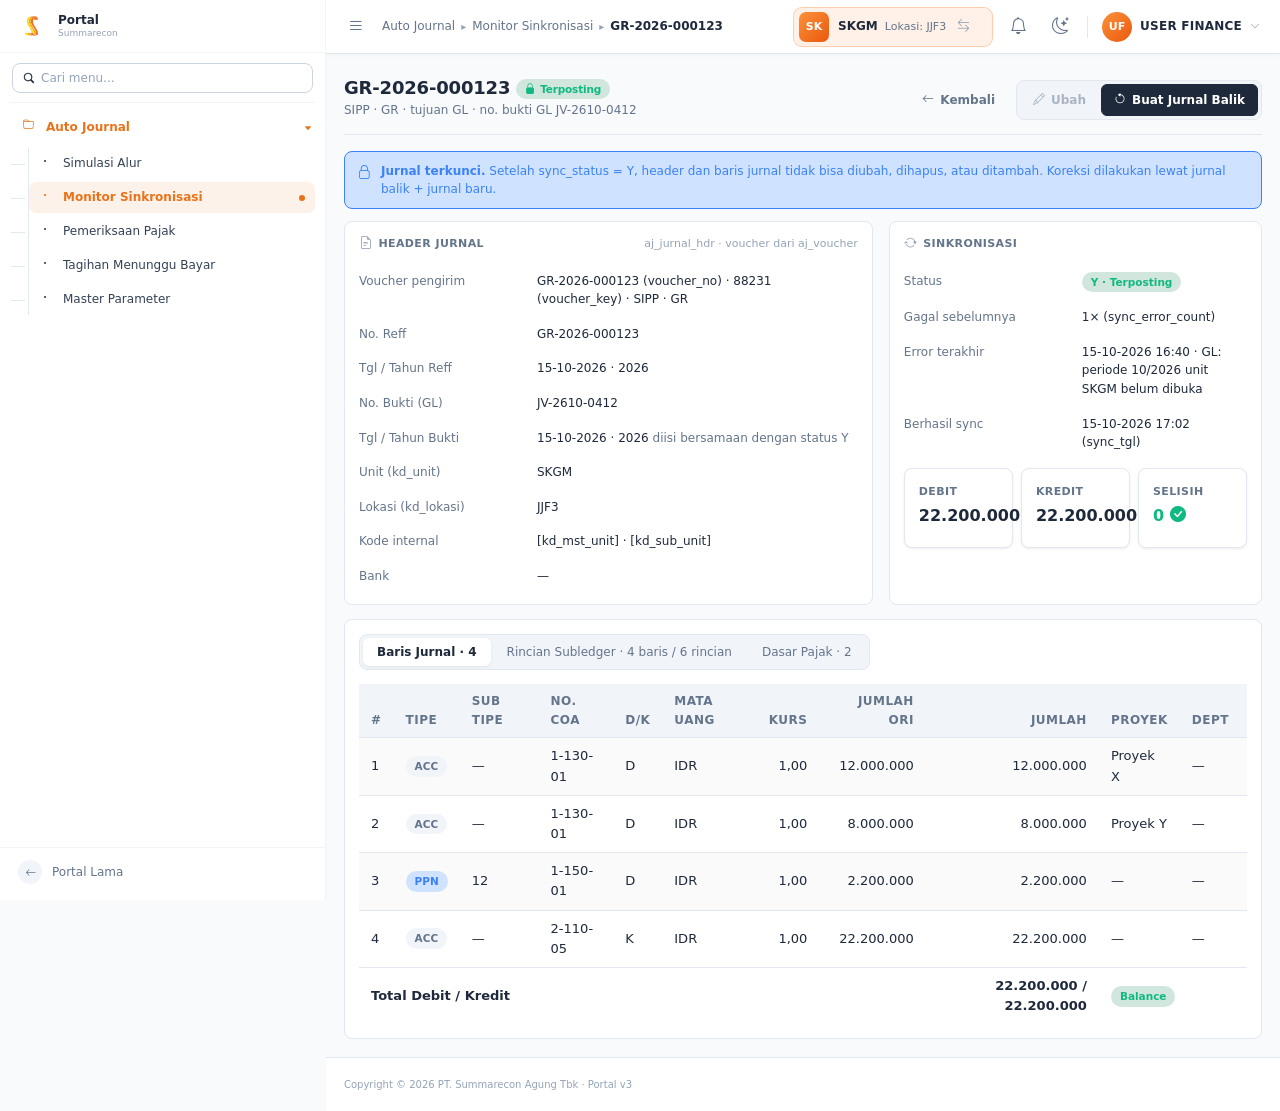
==== commit d75445f9: "Sesuaikan mockup dengan skema aj_voucher terbaru - aj_voucher (header) + aj_voucher_dtl / aj_voucher" ====
--- a/detail.html
+++ b/detail.html
@@ -79,12 +79,13 @@
 <div class="row g-3" style="margin-bottom: 14px">
 <div class="col-12 col-lg-7">
 <section class="ds-section" style="height: 100%">
-<div class="ds-section-title"><i class="bi bi-file-earmark-text"></i> Header jurnal <span class="ds-section-meta">aj_jurnal_hdr</span></div>
+<div class="ds-section-title"><i class="bi bi-file-earmark-text"></i> Header jurnal <span class="ds-section-meta">aj_jurnal_hdr · voucher dari aj_voucher</span></div>
 <dl class="ds-dl">
+<dt>Voucher pengirim</dt><dd>GR-2026-000123 (voucher_no) · 88231 (voucher_key) · SIPP · GR</dd>
 <dt>No. Reff</dt><dd>GR-2026-000123</dd>
 <dt>Tgl / Tahun Reff</dt><dd>15-10-2026 · 2026</dd>
 <dt>No. Bukti (GL)</dt><dd>JV-2610-0412</dd>
-<dt>Tgl / Tahun Bukti</dt><dd>15-10-2026 · 2026</dd>
+<dt>Tgl / Tahun Bukti</dt><dd>15-10-2026 · 2026 <span style="font-size: 12px; color: var(--t-text-muted)">diisi bersamaan dengan status Y</span></dd>
 <dt>Unit (kd_unit)</dt><dd>SKGM</dd>
 <dt>Lokasi (kd_lokasi)</dt><dd>JJF3</dd>
 <dt>Kode internal</dt><dd>[kd_mst_unit] · [kd_sub_unit]</dd>
@@ -97,9 +98,9 @@
 <div class="ds-section-title"><i class="bi bi-arrow-repeat"></i> Sinkronisasi</div>
 <dl class="ds-dl">
 <dt>Status</dt><dd><span class="ds-badge ds-badge-success">Y · Terposting</span></dd>
-<dt>Sync ke-</dt><dd>1</dd>
-<dt>Waktu sync</dt><dd>15-10-2026 17:02</dd>
-<dt>Error terakhir</dt><dd>—</dd>
+<dt>Gagal sebelumnya</dt><dd>1× (sync_error_count)</dd>
+<dt>Error terakhir</dt><dd>15-10-2026 16:40 · GL: periode 10/2026 unit SKGM belum dibuka</dd>
+<dt>Berhasil sync</dt><dd>15-10-2026 17:02 (sync_tgl)</dd>
 </dl>
 <div style="margin-top: 12px; display: grid; grid-template-columns: repeat(3, minmax(0, 1fr)); gap: 8px">
 <div class="ds-stat-card"><div class="ds-stat-label">Debit</div><div class="ds-stat-value" style="font-size: 16px">22.200.000</div></div>
@@ -112,8 +113,9 @@
 
 <section class="ds-section">
 <ul class="ds-tabs" role="tablist" style="margin-bottom: 14px">
-<li><button type="button" class="ds-tabs-link" data-tab="detail:baris" data-default="1">Baris Jurnal · 3</button></li>
-<li><button type="button" class="ds-tabs-link" data-tab="detail:rincian">Rincian Subledger · 3 baris / 6 rincian</button></li>
+<li><button type="button" class="ds-tabs-link" data-tab="detail:baris" data-default="1">Baris Jurnal · 4</button></li>
+<li><button type="button" class="ds-tabs-link" data-tab="detail:rincian">Rincian Subledger · 4 baris / 6 rincian</button></li>
+<li><button type="button" class="ds-tabs-link" data-tab="detail:dasar">Dasar Pajak · 2</button></li>
 </ul>
 
 <div data-panel="detail:baris">
@@ -123,9 +125,10 @@
 <tr><th>#</th><th>Tipe</th><th>Sub Tipe</th><th>No. COA</th><th>D/K</th><th>Mata Uang</th><th class="text-end">Kurs</th><th class="text-end">Jumlah Ori</th><th class="text-end">Jumlah</th><th>Proyek</th><th>Dept</th><th>Keterangan</th></tr>
 </thead>
 <tbody>
-<tr><td>1</td><td><span class="ds-badge ds-badge-neutral">ACC</span></td><td>—</td><td>1-130-01</td><td>D</td><td>IDR</td><td class="text-end">1,00</td><td class="text-end">20.000.000</td><td class="text-end">20.000.000</td><td>[proyek]</td><td>[dept]</td><td>Penerimaan material struktur</td></tr>
-<tr><td>2</td><td><span class="ds-badge ds-badge-info">PPN</span></td><td>PPN 11%</td><td>1-150-01</td><td>D</td><td>IDR</td><td class="text-end">1,00</td><td class="text-end">2.200.000</td><td class="text-end">2.200.000</td><td>[proyek]</td><td>[dept]</td><td>PPN masukan GR</td></tr>
-<tr><td>3</td><td><span class="ds-badge ds-badge-neutral">ACC</span></td><td>—</td><td>2-110-05</td><td>K</td><td>IDR</td><td class="text-end">1,00</td><td class="text-end">22.200.000</td><td class="text-end">22.200.000</td><td>[proyek]</td><td>[dept]</td><td>Hutang GR belum ditagih</td></tr>
+<tr><td>1</td><td><span class="ds-badge ds-badge-neutral">ACC</span></td><td>—</td><td>1-130-01</td><td>D</td><td>IDR</td><td class="text-end">1,00</td><td class="text-end">12.000.000</td><td class="text-end">12.000.000</td><td>Proyek X</td><td>—</td><td>Persediaan material</td></tr>
+<tr><td>2</td><td><span class="ds-badge ds-badge-neutral">ACC</span></td><td>—</td><td>1-130-01</td><td>D</td><td>IDR</td><td class="text-end">1,00</td><td class="text-end">8.000.000</td><td class="text-end">8.000.000</td><td>Proyek Y</td><td>—</td><td>Persediaan material</td></tr>
+<tr><td>3</td><td><span class="ds-badge ds-badge-info">PPN</span></td><td>12</td><td>1-150-01</td><td>D</td><td>IDR</td><td class="text-end">1,00</td><td class="text-end">2.200.000</td><td class="text-end">2.200.000</td><td>—</td><td>—</td><td>PPN masukan GR</td></tr>
+<tr><td>4</td><td><span class="ds-badge ds-badge-neutral">ACC</span></td><td>—</td><td>2-110-05</td><td>K</td><td>IDR</td><td class="text-end">1,00</td><td class="text-end">22.200.000</td><td class="text-end">22.200.000</td><td>—</td><td>—</td><td>Hutang GR belum ditagih</td></tr>
 </tbody>
 <tfoot>
 <tr style="font-weight: 600"><td colspan="8">Total Debit / Kredit</td><td class="text-end">22.200.000 / 22.200.000</td><td colspan="3"><span class="ds-badge ds-badge-success">Balance</span></td></tr>
@@ -135,23 +138,38 @@
 </div>
 
 <div data-panel="detail:rincian">
-<div class="ds-alert ds-alert-success" role="status" style="margin-bottom: 12px"><i class="bi bi-check-circle"></i><div><strong>Tie-out cocok.</strong> Total rincian per baris subledger = nilai baris subledger, dan total rincian yang tertaut ke tiap baris jurnal = nilai baris jurnal itu (dijumlah bertanda, D + / K −).</div></div>
+<div class="ds-alert ds-alert-success" role="status" style="margin-bottom: 12px"><i class="bi bi-check-circle"></i><div><strong>Tie-out cocok.</strong> Total rincian (aj_voucher_sl) per baris aj_voucher_dtl = nilai baris itu, dan total rincian yang tertaut ke tiap baris jurnal = nilai baris jurnal itu (dijumlah bertanda, D + / K −). Keempat baris memakai voucher_dtl_no / voucher_dtl_key yang sama dengan header GR; dibedakan oleh tipe, D/K, akun dan proyek.</div></div>
 <div style="overflow-x: auto">
 <table class="ds-table" style="min-width: 1050px">
 <thead>
-<tr><th>Baris Subledger / Rincian</th><th>Tipe</th><th>D/K</th><th class="text-end">Jumlah</th><th>Tertaut ke Jurnal</th><th>Tie-out</th></tr>
+<tr><th>Baris aj_voucher_dtl / Rincian aj_voucher_sl</th><th>No · Key</th><th>Tipe</th><th>D/K</th><th>Proyek</th><th class="text-end">Jumlah</th><th>Tertaut ke Jurnal</th><th>Tie-out</th></tr>
 </thead>
 <tbody>
-<tr style="font-weight: 600; background: var(--t-surf-2)"><td>GR-2026-000123 · ACC</td><td>ACC</td><td>D</td><td class="text-end">20.000.000</td><td>Baris #1 · 1-130-01</td><td><span class="ds-badge ds-badge-success">20.000.000 = 20.000.000</span></td></tr>
-<tr><td style="padding-left: 28px"><i class="bi bi-arrow-return-right" style="color: var(--t-text-faint)"></i> PO-2026-0450</td><td>ACC</td><td>D</td><td class="text-end">12.000.000</td><td>jurnal_dtl_id → #1</td><td></td></tr>
-<tr><td style="padding-left: 28px"><i class="bi bi-arrow-return-right" style="color: var(--t-text-faint)"></i> PO-2026-0457</td><td>ACC</td><td>D</td><td class="text-end">8.000.000</td><td>jurnal_dtl_id → #1</td><td></td></tr>
-<tr style="font-weight: 600; background: var(--t-surf-2)"><td>GR-2026-000123 · PPN 11%</td><td>PPN</td><td>D</td><td class="text-end">2.200.000</td><td>Baris #2 · 1-150-01</td><td><span class="ds-badge ds-badge-success">2.200.000 = 2.200.000</span></td></tr>
-<tr><td style="padding-left: 28px"><i class="bi bi-arrow-return-right" style="color: var(--t-text-faint)"></i> PO-2026-0450</td><td>PPN</td><td>D</td><td class="text-end">1.320.000</td><td>jurnal_dtl_id → #2</td><td></td></tr>
-<tr><td style="padding-left: 28px"><i class="bi bi-arrow-return-right" style="color: var(--t-text-faint)"></i> PO-2026-0457</td><td>PPN</td><td>D</td><td class="text-end">880.000</td><td>jurnal_dtl_id → #2</td><td></td></tr>
-<tr style="font-weight: 600; background: var(--t-surf-2)"><td>GR-2026-000123 · ACC</td><td>ACC</td><td>K</td><td class="text-end">22.200.000</td><td>Baris #3 · 2-110-05</td><td><span class="ds-badge ds-badge-success">22.200.000 = 22.200.000</span></td></tr>
-<tr><td style="padding-left: 28px"><i class="bi bi-arrow-return-right" style="color: var(--t-text-faint)"></i> PO-2026-0450</td><td>ACC</td><td>K</td><td class="text-end">13.320.000</td><td>jurnal_dtl_id → #3</td><td></td></tr>
-<tr><td style="padding-left: 28px"><i class="bi bi-arrow-return-right" style="color: var(--t-text-faint)"></i> PO-2026-0457</td><td>ACC</td><td>K</td><td class="text-end">8.880.000</td><td>jurnal_dtl_id → #3</td><td></td></tr>
+<tr style="font-weight: 600; background: var(--t-surf-2)"><td>Persediaan Proyek X</td><td>GR-2026-000123 · 88231</td><td>ACC</td><td>D</td><td>Proyek X</td><td class="text-end">12.000.000</td><td>Baris #1 · 1-130-01</td><td><span class="ds-badge ds-badge-success">12.000.000 = 12.000.000</span></td></tr>
+<tr><td style="padding-left: 28px"><i class="bi bi-arrow-return-right" style="color: var(--t-text-faint)"></i> PO-2026-0450</td><td>PO-2026-0450 · 4501</td><td>ACC</td><td>D</td><td>Proyek X</td><td class="text-end">12.000.000</td><td>jurnal_dtl_id → #1</td><td></td></tr>
+<tr style="font-weight: 600; background: var(--t-surf-2)"><td>Persediaan Proyek Y</td><td>GR-2026-000123 · 88231</td><td>ACC</td><td>D</td><td>Proyek Y</td><td class="text-end">8.000.000</td><td>Baris #2 · 1-130-01</td><td><span class="ds-badge ds-badge-success">8.000.000 = 8.000.000</span></td></tr>
+<tr><td style="padding-left: 28px"><i class="bi bi-arrow-return-right" style="color: var(--t-text-faint)"></i> PO-2026-0457</td><td>PO-2026-0457 · 4508</td><td>ACC</td><td>D</td><td>Proyek Y</td><td class="text-end">8.000.000</td><td>jurnal_dtl_id → #2</td><td></td></tr>
+<tr style="font-weight: 600; background: var(--t-surf-2)"><td>PPN 12</td><td>GR-2026-000123 · 88231</td><td>PPN</td><td>D</td><td>—</td><td class="text-end">2.200.000</td><td>Baris #3 · 1-150-01</td><td><span class="ds-badge ds-badge-success">2.200.000 = 2.200.000</span></td></tr>
+<tr><td style="padding-left: 28px"><i class="bi bi-arrow-return-right" style="color: var(--t-text-faint)"></i> PO-2026-0450 · DPP 11.000.000</td><td>PO-2026-0450 · 4501</td><td>PPN</td><td>D</td><td>—</td><td class="text-end">1.320.000</td><td>jurnal_dtl_id → #3</td><td></td></tr>
+<tr><td style="padding-left: 28px"><i class="bi bi-arrow-return-right" style="color: var(--t-text-faint)"></i> PO-2026-0457 · DPP 7.333.333</td><td>PO-2026-0457 · 4508</td><td>PPN</td><td>D</td><td>—</td><td class="text-end">880.000</td><td>jurnal_dtl_id → #3</td><td></td></tr>
+<tr style="font-weight: 600; background: var(--t-surf-2)"><td>Hutang GR</td><td>GR-2026-000123 · 88231</td><td>ACC</td><td>K</td><td>—</td><td class="text-end">22.200.000</td><td>Baris #4 · 2-110-05</td><td><span class="ds-badge ds-badge-success">22.200.000 = 22.200.000</span></td></tr>
+<tr><td style="padding-left: 28px"><i class="bi bi-arrow-return-right" style="color: var(--t-text-faint)"></i> PO-2026-0450</td><td>PO-2026-0450 · 4501</td><td>ACC</td><td>K</td><td>—</td><td class="text-end">13.320.000</td><td>jurnal_dtl_id → #4</td><td></td></tr>
+<tr><td style="padding-left: 28px"><i class="bi bi-arrow-return-right" style="color: var(--t-text-faint)"></i> PO-2026-0457</td><td>PO-2026-0457 · 4508</td><td>ACC</td><td>K</td><td>—</td><td class="text-end">8.880.000</td><td>jurnal_dtl_id → #4</td><td></td></tr>
 </tbody>
+</table>
+</div>
+</div>
+
+<div data-panel="detail:dasar">
+<div class="ds-alert ds-alert-info" role="status" style="margin-bottom: 12px"><i class="bi bi-calculator"></i><div><strong>Dasar pajak (aj_voucher_dtl_pajak).</strong> DPP disimpan per baris dasar dan tidak dijurnal. PPN 12% dengan DPP nilai lain 11/12.</div></div>
+<div style="overflow-x: auto">
+<table class="ds-table" style="min-width: 760px">
+<thead><tr><th>Baris pajak</th><th>Baris dasar</th><th class="text-end">Jumlah dasar</th><th class="text-end">DPP</th></tr></thead>
+<tbody>
+<tr><td>PPN 12 · baris #3</td><td>Persediaan Proyek X · baris #1</td><td class="text-end">12.000.000</td><td class="text-end">11.000.000</td></tr>
+<tr><td>PPN 12 · baris #3</td><td>Persediaan Proyek Y · baris #2</td><td class="text-end">8.000.000</td><td class="text-end">7.333.333</td></tr>
+</tbody>
+<tfoot><tr style="font-weight: 600"><td colspan="3">Σ DPP × 12% = 2.199.999,96 → 2.200.000 <span class="ds-badge ds-badge-success">cocok ±1</span></td><td class="text-end">18.333.333</td></tr></tfoot>
 </table>
 </div>
 </div>
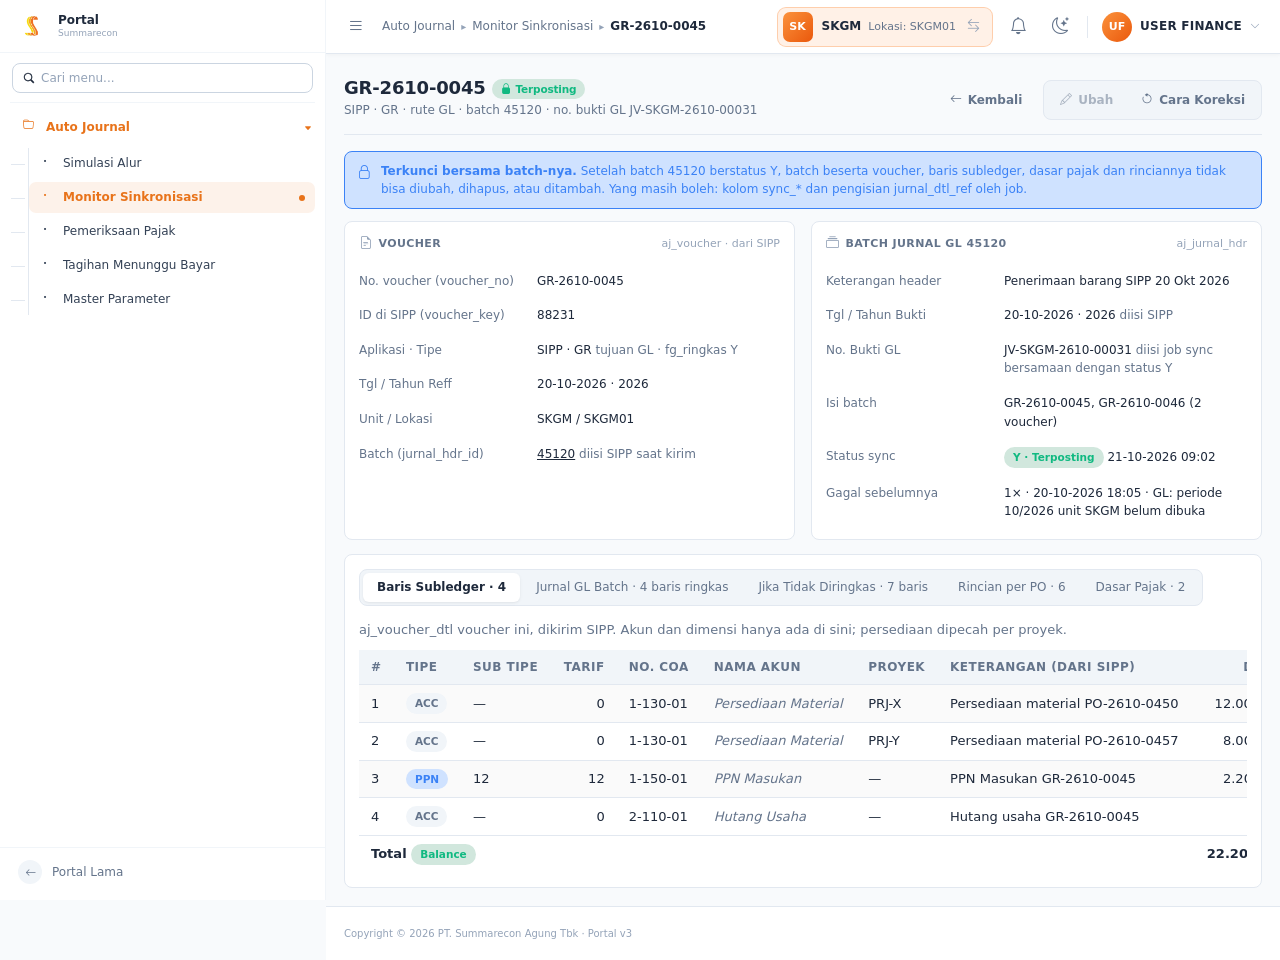
==== commit a84c811a: "Sesuaikan mockup dengan struktur 9 Nov 2026 (batch GL, FPP) - aj_jurnal_hdr sebagai header batch GL;" ====
--- a/detail.html
+++ b/detail.html
@@ -43,12 +43,12 @@
 <nav class="main-header">
 <div class="header-left">
 <button class="btn-icon" type="button" aria-label="Toggle sidebar"><i class="bi bi-list"></i></button>
-<div class="crumb"><a href="index.html">Auto Journal</a><span class="crumb-sep">▸</span><a href="index.html">Monitor Sinkronisasi</a><span class="crumb-sep">▸</span><b>GR-2026-000123</b></div>
+<div class="crumb"><a href="index.html">Auto Journal</a><span class="crumb-sep">▸</span><a href="index.html">Monitor Sinkronisasi</a><span class="crumb-sep">▸</span><b>GR-2610-0045</b></div>
 </div>
 <div class="header-right">
 <a class="unit-picker" href="#" aria-label="Ganti Unit dan Lokasi">
 <span class="unit-pill-icon">SK</span>
-<span class="unit-pill-content"><span class="unit-pill-title">SKGM</span><span class="unit-pill-subtitle">Lokasi: JJF3</span></span>
+<span class="unit-pill-content"><span class="unit-pill-title">SKGM</span><span class="unit-pill-subtitle">Lokasi: SKGM01</span></span>
 <span class="unit-pill-switch"><i class="bi bi-arrow-left-right"></i></span>
 </a>
 <button class="btn-icon" type="button" aria-label="Notifikasi"><i class="bi bi-bell"></i></button>
@@ -61,113 +61,159 @@
 <div class="content-wrapper ds-content">
 <div class="ds-page-header">
 <div class="ds-page-title">
-<h1>GR-2026-000123 <span class="ds-badge ds-badge-success" style="vertical-align: middle"><i class="bi bi-lock-fill"></i> Terposting</span></h1>
-<div class="ds-page-subtitle">SIPP · GR · tujuan GL · no. bukti GL JV-2610-0412</div>
+<h1>GR-2610-0045 <span class="ds-badge ds-badge-success" style="vertical-align: middle"><i class="bi bi-lock-fill"></i> Terposting</span></h1>
+<div class="ds-page-subtitle">SIPP · GR · rute GL · batch 45120 · no. bukti GL JV-SKGM-2610-00031</div>
 </div>
 <div class="ds-page-actions">
 <a href="index.html" class="ds-btn ds-btn-ghost"><i class="bi bi-arrow-left"></i><span>Kembali</span></a>
 <div class="ds-btn-bar">
-<button class="ds-btn" type="button" disabled data-ds-tooltip="Jurnal sudah diposting, tidak bisa diubah"><i class="bi bi-pencil"></i><span>Ubah</span></button>
-<button class="ds-btn ds-btn-primary" type="button"><i class="bi bi-arrow-counterclockwise"></i><span>Buat Jurnal Balik</span></button>
-</div>
-</div>
-</div>
-
-<div class="ds-alert ds-alert-info" role="status" style="margin-bottom: 12px"><i class="bi bi-lock"></i><div><strong>Jurnal terkunci.</strong> Setelah sync_status = Y, header dan baris jurnal tidak bisa diubah, dihapus, atau ditambah. Koreksi dilakukan lewat jurnal balik + jurnal baru.</div></div>
+<button class="ds-btn" type="button" disabled data-ds-tooltip="Batch sudah diposting, voucher tidak bisa diubah"><i class="bi bi-pencil"></i><span>Ubah</span></button>
+<button class="ds-btn ds-btn-secondary" type="button"><i class="bi bi-arrow-counterclockwise"></i><span>Cara Koreksi</span></button>
+</div>
+</div>
+</div>
+
+<div class="ds-alert ds-alert-info" role="status" style="margin-bottom: 12px"><i class="bi bi-lock"></i><div><strong>Terkunci bersama batch-nya.</strong> Setelah batch 45120 berstatus Y, batch beserta voucher, baris subledger, dasar pajak dan rinciannya tidak bisa diubah, dihapus, atau ditambah. Yang masih boleh: kolom sync_* dan pengisian jurnal_dtl_ref oleh job.</div></div>
 
 
 <div class="row g-3" style="margin-bottom: 14px">
-<div class="col-12 col-lg-7">
+<div class="col-12 col-lg-6">
 <section class="ds-section" style="height: 100%">
-<div class="ds-section-title"><i class="bi bi-file-earmark-text"></i> Header jurnal <span class="ds-section-meta">aj_jurnal_hdr · voucher dari aj_voucher</span></div>
+<div class="ds-section-title"><i class="bi bi-file-earmark-text"></i> Voucher <span class="ds-section-meta">aj_voucher · dari SIPP</span></div>
 <dl class="ds-dl">
-<dt>Voucher pengirim</dt><dd>GR-2026-000123 (voucher_no) · 88231 (voucher_key) · SIPP · GR</dd>
-<dt>No. Reff</dt><dd>GR-2026-000123</dd>
-<dt>Tgl / Tahun Reff</dt><dd>15-10-2026 · 2026</dd>
-<dt>No. Bukti (GL)</dt><dd>JV-2610-0412</dd>
-<dt>Tgl / Tahun Bukti</dt><dd>15-10-2026 · 2026 <span style="font-size: 12px; color: var(--t-text-muted)">diisi bersamaan dengan status Y</span></dd>
-<dt>Unit (kd_unit)</dt><dd>SKGM</dd>
-<dt>Lokasi (kd_lokasi)</dt><dd>JJF3</dd>
-<dt>Kode internal</dt><dd>[kd_mst_unit] · [kd_sub_unit]</dd>
-<dt>Bank</dt><dd>—</dd>
+<dt>No. voucher (voucher_no)</dt><dd>GR-2610-0045</dd>
+<dt>ID di SIPP (voucher_key)</dt><dd>88231</dd>
+<dt>Aplikasi · Tipe</dt><dd>SIPP · GR <span style="font-size: 12px; color: var(--t-text-muted)">tujuan GL · fg_ringkas Y</span></dd>
+<dt>Tgl / Tahun Reff</dt><dd>20-10-2026 · 2026</dd>
+<dt>Unit / Lokasi</dt><dd>SKGM / SKGM01</dd>
+<dt>Batch (jurnal_hdr_id)</dt><dd><a href="index.html">45120</a> <span style="font-size: 12px; color: var(--t-text-muted)">diisi SIPP saat kirim</span></dd>
 </dl>
 </section>
 </div>
-<div class="col-12 col-lg-5">
+<div class="col-12 col-lg-6">
 <section class="ds-section" style="height: 100%">
-<div class="ds-section-title"><i class="bi bi-arrow-repeat"></i> Sinkronisasi</div>
+<div class="ds-section-title"><i class="bi bi-collection"></i> Batch jurnal GL 45120 <span class="ds-section-meta">aj_jurnal_hdr</span></div>
 <dl class="ds-dl">
-<dt>Status</dt><dd><span class="ds-badge ds-badge-success">Y · Terposting</span></dd>
-<dt>Gagal sebelumnya</dt><dd>1× (sync_error_count)</dd>
-<dt>Error terakhir</dt><dd>15-10-2026 16:40 · GL: periode 10/2026 unit SKGM belum dibuka</dd>
-<dt>Berhasil sync</dt><dd>15-10-2026 17:02 (sync_tgl)</dd>
+<dt>Keterangan header</dt><dd>Penerimaan barang SIPP 20 Okt 2026</dd>
+<dt>Tgl / Tahun Bukti</dt><dd>20-10-2026 · 2026 <span style="font-size: 12px; color: var(--t-text-muted)">diisi SIPP</span></dd>
+<dt>No. Bukti GL</dt><dd>JV-SKGM-2610-00031 <span style="font-size: 12px; color: var(--t-text-muted)">diisi job sync bersamaan dengan status Y</span></dd>
+<dt>Isi batch</dt><dd>GR-2610-0045, GR-2610-0046 (2 voucher)</dd>
+<dt>Status sync</dt><dd><span class="ds-badge ds-badge-success">Y · Terposting</span> 21-10-2026 09:02</dd>
+<dt>Gagal sebelumnya</dt><dd>1× · 20-10-2026 18:05 · GL: periode 10/2026 unit SKGM belum dibuka</dd>
 </dl>
-<div style="margin-top: 12px; display: grid; grid-template-columns: repeat(3, minmax(0, 1fr)); gap: 8px">
-<div class="ds-stat-card"><div class="ds-stat-label">Debit</div><div class="ds-stat-value" style="font-size: 16px">22.200.000</div></div>
-<div class="ds-stat-card"><div class="ds-stat-label">Kredit</div><div class="ds-stat-value" style="font-size: 16px">22.200.000</div></div>
-<div class="ds-stat-card"><div class="ds-stat-label">Selisih</div><div class="ds-stat-value" style="font-size: 16px; color: var(--t-success)">0 <i class="bi bi-check-circle-fill"></i></div></div>
-</div>
 </section>
 </div>
 </div>
 
 <section class="ds-section">
 <ul class="ds-tabs" role="tablist" style="margin-bottom: 14px">
-<li><button type="button" class="ds-tabs-link" data-tab="detail:baris" data-default="1">Baris Jurnal · 4</button></li>
-<li><button type="button" class="ds-tabs-link" data-tab="detail:rincian">Rincian Subledger · 4 baris / 6 rincian</button></li>
+<li><button type="button" class="ds-tabs-link" data-tab="detail:baris" data-default="1">Baris Subledger · 4</button></li>
+<li><button type="button" class="ds-tabs-link" data-tab="detail:gl">Jurnal GL Batch · 4 baris ringkas</button></li>
+<li><button type="button" class="ds-tabs-link" data-tab="detail:gln">Jika Tidak Diringkas · 7 baris</button></li>
+<li><button type="button" class="ds-tabs-link" data-tab="detail:rincian">Rincian per PO · 6</button></li>
 <li><button type="button" class="ds-tabs-link" data-tab="detail:dasar">Dasar Pajak · 2</button></li>
 </ul>
 
 <div data-panel="detail:baris">
+<div style="font-size: 13px; color: var(--t-text-muted); margin-bottom: 10px">aj_voucher_dtl voucher ini, dikirim SIPP. Akun dan dimensi hanya ada di sini; persediaan dipecah per proyek.</div>
 <div style="overflow-x: auto">
 <table class="ds-table ds-table-striped" style="min-width: 1050px">
 <thead>
-<tr><th>#</th><th>Tipe</th><th>Sub Tipe</th><th>No. COA</th><th>D/K</th><th>Mata Uang</th><th class="text-end">Kurs</th><th class="text-end">Jumlah Ori</th><th class="text-end">Jumlah</th><th>Proyek</th><th>Dept</th><th>Keterangan</th></tr>
-</thead>
-<tbody>
-<tr><td>1</td><td><span class="ds-badge ds-badge-neutral">ACC</span></td><td>—</td><td>1-130-01</td><td>D</td><td>IDR</td><td class="text-end">1,00</td><td class="text-end">12.000.000</td><td class="text-end">12.000.000</td><td>Proyek X</td><td>—</td><td>Persediaan material</td></tr>
-<tr><td>2</td><td><span class="ds-badge ds-badge-neutral">ACC</span></td><td>—</td><td>1-130-01</td><td>D</td><td>IDR</td><td class="text-end">1,00</td><td class="text-end">8.000.000</td><td class="text-end">8.000.000</td><td>Proyek Y</td><td>—</td><td>Persediaan material</td></tr>
-<tr><td>3</td><td><span class="ds-badge ds-badge-info">PPN</span></td><td>12</td><td>1-150-01</td><td>D</td><td>IDR</td><td class="text-end">1,00</td><td class="text-end">2.200.000</td><td class="text-end">2.200.000</td><td>—</td><td>—</td><td>PPN masukan GR</td></tr>
-<tr><td>4</td><td><span class="ds-badge ds-badge-neutral">ACC</span></td><td>—</td><td>2-110-05</td><td>K</td><td>IDR</td><td class="text-end">1,00</td><td class="text-end">22.200.000</td><td class="text-end">22.200.000</td><td>—</td><td>—</td><td>Hutang GR belum ditagih</td></tr>
-</tbody>
-<tfoot>
-<tr style="font-weight: 600"><td colspan="8">Total Debit / Kredit</td><td class="text-end">22.200.000 / 22.200.000</td><td colspan="3"><span class="ds-badge ds-badge-success">Balance</span></td></tr>
+<tr><th>#</th><th>Tipe</th><th>Sub Tipe</th><th class="text-end">Tarif</th><th>No. COA</th><th>Nama Akun</th><th>Proyek</th><th>Keterangan (dari SIPP)</th><th class="text-end">Debet</th><th class="text-end">Kredit</th></tr>
+</thead>
+<tbody>
+<tr><td>1</td><td><span class="ds-badge ds-badge-neutral">ACC</span></td><td>—</td><td class="text-end">0</td><td style="white-space: nowrap">1-130-01</td><td style="font-style: italic; color: var(--t-text-muted)">Persediaan Material</td><td>PRJ-X</td><td>Persediaan material PO-2610-0450</td><td class="text-end">12.000.000</td><td class="text-end"></td></tr>
+<tr><td>2</td><td><span class="ds-badge ds-badge-neutral">ACC</span></td><td>—</td><td class="text-end">0</td><td style="white-space: nowrap">1-130-01</td><td style="font-style: italic; color: var(--t-text-muted)">Persediaan Material</td><td>PRJ-Y</td><td>Persediaan material PO-2610-0457</td><td class="text-end">8.000.000</td><td class="text-end"></td></tr>
+<tr><td>3</td><td><span class="ds-badge ds-badge-info">PPN</span></td><td>12</td><td class="text-end">12</td><td style="white-space: nowrap">1-150-01</td><td style="font-style: italic; color: var(--t-text-muted)">PPN Masukan</td><td>—</td><td>PPN Masukan GR-2610-0045</td><td class="text-end">2.200.000</td><td class="text-end"></td></tr>
+<tr><td>4</td><td><span class="ds-badge ds-badge-neutral">ACC</span></td><td>—</td><td class="text-end">0</td><td style="white-space: nowrap">2-110-01</td><td style="font-style: italic; color: var(--t-text-muted)">Hutang Usaha</td><td>—</td><td>Hutang usaha GR-2610-0045</td><td class="text-end"></td><td class="text-end">22.200.000</td></tr>
+</tbody>
+<tfoot>
+<tr style="font-weight: 600"><td colspan="8">Total <span class="ds-badge ds-badge-success">Balance</span></td><td class="text-end">22.200.000</td><td class="text-end">22.200.000</td></tr>
+</tfoot>
+</table>
+</div>
+</div>
+
+<div data-panel="detail:gl">
+<div class="ds-alert ds-alert-info" role="status" style="margin-bottom: 12px"><i class="bi bi-calculator"></i><div><strong>Baris GL tidak disimpan di Fintegra.</strong> Dibentuk dari aj_voucher_dtl semua voucher di batch 45120 lewat view baris jurnal GL. fg_ringkas = Y, jadi baris dengan tipe, sub tipe, D/K, akun dan dimensi yang sama dijumlah; keterangannya "&lt;tipe voucher&gt; · &lt;sub tipe, atau tipe jika sub tipe kosong&gt;".</div></div>
+<div style="font-size: 13px; margin-bottom: 10px"><strong>JV-SKGM-2610-00031</strong> · 20-10-2026 · Penerimaan barang SIPP 20 Okt 2026</div>
+<div style="overflow-x: auto">
+<table class="ds-table ds-table-striped" style="min-width: 1050px">
+<thead>
+<tr><th>ID Baris GL</th><th>Tipe</th><th>Sub Tipe</th><th>No. COA</th><th>Nama Akun</th><th>Proyek</th><th>Keterangan (dibentuk sistem)</th><th>Dari aj_voucher_dtl</th><th class="text-end">Debet</th><th class="text-end">Kredit</th></tr>
+</thead>
+<tbody>
+<tr><td>774501</td><td>ACC</td><td>—</td><td style="white-space: nowrap">1-130-01</td><td style="font-style: italic; color: var(--t-text-muted)">Persediaan Material</td><td>PRJ-X</td><td>GR · Akun</td><td>0045 #1 + 0046 #1</td><td class="text-end">17.000.000</td><td class="text-end"></td></tr>
+<tr><td>774502</td><td>ACC</td><td>—</td><td style="white-space: nowrap">1-130-01</td><td style="font-style: italic; color: var(--t-text-muted)">Persediaan Material</td><td>PRJ-Y</td><td>GR · Akun</td><td>0045 #2</td><td class="text-end">8.000.000</td><td class="text-end"></td></tr>
+<tr><td>774503</td><td>PPN</td><td>12</td><td style="white-space: nowrap">1-150-01</td><td style="font-style: italic; color: var(--t-text-muted)">PPN Masukan</td><td>—</td><td>GR · PPN 12%</td><td>0045 #3 + 0046 #2</td><td class="text-end">2.750.000</td><td class="text-end"></td></tr>
+<tr><td>774504</td><td>ACC</td><td>—</td><td style="white-space: nowrap">2-110-01</td><td style="font-style: italic; color: var(--t-text-muted)">Hutang Usaha</td><td>—</td><td>GR · Akun</td><td>0045 #4 + 0046 #3</td><td class="text-end"></td><td class="text-end">27.750.000</td></tr>
+</tbody>
+<tfoot>
+<tr style="font-weight: 600"><td colspan="8">Total <span class="ds-badge ds-badge-success">Balance</span></td><td class="text-end">27.750.000</td><td class="text-end">27.750.000</td></tr>
+</tfoot>
+</table>
+</div>
+<div style="font-size: 12px; color: var(--t-text-muted); margin-top: 8px">Persediaan PRJ-X dan PRJ-Y tetap 2 baris karena proyeknya beda. Baris ACC semuanya berketerangan "GR · Akun" (disepakati sementara). ID baris GL ditulis balik ke aj_voucher_sl.jurnal_dtl_ref saat posting.</div>
+</div>
+
+<div data-panel="detail:gln">
+<div class="ds-alert ds-alert-warning" role="note" style="margin-bottom: 12px"><i class="bi bi-eye"></i><div><strong>Perbandingan saja.</strong> Seandainya fg_ringkas SIPP · GR = N: 1 baris aj_voucher_dtl = 1 baris GL, keterangan dari SIPP. Batch 45120 sebenarnya diposting ringkas.</div></div>
+<div style="overflow-x: auto">
+<table class="ds-table ds-table-striped" style="min-width: 1050px">
+<thead>
+<tr><th>#</th><th>Voucher</th><th>Tipe</th><th>Sub Tipe</th><th>No. COA</th><th>Nama Akun</th><th>Proyek</th><th>Keterangan (dari SIPP)</th><th class="text-end">Debet</th><th class="text-end">Kredit</th></tr>
+</thead>
+<tbody>
+<tr><td>1</td><td>GR-2610-0045</td><td>ACC</td><td>—</td><td style="white-space: nowrap">1-130-01</td><td style="font-style: italic; color: var(--t-text-muted)">Persediaan Material</td><td>PRJ-X</td><td>Persediaan material PO-2610-0450</td><td class="text-end">12.000.000</td><td class="text-end"></td></tr>
+<tr><td>2</td><td>GR-2610-0046</td><td>ACC</td><td>—</td><td style="white-space: nowrap">1-130-01</td><td style="font-style: italic; color: var(--t-text-muted)">Persediaan Material</td><td>PRJ-X</td><td>Persediaan material PO-2610-0461</td><td class="text-end">5.000.000</td><td class="text-end"></td></tr>
+<tr><td>3</td><td>GR-2610-0045</td><td>ACC</td><td>—</td><td style="white-space: nowrap">1-130-01</td><td style="font-style: italic; color: var(--t-text-muted)">Persediaan Material</td><td>PRJ-Y</td><td>Persediaan material PO-2610-0457</td><td class="text-end">8.000.000</td><td class="text-end"></td></tr>
+<tr><td>4</td><td>GR-2610-0045</td><td>PPN</td><td>12</td><td style="white-space: nowrap">1-150-01</td><td style="font-style: italic; color: var(--t-text-muted)">PPN Masukan</td><td>—</td><td>PPN Masukan GR-2610-0045</td><td class="text-end">2.200.000</td><td class="text-end"></td></tr>
+<tr><td>5</td><td>GR-2610-0046</td><td>PPN</td><td>12</td><td style="white-space: nowrap">1-150-01</td><td style="font-style: italic; color: var(--t-text-muted)">PPN Masukan</td><td>—</td><td>PPN Masukan GR-2610-0046</td><td class="text-end">550.000</td><td class="text-end"></td></tr>
+<tr><td>6</td><td>GR-2610-0045</td><td>ACC</td><td>—</td><td style="white-space: nowrap">2-110-01</td><td style="font-style: italic; color: var(--t-text-muted)">Hutang Usaha</td><td>—</td><td>Hutang usaha GR-2610-0045</td><td class="text-end"></td><td class="text-end">22.200.000</td></tr>
+<tr><td>7</td><td>GR-2610-0046</td><td>ACC</td><td>—</td><td style="white-space: nowrap">2-110-01</td><td style="font-style: italic; color: var(--t-text-muted)">Hutang Usaha</td><td>—</td><td>Hutang usaha GR-2610-0046</td><td class="text-end"></td><td class="text-end">5.550.000</td></tr>
+</tbody>
+<tfoot>
+<tr style="font-weight: 600"><td colspan="8">Total <span class="ds-badge ds-badge-success">Balance</span></td><td class="text-end">27.750.000</td><td class="text-end">27.750.000</td></tr>
 </tfoot>
 </table>
 </div>
 </div>
 
 <div data-panel="detail:rincian">
-<div class="ds-alert ds-alert-success" role="status" style="margin-bottom: 12px"><i class="bi bi-check-circle"></i><div><strong>Tie-out cocok.</strong> Total rincian (aj_voucher_sl) per baris aj_voucher_dtl = nilai baris itu, dan total rincian yang tertaut ke tiap baris jurnal = nilai baris jurnal itu (dijumlah bertanda, D + / K −). Keempat baris memakai voucher_dtl_no / voucher_dtl_key yang sama dengan header GR; dibedakan oleh tipe, D/K, akun dan proyek.</div></div>
+<div class="ds-alert ds-alert-success" role="status" style="margin-bottom: 12px"><i class="bi bi-check-circle"></i><div><strong>Tie-out cocok.</strong> Total rincian (aj_voucher_sl) per baris subledger = nilai baris itu, dijumlah bertanda (D +, K −). Rincian yang barisnya diringkas menunjuk ke ID baris GL yang sama, jadi detail per PO tetap terlacak.</div></div>
 <div style="overflow-x: auto">
 <table class="ds-table" style="min-width: 1050px">
 <thead>
-<tr><th>Baris aj_voucher_dtl / Rincian aj_voucher_sl</th><th>No · Key</th><th>Tipe</th><th>D/K</th><th>Proyek</th><th class="text-end">Jumlah</th><th>Tertaut ke Jurnal</th><th>Tie-out</th></tr>
-</thead>
-<tbody>
-<tr style="font-weight: 600; background: var(--t-surf-2)"><td>Persediaan Proyek X</td><td>GR-2026-000123 · 88231</td><td>ACC</td><td>D</td><td>Proyek X</td><td class="text-end">12.000.000</td><td>Baris #1 · 1-130-01</td><td><span class="ds-badge ds-badge-success">12.000.000 = 12.000.000</span></td></tr>
-<tr><td style="padding-left: 28px"><i class="bi bi-arrow-return-right" style="color: var(--t-text-faint)"></i> PO-2026-0450</td><td>PO-2026-0450 · 4501</td><td>ACC</td><td>D</td><td>Proyek X</td><td class="text-end">12.000.000</td><td>jurnal_dtl_id → #1</td><td></td></tr>
-<tr style="font-weight: 600; background: var(--t-surf-2)"><td>Persediaan Proyek Y</td><td>GR-2026-000123 · 88231</td><td>ACC</td><td>D</td><td>Proyek Y</td><td class="text-end">8.000.000</td><td>Baris #2 · 1-130-01</td><td><span class="ds-badge ds-badge-success">8.000.000 = 8.000.000</span></td></tr>
-<tr><td style="padding-left: 28px"><i class="bi bi-arrow-return-right" style="color: var(--t-text-faint)"></i> PO-2026-0457</td><td>PO-2026-0457 · 4508</td><td>ACC</td><td>D</td><td>Proyek Y</td><td class="text-end">8.000.000</td><td>jurnal_dtl_id → #2</td><td></td></tr>
-<tr style="font-weight: 600; background: var(--t-surf-2)"><td>PPN 12</td><td>GR-2026-000123 · 88231</td><td>PPN</td><td>D</td><td>—</td><td class="text-end">2.200.000</td><td>Baris #3 · 1-150-01</td><td><span class="ds-badge ds-badge-success">2.200.000 = 2.200.000</span></td></tr>
-<tr><td style="padding-left: 28px"><i class="bi bi-arrow-return-right" style="color: var(--t-text-faint)"></i> PO-2026-0450 · DPP 11.000.000</td><td>PO-2026-0450 · 4501</td><td>PPN</td><td>D</td><td>—</td><td class="text-end">1.320.000</td><td>jurnal_dtl_id → #3</td><td></td></tr>
-<tr><td style="padding-left: 28px"><i class="bi bi-arrow-return-right" style="color: var(--t-text-faint)"></i> PO-2026-0457 · DPP 7.333.333</td><td>PO-2026-0457 · 4508</td><td>PPN</td><td>D</td><td>—</td><td class="text-end">880.000</td><td>jurnal_dtl_id → #3</td><td></td></tr>
-<tr style="font-weight: 600; background: var(--t-surf-2)"><td>Hutang GR</td><td>GR-2026-000123 · 88231</td><td>ACC</td><td>K</td><td>—</td><td class="text-end">22.200.000</td><td>Baris #4 · 2-110-05</td><td><span class="ds-badge ds-badge-success">22.200.000 = 22.200.000</span></td></tr>
-<tr><td style="padding-left: 28px"><i class="bi bi-arrow-return-right" style="color: var(--t-text-faint)"></i> PO-2026-0450</td><td>PO-2026-0450 · 4501</td><td>ACC</td><td>K</td><td>—</td><td class="text-end">13.320.000</td><td>jurnal_dtl_id → #4</td><td></td></tr>
-<tr><td style="padding-left: 28px"><i class="bi bi-arrow-return-right" style="color: var(--t-text-faint)"></i> PO-2026-0457</td><td>PO-2026-0457 · 4508</td><td>ACC</td><td>K</td><td>—</td><td class="text-end">8.880.000</td><td>jurnal_dtl_id → #4</td><td></td></tr>
-</tbody>
-</table>
-</div>
+<tr><th>Baris subledger / Rincian</th><th>No. PO (voucher_sl_no)</th><th>ID PO (voucher_sl_key)</th><th class="text-end">DPP</th><th>Baris GL (jurnal_dtl_ref)</th><th class="text-end">Debet</th><th class="text-end">Kredit</th></tr>
+</thead>
+<tbody>
+<tr style="font-weight: 600; background: var(--t-surf-2)"><td>#1 ACC 1-130-01 · PRJ-X</td><td></td><td></td><td></td><td></td><td class="text-end">12.000.000</td><td class="text-end"></td></tr>
+<tr><td style="padding-left: 28px"><i class="bi bi-arrow-return-right" style="color: var(--t-text-faint)"></i> Semen &amp; besi</td><td>PO-2610-0450</td><td>5501</td><td class="text-end">0</td><td>774501</td><td class="text-end">12.000.000</td><td class="text-end"></td></tr>
+<tr style="font-weight: 600; background: var(--t-surf-2)"><td>#2 ACC 1-130-01 · PRJ-Y</td><td></td><td></td><td></td><td></td><td class="text-end">8.000.000</td><td class="text-end"></td></tr>
+<tr><td style="padding-left: 28px"><i class="bi bi-arrow-return-right" style="color: var(--t-text-faint)"></i> Keramik</td><td>PO-2610-0457</td><td>5502</td><td class="text-end">0</td><td>774502</td><td class="text-end">8.000.000</td><td class="text-end"></td></tr>
+<tr style="font-weight: 600; background: var(--t-surf-2)"><td>#3 PPN 12 · 1-150-01</td><td></td><td></td><td></td><td></td><td class="text-end">2.200.000</td><td class="text-end"></td></tr>
+<tr><td style="padding-left: 28px"><i class="bi bi-arrow-return-right" style="color: var(--t-text-faint)"></i> PPN PO-2610-0450</td><td>PO-2610-0450</td><td>5501</td><td class="text-end">11.000.000</td><td>774503</td><td class="text-end">1.320.000</td><td class="text-end"></td></tr>
+<tr><td style="padding-left: 28px"><i class="bi bi-arrow-return-right" style="color: var(--t-text-faint)"></i> PPN PO-2610-0457</td><td>PO-2610-0457</td><td>5502</td><td class="text-end">7.333.333</td><td>774503</td><td class="text-end">880.000</td><td class="text-end"></td></tr>
+<tr style="font-weight: 600; background: var(--t-surf-2)"><td>#4 ACC 2-110-01 · Hutang</td><td></td><td></td><td></td><td></td><td class="text-end"></td><td class="text-end">22.200.000</td></tr>
+<tr><td style="padding-left: 28px"><i class="bi bi-arrow-return-right" style="color: var(--t-text-faint)"></i> Hutang PO-2610-0450</td><td>PO-2610-0450</td><td>5501</td><td class="text-end">0</td><td>774504</td><td class="text-end"></td><td class="text-end">13.320.000</td></tr>
+<tr><td style="padding-left: 28px"><i class="bi bi-arrow-return-right" style="color: var(--t-text-faint)"></i> Hutang PO-2610-0457</td><td>PO-2610-0457</td><td>5502</td><td class="text-end">0</td><td>774504</td><td class="text-end"></td><td class="text-end">8.880.000</td></tr>
+</tbody>
+<tfoot>
+<tr style="font-weight: 600"><td colspan="5">Total rincian <span class="ds-badge ds-badge-success">Balance</span></td><td class="text-end">22.200.000</td><td class="text-end">22.200.000</td></tr>
+</tfoot>
+</table>
+</div>
+<div style="font-size: 12px; color: var(--t-text-muted); margin-top: 8px">Baris GL 774501, 774503 dan 774504 juga menampung rincian GR-2610-0046 (PO-2610-0461). jurnal_dtl_ref ditulis job dalam transaksi yang sama dengan status Y.</div>
 </div>
 
 <div data-panel="detail:dasar">
-<div class="ds-alert ds-alert-info" role="status" style="margin-bottom: 12px"><i class="bi bi-calculator"></i><div><strong>Dasar pajak (aj_voucher_dtl_pajak).</strong> DPP disimpan per baris dasar dan tidak dijurnal. PPN 12% dengan DPP nilai lain 11/12.</div></div>
+<div class="ds-alert ds-alert-info" role="status" style="margin-bottom: 12px"><i class="bi bi-calculator"></i><div><strong>Dasar pajak (aj_voucher_dtl_pajak).</strong> DPP disimpan per baris dasar dan tidak dijurnal. PPN 12% dengan DPP nilai lain 11/12, dibulatkan sekali per baris pajak.</div></div>
 <div style="overflow-x: auto">
 <table class="ds-table" style="min-width: 760px">
 <thead><tr><th>Baris pajak</th><th>Baris dasar</th><th class="text-end">Jumlah dasar</th><th class="text-end">DPP</th></tr></thead>
 <tbody>
-<tr><td>PPN 12 · baris #3</td><td>Persediaan Proyek X · baris #1</td><td class="text-end">12.000.000</td><td class="text-end">11.000.000</td></tr>
-<tr><td>PPN 12 · baris #3</td><td>Persediaan Proyek Y · baris #2</td><td class="text-end">8.000.000</td><td class="text-end">7.333.333</td></tr>
+<tr><td>#3 PPN 12</td><td>#1 Persediaan PRJ-X</td><td class="text-end">12.000.000</td><td class="text-end">11.000.000</td></tr>
+<tr><td>#3 PPN 12</td><td>#2 Persediaan PRJ-Y</td><td class="text-end">8.000.000</td><td class="text-end">7.333.333</td></tr>
 </tbody>
 <tfoot><tr style="font-weight: 600"><td colspan="3">Σ DPP × 12% = 2.199.999,96 → 2.200.000 <span class="ds-badge ds-badge-success">cocok ±1</span></td><td class="text-end">18.333.333</td></tr></tfoot>
 </table>
